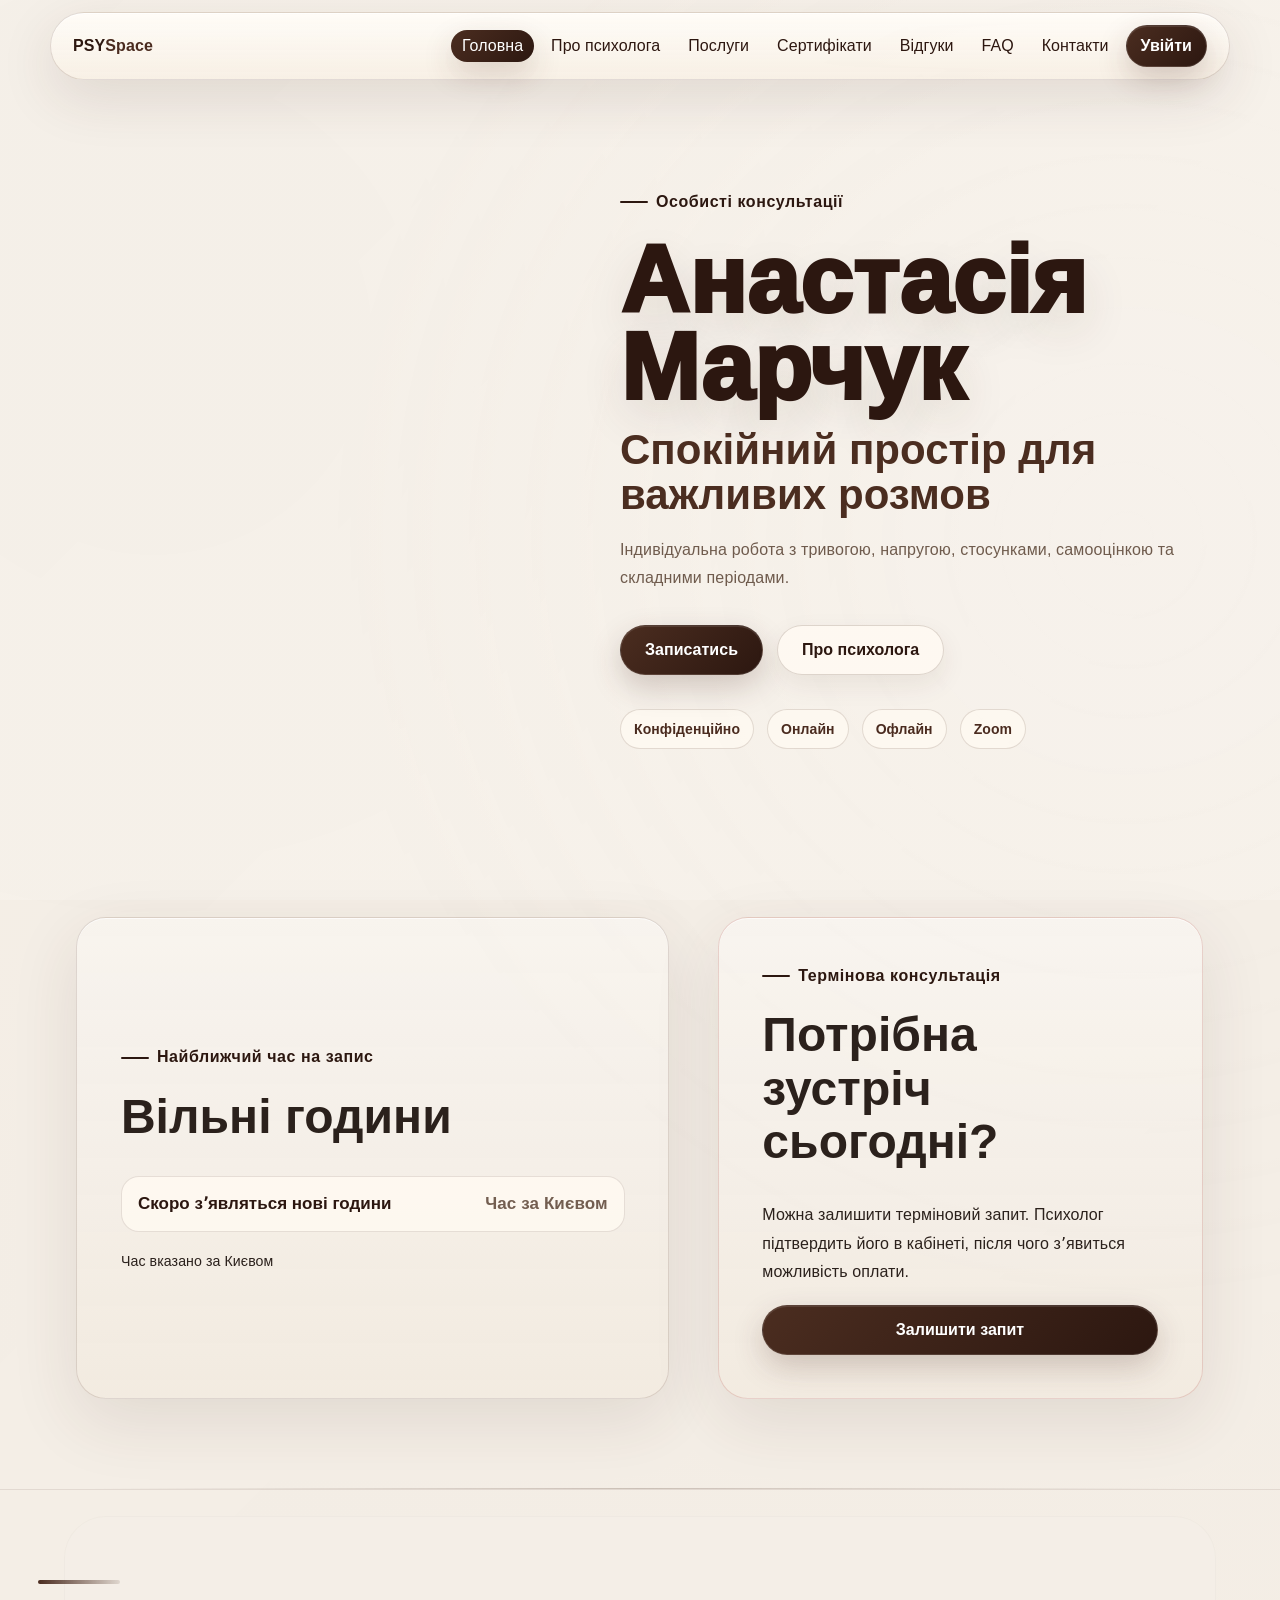
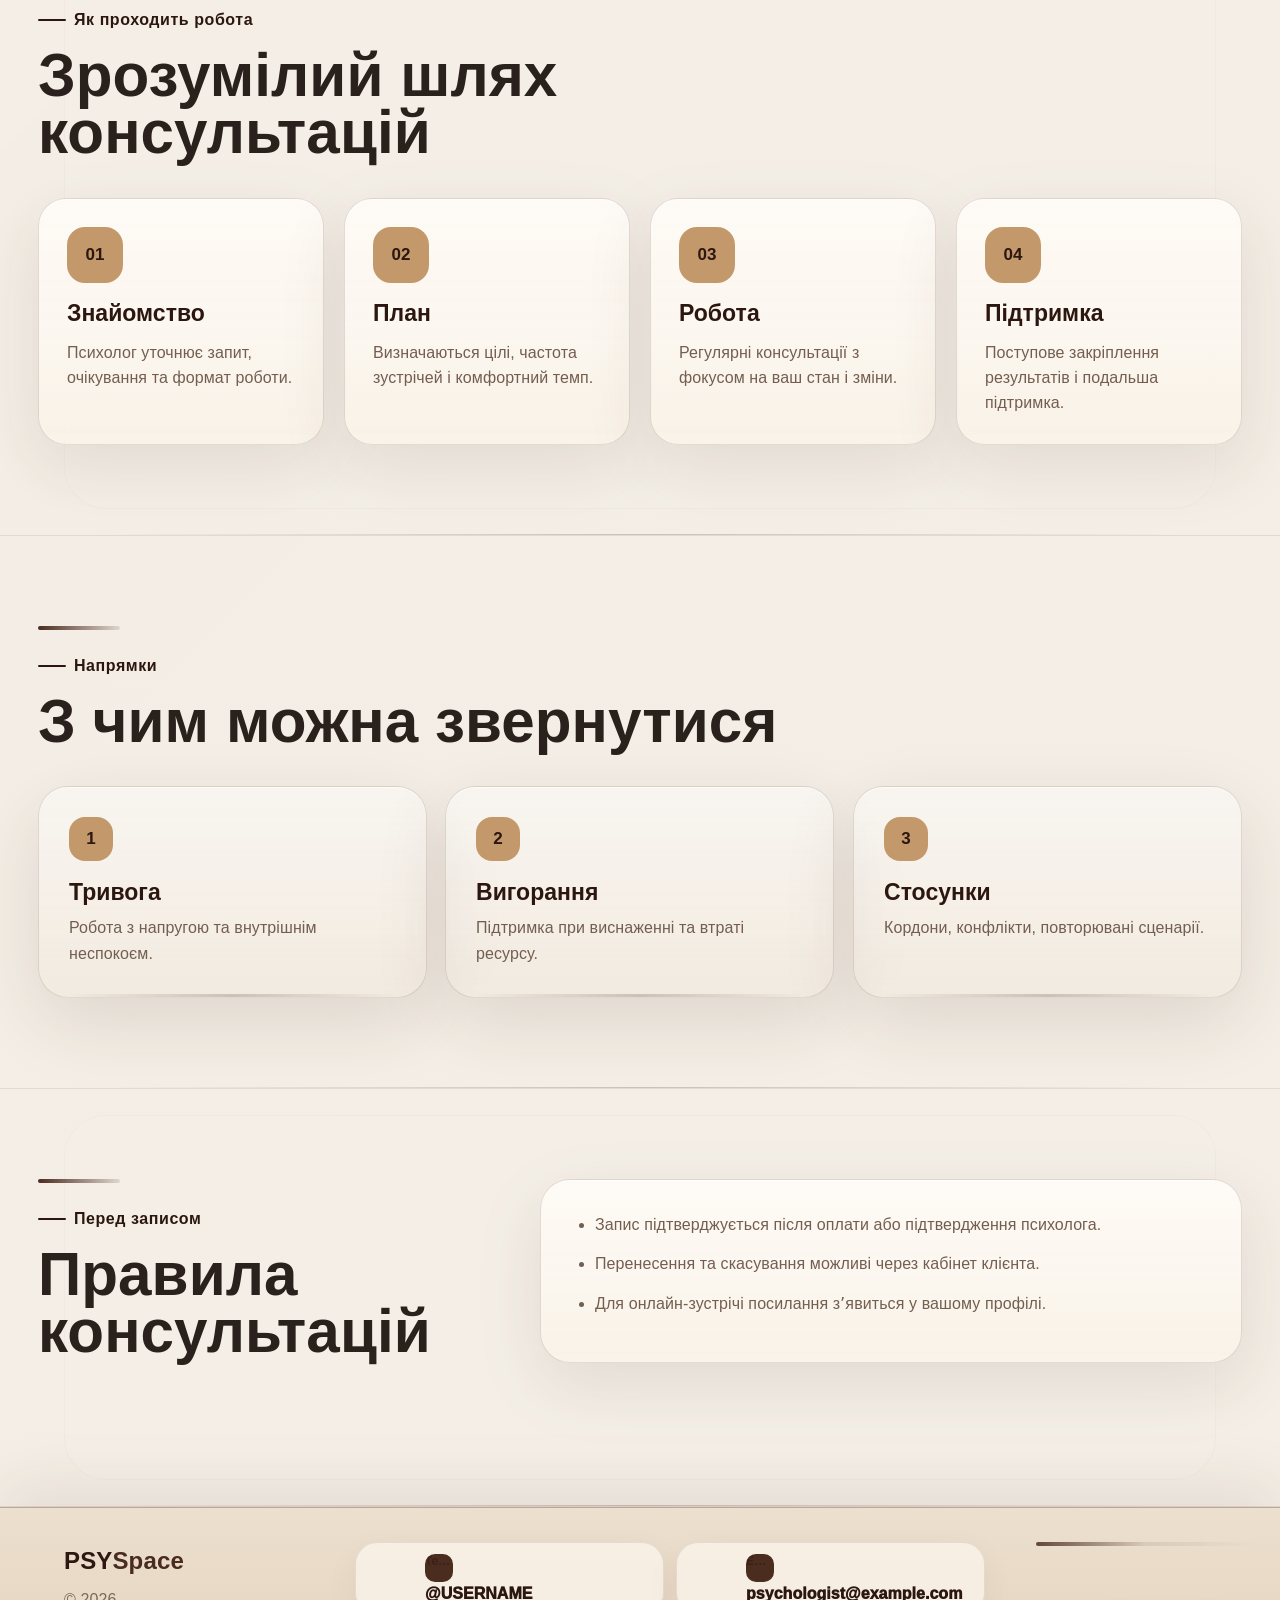
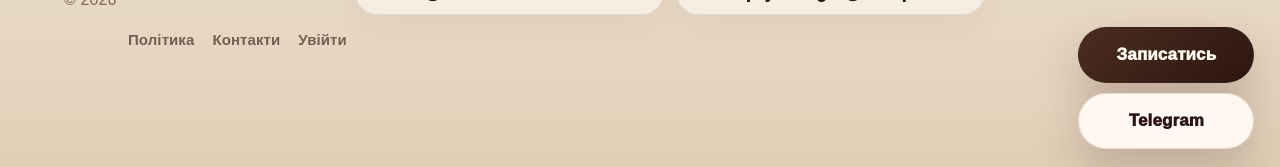
==== index.html @ aa163757 "Add files via upload" ====
<!DOCTYPE html>
<html lang="uk">
<head>
<meta charset="UTF-8">
<meta name="viewport" content="width=device-width, initial-scale=1.0">
<title>PSYSpace</title>
<link rel="stylesheet" href="style.css">
<link rel="stylesheet" href="master-polish.css">
<link rel="stylesheet" href="design-contacts-fix.css">
<link rel="stylesheet" href="wide-address-settings.css">
<link rel="stylesheet" href="final-visual-fix.css">
<link rel="stylesheet" href="ui-stability-fix.css">
<link rel="stylesheet" href="mobile-polish-final.css">
<link rel="stylesheet" href="mobile-clean-fix.css">
<link rel="stylesheet" href="sticky-menu-contact-fix.css">
<link rel="stylesheet" href="admin-footer-cta-fix.css">
<link rel="stylesheet" href="admin-structure-footer-fix.css">
<link rel="stylesheet" href="direct-structure-fix.css">
<link rel="stylesheet" href="client-footer-polish.css">
<link rel="stylesheet" href="ultimate-footer-client-fix.css">
</head>
<body class="public">

<header class="header">
  <a class="logo" href="index.html">PSY<span>Space</span></a>
  <button class="menu-btn" id="menuBtn" type="button"><span></span><span></span><span></span></button>
  <nav class="nav" id="nav">
    <a href="index.html">Головна</a>
    <a href="about.html">Про психолога</a>
    <a href="services.html">Послуги</a>
    <a href="certificates.html">Сертифікати</a>
    <a href="reviews.html">Відгуки</a>
    <a href="faq.html">FAQ</a>
    <a href="contacts.html">Контакти</a>
    <a class="nav-chip" href="auth.html">Увійти</a>
  </nav>
</header>

<main>

<section class="hero section home-hero-new">
  <div class="home-photo-frame reveal" id="homePsychologistPhoto">
    <span>Фото психолога</span>
  </div>
  <div class="hero-content reveal">
    <p class="eyebrow" data-site="homeEyebrow">Психологічна підтримка</p>
    <h1 class="hero-name-title" id="homePsychologistName" data-site="psychologistName">Імʼя Психолога</h1>
    <h2 class="hero-subtitle-main" data-site="homeTitle">Простір для важливих розмов</h2>
    <p class="hero-text" data-site="homeText">Короткий опис психолога, підходу до роботи та формату консультацій. Цей текст можна редагувати в кабінеті психолога.</p>
    <div class="hero-actions">
      <a class="btn primary" href="services.html#booking">Записатись</a>
      <a class="btn secondary" href="about.html">Про психолога</a>
    </div>
    <div class="trust-row" id="homeTags">
      <span>Конфіденційно</span><span>Онлайн</span><span>Офлайн</span><span>Zoom</span>
    </div>
  </div>
<div class="home-availability-panel reveal" id="homeAvailabilityPanel">
    <div class="home-availability-card">
      <p class="eyebrow">Найближчий час на запис</p>
      <h2>Вільні години</h2>
      <div class="home-slots-list" id="homeNearestSlots"></div>
      <small>Час вказано за Києвом</small>
    </div>
    <div class="home-availability-card urgent-mini">
      <p class="eyebrow">Термінова консультація</p>
      <h2>Потрібна зустріч сьогодні?</h2>
      <p>Можна залишити терміновий запит. Психолог підтвердить його в кабінеті, після чого зʼявиться можливість оплати.</p>
      <a class="btn primary" href="services.html#booking">Залишити запит</a>
    </div>
  </div>
</section>
<section class="section textured-band">
  <div class="section-head reveal"><p class="eyebrow">Як проходить робота</p><h2>Зрозумілий шлях консультацій</h2></div>
  <div class="process-grid" id="therapyStagesGrid">
    <article class="process-card reveal"><span>01</span><h3>Знайомство</h3><p>Психолог уточнює запит, очікування та формат роботи.</p></article>
    <article class="process-card reveal"><span>02</span><h3>План</h3><p>Визначаються цілі, частота зустрічей і комфортний темп.</p></article>
    <article class="process-card reveal"><span>03</span><h3>Робота</h3><p>Регулярні консультації з фокусом на ваш стан і зміни.</p></article>
    <article class="process-card reveal"><span>04</span><h3>Підтримка</h3><p>Поступове закріплення результатів і подальша підтримка.</p></article>
  </div>
</section>
<section class="section">
  <div class="section-head reveal"><p class="eyebrow">Напрямки</p><h2>З чим можна звернутися</h2></div>
  <div class="cards" id="directionsGrid">
    <article class="info-card"><h3>Тривога</h3><p>Робота з напругою та внутрішнім неспокоєм.</p></article>
    <article class="info-card"><h3>Вигорання</h3><p>Підтримка при виснаженні та втраті ресурсу.</p></article>
    <article class="info-card"><h3>Стосунки</h3><p>Кордони, конфлікти, повторювані сценарії.</p></article>
  </div>
</section>

<section class="section textured-band" id="consultationRules">
  <div class="rules-layout">
    <div class="section-head reveal"><p class="eyebrow">Перед записом</p><h2>Правила консультацій</h2></div>
    <div class="rules-card reveal">
      <ul id="rulesList">
        <li>Запис підтверджується після оплати або підтвердження психолога.</li>
        <li>Перенесення та скасування можливі через кабінет клієнта.</li>
        <li>Для онлайн-зустрічі посилання зʼявиться у вашому профілі.</li>
      </ul>
    </div>
  </div>
</section>
</main>


<footer class="footer premium-footer">
  <div>
    <span class="footer-logo">PSY<span>Space</span></span>
    <p>© 2026</p>
  </div>
  <div class="footer-contacts" id="footerContacts">
    <a class="footer-contact-link" data-contact-type="telegram" href="https://t.me/USERNAME" target="_blank" rel="noopener"><span class="footer-contact-icon telegram" aria-hidden="true"></span><span class="contact-title-line">Telegram</span><b class="contact-value-line">@USERNAME</b></a>
    <a class="footer-contact-link" data-contact-type="email" href="mailto:psychologist@example.com"><span class="footer-contact-icon email" aria-hidden="true"></span><span class="contact-title-line">Email</span><b class="contact-value-line">psychologist@example.com</b></a>
    <a class="footer-contact-link" data-contact-type="instagram" href="#" target="_blank" rel="noopener"><span class="footer-contact-icon instagram" aria-hidden="true"></span><span class="contact-title-line">Instagram</span><b class="contact-value-line">@USERNAME</b></a>
    <a class="footer-contact-link" data-contact-type="facebook" href="#" target="_blank" rel="noopener"><span class="footer-contact-icon facebook" aria-hidden="true"></span><span class="contact-title-line">Facebook</span><b class="contact-value-line">Facebook</b></a>
    <a class="footer-contact-link" data-contact-type="phone" href="tel:+380677377192"><span class="footer-contact-icon phone" aria-hidden="true"></span><span class="contact-title-line">Телефон</span><b class="contact-value-line">+380 (67) 737 71 92</b></a>
  </div>
  <div class="footer-links"><a href="privacy.html">Політика</a><a href="contacts.html">Контакти</a><a href="auth.html">Увійти</a></div>
</footer>
<div class="fixed-bottom-cta" id="fixedBottomCta"><a class="cta-book" href="services.html#booking">Записатись</a><a class="cta-telegram" id="fixedTelegramBtn" href="https://t.me/USERNAME" target="_blank" rel="noopener">Telegram</a></div>
<div class="modal" id="appModal"><div class="modal-card"><button class="modal-close" id="modalClose" type="button">×</button><div id="modalBody"></div></div></div>
<script src="script.js"></script>
<script src="final-stable-master.js"></script>
<script src="design-contacts-fix.js"></script>
<script src="wide-address-settings.js"></script>
<script src="final-visual-fix.js"></script>
<script src="ui-stability-fix.js"></script>
<script src="mobile-polish-final.js"></script>
<script src="mobile-clean-fix.js"></script>
<script src="sticky-menu-contact-fix.js"></script>
<script src="admin-footer-cta-fix.js"></script>
<script src="admin-structure-footer-fix.js"></script>
<script src="direct-structure-fix.js"></script>
<script src="client-footer-polish.js"></script>
<script src="ultimate-footer-client-fix.js"></script>
</body>
</html>
---- style.css ----
:root{--bg:#efe4d5;--bg2:#d9c5ad;--card:rgba(255,248,238,.84);--card2:rgba(255,250,243,.96);--brown:#6f4e37;--brown2:#3f2b1e;--soft:#ead7c0;--green:#8fa984;--gray:#aaa095;--red:#b86f62;--gold:#d4ad62;--text:#2e241d;--muted:#796858;--line:rgba(89,60,38,.16);--shadow:0 24px 70px rgba(63,43,30,.16);--radius:28px;--r2:18px}
*{box-sizing:border-box;margin:0;padding:0}html{scroll-behavior:smooth}body{font-family:-apple-system,BlinkMacSystemFont,"Segoe UI",sans-serif;color:var(--text);line-height:1.6;background:linear-gradient(rgba(239,228,213,.74),rgba(217,197,173,.76)),url("images/beige-texture.jpeg");background-size:cover;background-attachment:fixed;overflow-x:hidden}body:before{content:"";position:fixed;inset:0;pointer-events:none;opacity:.14;background:radial-gradient(circle at 10% 5%,#fff 0 2px,transparent 3px),radial-gradient(circle at 70% 20%,#6f4e37 0 1px,transparent 2px);background-size:90px 90px}
a{text-decoration:none;color:inherit}button,input,select,textarea{font:inherit}.header{position:sticky;top:0;z-index:100;min-height:76px;padding:14px 6%;display:flex;align-items:center;justify-content:space-between;background:rgba(239,228,213,.82);backdrop-filter:blur(20px);border-bottom:1px solid var(--line)}.logo,.footer-logo{font-size:24px;font-weight:900}.logo span,.footer-logo span{color:var(--brown)}.nav{display:flex;align-items:center;gap:17px;font-size:15px}.nav a{color:var(--muted);transition:.25s}.nav a:hover{color:var(--brown2);transform:translateY(-1px)}.nav-chip{padding:8px 13px;border-radius:999px;background:var(--brown);color:#fff!important;font-weight:850}.nav-chip.muted{background:var(--card2);color:var(--brown)!important;border:1px solid var(--line)}.menu-btn{display:none;width:44px;height:44px;border:1px solid var(--line);border-radius:14px;background:var(--card);flex-direction:column;justify-content:center;align-items:center;gap:5px}.menu-btn span{width:22px;height:2px;background:var(--brown2);border-radius:9px;transition:.25s}.menu-btn.active span:nth-child(1){transform:translateY(7px) rotate(45deg)}.menu-btn.active span:nth-child(2){opacity:0}.menu-btn.active span:nth-child(3){transform:translateY(-7px) rotate(-45deg)}.section{position:relative;padding:90px 6%}.compact-top{padding-top:26px}.hero{min-height:calc(100vh - 76px);display:grid;grid-template-columns:1.15fr .85fr;align-items:center;gap:42px}.page-hero{padding-bottom:28px}.eyebrow{display:inline-flex;align-items:center;gap:8px;color:var(--brown);font-weight:900;margin-bottom:14px}.eyebrow:before{content:"";width:28px;height:2px;background:var(--brown);border-radius:99px}h1{max-width:960px;font-size:clamp(40px,6.4vw,78px);line-height:1.02;letter-spacing:-2px;margin-bottom:24px}h2{font-size:clamp(29px,4vw,48px);line-height:1.12;letter-spacing:-1px;margin-bottom:18px}h3{font-size:23px;line-height:1.18;margin-bottom:14px}.hero-text{max-width:720px;color:var(--muted);font-size:18px;margin-bottom:32px}.hero-actions,.trust-row,.mini-info{display:flex;flex-wrap:wrap;gap:13px}.btn{display:inline-flex;min-height:50px;align-items:center;justify-content:center;padding:14px 24px;border:0;border-radius:999px;cursor:pointer;font-weight:900;transition:.25s}.btn.primary{background:var(--brown);color:white}.btn.secondary{background:var(--card2);border:1px solid var(--line);color:var(--brown)}.btn:hover,.floating-book:hover,.telegram-float:hover{transform:translateY(-3px);box-shadow:var(--shadow)}.btn.full{width:100%}.trust-row span,.mini-info span,.service-tag{padding:8px 13px;border-radius:999px;background:var(--card2);color:var(--brown);font-size:14px;font-weight:850;border:1px solid var(--line)}.hero-panel,.info-card,.service-card,.review-card,.cert-card,.text-block,.booking-box,.booking-summary,.login-card,.client-sidebar,.client-content,.admin-sidebar,.admin-content,.admin-card,.review-form-card,.contact-card,.step{background:var(--card);backdrop-filter:blur(22px);border:1px solid var(--line);border-radius:var(--radius);box-shadow:var(--shadow)}.hero-panel,.info-card,.service-card,.review-card,.text-block,.booking-box,.booking-summary,.login-card,.contact-card,.review-form-card,.step{padding:30px}.hero-panel{position:relative;overflow:hidden;animation:floatCard 6s ease-in-out infinite}.soft-orb{position:absolute;width:190px;height:190px;right:-60px;top:-60px;background:radial-gradient(circle,rgba(155,118,83,.28),transparent 70%);border-radius:50%}.section-head{max-width:780px;margin-bottom:36px}.cards{display:grid;grid-template-columns:repeat(3,1fr);gap:22px}.info-card,.service-card,.review-card,.step,.cert-card,.contact-card{transition:.3s}.info-card:hover,.service-card:hover,.review-card:hover,.cert-card:hover,.contact-card:hover{transform:translateY(-6px);box-shadow:0 30px 80px rgba(63,43,30,.22)}.icon-bubble,.step span{width:44px;height:44px;display:inline-flex;align-items:center;justify-content:center;border-radius:16px;background:var(--soft);color:var(--brown2);font-weight:900;margin-bottom:18px}.soft-section{background:rgba(255,250,243,.25)}.steps{display:grid;grid-template-columns:repeat(3,1fr);gap:22px}.split{display:grid;grid-template-columns:1fr 1fr;gap:28px;align-items:center}.photo-placeholder{min-height:430px;display:flex;align-items:center;justify-content:center;border-radius:var(--radius);font-weight:900;color:var(--brown);background:linear-gradient(135deg,rgba(255,250,243,.86),rgba(155,118,83,.25));border:1px solid var(--line);box-shadow:var(--shadow);overflow:hidden}.photo-placeholder img{width:100%;height:100%;object-fit:cover}.check-list{list-style:none;margin-top:20px}.check-list li{margin-bottom:10px;color:var(--muted)}.check-list li:before{content:"✓";color:var(--brown);font-weight:900;margin-right:9px}.price{font-size:28px;font-weight:900;color:var(--brown);margin:22px 0}.booking-layout,.auth-grid,.client-shell{display:grid;grid-template-columns:1fr 1fr;gap:24px;align-items:start}.booking-steps{display:grid;grid-template-columns:repeat(4,1fr);gap:8px;margin-bottom:10px}.booking-steps span{font-size:12px;text-align:center;padding:7px;border-radius:99px;background:var(--soft);color:var(--muted);font-weight:850}.booking-steps span.active{background:var(--brown);color:white}form{display:grid;gap:14px}input,select,textarea{width:100%;padding:15px 16px;border-radius:var(--r2);border:1px solid rgba(89,60,38,.2);background:rgba(255,250,243,.92);color:var(--text);outline:none;transition:.2s}textarea{min-height:112px;resize:vertical}input:focus,select:focus,textarea:focus{border-color:var(--brown);box-shadow:0 0 0 4px rgba(155,118,83,.18)}.booking-result{display:none;margin-top:16px;padding:16px;border-radius:var(--r2);background:rgba(255,250,243,.9);border:1px solid var(--line);color:var(--brown2)}.cert-grid,.contacts-grid{display:grid;grid-template-columns:repeat(3,1fr);gap:22px}.cert-card{min-height:260px;padding:24px;display:flex;flex-direction:column;align-items:center;justify-content:center;text-align:center}.cert-card img{width:100%;height:200px;object-fit:cover;border-radius:18px;margin-bottom:14px}.faq-list{display:grid;gap:14px;max-width:900px}details{padding:22px;border-radius:22px;background:var(--card);border:1px solid var(--line);box-shadow:var(--shadow)}summary{cursor:pointer;font-weight:900}details p{margin-top:12px;color:var(--muted)}.review-form-card{display:none;margin-bottom:24px;max-width:720px}.review-form-card.active{display:block}.footer{padding:36px 6%;display:flex;justify-content:space-between;gap:22px;border-top:1px solid var(--line);color:var(--muted)}.footer-links{display:flex;gap:16px;flex-wrap:wrap}.floating-book,.telegram-float{position:fixed;right:22px;z-index:90;border-radius:999px;font-weight:900;box-shadow:var(--shadow);transition:.25s}.floating-book{bottom:84px;background:var(--brown);color:white;padding:15px 19px}.telegram-float{bottom:22px;background:var(--card2);border:1px solid var(--line);color:var(--brown);padding:14px 18px}.admin .floating-book,.admin .telegram-float,.admin .footer{display:none}.modal{position:fixed;inset:0;background:rgba(46,36,29,.35);backdrop-filter:blur(8px);display:none;align-items:center;justify-content:center;z-index:1000;padding:20px}.modal.active{display:flex}.modal-card{width:min(760px,100%);max-height:88vh;overflow:auto;background:var(--card2);border-radius:28px;padding:28px;position:relative;box-shadow:var(--shadow)}.modal-close{position:absolute;right:16px;top:12px;border:0;background:transparent;font-size:32px;cursor:pointer;color:var(--brown)}.reveal{opacity:0;transform:translateY(22px) scale(.98);transition:opacity .75s ease,transform .75s ease}.reveal.visible{opacity:1;transform:translateY(0) scale(1)}.client-sidebar,.admin-sidebar{padding:20px;position:sticky;top:100px}.client-tab-btn,.tab-btn{width:100%;text-align:left;border:0;background:transparent;border-radius:14px;padding:12px 14px;cursor:pointer;font-weight:900;color:var(--muted);transition:.2s}.client-tab-btn.active,.client-tab-btn:hover,.tab-btn.active,.tab-btn:hover{background:var(--soft);color:var(--brown2)}.client-tab,.admin-tab{display:none}.client-tab.active,.admin-tab.active{display:block;animation:fadeSlide .35s ease}.admin-shell{padding:34px 6%;display:grid;grid-template-columns:280px 1fr;gap:24px}.admin-sidebar{background:var(--card);border:1px solid var(--line);border-radius:var(--radius);box-shadow:var(--shadow)}.admin-content{padding:28px;background:var(--card);border:1px solid var(--line);border-radius:var(--radius);box-shadow:var(--shadow);min-height:70vh}.editor-grid{display:grid;gap:14px;max-width:820px}.admin-list,.booking-list,.next-slots{display:grid;gap:12px;margin-top:16px}.list-item,.booking-item,.slot-item{padding:14px;border-radius:16px;background:rgba(255,250,243,.88);border:1px solid var(--line)}.item-actions{display:flex;gap:8px;flex-wrap:wrap;margin-top:12px}.small-btn{border:1px solid var(--line);background:var(--card2);color:var(--brown);border-radius:999px;padding:8px 12px;cursor:pointer;font-weight:850}.small-btn.danger{color:var(--red)}.small-btn.green{color:var(--green)}.admin-filters,.calendar-top,.calendar-nav,.calendar-legend{display:flex;align-items:center;gap:12px;flex-wrap:wrap}.calendar-top{justify-content:space-between;margin-bottom:16px}.calendar-legend{margin-bottom:12px}.calendar-legend span{padding:7px 11px;border-radius:99px;font-size:13px;font-weight:900}.legend-free{background:var(--gray);color:white}.legend-booked{background:var(--green);color:white}.legend-request{background:var(--gold);color:var(--brown2)}.legend-off{background:var(--red);color:white}.calendar-grid{display:grid;grid-template-columns:repeat(7,1fr);gap:10px;margin-bottom:20px}.calendar-day-name{text-align:center;font-weight:900;color:var(--brown)}.calendar-day{min-height:126px;border:1px solid var(--line);border-radius:18px;background:rgba(255,250,243,.76);padding:10px;cursor:pointer;transition:.2s}.calendar-day:hover{transform:translateY(-3px);box-shadow:var(--shadow)}.calendar-day.other{opacity:.35}.calendar-day.off{background:rgba(184,111,98,.18)}.calendar-day.selected{outline:3px solid rgba(111,78,55,.25)}.day-number{font-weight:900;color:var(--brown);margin-bottom:8px}.slot-chip{display:block;margin:5px 0;padding:5px 7px;border-radius:99px;font-size:12px;font-weight:800;white-space:nowrap;overflow:hidden;text-overflow:ellipsis}.slot-chip.free{background:var(--gray);color:white}.slot-chip.booked{background:var(--green);color:white}.slot-chip.request{background:var(--gold);color:var(--brown2)}.admin-card{padding:22px;margin-top:16px}.slot-form{grid-template-columns:repeat(5,1fr);align-items:end}.legal-text{max-width:900px}@keyframes floatCard{0%,100%{transform:translateY(0)}50%{transform:translateY(-8px)}}@keyframes fadeSlide{from{opacity:0;transform:translateY(10px)}to{opacity:1;transform:translateY(0)}}@media(max-width:1080px){.hero,.split,.booking-layout,.auth-grid,.client-shell,.admin-shell{grid-template-columns:1fr}.cards,.cert-grid,.contacts-grid,.steps{grid-template-columns:repeat(2,1fr)}.admin-sidebar,.client-sidebar{position:static}.slot-form{grid-template-columns:1fr 1fr}}@media(max-width:820px){.header{padding:12px 5%}.menu-btn{display:flex}.nav{position:fixed;top:76px;left:5%;right:5%;display:none;flex-direction:column;align-items:stretch;gap:8px;padding:18px;border-radius:24px;background:var(--card2);box-shadow:var(--shadow);border:1px solid var(--line)}.nav.active{display:flex}.nav a{padding:10px 12px}.section{padding:66px 5%}.hero{padding-top:50px}.cards,.cert-grid,.contacts-grid,.steps{grid-template-columns:1fr}.calendar-grid{grid-template-columns:repeat(2,1fr)}.calendar-day-name{display:none}.admin-shell{padding:22px 5%}.footer{flex-direction:column}.slot-form{grid-template-columns:1fr}h1{letter-spacing:-1px}}


/* === Design upgrade based on the approved stable version === */
body {
  background:
    linear-gradient(rgba(244,235,222,.78), rgba(226,209,188,.82)),
    url("images/beige-texture.jpeg");
  background-size: 560px auto, cover;
  background-attachment: fixed;
}

body::after {
  content: "";
  position: fixed;
  inset: 0;
  pointer-events: none;
  z-index: -1;
  background:
    radial-gradient(circle at 14% 18%, rgba(111,78,55,.10), transparent 28%),
    radial-gradient(circle at 86% 12%, rgba(255,250,243,.45), transparent 26%),
    radial-gradient(circle at 55% 86%, rgba(111,78,55,.08), transparent 30%);
}

.header {
  top: 14px;
  width: min(1180px, calc(100% - 34px));
  margin: 0 auto;
  border-radius: 999px;
  min-height: 68px;
  padding: 12px 22px;
  background: linear-gradient(135deg, rgba(255,250,243,.9), rgba(234,215,192,.84));
  box-shadow: 0 18px 50px rgba(63,43,30,.14);
  border: 1px solid rgba(111,78,55,.18);
}

.nav a:not(.nav-chip) {
  padding: 8px 10px;
  border-radius: 999px;
}

.nav a:not(.nav-chip):hover {
  background: rgba(111,78,55,.08);
}

.section {
  border-bottom: 1px solid rgba(111,78,55,.08);
}

.page-hero::after,
.hero::after {
  content: "";
  position: absolute;
  left: 6%;
  right: 6%;
  bottom: 0;
  height: 1px;
  background: linear-gradient(90deg, transparent, rgba(111,78,55,.22), transparent);
}

.hero-panel,
.info-card,
.service-card,
.review-card,
.cert-card,
.text-block,
.booking-box,
.booking-summary,
.login-card,
.contact-card,
.review-form-card,
.step,
.client-sidebar,
.client-content,
.admin-sidebar,
.admin-content,
.admin-card {
  background: linear-gradient(135deg, rgba(255,250,243,.88), rgba(239,228,213,.76));
  border: 1px solid rgba(111,78,55,.18);
  box-shadow: 0 22px 70px rgba(63,43,30,.13), inset 0 1px 0 rgba(255,255,255,.52);
}

.info-card,
.service-card,
.review-card,
.cert-card,
.contact-card,
.text-block,
.booking-box,
.booking-summary,
.login-card {
  position: relative;
  overflow: hidden;
}

.info-card::before,
.service-card::before,
.review-card::before,
.cert-card::before,
.contact-card::before,
.text-block::before,
.booking-box::before,
.booking-summary::before,
.login-card::before {
  content: "";
  position: absolute;
  inset: 0;
  pointer-events: none;
  opacity: .18;
  background-image: url("images/beige-texture.jpeg");
  background-size: 460px auto;
  mix-blend-mode: multiply;
}

.info-card > *,
.service-card > *,
.review-card > *,
.cert-card > *,
.contact-card > *,
.text-block > *,
.booking-box > *,
.booking-summary > *,
.login-card > * {
  position: relative;
  z-index: 1;
}

.photo-placeholder.instagram-photo-frame {
  min-height: auto;
  aspect-ratio: 1 / 1;
  width: min(520px, 100%);
  margin-inline: auto;
  border-radius: 38px;
  padding: 18px;
  background:
    linear-gradient(135deg, rgba(255,250,243,.84), rgba(234,215,192,.78)),
    url("images/beige-texture.jpeg");
  background-size: cover;
}

.photo-placeholder.instagram-photo-frame::before {
  content: "";
  position: absolute;
  inset: 18px;
  border-radius: 28px;
  border: 1px solid rgba(111,78,55,.16);
  background:
    radial-gradient(circle at 30% 20%, rgba(255,255,255,.36), transparent 30%),
    linear-gradient(135deg, rgba(255,250,243,.55), rgba(111,78,55,.08));
}

.photo-placeholder.instagram-photo-frame span,
.photo-placeholder.instagram-photo-frame small {
  position: relative;
  z-index: 2;
}

.photo-placeholder.instagram-photo-frame small {
  display: block;
  margin-top: 8px;
  color: var(--muted);
}

.photo-placeholder.instagram-photo-frame img {
  position: relative;
  z-index: 2;
  width: 100%;
  height: 100%;
  border-radius: 28px;
  object-fit: cover;
  box-shadow: 0 18px 55px rgba(63,43,30,.18);
}

.split {
  align-items: center;
  border-radius: 42px;
  padding: 46px 6%;
  margin: 0 4%;
  background: rgba(255,250,243,.22);
  border: 1px solid rgba(111,78,55,.10);
}

.certificate-toolbar {
  display: flex;
  gap: 10px;
  flex-wrap: wrap;
  margin-bottom: 28px;
  padding: 12px;
  border-radius: 24px;
  background: rgba(255,250,243,.48);
  border: 1px solid rgba(111,78,55,.12);
  backdrop-filter: blur(18px);
}

.filter-btn {
  border: 1px solid rgba(111,78,55,.14);
  background: rgba(255,250,243,.84);
  color: var(--brown);
  border-radius: 999px;
  padding: 10px 15px;
  cursor: pointer;
  font-weight: 850;
  transition: .22s ease;
}

.filter-btn:hover,
.filter-btn.active {
  background: var(--brown);
  color: white;
  transform: translateY(-2px);
}

.cert-grid-large {
  grid-template-columns: repeat(auto-fill, minmax(220px, 1fr));
}

.cert-card {
  min-height: 250px;
  justify-content: space-between;
  gap: 12px;
}

.cert-card img {
  width: 100%;
  aspect-ratio: 4 / 3;
  height: auto;
  object-fit: cover;
  border-radius: 18px;
}

.cert-card span {
  display: inline-flex;
  align-self: flex-start;
  padding: 7px 11px;
  border-radius: 999px;
  background: rgba(111,78,55,.10);
  color: var(--brown);
  font-size: 13px;
  font-weight: 850;
}

.cert-card .small-btn {
  width: 100%;
  justify-content: center;
}

.hero-content.reveal.visible {
  animation: softSlideLeft .8s ease both;
}

.hero-panel.reveal.visible {
  animation: softSlideRight .8s ease both, floatCard 6s ease-in-out infinite .8s;
}

.info-card.reveal.visible,
.service-card.reveal.visible,
.review-card.reveal.visible,
.cert-card.reveal.visible,
.contact-card.reveal.visible {
  animation: cardRise .65s ease both;
}

#googleClientBtn::before {
  content: "G";
  display: inline-flex;
  align-items: center;
  justify-content: center;
  width: 24px;
  height: 24px;
  border-radius: 50%;
  background: #fff;
  color: #6f4e37;
  font-weight: 900;
  margin-right: 8px;
}

@keyframes softSlideLeft {
  from { opacity: 0; transform: translateX(-22px) translateY(16px); }
  to { opacity: 1; transform: translateX(0) translateY(0); }
}

@keyframes softSlideRight {
  from { opacity: 0; transform: translateX(22px) translateY(16px); }
  to { opacity: 1; transform: translateX(0) translateY(0); }
}

@keyframes cardRise {
  from { opacity: 0; transform: translateY(24px) scale(.98); }
  to { opacity: 1; transform: translateY(0) scale(1); }
}

@media (max-width: 820px) {
  .header {
    top: 8px;
    width: calc(100% - 18px);
    border-radius: 24px;
  }

  .nav {
    top: 86px;
  }

  .split {
    margin: 0 5%;
    padding: 28px 5%;
  }

  .photo-placeholder.instagram-photo-frame {
    width: 100%;
    border-radius: 30px;
  }

  .cert-grid-large {
    grid-template-columns: repeat(auto-fill, minmax(155px, 1fr));
  }
}


/* === Unified login + client profile === */
.unified-auth {
  grid-template-columns: minmax(320px, 560px) minmax(280px, 1fr);
}

.auth-note-card p {
  color: var(--muted);
}

.profile-form {
  max-width: 720px;
}

.profile-preview {
  width: 132px;
  height: 132px;
  border-radius: 32px;
  display: flex;
  align-items: center;
  justify-content: center;
  background:
    linear-gradient(135deg, rgba(255,250,243,.86), rgba(111,78,55,.10)),
    url("images/beige-texture.jpeg");
  border: 1px solid rgba(111,78,55,.16);
  color: var(--brown);
  font-weight: 900;
  overflow: hidden;
  box-shadow: 0 14px 40px rgba(63,43,30,.13);
}

.profile-preview img {
  width: 100%;
  height: 100%;
  object-fit: cover;
}

.client-profile-mini {
  display: flex;
  align-items: center;
  gap: 16px;
}

.client-avatar-small {
  width: 62px;
  height: 62px;
  border-radius: 18px;
  background: var(--soft);
  overflow: hidden;
  display: flex;
  align-items: center;
  justify-content: center;
  color: var(--brown);
  font-weight: 900;
}

.client-avatar-small img {
  width: 100%;
  height: 100%;
  object-fit: cover;
}

@media(max-width: 900px) {
  .unified-auth {
    grid-template-columns: 1fr;
  }
}


/* === Premium chocolate/beige texture upgrade === */
:root {
  --brown:#5a3827;
  --brown2:#2f1d15;
  --choco:#3a2118;
  --cream:#f4eadb;
  --soft:#e3cdb3;
  --line:rgba(58,33,24,.18);
  --shadow:0 26px 80px rgba(47,29,21,.20);
}

body {
  background:
    linear-gradient(rgba(244,234,219,.74), rgba(224,205,181,.78)),
    url("images/beige-texture.jpeg");
  background-size: 580px auto, cover;
  background-attachment: fixed;
}

body::before {
  opacity: .20;
  background:
    radial-gradient(circle at 12% 12%, rgba(58,33,24,.12), transparent 30%),
    radial-gradient(circle at 82% 18%, rgba(255,250,243,.38), transparent 24%),
    radial-gradient(circle at 50% 92%, rgba(58,33,24,.10), transparent 32%);
}

body::after {
  content:"";
  position:fixed;
  inset:0;
  pointer-events:none;
  z-index:-1;
  opacity:.12;
  background-image:url("images/chocolate-texture.jpeg");
  background-size:480px auto;
  mix-blend-mode:multiply;
}

.header {
  top: 14px;
  width: min(1180px, calc(100% - 34px));
  margin: 0 auto;
  border-radius: 999px;
  min-height: 68px;
  padding: 12px 22px;
  background:
    linear-gradient(135deg, rgba(255,250,243,.90), rgba(227,205,179,.86)),
    url("images/beige-texture.jpeg");
  background-size: 420px auto;
  box-shadow: 0 18px 55px rgba(47,29,21,.18);
  border: 1px solid rgba(58,33,24,.20);
}

.logo {
  letter-spacing: -.4px;
}

.nav a:not(.nav-chip) {
  padding: 8px 11px;
  border-radius: 999px;
}

.nav a:not(.nav-chip):hover {
  background: rgba(90,56,39,.10);
}

.nav-chip {
  background: linear-gradient(135deg, var(--brown), var(--choco));
  box-shadow: 0 10px 28px rgba(58,33,24,.20);
}

.section {
  border-bottom: 1px solid rgba(58,33,24,.08);
}

.page-hero::after,
.hero::after {
  content:"";
  position:absolute;
  left:6%;
  right:6%;
  bottom:0;
  height:1px;
  background:linear-gradient(90deg, transparent, rgba(58,33,24,.28), transparent);
}

.hero-panel,
.info-card,
.service-card,
.review-card,
.cert-card,
.text-block,
.booking-box,
.booking-summary,
.login-card,
.contact-card,
.review-form-card,
.step,
.client-sidebar,
.client-content,
.admin-sidebar,
.admin-content,
.admin-card {
  background:
    linear-gradient(135deg, rgba(255,250,243,.88), rgba(232,214,193,.78)),
    url("images/beige-texture.jpeg");
  background-size: 520px auto;
  border: 1px solid rgba(58,33,24,.18);
  box-shadow:
    0 24px 78px rgba(47,29,21,.17),
    inset 0 1px 0 rgba(255,255,255,.54);
}

.info-card,
.service-card,
.review-card,
.cert-card,
.contact-card,
.text-block,
.booking-box,
.booking-summary,
.login-card {
  position:relative;
  overflow:hidden;
}

.info-card::after,
.service-card::after,
.review-card::after,
.cert-card::after,
.contact-card::after,
.text-block::after,
.booking-box::after,
.booking-summary::after,
.login-card::after {
  content:"";
  position:absolute;
  inset:auto -20% -45% -20%;
  height:55%;
  pointer-events:none;
  background:radial-gradient(ellipse at center, rgba(58,33,24,.10), transparent 65%);
}

.info-card > *,
.service-card > *,
.review-card > *,
.cert-card > *,
.contact-card > *,
.text-block > *,
.booking-box > *,
.booking-summary > *,
.login-card > * {
  position:relative;
  z-index:2;
}

.split {
  align-items:center;
  border-radius:42px;
  padding:46px 6%;
  margin:0 4%;
  background:
    linear-gradient(135deg, rgba(255,250,243,.32), rgba(90,56,39,.07)),
    url("images/beige-texture.jpeg");
  background-size:600px auto;
  border:1px solid rgba(58,33,24,.12);
}

.photo-placeholder.instagram-photo-frame {
  min-height:auto;
  aspect-ratio:1 / 1;
  width:min(520px,100%);
  margin-inline:auto;
  border-radius:38px;
  padding:18px;
  background:
    linear-gradient(135deg, rgba(255,250,243,.78), rgba(90,56,39,.13)),
    url("images/beige-texture.jpeg");
  background-size:cover;
  box-shadow: 0 26px 75px rgba(47,29,21,.18);
}

.photo-placeholder.instagram-photo-frame::before {
  content:"";
  position:absolute;
  inset:18px;
  border-radius:28px;
  border:1px solid rgba(58,33,24,.16);
  background:
    radial-gradient(circle at 30% 20%, rgba(255,255,255,.38), transparent 30%),
    linear-gradient(135deg, rgba(255,250,243,.48), rgba(58,33,24,.08));
}

.photo-placeholder.instagram-photo-frame span {
  position:relative;
  z-index:2;
}

.photo-placeholder.instagram-photo-frame img {
  position:relative;
  z-index:2;
  width:100%;
  height:100%;
  border-radius:28px;
  object-fit:cover;
  box-shadow:0 18px 55px rgba(47,29,21,.22);
}

.certificate-toolbar {
  display:flex;
  gap:10px;
  flex-wrap:wrap;
  margin-bottom:28px;
  padding:12px;
  border-radius:24px;
  background:rgba(255,250,243,.50);
  border:1px solid rgba(58,33,24,.14);
  backdrop-filter:blur(18px);
}

.filter-btn {
  border:1px solid rgba(58,33,24,.16);
  background:rgba(255,250,243,.86);
  color:var(--brown);
  border-radius:999px;
  padding:10px 15px;
  cursor:pointer;
  font-weight:850;
  transition:.22s ease;
}

.filter-btn:hover,
.filter-btn.active {
  background:linear-gradient(135deg,var(--brown),var(--choco));
  color:white;
  transform:translateY(-2px);
}

.cert-grid-large,
.cert-grid {
  grid-template-columns:repeat(auto-fill, minmax(220px, 1fr));
}

.cert-card {
  min-height:250px;
  justify-content:space-between;
  gap:12px;
}

.cert-card img {
  width:100%;
  aspect-ratio:4 / 3;
  height:auto;
  object-fit:cover;
  border-radius:18px;
}

.cert-card span {
  display:inline-flex;
  align-self:flex-start;
  padding:7px 11px;
  border-radius:999px;
  background:rgba(90,56,39,.12);
  color:var(--brown);
  font-size:13px;
  font-weight:850;
}

.cert-card .small-btn {
  width:100%;
  justify-content:center;
}

input[type="file"] {
  padding:12px;
  background:rgba(255,250,243,.72);
  border-style:dashed;
}

.hero-content.reveal.visible {
  animation:softSlideLeft .8s ease both;
}

.hero-panel.reveal.visible {
  animation:softSlideRight .8s ease both, floatCard 6s ease-in-out infinite .8s;
}

.info-card.reveal.visible,
.service-card.reveal.visible,
.review-card.reveal.visible,
.cert-card.reveal.visible,
.contact-card.reveal.visible {
  animation:cardRise .65s ease both;
}

@keyframes softSlideLeft {
  from { opacity:0; transform:translateX(-22px) translateY(16px); }
  to { opacity:1; transform:translateX(0) translateY(0); }
}

@keyframes softSlideRight {
  from { opacity:0; transform:translateX(22px) translateY(16px); }
  to { opacity:1; transform:translateX(0) translateY(0); }
}

@keyframes cardRise {
  from { opacity:0; transform:translateY(24px) scale(.98); }
  to { opacity:1; transform:translateY(0) scale(1); }
}

@media(max-width:820px){
  .header {
    top:8px;
    width:calc(100% - 18px);
    border-radius:24px;
  }
  .nav { top:86px; }
  .split {
    margin:0 5%;
    padding:28px 5%;
  }
  .photo-placeholder.instagram-photo-frame {
    width:100%;
    border-radius:30px;
  }
  .cert-grid-large,
  .cert-grid {
    grid-template-columns:repeat(auto-fill, minmax(155px, 1fr));
  }
}


/* === Client profile repair + full-site account navigation === */
.logout-button {
  border: 0;
  cursor: pointer;
  font: inherit;
}

.client-hero {
  padding-bottom: 34px;
}

.client-profile-card {
  display: grid;
  grid-template-columns: 150px 1fr;
  gap: 26px;
  align-items: center;
  padding: 30px;
  border-radius: 36px;
  background:
    linear-gradient(135deg, rgba(255,250,243,.88), rgba(232,214,193,.78)),
    url("images/beige-texture.jpeg");
  background-size: 560px auto;
  border: 1px solid rgba(58,33,24,.16);
  box-shadow: 0 24px 74px rgba(47,29,21,.16);
}

.client-avatar-large {
  width: 150px;
  height: 150px;
  border-radius: 34px;
  display: flex;
  align-items: center;
  justify-content: center;
  background:
    linear-gradient(135deg, rgba(255,250,243,.70), rgba(90,56,39,.15)),
    url("images/beige-texture.jpeg");
  background-size: cover;
  border: 1px solid rgba(58,33,24,.16);
  color: var(--brown);
  font-weight: 900;
  overflow: hidden;
  box-shadow: inset 0 1px 0 rgba(255,255,255,.5), 0 18px 50px rgba(47,29,21,.14);
}

.client-avatar-large img,
.profile-preview img {
  width: 100%;
  height: 100%;
  object-fit: cover;
}

.client-shell {
  grid-template-columns: 280px minmax(0, 1fr);
}

.client-sidebar {
  align-self: start;
}

.client-content {
  min-height: 520px;
}

.profile-row {
  display: flex;
  gap: 18px;
  align-items: center;
}

.profile-file-box {
  display: grid;
  gap: 8px;
  flex: 1;
}

.profile-file-box label {
  font-weight: 900;
  color: var(--brown);
}

.profile-preview {
  flex: 0 0 auto;
}

.booking-item {
  transition: .24s ease;
}

.booking-item:hover {
  transform: translateY(-3px);
  box-shadow: 0 18px 46px rgba(47,29,21,.13);
}

.client-main-action {
  display: flex;
  flex-wrap: wrap;
  gap: 10px;
  margin-top: 16px;
}

.footer-logo {
  cursor: default;
}

@media(max-width: 820px) {
  .client-profile-card {
    grid-template-columns: 1fr;
  }

  .client-avatar-large {
    width: 116px;
    height: 116px;
    border-radius: 26px;
  }

  .client-shell {
    grid-template-columns: 1fr;
  }

  .profile-row {
    align-items: flex-start;
    flex-direction: column;
  }
}


/* === Smooth animation fix: no shaking, softer movement === */
html {
  scroll-behavior: smooth;
}

* {
  -webkit-tap-highlight-color: transparent;
}

.reveal {
  opacity: 0;
  transform: translate3d(0, 18px, 0);
  transition:
    opacity .9s cubic-bezier(.22, 1, .36, 1),
    transform .9s cubic-bezier(.22, 1, .36, 1);
  will-change: opacity, transform;
}

.reveal.visible {
  opacity: 1;
  transform: translate3d(0, 0, 0);
}

/* Stop conflicting double animations that caused shaking */
.hero-content.reveal.visible,
.hero-panel.reveal.visible,
.info-card.reveal.visible,
.service-card.reveal.visible,
.review-card.reveal.visible,
.cert-card.reveal.visible,
.contact-card.reveal.visible {
  animation: none !important;
}

/* Keep hero alive, but very subtle and stable */
.hero-panel {
  animation: none !important;
  transform: translate3d(0,0,0);
}

.hero-panel::after {
  content: "";
  position: absolute;
  inset: 0;
  pointer-events: none;
  border-radius: inherit;
  background: radial-gradient(circle at 72% 18%, rgba(255,255,255,.28), transparent 28%);
  opacity: .65;
}

/* Smooth hover only, no jump */
.info-card,
.service-card,
.review-card,
.cert-card,
.contact-card,
.btn,
.small-btn,
.floating-book,
.telegram-float,
.calendar-day,
.booking-item,
.tab-btn,
.client-tab-btn,
.filter-btn {
  transition:
    transform .34s cubic-bezier(.22, 1, .36, 1),
    box-shadow .34s cubic-bezier(.22, 1, .36, 1),
    background-color .34s cubic-bezier(.22, 1, .36, 1),
    color .34s cubic-bezier(.22, 1, .36, 1),
    border-color .34s cubic-bezier(.22, 1, .36, 1);
  will-change: transform;
}

.info-card:hover,
.service-card:hover,
.review-card:hover,
.cert-card:hover,
.contact-card:hover,
.calendar-day:hover,
.booking-item:hover {
  transform: translate3d(0, -4px, 0);
}

.btn:hover,
.small-btn:hover,
.floating-book:hover,
.telegram-float:hover,
.filter-btn:hover {
  transform: translate3d(0, -2px, 0);
}

/* Smooth tab opening */
.client-tab.active,
.admin-tab.active {
  animation: smoothTab .42s cubic-bezier(.22, 1, .36, 1) both !important;
}

@keyframes smoothTab {
  from {
    opacity: 0;
    transform: translate3d(0, 10px, 0);
  }
  to {
    opacity: 1;
    transform: translate3d(0, 0, 0);
  }
}

/* Modal smooth open */
.modal.active .modal-card {
  animation: smoothModal .36s cubic-bezier(.22, 1, .36, 1) both;
}

@keyframes smoothModal {
  from {
    opacity: 0;
    transform: translate3d(0, 14px, 0) scale(.985);
  }
  to {
    opacity: 1;
    transform: translate3d(0, 0, 0) scale(1);
  }
}

/* Mobile: even less movement */
@media (max-width: 820px) {
  .reveal {
    transform: translate3d(0, 12px, 0);
    transition-duration: .72s;
  }

  .info-card:hover,
  .service-card:hover,
  .review-card:hover,
  .cert-card:hover,
  .contact-card:hover,
  .calendar-day:hover,
  .booking-item:hover,
  .btn:hover,
  .small-btn:hover {
    transform: none;
  }
}

/* Respect reduced motion */
@media (prefers-reduced-motion: reduce) {
  *,
  *::before,
  *::after {
    animation: none !important;
    transition: none !important;
    scroll-behavior: auto !important;
  }
}


/* =========================================================
   FINAL FIX: clear texture, more brown, no ugly gradients
   ========================================================= */
:root {
  --bg: #d7b892;
  --bg2: #c59f73;
  --brown: #5a3827;
  --brown2: #2b1912;
  --choco: #3a2118;
  --choco2: #24130d;
  --cream: #f0dfc8;
  --cream2: #ddbd95;
  --soft: #c99865;
  --text: #2b1e17;
  --muted: #6a5140;
  --line: rgba(43,25,18,.25);
  --shadow: 0 28px 82px rgba(36,19,13,.24);
}

/* Strong texture, soft overlay, NO harsh gradient */
body {
  color: var(--text);
  background-color: #d1ad82 !important;
  background-image:
    linear-gradient(rgba(216,184,146,.58), rgba(216,184,146,.58)),
    url("images/site-texture.jpeg") !important;
  background-size: auto, 430px auto !important;
  background-repeat: repeat, repeat !important;
  background-attachment: fixed, fixed !important;
}

body::before {
  content: "";
  position: fixed;
  inset: 0;
  pointer-events: none;
  z-index: -2;
  opacity: .42 !important;
  background-image: url("images/site-texture.jpeg") !important;
  background-size: 300px auto !important;
  mix-blend-mode: multiply;
}

body::after {
  content: "";
  position: fixed;
  inset: 0;
  pointer-events: none;
  z-index: -1;
  background: rgba(90,56,39,.04) !important;
}

/* Top menu: clear, separated, more chocolate */
.header {
  top: 14px;
  width: min(1180px, calc(100% - 34px));
  margin: 0 auto;
  border-radius: 999px;
  min-height: 68px;
  padding: 12px 22px;
  background-color: rgba(231,205,171,.90) !important;
  background-image:
    linear-gradient(rgba(255,246,232,.55), rgba(213,177,132,.55)),
    url("images/site-texture.jpeg") !important;
  background-size: auto, 360px auto !important;
  background-blend-mode: normal, multiply;
  box-shadow: 0 20px 62px rgba(36,19,13,.28);
  border: 1px solid rgba(43,25,18,.32);
}

.logo,
.footer-logo {
  color: var(--brown2);
}

.logo span,
.footer-logo span {
  color: var(--brown);
}

.nav a:not(.nav-chip) {
  padding: 8px 11px;
  border-radius: 999px;
  color: var(--brown2);
}

.nav a:not(.nav-chip):hover {
  background: rgba(58,33,24,.14);
}

.nav-chip {
  background: #3a2118 !important;
  color: #fff !important;
  box-shadow: 0 12px 32px rgba(36,19,13,.26);
}

.nav-chip.muted {
  color: var(--choco) !important;
  background: rgba(244,226,201,.82) !important;
  border: 1px solid rgba(43,25,18,.20);
}

/* Hide old auth info if browser cached old HTML */
.auth-note-card,
.unified-auth > .login-card:nth-child(2),
.single-auth > .login-card:nth-child(2) {
  display: none !important;
}

.auth-grid.single-auth,
.unified-auth.single-auth {
  grid-template-columns: minmax(320px, 560px) !important;
  justify-content: center;
}

/* No global ugly section gradients */
.section,
.soft-section {
  background: transparent !important;
  border-bottom: 1px solid rgba(43,25,18,.14);
}

.page-hero::after,
.hero::after {
  content: "";
  position: absolute;
  left: 6%;
  right: 6%;
  bottom: 0;
  height: 1px;
  background: rgba(43,25,18,.24);
}

/* Cards: brown/cream material with visible texture */
.hero-panel,
.info-card,
.service-card,
.review-card,
.cert-card,
.text-block,
.booking-box,
.booking-summary,
.login-card,
.contact-card,
.review-form-card,
.step,
.client-sidebar,
.client-content,
.admin-sidebar,
.admin-content,
.admin-card,
.client-profile-card {
  background-color: rgba(236,210,176,.88) !important;
  background-image:
    linear-gradient(rgba(255,242,222,.45), rgba(210,171,124,.35)),
    url("images/site-texture.jpeg") !important;
  background-size: auto, 380px auto !important;
  background-blend-mode: normal, multiply;
  border: 1px solid rgba(43,25,18,.25) !important;
  box-shadow:
    0 26px 82px rgba(36,19,13,.20),
    inset 0 1px 0 rgba(255,255,255,.38) !important;
}

.info-card,
.service-card,
.review-card,
.cert-card,
.contact-card,
.text-block,
.booking-box,
.booking-summary,
.login-card {
  position: relative;
  overflow: hidden;
}

.info-card::before,
.service-card::before,
.review-card::before,
.cert-card::before,
.contact-card::before,
.text-block::before,
.booking-box::before,
.booking-summary::before,
.login-card::before {
  content: "";
  position: absolute;
  inset: 0;
  pointer-events: none;
  opacity: .34 !important;
  background-image: url("images/site-texture.jpeg") !important;
  background-size: 260px auto !important;
  mix-blend-mode: multiply;
}

.info-card > *,
.service-card > *,
.review-card > *,
.cert-card > *,
.contact-card > *,
.text-block > *,
.booking-box > *,
.booking-summary > *,
.login-card > * {
  position: relative;
  z-index: 2;
}

.btn.primary,
.filter-btn.active,
.filter-btn:hover {
  background: #3a2118 !important;
  color: white !important;
}

.btn.secondary,
.small-btn,
.filter-btn {
  background: rgba(244,226,201,.82) !important;
  border-color: rgba(43,25,18,.22) !important;
  color: var(--brown2) !important;
}

input,
select,
textarea {
  background: rgba(247,230,207,.88) !important;
  border-color: rgba(43,25,18,.24) !important;
}

.photo-placeholder.instagram-photo-frame {
  background-color: rgba(226,194,154,.88) !important;
  background-image:
    linear-gradient(rgba(255,242,222,.40), rgba(196,151,100,.24)),
    url("images/site-texture.jpeg") !important;
  background-size: auto, 360px auto !important;
  background-blend-mode: normal, multiply;
}

.photo-placeholder.instagram-photo-frame::before {
  background: rgba(255,242,222,.22) !important;
}

/* certificate layout */
.certificate-toolbar {
  display: flex;
  gap: 10px;
  flex-wrap: wrap;
  margin-bottom: 28px;
  padding: 12px;
  border-radius: 24px;
  background: rgba(236,210,176,.70);
  border: 1px solid rgba(43,25,18,.18);
  backdrop-filter: blur(14px);
}

.cert-grid-large,
.cert-grid {
  grid-template-columns: repeat(auto-fill, minmax(220px, 1fr));
}

.cert-card {
  min-height: 250px;
  justify-content: space-between;
  gap: 12px;
}

.cert-card img {
  width: 100%;
  aspect-ratio: 4 / 3;
  height: auto;
  object-fit: cover;
  border-radius: 18px;
}

.cert-card span {
  display: inline-flex;
  align-self: flex-start;
  padding: 7px 11px;
  border-radius: 999px;
  background: rgba(58,33,24,.14);
  color: var(--brown2);
  font-size: 13px;
  font-weight: 850;
}

.logout-button {
  border: 0;
  cursor: pointer;
  font: inherit;
}

/* client profile */
.client-hero {
  padding-bottom: 34px;
}

.client-profile-card {
  display: grid;
  grid-template-columns: 150px 1fr;
  gap: 26px;
  align-items: center;
  padding: 30px;
  border-radius: 36px;
}

.client-avatar-large,
.profile-preview {
  width: 150px;
  height: 150px;
  border-radius: 34px;
  display: flex;
  align-items: center;
  justify-content: center;
  background-color: rgba(224,190,148,.90);
  background-image: url("images/site-texture.jpeg");
  background-size: 300px auto;
  border: 1px solid rgba(43,25,18,.22);
  color: var(--brown2);
  font-weight: 900;
  overflow: hidden;
}

.profile-preview {
  width: 132px;
  height: 132px;
}

.client-avatar-large img,
.profile-preview img {
  width: 100%;
  height: 100%;
  object-fit: cover;
}

.client-shell {
  grid-template-columns: 280px minmax(0,1fr);
}

.profile-row {
  display: flex;
  gap: 18px;
  align-items: center;
}

.profile-file-box {
  display: grid;
  gap: 8px;
  flex: 1;
}

.profile-file-box label {
  font-weight: 900;
  color: var(--brown2);
}

/* Smooth only, no shake */
.reveal {
  opacity: 0;
  transform: translate3d(0, 12px, 0);
  transition:
    opacity .85s cubic-bezier(.22, 1, .36, 1),
    transform .85s cubic-bezier(.22, 1, .36, 1);
  will-change: opacity, transform;
}

.reveal.visible {
  opacity: 1;
  transform: translate3d(0,0,0);
}

.hero-content.reveal.visible,
.hero-panel.reveal.visible,
.info-card.reveal.visible,
.service-card.reveal.visible,
.review-card.reveal.visible,
.cert-card.reveal.visible,
.contact-card.reveal.visible {
  animation: none !important;
}

.hero-panel {
  animation: none !important;
}

.info-card,
.service-card,
.review-card,
.cert-card,
.contact-card,
.btn,
.small-btn,
.calendar-day,
.booking-item,
.tab-btn,
.client-tab-btn,
.filter-btn {
  transition:
    transform .32s cubic-bezier(.22, 1, .36, 1),
    box-shadow .32s cubic-bezier(.22, 1, .36, 1),
    background-color .32s cubic-bezier(.22, 1, .36, 1),
    color .32s cubic-bezier(.22, 1, .36, 1);
}

.info-card:hover,
.service-card:hover,
.review-card:hover,
.cert-card:hover,
.contact-card:hover,
.calendar-day:hover,
.booking-item:hover {
  transform: translate3d(0,-3px,0);
}

.btn:hover,
.small-btn:hover,
.filter-btn:hover {
  transform: translate3d(0,-2px,0);
}

.client-tab.active,
.admin-tab.active {
  animation: smoothTab .36s cubic-bezier(.22, 1, .36, 1) both !important;
}

@keyframes smoothTab {
  from { opacity: 0; transform: translate3d(0, 8px, 0); }
  to { opacity: 1; transform: translate3d(0, 0, 0); }
}

@media(max-width:820px) {
  .header {
    top: 8px;
    width: calc(100% - 18px);
    border-radius: 24px;
  }

  .nav {
    top: 86px;
  }

  .client-profile-card,
  .client-shell {
    grid-template-columns: 1fr;
  }

  .client-avatar-large {
    width: 116px;
    height: 116px;
    border-radius: 26px;
  }

  .profile-row {
    flex-direction: column;
    align-items: flex-start;
  }

  .cert-grid-large,
  .cert-grid {
    grid-template-columns: repeat(auto-fill, minmax(155px, 1fr));
  }

  .info-card:hover,
  .service-card:hover,
  .review-card:hover,
  .cert-card:hover,
  .contact-card:hover,
  .btn:hover,
  .small-btn:hover {
    transform: none;
  }
}


/* =========================================================
   RESTORED PREMIUM LIGHT DESIGN
   Main: beige textured. Accents: chocolate.
   ========================================================= */

:root {
  --light-bg: #eee3d2;
  --light-bg-2: #e7d7c1;
  --paper: #f6eee3;
  --paper-2: #ead9c3;
  --choco: #4a2b1f;
  --choco-2: #2d1710;
  --caramel: #c9965f;
  --text: #2d211b;
  --muted: #725c4b;
  --line: rgba(74,43,31,.18);
  --soft-shadow: 0 22px 70px rgba(74,43,31,.13);
}

/* Light beige background with clearly visible paper texture */
body {
  color: var(--text) !important;
  background-color: var(--light-bg) !important;
  background-image:
    linear-gradient(rgba(238,227,210,.78), rgba(238,227,210,.78)),
    url("images/paper-texture.jpeg"),
    url("images/main-beige.jpeg") !important;
  background-size: auto, 310px auto, cover !important;
  background-repeat: repeat, repeat, no-repeat !important;
  background-attachment: fixed, fixed, fixed !important;
}

body::before {
  content: "";
  position: fixed;
  inset: 0;
  pointer-events: none;
  z-index: -2;
  opacity: .42 !important;
  background-image: url("images/paper-texture.jpeg") !important;
  background-size: 220px auto !important;
  mix-blend-mode: multiply;
}

body::after {
  content: "";
  position: fixed;
  inset: 0;
  pointer-events: none;
  z-index: -1;
  background:
    radial-gradient(circle at 12% 10%, rgba(74,43,31,.07), transparent 30%),
    radial-gradient(circle at 88% 18%, rgba(255,250,242,.46), transparent 28%),
    radial-gradient(circle at 50% 96%, rgba(74,43,31,.055), transparent 35%) !important;
}

/* Header light, premium, separated */
.header {
  top: 14px !important;
  width: min(1180px, calc(100% - 34px)) !important;
  margin: 0 auto !important;
  border-radius: 999px !important;
  min-height: 68px !important;
  padding: 12px 22px !important;
  background-color: rgba(246,238,227,.88) !important;
  background-image:
    linear-gradient(rgba(255,250,242,.58), rgba(234,218,195,.56)),
    url("images/paper-texture.jpeg") !important;
  background-size: auto, 240px auto !important;
  background-blend-mode: normal, multiply !important;
  border: 1px solid rgba(74,43,31,.16) !important;
  box-shadow:
    0 18px 55px rgba(74,43,31,.15),
    inset 0 1px 0 rgba(255,255,255,.62) !important;
}

.logo,
.footer-logo {
  color: var(--choco-2) !important;
}

.logo span,
.footer-logo span {
  color: var(--choco) !important;
}

.nav a:not(.nav-chip) {
  color: var(--choco-2) !important;
  padding: 8px 11px !important;
  border-radius: 999px !important;
}

.nav a:not(.nav-chip):hover {
  background: rgba(74,43,31,.09) !important;
}

/* Buttons / important accents are chocolate */
.nav-chip,
.btn.primary,
.filter-btn.active {
  background: linear-gradient(135deg, var(--choco), var(--choco-2)) !important;
  color: #fff !important;
  border: 1px solid rgba(255,255,255,.10) !important;
  box-shadow:
    0 12px 30px rgba(74,43,31,.22),
    inset 0 1px 0 rgba(255,255,255,.10) !important;
}

.nav-chip.muted,
.btn.secondary,
.small-btn,
.filter-btn {
  background: rgba(250,244,236,.86) !important;
  color: var(--choco-2) !important;
  border: 1px solid rgba(74,43,31,.18) !important;
  box-shadow: 0 10px 26px rgba(74,43,31,.08) !important;
}

/* Cards/windows: LIGHT beige, not dark, with visible texture */
.hero-panel,
.info-card,
.service-card,
.review-card,
.cert-card,
.text-block,
.booking-box,
.booking-summary,
.login-card,
.contact-card,
.review-form-card,
.step,
.client-sidebar,
.client-content,
.admin-sidebar,
.admin-content,
.admin-card,
.client-profile-card,
details,
.list-item,
.booking-item,
.slot-item {
  color: var(--text) !important;
  background-color: rgba(246,238,227,.88) !important;
  background-image:
    linear-gradient(rgba(255,250,242,.50), rgba(234,218,195,.45)),
    url("images/paper-texture.jpeg") !important;
  background-size: auto, 260px auto !important;
  background-repeat: repeat, repeat !important;
  background-blend-mode: normal, multiply !important;
  border: 1px solid rgba(74,43,31,.16) !important;
  box-shadow:
    0 22px 68px rgba(74,43,31,.12),
    inset 0 1px 0 rgba(255,255,255,.62) !important;
}

.info-card,
.service-card,
.review-card,
.cert-card,
.contact-card,
.text-block,
.booking-box,
.booking-summary,
.login-card,
.hero-panel {
  position: relative;
  overflow: hidden;
}

.info-card::before,
.service-card::before,
.review-card::before,
.cert-card::before,
.contact-card::before,
.text-block::before,
.booking-box::before,
.booking-summary::before,
.login-card::before,
.hero-panel::before {
  content: "";
  position: absolute;
  inset: 0;
  pointer-events: none;
  opacity: .32 !important;
  background-image: url("images/paper-texture.jpeg") !important;
  background-size: 190px auto !important;
  mix-blend-mode: multiply;
}

/* Subtle chocolate decorative underline/texture lines */
.info-card::after,
.service-card::after,
.review-card::after,
.cert-card::after,
.contact-card::after,
.text-block::after,
.booking-box::after,
.booking-summary::after,
.login-card::after,
.hero-panel::after {
  content: "";
  position: absolute;
  left: 28px;
  right: 28px;
  bottom: 0;
  height: 3px;
  background: linear-gradient(90deg, transparent, rgba(74,43,31,.22), transparent);
  pointer-events: none;
}

.info-card > *,
.service-card > *,
.review-card > *,
.cert-card > *,
.contact-card > *,
.text-block > *,
.booking-box > *,
.booking-summary > *,
.login-card > *,
.hero-panel > * {
  position: relative;
  z-index: 2;
}

/* Text colors back to dark chocolate */
.hero-panel p,
.info-card p,
.service-card p,
.review-card p,
.cert-card p,
.text-block p,
.booking-box p,
.booking-summary p,
.login-card p,
.contact-card p,
.review-form-card p,
.step p,
.client-sidebar p,
.client-content p,
.admin-sidebar p,
.admin-content p,
.admin-card p,
details p,
.list-item p,
.booking-item,
.slot-item {
  color: var(--muted) !important;
}

.hero-panel h1,
.hero-panel h2,
.hero-panel h3,
.info-card h1,
.info-card h2,
.info-card h3,
.service-card h1,
.service-card h2,
.service-card h3,
.review-card h1,
.review-card h2,
.review-card h3,
.cert-card h1,
.cert-card h2,
.cert-card h3,
.text-block h1,
.text-block h2,
.text-block h3,
.booking-box h1,
.booking-box h2,
.booking-box h3,
.booking-summary h1,
.booking-summary h2,
.booking-summary h3,
.login-card h1,
.login-card h2,
.login-card h3,
.contact-card h1,
.contact-card h2,
.contact-card h3,
.client-content h1,
.client-content h2,
.client-content h3,
.admin-content h1,
.admin-content h2,
.admin-content h3,
.admin-card h1,
.admin-card h2,
.admin-card h3,
details summary,
.list-item strong,
.booking-item strong,
.slot-item strong {
  color: var(--choco-2) !important;
}

/* Icon bubbles/cert tags use caramel + chocolate */
.icon-bubble,
.step span {
  background: var(--caramel) !important;
  color: var(--choco-2) !important;
}

.cert-card span,
.service-tag,
.trust-row span,
.mini-info span {
  background: rgba(255,250,242,.74) !important;
  color: var(--choco) !important;
  border: 1px solid rgba(74,43,31,.15) !important;
}

/* Inputs readable and clean */
input,
select,
textarea {
  background: rgba(255,250,244,.92) !important;
  color: var(--choco-2) !important;
  border: 1px solid rgba(74,43,31,.18) !important;
  box-shadow: inset 0 1px 0 rgba(255,255,255,.62) !important;
}

input::placeholder,
textarea::placeholder {
  color: rgba(74,43,31,.55) !important;
}

/* Photo placeholders light but framed with chocolate */
.photo-placeholder.instagram-photo-frame,
.photo-placeholder,
.client-avatar-large,
.profile-preview {
  background-color: rgba(246,238,227,.88) !important;
  background-image:
    linear-gradient(rgba(255,250,242,.45), rgba(234,218,195,.35)),
    url("images/paper-texture.jpeg") !important;
  background-size: auto, 240px auto !important;
  color: var(--choco) !important;
  border: 1px solid rgba(74,43,31,.18) !important;
}

/* Calendar back to light cards */
.calendar-day {
  background:
    linear-gradient(rgba(255,250,242,.50), rgba(234,218,195,.45)),
    url("images/paper-texture.jpeg") !important;
  background-size: auto, 230px auto !important;
  color: var(--choco-2) !important;
  border-color: rgba(74,43,31,.16) !important;
}

.calendar-day-name,
.day-number {
  color: var(--choco-2) !important;
}

/* More texture/separation without empty feeling */
.section {
  border-bottom: 1px solid rgba(74,43,31,.10) !important;
}

.section::after {
  content: "";
  position: absolute;
  left: 7%;
  right: 7%;
  bottom: 0;
  height: 1px;
  background: linear-gradient(90deg, transparent, rgba(74,43,31,.22), transparent) !important;
}

.page-hero::before,
.section-head::before {
  content: "";
  display: block;
  width: 82px;
  height: 4px;
  border-radius: 999px;
  margin-bottom: 18px;
  background: linear-gradient(90deg, var(--choco), rgba(74,43,31,.12));
}

/* Auth: one clean login, no old text */
.auth-note-card,
.unified-auth > .login-card:nth-child(2),
.single-auth > .login-card:nth-child(2) {
  display: none !important;
}

.auth-grid.single-auth,
.unified-auth.single-auth {
  grid-template-columns: minmax(320px, 560px) !important;
  justify-content: center !important;
}

/* Smooth professional animation */
.reveal {
  opacity: 0;
  transform: translate3d(0, 16px, 0) scale(.99);
  transition:
    opacity .92s cubic-bezier(.22, 1, .36, 1),
    transform .92s cubic-bezier(.22, 1, .36, 1);
  will-change: opacity, transform;
}

.reveal.visible {
  opacity: 1;
  transform: translate3d(0, 0, 0) scale(1);
}

.hero-content.reveal.visible,
.hero-panel.reveal.visible,
.info-card.reveal.visible,
.service-card.reveal.visible,
.review-card.reveal.visible,
.cert-card.reveal.visible,
.contact-card.reveal.visible,
.client-profile-card.reveal.visible {
  animation: none !important;
}

.hero-panel,
.client-profile-card {
  animation: none !important;
}

.info-card,
.service-card,
.review-card,
.cert-card,
.contact-card,
.hero-panel,
.client-profile-card,
.admin-card,
.booking-item,
.calendar-day,
.btn,
.small-btn,
.nav a,
.filter-btn {
  transition:
    transform .38s cubic-bezier(.22, 1, .36, 1),
    box-shadow .38s cubic-bezier(.22, 1, .36, 1),
    background-color .38s cubic-bezier(.22, 1, .36, 1),
    color .38s cubic-bezier(.22, 1, .36, 1);
}

.info-card:hover,
.service-card:hover,
.review-card:hover,
.cert-card:hover,
.contact-card:hover,
.hero-panel:hover,
.client-profile-card:hover,
.calendar-day:hover,
.booking-item:hover {
  transform: translate3d(0, -4px, 0);
  box-shadow:
    0 28px 78px rgba(74,43,31,.16),
    inset 0 1px 0 rgba(255,255,255,.70) !important;
}

.btn:hover,
.small-btn:hover,
.filter-btn:hover,
.nav a:hover {
  transform: translate3d(0, -2px, 0);
}

/* Mobile polish */
@media(max-width: 820px) {
  .header {
    top: 10px !important;
    width: calc(100% - 28px) !important;
    min-height: 66px !important;
    padding: 10px 16px !important;
    border-radius: 28px !important;
  }

  .nav {
    top: 88px !important;
    left: 14px !important;
    right: 14px !important;
    background:
      linear-gradient(rgba(246,238,227,.94), rgba(234,218,195,.94)),
      url("images/paper-texture.jpeg") !important;
    background-size: auto, 230px auto !important;
  }

  .nav a:not(.nav-chip) {
    color: var(--choco-2) !important;
  }

  .section {
    padding-left: 22px !important;
    padding-right: 22px !important;
  }

  .info-card,
  .service-card,
  .review-card,
  .cert-card,
  .contact-card,
  .hero-panel,
  .booking-box,
  .booking-summary,
  .login-card,
  .text-block,
  .client-profile-card {
    border-radius: 30px !important;
    padding: 28px !important;
  }
}


/* =========================================================
   FINAL COMPLETE UI: light premium, visible cardboard texture
   ========================================================= */
:root {
  --final-bg: #f4eee6;
  --final-bg-2: #eee3d5;
  --final-card: rgba(255,250,243,.86);
  --final-card-2: rgba(241,230,216,.78);
  --final-choco: #4b2d20;
  --final-choco-2: #2c1710;
  --final-line: rgba(75,45,32,.16);
  --final-text: #2b211c;
  --final-muted: #735e50;
  --final-accent: #c3996b;
  --final-green: #6f9d70;
  --final-yellow: #d7b44d;
  --final-red: #b7655d;
}

html, body { cursor: default; }
p, h1, h2, h3, h4, span, div, section, article, li, strong, b, a, label {
  caret-color: transparent;
}
input, textarea, [contenteditable="true"] { caret-color: auto; }

body {
  background-color: var(--final-bg) !important;
  background-image:
    linear-gradient(rgba(247,242,235,.82), rgba(247,242,235,.82)),
    url("images/paper-texture.jpeg") !important;
  background-size: auto, 260px auto !important;
  background-repeat: repeat, repeat !important;
  background-attachment: fixed, fixed !important;
  color: var(--final-text) !important;
}

body::before {
  content:"";
  position: fixed;
  inset: 0;
  pointer-events:none;
  z-index:-2;
  opacity:.52 !important;
  background-image:url("images/paper-texture.jpeg") !important;
  background-size: 180px auto !important;
  mix-blend-mode:multiply;
}

body::after {
  content:"";
  position:fixed;
  inset:0;
  pointer-events:none;
  z-index:-1;
  background:
    radial-gradient(circle at 10% 12%, rgba(75,45,32,.055), transparent 30%),
    radial-gradient(circle at 90% 18%, rgba(255,255,255,.58), transparent 28%),
    radial-gradient(circle at 50% 98%, rgba(75,45,32,.045), transparent 34%) !important;
}

.header {
  background: rgba(255,250,243,.82) !important;
  background-image:
    linear-gradient(rgba(255,255,255,.48), rgba(239,227,212,.42)),
    url("images/paper-texture.jpeg") !important;
  background-size: auto, 190px auto !important;
  border: 1px solid var(--final-line) !important;
  box-shadow: 0 18px 55px rgba(75,45,32,.12), inset 0 1px 0 rgba(255,255,255,.72) !important;
}

.home-hero-new {
  display:grid !important;
  grid-template-columns: minmax(320px, .92fr) minmax(0, 1.08fr) !important;
  align-items:center !important;
  gap:48px !important;
  min-height: calc(100vh - 40px) !important;
}

.home-photo-frame {
  aspect-ratio: 4 / 5;
  border-radius: 36px;
  display:flex;
  align-items:center;
  justify-content:center;
  background:
    linear-gradient(rgba(255,250,243,.58), rgba(236,222,205,.54)),
    url("images/paper-texture.jpeg") !important;
  background-size:auto, 220px auto !important;
  border:1px solid rgba(75,45,32,.18);
  box-shadow:0 28px 80px rgba(75,45,32,.14), inset 0 1px 0 rgba(255,255,255,.66);
  overflow:hidden;
  color:var(--final-choco);
  font-weight:900;
}

.home-photo-frame img {
  width:100%;
  height:100%;
  object-fit:cover;
  border-radius: 30px;
}

.hero-panel,
.info-card,
.service-card,
.review-card,
.cert-card,
.text-block,
.booking-box,
.booking-summary,
.login-card,
.contact-card,
.review-form-card,
.step,
.client-sidebar,
.client-content,
.admin-sidebar,
.admin-content,
.admin-card,
.client-profile-card,
.process-card,
.rules-card,
details,
.list-item,
.booking-item,
.slot-item {
  background-color: var(--final-card) !important;
  background-image:
    linear-gradient(rgba(255,255,255,.38), rgba(239,227,212,.32)),
    url("images/paper-texture.jpeg") !important;
  background-size:auto, 190px auto !important;
  background-blend-mode:normal, multiply !important;
  color: var(--final-text) !important;
  border:1px solid rgba(75,45,32,.15) !important;
  box-shadow:0 22px 68px rgba(75,45,32,.11), inset 0 1px 0 rgba(255,255,255,.66) !important;
}

.hero-panel h1, .hero-panel h2, .hero-panel h3,
.info-card h1, .info-card h2, .info-card h3,
.service-card h1, .service-card h2, .service-card h3,
.review-card h1, .review-card h2, .review-card h3,
.cert-card h1, .cert-card h2, .cert-card h3,
.text-block h1, .text-block h2, .text-block h3,
.booking-box h1, .booking-box h2, .booking-box h3,
.booking-summary h1, .booking-summary h2, .booking-summary h3,
.login-card h1, .login-card h2, .login-card h3,
.contact-card h1, .contact-card h2, .contact-card h3,
.process-card h3,
.rules-card h3,
.client-content h1, .client-content h2, .client-content h3,
.admin-content h1, .admin-content h2, .admin-content h3,
.admin-card h1, .admin-card h2, .admin-card h3 {
  color: var(--final-choco-2) !important;
}

.hero-panel p, .info-card p, .service-card p, .review-card p,
.cert-card p, .text-block p, .booking-box p, .booking-summary p,
.login-card p, .contact-card p, .process-card p, .rules-card li,
.client-content p, .admin-content p, .booking-item, .slot-item {
  color: var(--final-muted) !important;
}

.btn.primary, .nav-chip, .filter-btn.active {
  background: linear-gradient(135deg, var(--final-choco), var(--final-choco-2)) !important;
  color:#fff !important;
  border:1px solid rgba(255,255,255,.12) !important;
}

.btn.secondary, .small-btn, .filter-btn {
  background: rgba(255,250,243,.86) !important;
  color: var(--final-choco-2) !important;
  border:1px solid rgba(75,45,32,.18) !important;
}

.icon-bubble, .step span, .process-card span {
  background: var(--final-accent) !important;
  color: var(--final-choco-2) !important;
}

.textured-band {
  position:relative;
}
.textured-band::before {
  content:"";
  position:absolute;
  inset: 26px 5%;
  border-radius:42px;
  border:1px solid rgba(75,45,32,.08);
  background: rgba(255,255,255,.18);
  pointer-events:none;
}

.process-grid {
  display:grid;
  grid-template-columns: repeat(4, minmax(0, 1fr));
  gap:20px;
  position:relative;
}
.process-card {
  border-radius:28px;
  padding:28px;
}
.process-card span {
  width:56px;
  height:56px;
  border-radius:18px;
  display:inline-flex;
  align-items:center;
  justify-content:center;
  font-weight:900;
  margin-bottom:18px;
}

.rules-layout {
  display:grid;
  grid-template-columns: .8fr 1.2fr;
  gap:34px;
  align-items:start;
}
.rules-card {
  border-radius:30px;
  padding:32px;
}
.rules-card ul { margin:0; padding-left:22px; }
.rules-card li { margin: 0 0 14px; line-height:1.55; }

.premium-footer {
  display:grid !important;
  grid-template-columns: .8fr 1.4fr .6fr;
  gap:22px;
  align-items:start;
}
.footer-contacts {
  display:grid;
  grid-template-columns: repeat(5, minmax(0,1fr));
  gap:10px;
}
.footer-contacts a {
  display:flex;
  align-items:center;
  gap:8px;
  padding:12px 14px;
  border-radius:18px;
  text-decoration:none;
  color:var(--final-choco-2);
  background:rgba(255,250,243,.70);
  border:1px solid rgba(75,45,32,.13);
}
.footer-contacts span {
  width:28px;
  height:28px;
  border-radius:10px;
  display:inline-flex;
  align-items:center;
  justify-content:center;
  background:var(--final-choco);
  color:#fff;
  font-weight:900;
  flex:0 0 auto;
}

.booking-calendar-ui {
  display:grid;
  gap:14px;
}
.booking-date-strip {
  display:grid;
  grid-template-columns: repeat(auto-fit, minmax(118px,1fr));
  gap:10px;
}
.booking-date-card {
  padding:14px;
  border-radius:18px;
  border:1px solid rgba(75,45,32,.15);
  background:rgba(255,250,243,.82);
  color:var(--final-choco-2);
  cursor:pointer;
  transition:.28s ease;
}
.booking-date-card.active,
.booking-date-card:hover {
  background: var(--final-choco);
  color:#fff;
  transform: translateY(-2px);
}
.booking-date-card.disabled {
  opacity:.45;
  cursor:not-allowed;
}
.booking-time-grid {
  display:grid;
  grid-template-columns: repeat(auto-fit, minmax(100px,1fr));
  gap:10px;
}
.time-pill {
  padding:13px 14px;
  border-radius:999px;
  border:1px solid rgba(75,45,32,.16);
  background:rgba(255,250,243,.86);
  color:var(--final-choco-2);
  font-weight:850;
  cursor:pointer;
  transition:.28s ease;
}
.time-pill:hover, .time-pill.active {
  background:var(--final-choco);
  color:#fff;
  transform:translateY(-2px);
}

.calendar-day.off {
  background: rgba(183, 101, 93, .20) !important;
  border-color: rgba(183, 101, 93, .48) !important;
}
.calendar-day.off .day-number { color:#7b2f2b !important; }
.calendar-day.off::after {
  content:"Вихідний";
  display:flex;
  align-items:center;
  justify-content:center;
  margin-top:12px;
  padding:12px;
  border-radius:16px;
  color:#fff;
  background:linear-gradient(135deg,#b7655d,#7b2f2b);
  font-weight:900;
}

.calendar-day.has-booked {
  background: rgba(111,157,112,.18) !important;
  border-color: rgba(111,157,112,.45) !important;
}
.calendar-day.has-request {
  background: rgba(215,180,77,.22) !important;
  border-color: rgba(215,180,77,.50) !important;
}

.slot-chip.free { background: rgba(75,45,32,.12) !important; color:var(--final-choco-2)!important; }
.slot-chip.booked { background: var(--final-green)!important; color:#fff!important; }
.slot-chip.request { background: var(--final-yellow)!important; color:#2d211b!important; }

.reveal {
  opacity:0;
  transform:translate3d(0,18px,0) scale(.99);
  transition: opacity .9s cubic-bezier(.22,1,.36,1), transform .9s cubic-bezier(.22,1,.36,1);
}
.reveal.visible {
  opacity:1;
  transform:translate3d(0,0,0) scale(1);
}
.hero-panel, .info-card, .service-card, .review-card, .cert-card, .contact-card, .process-card, .rules-card, .btn, .small-btn, .booking-date-card, .time-pill {
  transition: transform .34s cubic-bezier(.22,1,.36,1), box-shadow .34s cubic-bezier(.22,1,.36,1), background-color .34s ease, color .34s ease;
}
.hero-panel:hover, .info-card:hover, .service-card:hover, .review-card:hover, .cert-card:hover, .contact-card:hover, .process-card:hover, .rules-card:hover {
  transform:translate3d(0,-4px,0);
  box-shadow:0 28px 78px rgba(75,45,32,.16), inset 0 1px 0 rgba(255,255,255,.72)!important;
}

@media(max-width:1080px) {
  .home-hero-new, .rules-layout { grid-template-columns:1fr !important; }
  .process-grid { grid-template-columns: repeat(2, minmax(0,1fr)); }
  .premium-footer { grid-template-columns:1fr; }
  .footer-contacts { grid-template-columns: repeat(2, minmax(0,1fr)); }
}
@media(max-width:820px) {
  .home-hero-new { min-height:auto!important; padding-top:96px!important; gap:28px!important; }
  .home-photo-frame { border-radius:30px; max-height:520px; }
  .process-grid { grid-template-columns:1fr; }
  .footer-contacts { grid-template-columns:1fr; }
  .booking-date-strip { grid-template-columns:1fr 1fr; }
  .booking-time-grid { grid-template-columns:1fr 1fr; }
}


/* === Editable v2 fixes === */
.calendar-day.off {
  background:
    linear-gradient(135deg, rgba(183,101,93,.88), rgba(122,47,43,.94)),
    url("images/paper-texture.jpeg") !important;
  background-size: auto, 220px auto !important;
  border-color: rgba(122,47,43,.55) !important;
  color: #fff !important;
}
.calendar-day.off .day-number,
.calendar-day.off * { color: #fff !important; }
.calendar-day.off .slot-chip { display: none !important; }
.calendar-day.off::after {
  content: "Вихідний";
  display: flex;
  align-items: center;
  justify-content: center;
  min-height: 58px;
  margin-top: 14px;
  padding: 14px;
  border-radius: 18px;
  background: rgba(255,255,255,.16);
  border: 1px solid rgba(255,255,255,.22);
  color: #fff;
  font-weight: 950;
}

.about-facts-grid {
  display: grid;
  grid-template-columns: repeat(4, minmax(0,1fr));
  gap: 14px;
  margin: 24px 0 28px;
}
.about-facts-grid article {
  min-height: 130px;
  border-radius: 26px;
  padding: 22px;
  background:
    linear-gradient(rgba(255,250,243,.58), rgba(234,218,195,.46)),
    url("images/paper-texture.jpeg") !important;
  background-size: auto, 190px auto !important;
  border: 1px solid rgba(75,45,32,.17);
  box-shadow: 0 18px 48px rgba(75,45,32,.10), inset 0 1px 0 rgba(255,255,255,.65);
}
.about-facts-grid span {
  display: block;
  margin-bottom: 12px;
  color: var(--final-muted, #735e50);
  font-weight: 850;
  font-size: 14px;
}
.about-facts-grid strong {
  color: var(--final-choco-2, #2c1710);
  font-size: 24px;
  line-height: 1.12;
}
.professional-path-card { margin-top: 28px !important; }

.service-category-filters {
  display: flex;
  gap: 10px;
  flex-wrap: wrap;
  margin-bottom: 26px;
}
.service-category-filter {
  border: 1px solid rgba(75,45,32,.18);
  background: rgba(255,250,243,.86);
  color: var(--final-choco-2, #2c1710);
  border-radius: 999px;
  padding: 11px 16px;
  font-weight: 900;
  cursor: pointer;
  transition: .28s ease;
}
.service-category-filter:hover,
.service-category-filter.active {
  background: linear-gradient(135deg, var(--final-choco, #4b2d20), var(--final-choco-2, #2c1710));
  color: white;
  transform: translateY(-2px);
}
.service-card .service-category-label {
  display: inline-flex;
  width: fit-content;
  margin-bottom: 12px;
  padding: 7px 11px;
  border-radius: 999px;
  background: rgba(75,45,32,.10);
  color: var(--final-choco, #4b2d20);
  font-size: 13px;
  font-weight: 900;
}

body.admin-page .floating-book,
body.admin-page .telegram-float,
body.client-page .floating-book,
body.client-page .telegram-float {
  display: none !important;
}

@media(max-width: 1080px) {
  .about-facts-grid { grid-template-columns: repeat(2, minmax(0,1fr)); }
}
@media(max-width: 820px) {
  .about-facts-grid { grid-template-columns: 1fr; }
  .about-facts-grid article { min-height: auto; }
}


/* === Photo display and main name fix === */
.psychologist-name-main {
  display: inline-flex;
  width: fit-content;
  margin: 0 0 18px;
  padding: 9px 14px;
  border-radius: 999px;
  background: rgba(75,45,32,.10);
  border: 1px solid rgba(75,45,32,.14);
  color: var(--final-choco, #4b2d20);
  font-weight: 950;
  letter-spacing: -.01em;
}

.home-photo-frame,
.photo-placeholder.instagram-photo-frame,
.photo-placeholder,
.client-avatar-large,
.profile-preview {
  overflow: hidden !important;
  padding: 0 !important;
  display: flex !important;
  align-items: center !important;
  justify-content: center !important;
  box-sizing: border-box !important;
}

.home-photo-frame.has-photo,
.photo-placeholder.has-photo,
.client-avatar-large.has-photo,
.profile-preview.has-photo {
  background: transparent !important;
  border: none !important;
  box-shadow: 0 24px 70px rgba(75,45,32,.13) !important;
}

.home-photo-frame img,
.photo-placeholder img,
.client-avatar-large img,
.profile-preview img,
#psychologistPhoto img,
#homePsychologistPhoto img,
#clientHeroPhoto img,
#clientPhotoPreview img {
  width: 100% !important;
  height: 100% !important;
  object-fit: contain !important;
  object-position: center center !important;
  display: block !important;
  border-radius: inherit !important;
  background: rgba(255,250,243,.35);
}

.home-photo-frame {
  min-height: 520px;
  border-radius: 34px !important;
}

#psychologistPhoto {
  min-height: 360px;
}

.client-avatar-large,
.profile-preview {
  aspect-ratio: 1 / 1;
}

@media(max-width: 820px) {
  .home-photo-frame {
    min-height: 380px;
  }
  #psychologistPhoto {
    min-height: 280px;
  }
}


/* === v3: urgent consultations, stronger texture, smoother visible animations === */
body::before {
  opacity: .68 !important;
  background-size: 155px auto !important;
}

body::after {
  background:
    radial-gradient(circle at 12% 10%, rgba(75,45,32,.07), transparent 28%),
    radial-gradient(circle at 88% 16%, rgba(255,255,255,.50), transparent 26%),
    linear-gradient(135deg, rgba(75,45,32,.025), transparent 32%, rgba(75,45,32,.025)) !important;
}

.section::before {
  opacity: .32 !important;
}

.hero-panel,
.info-card,
.service-card,
.review-card,
.cert-card,
.text-block,
.booking-box,
.booking-summary,
.login-card,
.contact-card,
.review-form-card,
.step,
.client-sidebar,
.client-content,
.admin-sidebar,
.admin-content,
.admin-card,
.client-profile-card,
.process-card,
.rules-card,
details,
.list-item,
.booking-item,
.slot-item {
  background-image:
    linear-gradient(rgba(255,255,255,.34), rgba(239,227,212,.29)),
    url("images/paper-texture.jpeg") !important;
  background-size: auto, 155px auto !important;
}

.hero-panel::before,
.info-card::before,
.service-card::before,
.review-card::before,
.cert-card::before,
.text-block::before,
.booking-box::before,
.booking-summary::before,
.login-card::before,
.contact-card::before {
  opacity: .45 !important;
  background-size: 135px auto !important;
}

.reveal {
  opacity: 0;
  transform: translate3d(0, 24px, 0) scale(.985);
  transition:
    opacity 1s cubic-bezier(.18, .88, .24, 1),
    transform 1s cubic-bezier(.18, .88, .24, 1);
}
.reveal.visible {
  opacity: 1;
  transform: translate3d(0, 0, 0) scale(1);
}
@keyframes softPulsePremium {
  0%, 100% { box-shadow: 0 22px 68px rgba(75,45,32,.11), inset 0 1px 0 rgba(255,255,255,.66); }
  50% { box-shadow: 0 30px 86px rgba(75,45,32,.16), inset 0 1px 0 rgba(255,255,255,.72); }
}
.urgent-notice,
.urgent-help-box {
  border-radius: 28px;
  padding: 24px 28px;
  margin-bottom: 26px;
  background:
    linear-gradient(rgba(255,250,243,.62), rgba(234,218,195,.42)),
    url("images/paper-texture.jpeg") !important;
  background-size: auto, 145px auto !important;
  border: 1px solid rgba(75,45,32,.17);
  animation: softPulsePremium 5.5s ease-in-out infinite;
}
.urgent-notice strong,
.urgent-help-box h2 {
  color: var(--final-choco-2, #2c1710);
}
.urgent-notice p,
.urgent-help-box p {
  margin: 8px 0 0;
  color: var(--final-muted, #735e50);
}

.service-card.urgent-service {
  border-color: rgba(183,101,93,.34) !important;
  position: relative;
}
.service-card.urgent-service::after {
  content: "Терміново";
  position: absolute;
  top: 18px;
  right: 18px;
  padding: 8px 12px;
  border-radius: 999px;
  background: linear-gradient(135deg, #b7655d, #7b2f2b);
  color: white;
  font-weight: 950;
  font-size: 13px;
}

.urgent-booking-info {
  margin-top: 14px;
}
.urgent-confirm-box {
  padding: 18px;
  border-radius: 22px;
  background: rgba(183,101,93,.10);
  border: 1px solid rgba(183,101,93,.28);
  color: var(--final-choco-2, #2c1710);
}
.urgent-confirm-box .btn {
  margin-top: 12px;
}

.booking-date-card.normal-disabled,
.time-pill.normal-disabled {
  opacity: .42;
  cursor: not-allowed;
  filter: grayscale(.2);
}

.booking-date-card.urgent-today {
  border-color: rgba(183,101,93,.40);
  background: rgba(183,101,93,.10);
}
.booking-date-card.urgent-today strong::after {
  content: " · терміново";
  color: #7b2f2b;
}

.booking-item.urgent-request,
.calendar-day.has-urgent {
  background:
    linear-gradient(rgba(183,101,93,.16), rgba(255,250,243,.48)),
    url("images/paper-texture.jpeg") !important;
  border-color: rgba(183,101,93,.34) !important;
}

.slot-chip.urgent {
  background: linear-gradient(135deg, #b7655d, #7b2f2b) !important;
  color: #fff !important;
}

.client-pay-box {
  margin-top: 12px;
  padding: 14px;
  border-radius: 18px;
  background: rgba(111,157,112,.12);
  border: 1px solid rgba(111,157,112,.26);
}

.admin-sidebar .tab-btn {
  text-align: left;
}

/* Fix profile photo form button visibility */
.profile-form .btn,
#clientProfileForm .btn {
  pointer-events: auto !important;
  opacity: 1 !important;
}


/* === v4: service types, nearest slots, photo save, responsive polish === */
.hidden-legacy-form { display: none !important; }

.home-availability-panel {
  display: grid;
  grid-template-columns: 1.05fr .95fr;
  gap: 20px;
  margin-top: 28px;
  grid-column: 1 / -1;
}

.home-availability-card {
  border-radius: 30px;
  padding: 28px;
  background:
    linear-gradient(rgba(255,255,255,.34), rgba(239,227,212,.29)),
    url("images/paper-texture.jpeg") !important;
  background-size: auto, 145px auto !important;
  border: 1px solid rgba(75,45,32,.15);
  box-shadow: 0 22px 68px rgba(75,45,32,.11), inset 0 1px 0 rgba(255,255,255,.66);
}

.home-availability-card h2 { margin-bottom: 14px; }

.home-slots-list {
  display: grid;
  gap: 10px;
}

.home-slot-item {
  display: grid;
  grid-template-columns: 1fr auto;
  gap: 12px;
  align-items: center;
  padding: 14px 16px;
  border-radius: 18px;
  background: rgba(255,250,243,.78);
  border: 1px solid rgba(75,45,32,.13);
}

.home-slot-item strong {
  color: var(--final-choco-2, #2c1710);
}

.home-slot-item span {
  color: var(--final-muted, #735e50);
  font-weight: 800;
}

.urgent-mini {
  border-color: rgba(183,101,93,.25);
}

.timezone-note {
  display: block;
  margin-top: 8px;
  color: var(--final-muted, #735e50);
  font-weight: 800;
}

.service-type-group {
  margin-bottom: 34px;
}

.service-type-head {
  margin-bottom: 16px;
  padding: 22px 24px;
  border-radius: 26px;
  background:
    linear-gradient(rgba(255,255,255,.30), rgba(239,227,212,.25)),
    url("images/paper-texture.jpeg") !important;
  background-size: auto, 145px auto !important;
  border: 1px solid rgba(75,45,32,.14);
}

.service-type-head h2 {
  margin: 0 0 6px;
}

.service-type-head p {
  margin: 0;
  color: var(--final-muted, #735e50);
}

.service-type-badge {
  display: inline-flex;
  margin-bottom: 8px;
  padding: 7px 11px;
  border-radius: 999px;
  background: rgba(75,45,32,.10);
  color: var(--final-choco, #4b2d20);
  font-weight: 950;
  font-size: 13px;
}

.check-row {
  display: flex;
  align-items: center;
  gap: 10px;
  color: var(--final-choco-2, #2c1710);
  font-weight: 850;
}

.check-row input {
  min-height: auto !important;
  width: 18px;
  height: 18px;
}

.admin-list .move-actions {
  display: inline-flex;
  gap: 6px;
}

.photo-save-status {
  margin-top: 8px;
  color: #5c8f5f;
  font-weight: 900;
}

/* More visible texture without changing palette */
body::before {
  opacity: .74 !important;
  background-size: 135px auto !important;
}

.section {
  background-image:
    linear-gradient(rgba(255,255,255,.12), rgba(255,255,255,.04)),
    url("images/paper-texture.jpeg");
  background-size: auto, 220px auto;
  background-blend-mode: normal, multiply;
}

/* Stronger but smooth animations */
@keyframes cardEntranceGlow {
  0% { filter: saturate(1); }
  50% { filter: saturate(1.05); }
  100% { filter: saturate(1); }
}
.reveal.visible {
  animation: cardEntranceGlow 1.8s ease both;
}

.home-availability-card,
.service-type-head,
.service-card,
.info-card,
.admin-card,
.booking-box {
  transition:
    transform .42s cubic-bezier(.22,1,.36,1),
    box-shadow .42s cubic-bezier(.22,1,.36,1),
    border-color .42s cubic-bezier(.22,1,.36,1);
}

.home-availability-card:hover,
.service-type-head:hover,
.service-card:hover,
.info-card:hover,
.admin-card:hover,
.booking-box:hover {
  transform: translateY(-4px);
  box-shadow: 0 28px 78px rgba(75,45,32,.16), inset 0 1px 0 rgba(255,255,255,.72) !important;
}

/* Photo containers robust */
.home-photo-frame img,
.photo-placeholder img,
.client-avatar-large img,
.profile-preview img {
  object-fit: contain !important;
  max-width: 100% !important;
  max-height: 100% !important;
}

@media(max-width: 1080px) {
  .home-availability-panel {
    grid-template-columns: 1fr;
  }
}
@media(max-width: 820px) {
  .home-slot-item {
    grid-template-columns: 1fr;
  }
  .home-availability-card {
    padding: 22px;
    border-radius: 26px;
  }
  .service-type-head {
    padding: 20px;
    border-radius: 24px;
  }
}


/* === v5 fixes: calendar, urgent separate flow, photo save, text alignment === */
.service-card,.info-card,.review-card,.cert-card,.contact-card,.about-facts-grid article,.home-availability-card,.booking-box,.booking-summary,.login-card,.admin-card,.client-content{ text-align:left!important; line-height:1.48!important; }
.service-card h3,.info-card h3,.about-facts-grid strong,.home-availability-card h2,.booking-box h2,.admin-card h2{ line-height:1.12!important; margin-bottom:10px!important; word-break:normal!important; overflow-wrap:anywhere; }
.service-card p,.info-card p,.home-availability-card p,.urgent-notice p,.urgent-request-panel p{ max-width:100%; line-height:1.58!important; }
.booking-date-card strong{ display:block; font-size:16px; line-height:1.15; }
.booking-date-card small{ display:block; margin-top:4px; line-height:1.25; }
.time-pill{ min-height:48px; display:inline-flex; align-items:center; justify-content:center; }
.urgent-request-panel{ display:none; margin-top:18px; padding:24px; border-radius:28px; background:linear-gradient(rgba(255,255,255,.34),rgba(239,227,212,.29)),url("images/paper-texture.jpeg")!important; background-size:auto,145px auto!important; border:1px solid rgba(183,101,93,.28); box-shadow:0 22px 68px rgba(75,45,32,.11),inset 0 1px 0 rgba(255,255,255,.66); }
.urgent-request-panel.active{ display:block; animation:urgentPanelIn .42s cubic-bezier(.22,1,.36,1) both; }
@keyframes urgentPanelIn{ from{opacity:0;transform:translateY(12px) scale(.985)} to{opacity:1;transform:translateY(0) scale(1)} }
.calendar-day{ overflow:hidden; }
.calendar-day.selected{ outline:2px solid rgba(75,45,32,.32); outline-offset:2px; }
.calendar-day.off{ background:linear-gradient(135deg,rgba(183,101,93,.90),rgba(122,47,43,.95)),url("images/paper-texture.jpeg")!important; background-size:auto,180px auto!important; }
.calendar-day.off .slot-chip,.calendar-day.off .slot-chip.request{ display:none!important; }
.home-photo-frame,.photo-placeholder,.photo-placeholder.instagram-photo-frame,.client-avatar-large,.profile-preview{ position:relative; overflow:hidden!important; background-clip:padding-box; }
.home-photo-frame.has-photo,.photo-placeholder.has-photo,.client-avatar-large.has-photo,.profile-preview.has-photo{ border:1px solid rgba(75,45,32,.12)!important; background:rgba(255,250,243,.50)!important; padding:0!important; }
.home-photo-frame img,.photo-placeholder img,#psychologistPhoto img,#homePsychologistPhoto img,.client-avatar-large img,.profile-preview img,#clientHeroPhoto img,#clientPhotoPreview img{ width:100%!important; height:100%!important; object-fit:contain!important; object-position:center!important; border-radius:inherit!important; display:block!important; background:rgba(255,250,243,.28); }
.photo-save-status{ display:block; margin-top:8px; padding:8px 10px; border-radius:12px; background:rgba(111,157,112,.14); color:#477047; font-weight:900; }
#selectedDayTitle{ font-variant-numeric:tabular-nums; }
@media(max-width:820px){ .booking-date-strip,.booking-time-grid{ grid-template-columns:1fr 1fr!important; } }
@media(max-width:390px){ .booking-date-strip,.booking-time-grid{ grid-template-columns:1fr!important; } }


/* === Final Google/Auth UI === */
.auth-screen {
  min-height: calc(100vh - 80px);
  display: flex;
  align-items: center;
  justify-content: center;
  padding-top: 120px !important;
}

.auth-shell {
  width: min(1080px, 100%);
  display: grid;
  grid-template-columns: 1fr 470px;
  gap: 28px;
  align-items: stretch;
}

.auth-visual,
.auth-card {
  border-radius: 34px;
  padding: 36px;
  background:
    linear-gradient(rgba(255,255,255,.38), rgba(239,227,212,.29)),
    url("images/paper-texture.jpeg") !important;
  background-size: auto, 155px auto !important;
  border: 1px solid rgba(75,45,32,.15);
  box-shadow: 0 24px 74px rgba(75,45,32,.12), inset 0 1px 0 rgba(255,255,255,.66);
}

.auth-visual {
  display: flex;
  flex-direction: column;
  justify-content: center;
  min-height: 520px;
}

.auth-visual h1 {
  max-width: 520px;
  margin-bottom: 18px;
}

.auth-visual p {
  max-width: 520px;
  color: var(--final-muted, #735e50);
  font-size: 19px;
  line-height: 1.55;
}

.auth-benefits {
  display: flex;
  flex-wrap: wrap;
  gap: 10px;
  margin-top: 26px;
}

.auth-benefits span {
  padding: 10px 14px;
  border-radius: 999px;
  background: rgba(75,45,32,.10);
  color: var(--final-choco, #4b2d20);
  font-weight: 900;
}

.auth-card h2 {
  margin-bottom: 20px;
}

.auth-divider {
  display: flex;
  align-items: center;
  gap: 12px;
  margin: 18px 0;
  color: var(--final-muted, #735e50);
  font-weight: 850;
}

.auth-divider::before,
.auth-divider::after {
  content: "";
  height: 1px;
  flex: 1;
  background: rgba(75,45,32,.16);
}

.google-auth-btn {
  width: 100%;
  min-height: 58px;
  border-radius: 999px;
  border: 1px solid rgba(75,45,32,.16);
  background: rgba(255,255,255,.78);
  color: var(--final-choco-2, #2c1710);
  display: flex;
  align-items: center;
  justify-content: center;
  gap: 12px;
  cursor: pointer;
  font: inherit;
  transition:
    transform .32s cubic-bezier(.22,1,.36,1),
    box-shadow .32s cubic-bezier(.22,1,.36,1),
    background .32s ease;
  box-shadow: 0 14px 34px rgba(75,45,32,.10), inset 0 1px 0 rgba(255,255,255,.72);
}

.google-auth-btn:hover {
  transform: translateY(-2px);
  background: rgba(255,250,243,.96);
  box-shadow: 0 20px 48px rgba(75,45,32,.14), inset 0 1px 0 rgba(255,255,255,.72);
}

.google-mark {
  width: 34px;
  height: 34px;
  border-radius: 50%;
  display: inline-flex;
  align-items: center;
  justify-content: center;
  background: #fff;
  color: #4285f4;
  font-weight: 950;
  border: 1px solid rgba(0,0,0,.08);
}

.auth-note {
  margin-top: 18px;
  font-size: 14px;
  color: var(--final-muted, #735e50);
  line-height: 1.45;
}

@media(max-width: 900px) {
  .auth-screen {
    padding-top: 100px !important;
  }

  .auth-shell {
    grid-template-columns: 1fr;
  }

  .auth-visual {
    min-height: auto;
    padding: 30px;
  }

  .auth-card {
    padding: 28px;
  }
}

/* v6 clean fixes */
.single-auth-screen{min-height:calc(100vh - 80px);display:flex;align-items:center;justify-content:center;padding-top:120px!important}
.single-auth-shell{width:min(560px,100%);display:block!important}
.single-auth-screen .auth-visual,.single-auth-shell .auth-visual,.auth-note-card{display:none!important}
.auth-card h1{font-size:clamp(36px,7vw,58px)!important;margin-bottom:12px}
.auth-subtitle{color:var(--final-muted,#735e50);line-height:1.5;margin-bottom:22px}
.google-auth-btn{width:100%;min-height:58px;border-radius:999px;border:1px solid rgba(75,45,32,.16);background:rgba(255,255,255,.80);color:var(--final-choco-2,#2c1710);display:flex;align-items:center;justify-content:center;gap:12px}
.google-mark{width:34px;height:34px;border-radius:50%;display:inline-flex;align-items:center;justify-content:center;background:#fff;color:#4285f4;font-weight:950;border:1px solid rgba(0,0,0,.08)}
.auth-divider{display:flex;align-items:center;gap:12px;margin:18px 0;color:var(--final-muted,#735e50);font-weight:850}
.auth-divider:before,.auth-divider:after{content:"";height:1px;flex:1;background:rgba(75,45,32,.16)}
.service-card,.info-card,.review-card,.cert-card,.contact-card,.about-facts-grid article,.home-availability-card,.booking-box,.booking-summary,.login-card,.admin-card,.client-content{text-align:left!important;line-height:1.52!important}
.service-card h3,.info-card h3,.about-facts-grid strong,.booking-box h2,.admin-card h2{line-height:1.15!important;margin-bottom:10px!important;word-break:normal!important;overflow-wrap:anywhere!important}
.service-card p,.info-card p,.home-availability-card p,.urgent-notice p,.urgent-request-panel p{line-height:1.62!important}
.urgent-request-panel{display:none;margin-top:18px;padding:24px;border-radius:28px;background:linear-gradient(rgba(255,255,255,.34),rgba(239,227,212,.29)),url("images/paper-texture.jpeg")!important;background-size:auto,145px auto!important;border:1px solid rgba(183,101,93,.28);box-shadow:0 22px 68px rgba(75,45,32,.11),inset 0 1px 0 rgba(255,255,255,.66)}
.urgent-request-panel.active{display:block;animation:urgentPanelIn .42s cubic-bezier(.22,1,.36,1) both}
@keyframes urgentPanelIn{from{opacity:0;transform:translateY(12px) scale(.985)}to{opacity:1;transform:translateY(0) scale(1)}}
.home-photo-frame,.photo-placeholder,.photo-placeholder.instagram-photo-frame,.client-avatar-large,.profile-preview{position:relative;overflow:hidden!important;background-clip:padding-box!important}
.home-photo-frame.has-photo,.photo-placeholder.has-photo,.client-avatar-large.has-photo,.profile-preview.has-photo{padding:0!important;border:1px solid rgba(75,45,32,.12)!important;background:rgba(255,250,243,.50)!important}
.home-photo-frame img,.photo-placeholder img,#psychologistPhoto img,#homePsychologistPhoto img,.client-avatar-large img,.profile-preview img,#clientHeroPhoto img,#clientPhotoPreview img{width:100%!important;height:100%!important;object-fit:contain!important;object-position:center!important;border-radius:inherit!important;display:block!important;background:rgba(255,250,243,.28)}
.photo-save-status{display:block;margin-top:8px;padding:8px 10px;border-radius:12px;background:rgba(111,157,112,.14);color:#477047;font-weight:900}
.calendar-day.selected{outline:2px solid rgba(75,45,32,.32);outline-offset:2px}
#selectedDayTitle{font-variant-numeric:tabular-nums}
@media(max-width:820px){.single-auth-screen{padding-top:100px!important}.single-auth-shell{width:100%}.booking-date-strip,.booking-time-grid{grid-template-columns:1fr 1fr!important}}
@media(max-width:390px){.booking-date-strip,.booking-time-grid{grid-template-columns:1fr!important}}


/* =========================================================
   READY FOR PSYCHOLOGIST REVIEW — final UX polish
   ========================================================= */
html {
  scroll-behavior: smooth;
}

body {
  min-height: 100vh;
  display: flex;
  flex-direction: column;
  animation: pageSoftIn .42s cubic-bezier(.22,1,.36,1) both;
}

main {
  flex: 1 0 auto;
}

@keyframes pageSoftIn {
  from { opacity: .72; transform: translateY(4px); }
  to { opacity: 1; transform: translateY(0); }
}

/* Active top navigation */
.nav a.active-nav,
.nav a[aria-current="page"] {
  background: linear-gradient(135deg, var(--final-choco, #4b2d20), var(--final-choco-2, #2c1710)) !important;
  color: #fff !important;
  box-shadow: 0 10px 28px rgba(75,45,32,.20);
}

.nav a.active-nav::after {
  content: "";
  position: absolute;
}

/* More visible but still premium separators */
.section {
  position: relative;
}

.section::after {
  content: "";
  position: absolute;
  left: 7%;
  right: 7%;
  bottom: 0;
  height: 1px;
  background: linear-gradient(90deg, transparent, rgba(75,45,32,.24), transparent) !important;
}

/* Hero: client immediately sees whose site this is */
.hero-name-title {
  font-size: clamp(48px, 8vw, 92px) !important;
  line-height: .92 !important;
  letter-spacing: -0.055em !important;
  margin: 8px 0 16px !important;
  color: var(--final-choco-2, #2c1710) !important;
  text-shadow: 0 18px 46px rgba(75,45,32,.10);
}

.hero-subtitle-main {
  font-size: clamp(24px, 4vw, 44px) !important;
  line-height: 1.08 !important;
  letter-spacing: -0.035em;
  margin: 0 0 18px !important;
  color: var(--final-choco, #4b2d20) !important;
  max-width: 740px;
}

/* About page layout from requested sketch: photo left, facts top, description below */
.about-profile-layout {
  display: grid !important;
  grid-template-columns: minmax(300px, .72fr) minmax(0, 1.28fr) !important;
  align-items: start !important;
  gap: 34px !important;
}

.about-profile-layout .photo-placeholder,
.about-profile-layout #psychologistPhoto {
  position: sticky;
  top: 110px;
  min-height: 560px;
  border-radius: 34px !important;
}

.about-profile-layout .about-facts-grid {
  margin-top: 0 !important;
}

.about-facts-grid {
  grid-template-columns: repeat(4, minmax(0, 1fr)) !important;
}

.about-custom-section {
  padding-top: 44px !important;
}

.about-custom-grid {
  display: grid;
  grid-template-columns: repeat(3, minmax(0,1fr));
  gap: 20px;
}

.about-custom-card {
  min-height: 190px;
  padding: 28px;
  border-radius: 30px;
  background:
    linear-gradient(rgba(255,255,255,.36), rgba(239,227,212,.30)),
    url("images/paper-texture.jpeg") !important;
  background-size: auto, 145px auto !important;
  border: 1px solid rgba(75,45,32,.15);
  box-shadow: 0 22px 68px rgba(75,45,32,.11), inset 0 1px 0 rgba(255,255,255,.66);
}

.about-custom-card h3 {
  color: var(--final-choco-2, #2c1710);
  line-height: 1.14;
}

.about-custom-card p {
  color: var(--final-muted, #735e50);
  line-height: 1.62;
}

/* Footer: real social-looking icons and a separated info bar */
.premium-footer,
.footer {
  flex-shrink: 0;
  margin-top: auto !important;
  padding: 34px max(6%, calc((100vw - 1180px) / 2)) !important;
  background:
    linear-gradient(rgba(239,227,212,.86), rgba(229,211,188,.88)),
    url("images/paper-texture.jpeg") !important;
  background-size: auto, 155px auto !important;
  border-top: 1px solid rgba(75,45,32,.22) !important;
  box-shadow: 0 -22px 70px rgba(75,45,32,.08), inset 0 1px 0 rgba(255,255,255,.58);
}

.footer::before,
.premium-footer::before {
  content: "";
  display: block;
  height: 4px;
  width: min(180px, 40%);
  border-radius: 999px;
  background: linear-gradient(90deg, var(--final-choco,#4b2d20), transparent);
  margin-bottom: 22px;
}

.footer-contacts {
  display: flex !important;
  flex-wrap: wrap;
  gap: 10px !important;
}

.footer-contacts a {
  display: inline-flex !important;
  align-items: center;
  gap: 10px;
  padding: 12px 15px;
  border-radius: 999px;
  text-decoration: none;
  background: rgba(255,250,243,.76);
  border: 1px solid rgba(75,45,32,.14);
  color: var(--final-choco-2,#2c1710);
  transition: transform .28s cubic-bezier(.22,1,.36,1), box-shadow .28s cubic-bezier(.22,1,.36,1), background .28s ease;
}

.footer-contacts a:hover {
  transform: translateY(-2px);
  box-shadow: 0 14px 30px rgba(75,45,32,.12);
  background: rgba(255,250,243,.96);
}

.social-icon {
  width: 34px;
  height: 34px;
  border-radius: 12px;
  display: inline-flex;
  align-items: center;
  justify-content: center;
  color: #fff;
  flex: 0 0 auto;
  font-weight: 950;
  font-size: 16px;
  line-height: 1;
}

.social-icon.instagram {
  background: radial-gradient(circle at 30% 110%, #feda75 0%, #fa7e1e 28%, #d62976 55%, #962fbf 76%, #4f5bd5 100%);
}

.social-icon.telegram {
  background: #2aabee;
}

.social-icon.facebook {
  background: #1877f2;
}

.social-icon.email,
.social-icon.phone {
  background: linear-gradient(135deg, var(--final-choco,#4b2d20), var(--final-choco-2,#2c1710));
}

/* Client booking calendar redesigned to site style */
.booking-calendar-ui {
  padding: 16px;
  border-radius: 26px;
  background:
    linear-gradient(rgba(255,255,255,.28), rgba(239,227,212,.22)),
    url("images/paper-texture.jpeg") !important;
  background-size: auto, 140px auto !important;
  border: 1px solid rgba(75,45,32,.13);
}

.booking-date-strip {
  display: grid !important;
  grid-template-columns: repeat(auto-fit, minmax(132px, 1fr)) !important;
  gap: 12px !important;
}

.booking-date-card {
  min-height: 82px;
  border-radius: 22px !important;
  background:
    linear-gradient(rgba(255,255,255,.42), rgba(239,227,212,.25)),
    url("images/paper-texture.jpeg") !important;
  background-size: auto, 130px auto !important;
  border: 1px solid rgba(75,45,32,.14) !important;
  color: var(--final-choco-2,#2c1710) !important;
  text-align: left !important;
  padding: 16px !important;
  box-shadow: inset 0 1px 0 rgba(255,255,255,.64);
}

.booking-date-card.active,
.booking-date-card:hover {
  background: linear-gradient(135deg, var(--final-choco,#4b2d20), var(--final-choco-2,#2c1710)) !important;
  color: #fff !important;
  transform: translateY(-3px);
}

.booking-time-grid {
  display: grid !important;
  grid-template-columns: repeat(auto-fit, minmax(104px, 1fr)) !important;
  gap: 10px !important;
  margin-top: 14px;
}

.time-pill {
  min-height: 52px;
  border-radius: 18px !important;
  background: rgba(255,250,243,.82) !important;
  color: var(--final-choco-2,#2c1710) !important;
  border: 1px solid rgba(75,45,32,.14) !important;
}

.time-pill.active,
.time-pill:hover {
  background: linear-gradient(135deg, var(--final-choco,#4b2d20), var(--final-choco-2,#2c1710)) !important;
  color: #fff !important;
}

/* Services admin/type management */
.service-type-head {
  text-align: left !important;
}

.admin-list .list-item {
  text-align: left !important;
}

/* More pleasant animation, less lag */
.reveal {
  transition:
    opacity .78s cubic-bezier(.22,1,.36,1),
    transform .78s cubic-bezier(.22,1,.36,1) !important;
}

.hero-panel,
.info-card,
.service-card,
.review-card,
.cert-card,
.contact-card,
.about-custom-card,
.booking-date-card,
.time-pill,
.footer-contacts a {
  will-change: transform;
}

@media(max-width: 1080px) {
  .about-profile-layout {
    grid-template-columns: 1fr !important;
  }

  .about-profile-layout .photo-placeholder,
  .about-profile-layout #psychologistPhoto {
    position: relative;
    top: auto;
    min-height: 420px;
  }

  .about-facts-grid,
  .about-custom-grid {
    grid-template-columns: repeat(2, minmax(0,1fr)) !important;
  }

  .premium-footer,
  .footer {
    grid-template-columns: 1fr !important;
  }
}

@media(max-width: 820px) {
  .hero-name-title {
    font-size: clamp(42px, 13vw, 62px) !important;
  }

  .hero-subtitle-main {
    font-size: clamp(24px, 7vw, 34px) !important;
  }

  .about-facts-grid,
  .about-custom-grid {
    grid-template-columns: 1fr !important;
  }

  .booking-date-strip,
  .booking-time-grid {
    grid-template-columns: 1fr 1fr !important;
  }

  .footer-contacts a {
    width: 100%;
  }
}

@media(max-width: 430px) {
  .booking-date-strip,
  .booking-time-grid {
    grid-template-columns: 1fr !important;
  }
}


/* =========================================================
   STABLE REVIEW FINAL: hard UX/design layer
   ========================================================= */
html { scroll-behavior: smooth; }
html, body { min-height: 100%; }
body {
  min-height: 100vh !important;
  display: flex !important;
  flex-direction: column !important;
  animation: pageSoftIn .38s cubic-bezier(.22,1,.36,1) both;
}
main { flex: 1 0 auto !important; }
.footer, .premium-footer { flex-shrink: 0 !important; margin-top: auto !important; }

@keyframes pageSoftIn {
  from { opacity: .82; transform: translateY(4px); }
  to { opacity: 1; transform: translateY(0); }
}

/* active navigation */
.nav a.active-nav,
.nav a[aria-current="page"] {
  background: linear-gradient(135deg, #4b2d20, #2c1710) !important;
  color: #fff !important;
  border-radius: 999px !important;
  box-shadow: 0 12px 32px rgba(75,45,32,.18) !important;
}

/* section separators / premium accents */
.section { position: relative; }
.section::after {
  content: "";
  position: absolute;
  left: 7%;
  right: 7%;
  bottom: 0;
  height: 1px;
  background: linear-gradient(90deg, transparent, rgba(75,45,32,.22), transparent);
}

/* homepage name as main object */
.hero-name-title,
#homePsychologistName {
  display: block !important;
  width: fit-content;
  max-width: 100%;
  margin: 8px 0 16px !important;
  padding: 0 !important;
  background: transparent !important;
  border: none !important;
  color: #2c1710 !important;
  font-size: clamp(48px, 8vw, 96px) !important;
  line-height: .92 !important;
  letter-spacing: -.055em !important;
  font-weight: 950 !important;
  text-shadow: 0 18px 46px rgba(75,45,32,.12);
}
.hero-subtitle-main {
  color: #4b2d20 !important;
  font-size: clamp(24px, 4vw, 42px) !important;
  line-height: 1.08 !important;
  letter-spacing: -.035em;
  margin-bottom: 18px !important;
}

/* text alignment fixes */
.service-card, .info-card, .review-card, .cert-card, .contact-card,
.about-facts-grid article, .home-availability-card, .booking-box,
.booking-summary, .login-card, .admin-card, .client-content, .text-block {
  text-align: left !important;
  line-height: 1.55 !important;
}
.service-card h3, .info-card h3, .about-facts-grid strong, .booking-box h2,
.admin-card h2, .text-block h2 {
  line-height: 1.13 !important;
  margin-bottom: 10px !important;
  word-break: normal !important;
  overflow-wrap: anywhere !important;
}
.service-card p, .info-card p, .home-availability-card p, .urgent-notice p,
.urgent-request-panel-final p, .text-block p {
  line-height: 1.64 !important;
}

/* footer as distinct info bar with icon buttons */
.footer, .premium-footer {
  padding: 34px max(6%, calc((100vw - 1180px) / 2)) !important;
  background:
    linear-gradient(rgba(235,222,205,.95), rgba(224,204,180,.95)),
    url("images/paper-texture.jpeg") !important;
  background-size: auto, 145px auto !important;
  border-top: 1px solid rgba(75,45,32,.26) !important;
  box-shadow: 0 -22px 70px rgba(75,45,32,.10), inset 0 1px 0 rgba(255,255,255,.62) !important;
}
.footer::before, .premium-footer::before {
  content: "";
  display: block;
  width: min(220px, 54vw);
  height: 4px;
  margin-bottom: 22px;
  border-radius: 999px;
  background: linear-gradient(90deg, #4b2d20, rgba(75,45,32,.12), transparent);
}
.footer-contacts {
  display: flex !important;
  flex-wrap: wrap !important;
  gap: 12px !important;
  align-items: center !important;
}
.footer-contacts a {
  display: inline-flex !important;
  align-items: center !important;
  gap: 10px !important;
  padding: 12px 16px !important;
  border-radius: 999px !important;
  text-decoration: none !important;
  background: rgba(255,250,243,.82) !important;
  border: 1px solid rgba(75,45,32,.15) !important;
  color: #2c1710 !important;
  transition: transform .28s cubic-bezier(.22,1,.36,1), box-shadow .28s cubic-bezier(.22,1,.36,1), background .28s ease !important;
}
.footer-contacts a:hover {
  transform: translateY(-2px);
  box-shadow: 0 16px 34px rgba(75,45,32,.13);
  background: rgba(255,250,243,.96) !important;
}
.social-icon-svg {
  width: 34px;
  height: 34px;
  border-radius: 12px;
  display: inline-flex;
  align-items: center;
  justify-content: center;
  overflow: hidden;
  flex: 0 0 auto;
}
.social-icon-svg svg { width: 100%; height: 100%; display: block; }

/* about psychologist layout */
.about-final-layout,
.about-profile-layout {
  display: grid !important;
  grid-template-columns: minmax(300px, .72fr) minmax(0, 1.28fr) !important;
  align-items: start !important;
  gap: 34px !important;
}
.about-final-layout .photo-placeholder,
.about-profile-layout .photo-placeholder,
#psychologistPhoto {
  min-height: 560px !important;
  border-radius: 34px !important;
}
.about-final-layout .about-facts-grid,
.about-profile-layout .about-facts-grid {
  grid-template-columns: repeat(4, minmax(0, 1fr)) !important;
  margin-top: 0 !important;
  grid-column: 2;
}
.about-final-layout .professional-path-card,
.about-profile-layout .professional-path-card,
.about-final-layout .text-block,
.about-profile-layout .text-block {
  grid-column: 2;
  margin-top: 0 !important;
}
.about-custom-grid {
  display: grid !important;
  grid-template-columns: repeat(3, minmax(0, 1fr)) !important;
  gap: 20px !important;
}
.about-custom-card {
  min-height: 190px;
  padding: 28px;
  border-radius: 30px;
  background:
    linear-gradient(rgba(255,255,255,.36), rgba(239,227,212,.30)),
    url("images/paper-texture.jpeg") !important;
  background-size: auto, 145px auto !important;
  border: 1px solid rgba(75,45,32,.15);
  box-shadow: 0 22px 68px rgba(75,45,32,.11), inset 0 1px 0 rgba(255,255,255,.66);
}
.about-custom-card h3 { color: #2c1710; line-height: 1.14; }
.about-custom-card p { color: #735e50; line-height: 1.62; }

/* Client booking calendar: no old native look */
#bookingDate,
#bookingTime {
  position: absolute !important;
  opacity: 0 !important;
  pointer-events: none !important;
  width: 1px !important;
  height: 1px !important;
  margin: 0 !important;
}
.custom-booking-label,
.custom-time-label {
  font-weight: 950;
  color: #4b2d20;
  margin: 12px 0 8px;
}
.booking-calendar-ui {
  padding: 16px !important;
  border-radius: 28px !important;
  background:
    linear-gradient(rgba(255,255,255,.34), rgba(239,227,212,.25)),
    url("images/paper-texture.jpeg") !important;
  background-size: auto, 135px auto !important;
  border: 1px solid rgba(75,45,32,.13) !important;
}
.booking-date-strip {
  display: grid !important;
  grid-template-columns: repeat(auto-fit, minmax(136px, 1fr)) !important;
  gap: 12px !important;
}
.booking-date-card {
  min-height: 86px !important;
  border-radius: 22px !important;
  text-align: left !important;
  padding: 16px !important;
  background:
    linear-gradient(rgba(255,255,255,.46), rgba(239,227,212,.27)),
    url("images/paper-texture.jpeg") !important;
  background-size: auto, 130px auto !important;
  border: 1px solid rgba(75,45,32,.14) !important;
  color: #2c1710 !important;
  box-shadow: inset 0 1px 0 rgba(255,255,255,.64);
}
.booking-date-card strong { display: block; font-size: 16px; line-height: 1.15; }
.booking-date-card small { display: block; margin-top: 5px; line-height: 1.25; }
.booking-date-card.active,
.booking-date-card:hover {
  background: linear-gradient(135deg, #4b2d20, #2c1710) !important;
  color: #fff !important;
  transform: translateY(-3px);
}
.booking-time-grid {
  display: grid !important;
  grid-template-columns: repeat(auto-fit, minmax(104px, 1fr)) !important;
  gap: 10px !important;
  margin-top: 14px;
}
.time-pill {
  min-height: 52px !important;
  border-radius: 18px !important;
  display: inline-flex !important;
  align-items: center !important;
  justify-content: center !important;
  background: rgba(255,250,243,.84) !important;
  color: #2c1710 !important;
  border: 1px solid rgba(75,45,32,.14) !important;
}
.time-pill.active,
.time-pill:hover {
  background: linear-gradient(135deg, #4b2d20, #2c1710) !important;
  color: #fff !important;
}

/* Urgent booking */
.urgent-request-panel-final {
  display: none;
  margin-top: 18px;
  padding: 24px;
  border-radius: 28px;
  background:
    linear-gradient(rgba(255,255,255,.34), rgba(239,227,212,.29)),
    url("images/paper-texture.jpeg") !important;
  background-size: auto, 145px auto !important;
  border: 1px solid rgba(183,101,93,.28);
  box-shadow: 0 22px 68px rgba(75,45,32,.11), inset 0 1px 0 rgba(255,255,255,.66);
}
.urgent-request-panel-final.active {
  display: block !important;
  animation: urgentPanelIn .42s cubic-bezier(.22,1,.36,1) both;
}
@keyframes urgentPanelIn {
  from { opacity: 0; transform: translateY(12px) scale(.985); }
  to { opacity: 1; transform: translateY(0) scale(1); }
}
.service-card.urgent-service {
  border-color: rgba(183,101,93,.38) !important;
}
.service-card.urgent-service::after {
  content: "Терміново";
  position: absolute;
  top: 18px;
  right: 18px;
  padding: 8px 12px;
  border-radius: 999px;
  background: linear-gradient(135deg, #b7655d, #7b2f2b);
  color: #fff;
  font-weight: 950;
  font-size: 13px;
}

/* photo robustness */
.home-photo-frame.has-photo,
.photo-placeholder.has-photo,
.client-avatar-large.has-photo,
.profile-preview.has-photo {
  padding: 0 !important;
  border: 1px solid rgba(75,45,32,.12) !important;
  background: rgba(255,250,243,.50) !important;
}
.home-photo-frame img,
.photo-placeholder img,
#psychologistPhoto img,
#homePsychologistPhoto img,
.client-avatar-large img,
.profile-preview img,
#clientHeroPhoto img,
#clientPhotoPreview img {
  width: 100% !important;
  height: 100% !important;
  object-fit: contain !important;
  object-position: center !important;
  border-radius: inherit !important;
  display: block !important;
}
.photo-save-status {
  display: block;
  margin-top: 8px;
  padding: 8px 10px;
  border-radius: 12px;
  background: rgba(111,157,112,.14);
  color: #477047;
  font-weight: 900;
}

/* smoothness without heavy lag */
.reveal {
  transition: opacity .7s cubic-bezier(.22,1,.36,1), transform .7s cubic-bezier(.22,1,.36,1) !important;
}
.hero-panel, .info-card, .service-card, .review-card, .cert-card, .contact-card,
.about-custom-card, .booking-date-card, .time-pill, .footer-contacts a {
  will-change: transform;
}

.single-auth-screen { min-height: calc(100vh - 80px); display: flex; align-items: center; justify-content: center; padding-top: 120px !important; }
.single-auth-shell { width: min(560px,100%); display: block !important; }
.single-auth-screen .auth-visual, .single-auth-shell .auth-visual { display: none !important; }

@media(max-width: 1080px) {
  .about-final-layout,
  .about-profile-layout {
    grid-template-columns: 1fr !important;
  }
  .about-final-layout .about-facts-grid,
  .about-profile-layout .about-facts-grid,
  .about-final-layout .text-block,
  .about-profile-layout .text-block {
    grid-column: auto;
  }
  .about-custom-grid,
  .about-facts-grid {
    grid-template-columns: repeat(2, minmax(0,1fr)) !important;
  }
}
@media(max-width: 820px) {
  .hero-name-title,
  #homePsychologistName {
    font-size: clamp(42px, 13vw, 64px) !important;
  }
  .about-custom-grid,
  .about-facts-grid {
    grid-template-columns: 1fr !important;
  }
  .booking-date-strip,
  .booking-time-grid {
    grid-template-columns: 1fr 1fr !important;
  }
  .footer-contacts a {
    width: 100%;
  }
}
@media(max-width: 430px) {
  .booking-date-strip,
  .booking-time-grid {
    grid-template-columns: 1fr !important;
  }
}


/* Final auth/photo fix */
.single-auth-screen {
  min-height: calc(100vh - 80px) !important;
  display: flex !important;
  align-items: center !important;
  justify-content: center !important;
}
.single-auth-shell {
  width: min(560px, 100%) !important;
  display: block !important;
}
.single-auth-screen .auth-visual,
.single-auth-shell .auth-visual {
  display: none !important;
}
.google-auth-btn {
  width: 100% !important;
  min-height: 58px !important;
  border-radius: 999px !important;
  border: 1px solid rgba(75,45,32,.16) !important;
  background: rgba(255,255,255,.84) !important;
  color: #2c1710 !important;
  display: flex !important;
  align-items: center !important;
  justify-content: center !important;
  gap: 12px !important;
}
.google-mark {
  width: 34px;
  height: 34px;
  border-radius: 50%;
  display: inline-flex;
  align-items: center;
  justify-content: center;
  background: #fff;
  color: #4285f4;
  font-weight: 950;
}
.photo-save-status {
  display: block !important;
  margin-top: 8px !important;
  padding: 8px 10px !important;
  border-radius: 12px !important;
  background: rgba(111,157,112,.14) !important;
  color: #477047 !important;
  font-weight: 900 !important;
}
.home-photo-frame.has-photo,
.photo-placeholder.has-photo,
.client-avatar-large.has-photo,
.profile-preview.has-photo {
  padding: 0 !important;
  border: 1px solid rgba(75,45,32,.12) !important;
  background: rgba(255,250,243,.50) !important;
}
.home-photo-frame img,
.photo-placeholder img,
#psychologistPhoto img,
#homePsychologistPhoto img,
.client-avatar-large img,
.profile-preview img,
#clientHeroPhoto img,
#clientPhotoPreview img {
  width: 100% !important;
  height: 100% !important;
  object-fit: contain !important;
  object-position: center !important;
  border-radius: inherit !important;
  display: block !important;
}


/* =========================================================
   CRITICAL FIX: photo, about layout, active nav, urgent booking
   ========================================================= */

/* active menu must be visible */
.nav a.active-nav,
.nav a[aria-current="page"],
.nav a.current-page {
  background: linear-gradient(135deg, #4b2d20, #2c1710) !important;
  color: #fff !important;
  border-radius: 999px !important;
  box-shadow: 0 12px 30px rgba(75,45,32,.18) !important;
}

/* remove ugly photo frame and make uploaded photos look intentional */
.home-photo-frame,
.photo-placeholder,
#psychologistPhoto,
#homePsychologistPhoto {
  padding: 0 !important;
  border: none !important;
  box-shadow: none !important;
  background: transparent !important;
  overflow: visible !important;
}

.home-photo-frame img,
.photo-placeholder img,
#psychologistPhoto img,
#homePsychologistPhoto img {
  width: 100% !important;
  height: 100% !important;
  object-fit: cover !important;
  object-position: center top !important;
  display: block !important;
  border-radius: 28px !important;
  box-shadow: 0 26px 70px rgba(75,45,32,.16) !important;
  border: 1px solid rgba(75,45,32,.10) !important;
  background: #f5eee5 !important;
}

/* home photo should be portrait and not have extra outside frame */
#homePsychologistPhoto,
.home-photo-frame {
  aspect-ratio: 4 / 5 !important;
  max-height: 650px !important;
}

/* about photo specific */
#psychologistPhoto,
.about-critical-layout .photo-placeholder {
  aspect-ratio: 4 / 5 !important;
  min-height: 520px !important;
  max-height: 680px !important;
}

/* About page requested structure:
   left photo, right top facts, below description, below extra text */
.about-critical-layout {
  display: grid !important;
  grid-template-columns: minmax(300px, 420px) minmax(0, 1fr) !important;
  gap: 34px !important;
  align-items: start !important;
}

.about-critical-layout > .photo-placeholder,
.about-critical-layout > #psychologistPhoto,
.about-critical-layout .photo-placeholder:first-child {
  grid-column: 1 !important;
  grid-row: 1 / span 3 !important;
}

.about-critical-layout .about-facts-grid {
  grid-column: 2 !important;
  grid-row: 1 !important;
  display: grid !important;
  grid-template-columns: repeat(4, minmax(0, 1fr)) !important;
  gap: 14px !important;
  margin: 0 !important;
}

.about-critical-layout .about-facts-grid article {
  min-height: 96px !important;
  padding: 22px !important;
  border-radius: 24px !important;
  background:
    linear-gradient(rgba(255,255,255,.44), rgba(239,227,212,.30)),
    url("images/paper-texture.jpeg") !important;
  background-size: auto, 145px auto !important;
  border: 1px solid rgba(75,45,32,.13) !important;
  box-shadow: inset 0 1px 0 rgba(255,255,255,.65) !important;
}

.about-critical-layout .text-block,
.about-critical-layout .professional-path-card,
.about-critical-layout .about-text-card {
  grid-column: 2 !important;
  grid-row: auto !important;
  margin-top: 0 !important;
  text-align: left !important;
}

.about-custom-grid {
  display: grid !important;
  grid-template-columns: repeat(3, minmax(0,1fr)) !important;
  gap: 20px !important;
}

.about-custom-card {
  padding: 28px !important;
  min-height: 190px !important;
  border-radius: 30px !important;
  background:
    linear-gradient(rgba(255,255,255,.38), rgba(239,227,212,.30)),
    url("images/paper-texture.jpeg") !important;
  background-size: auto, 145px auto !important;
  border: 1px solid rgba(75,45,32,.14) !important;
  box-shadow: 0 22px 68px rgba(75,45,32,.11), inset 0 1px 0 rgba(255,255,255,.66) !important;
}

.about-custom-card h3,
.about-critical-layout h2,
.about-critical-layout h3 {
  color: #2c1710 !important;
  text-align: left !important;
  line-height: 1.12 !important;
}

.about-custom-card p,
.about-critical-layout p,
.about-critical-layout li {
  text-align: left !important;
  line-height: 1.62 !important;
}

/* make all modal/windows/site widgets match palette */
.modal,
.modal-content,
.dialog,
.popup,
.booking-modal,
.confirm-modal,
.login-card,
.admin-card,
.client-content,
.booking-box,
.booking-summary,
.service-card,
.info-card,
.text-block,
.review-card,
.cert-card,
.contact-card {
  background:
    linear-gradient(rgba(255,255,255,.42), rgba(239,227,212,.30)),
    url("images/paper-texture.jpeg") !important;
  background-size: auto, 145px auto !important;
  border: 1px solid rgba(75,45,32,.14) !important;
  box-shadow: 0 24px 72px rgba(75,45,32,.12), inset 0 1px 0 rgba(255,255,255,.66) !important;
  color: #2c1710 !important;
}

/* client calendar — override old/native look */
#bookingDate,
#bookingTime {
  position: absolute !important;
  opacity: 0 !important;
  pointer-events: none !important;
  width: 1px !important;
  height: 1px !important;
}

.booking-date-strip {
  display: grid !important;
  grid-template-columns: repeat(auto-fit, minmax(140px, 1fr)) !important;
  gap: 12px !important;
  margin-top: 12px !important;
}

.booking-date-card {
  min-height: 88px !important;
  border-radius: 24px !important;
  padding: 16px !important;
  text-align: left !important;
  background:
    linear-gradient(rgba(255,255,255,.50), rgba(239,227,212,.30)),
    url("images/paper-texture.jpeg") !important;
  background-size: auto, 135px auto !important;
  border: 1px solid rgba(75,45,32,.14) !important;
  color: #2c1710 !important;
  transition: transform .25s cubic-bezier(.22,1,.36,1), background .25s ease !important;
}

.booking-date-card strong {
  display: block !important;
  font-size: 16px !important;
  line-height: 1.15 !important;
}

.booking-date-card.active,
.booking-date-card:hover {
  background: linear-gradient(135deg, #4b2d20, #2c1710) !important;
  color: #fff !important;
  transform: translateY(-3px) !important;
}

.booking-time-grid {
  display: grid !important;
  grid-template-columns: repeat(auto-fit, minmax(110px, 1fr)) !important;
  gap: 10px !important;
  margin-top: 14px !important;
}

.time-pill {
  min-height: 52px !important;
  border-radius: 18px !important;
  background: rgba(255,250,243,.86) !important;
  color: #2c1710 !important;
  border: 1px solid rgba(75,45,32,.14) !important;
}

.time-pill.active,
.time-pill:hover {
  background: linear-gradient(135deg, #4b2d20, #2c1710) !important;
  color: #fff !important;
}

/* urgent booking as a separate visible path */
.urgent-standalone-section {
  padding-top: 50px !important;
  padding-bottom: 50px !important;
}

.urgent-standalone-card,
.urgent-request-panel-critical {
  display: grid !important;
  grid-template-columns: 1fr auto !important;
  gap: 22px !important;
  align-items: center !important;
  padding: 28px !important;
  border-radius: 30px !important;
  background:
    linear-gradient(rgba(255,255,255,.42), rgba(239,227,212,.30)),
    url("images/paper-texture.jpeg") !important;
  background-size: auto, 145px auto !important;
  border: 1px solid rgba(183,101,93,.28) !important;
  box-shadow: 0 24px 72px rgba(75,45,32,.12), inset 0 1px 0 rgba(255,255,255,.66) !important;
}

.urgent-request-panel-critical {
  display: none !important;
  margin-top: 18px !important;
}

.urgent-request-panel-critical.active {
  display: block !important;
}

.service-card.urgent-service::after {
  content: "Терміново";
  position: absolute;
  top: 18px;
  right: 18px;
  padding: 8px 12px;
  border-radius: 999px;
  background: linear-gradient(135deg, #b7655d, #7b2f2b);
  color: #fff;
  font-weight: 950;
  font-size: 13px;
}

/* footer active/real icons already but enforce */
.footer,
.premium-footer {
  margin-top: auto !important;
  background:
    linear-gradient(rgba(235,222,205,.96), rgba(224,204,180,.96)),
    url("images/paper-texture.jpeg") !important;
  border-top: 1px solid rgba(75,45,32,.26) !important;
  box-shadow: 0 -22px 70px rgba(75,45,32,.10), inset 0 1px 0 rgba(255,255,255,.62) !important;
}

.footer-contacts a {
  border-radius: 999px !important;
}

/* mobile */
@media (max-width: 1080px) {
  .about-critical-layout {
    grid-template-columns: 1fr !important;
  }
  .about-critical-layout > .photo-placeholder,
  .about-critical-layout > #psychologistPhoto,
  .about-critical-layout .photo-placeholder:first-child,
  .about-critical-layout .about-facts-grid,
  .about-critical-layout .text-block,
  .about-critical-layout .professional-path-card {
    grid-column: auto !important;
    grid-row: auto !important;
  }
  .about-critical-layout .about-facts-grid {
    grid-template-columns: repeat(2, minmax(0, 1fr)) !important;
  }
  .about-custom-grid {
    grid-template-columns: repeat(2, minmax(0, 1fr)) !important;
  }
}

@media (max-width: 720px) {
  .about-critical-layout .about-facts-grid,
  .about-custom-grid,
  .booking-date-strip,
  .booking-time-grid {
    grid-template-columns: 1fr !important;
  }
  .urgent-standalone-card,
  .urgent-request-panel-critical {
    grid-template-columns: 1fr !important;
  }
}


/* =========================================================
   FINAL BOOKING FLOW: confirmation / payment placeholder / zoom
   ========================================================= */
.booking-flow-modal {
  position: fixed;
  inset: 0;
  z-index: 9999;
  display: none;
  align-items: center;
  justify-content: center;
  padding: 20px;
  background: rgba(44,23,16,.34);
  backdrop-filter: blur(10px);
}

.booking-flow-modal.active {
  display: flex;
  animation: fadeInBooking .22s ease both;
}

@keyframes fadeInBooking {
  from { opacity: 0; }
  to { opacity: 1; }
}

.booking-flow-card {
  width: min(680px, 100%);
  max-height: 90vh;
  overflow: auto;
  border-radius: 34px;
  padding: 30px;
  background:
    linear-gradient(rgba(255,255,255,.48), rgba(239,227,212,.34)),
    url("images/paper-texture.jpeg") !important;
  background-size: auto, 145px auto !important;
  border: 1px solid rgba(75,45,32,.16);
  box-shadow: 0 34px 100px rgba(44,23,16,.26), inset 0 1px 0 rgba(255,255,255,.74);
  color: #2c1710;
}

.booking-flow-card h2 {
  font-size: clamp(28px, 5vw, 44px);
  line-height: 1.05;
  margin: 0 0 14px;
  letter-spacing: -.035em;
}

.booking-flow-card p {
  line-height: 1.58;
  color: #735e50;
}

.booking-flow-summary {
  display: grid;
  gap: 10px;
  margin: 18px 0;
}

.booking-flow-row {
  display: grid;
  grid-template-columns: 160px 1fr;
  gap: 12px;
  padding: 13px 14px;
  border-radius: 18px;
  background: rgba(255,250,243,.72);
  border: 1px solid rgba(75,45,32,.10);
}

.booking-flow-row span {
  color: #735e50;
  font-weight: 850;
}

.booking-flow-row strong {
  color: #2c1710;
  font-weight: 950;
}

.booking-flow-actions {
  display: flex;
  flex-wrap: wrap;
  gap: 10px;
  margin-top: 18px;
}

.booking-result-final,
#bookingResult {
  margin-top: 18px;
  padding: 22px;
  border-radius: 26px;
  background:
    linear-gradient(rgba(255,255,255,.42), rgba(239,227,212,.30)),
    url("images/paper-texture.jpeg") !important;
  background-size: auto, 145px auto !important;
  border: 1px solid rgba(75,45,32,.14);
  box-shadow: 0 20px 54px rgba(75,45,32,.10), inset 0 1px 0 rgba(255,255,255,.66);
}

.payment-placeholder {
  padding: 18px;
  border-radius: 22px;
  background: rgba(75,45,32,.08);
  border: 1px dashed rgba(75,45,32,.28);
  margin: 18px 0;
}

.zoom-box {
  padding: 18px;
  border-radius: 22px;
  background: rgba(111,157,112,.13);
  border: 1px solid rgba(111,157,112,.26);
  margin: 18px 0;
}

.booking-status-pill {
  display: inline-flex;
  padding: 8px 12px;
  border-radius: 999px;
  background: rgba(75,45,32,.10);
  color: #4b2d20;
  font-weight: 950;
  margin-bottom: 12px;
}

.client-pay-box {
  margin: 14px 0;
  padding: 18px;
  border-radius: 22px;
  background:
    linear-gradient(rgba(255,255,255,.42), rgba(239,227,212,.30)),
    url("images/paper-texture.jpeg") !important;
  background-size: auto, 145px auto !important;
  border: 1px solid rgba(75,45,32,.14);
}

.admin-urgent-panel {
  margin-bottom: 22px;
}

@media(max-width: 620px){
  .booking-flow-row {
    grid-template-columns: 1fr;
  }
  .booking-flow-card {
    padding: 22px;
    border-radius: 28px;
  }
}


/* =========================================================
   FINAL STABLE CLEAN — one reliable override layer
   ========================================================= */
html { scroll-behavior: smooth; }
html, body { min-height: 100%; }
body { min-height: 100vh !important; display: flex !important; flex-direction: column !important; }
main { flex: 1 0 auto !important; }
.footer, .premium-footer { margin-top: auto !important; flex-shrink: 0 !important; }

/* active nav */
.nav a.active-nav, .nav a[aria-current="page"] {
  background: linear-gradient(135deg, #4b2d20, #2c1710) !important;
  color: #fff !important;
  border-radius: 999px !important;
  box-shadow: 0 12px 30px rgba(75,45,32,.18) !important;
}

/* footer distinct */
.footer, .premium-footer {
  background: linear-gradient(rgba(235,222,205,.96), rgba(224,204,180,.96)), url("images/paper-texture.jpeg") !important;
  background-size: auto, 150px auto !important;
  border-top: 1px solid rgba(75,45,32,.24) !important;
  box-shadow: 0 -20px 60px rgba(75,45,32,.09) !important;
}
.footer-contacts { display: flex !important; flex-wrap: wrap !important; gap: 12px !important; }
.footer-contacts a {
  display: inline-flex !important; align-items: center !important; gap: 10px !important;
  padding: 12px 16px !important; border-radius: 999px !important;
  text-decoration: none !important; color: #2c1710 !important;
  background: rgba(255,250,243,.86) !important; border: 1px solid rgba(75,45,32,.14) !important;
}
.social-icon-svg { width: 34px; height: 34px; border-radius: 12px; display: inline-flex; align-items: center; justify-content: center; color: #fff; font-weight: 950; font-size: 12px; flex: 0 0 auto; }
.social-icon-svg.instagram { background: radial-gradient(circle at 30% 110%,#feda75 0%,#fa7e1e 28%,#d62976 55%,#962fbf 76%,#4f5bd5 100%); }
.social-icon-svg.telegram { background: #2AABEE; }
.social-icon-svg.facebook { background: #1877F2; }
.social-icon-svg.email,.social-icon-svg.phone { background: linear-gradient(135deg,#4b2d20,#2c1710); }

/* home stable */
.home-hero-new {
  display: grid !important;
  grid-template-columns: minmax(340px, 520px) minmax(0, 1fr) !important;
  gap: clamp(44px, 7vw, 108px) !important;
  align-items: center !important;
  max-width: 1440px !important;
  margin: 0 auto !important;
  padding-left: clamp(24px, 5vw, 76px) !important;
  padding-right: clamp(24px, 5vw, 76px) !important;
}
.home-availability-panel { grid-column: 1 / -1 !important; }
.home-photo-frame { width: 100% !important; min-height: 560px !important; max-height: 690px !important; aspect-ratio: 4/5 !important; padding: 0 !important; border: 0 !important; background: transparent !important; box-shadow: none !important; }
.home-photo-frame img { width: 100% !important; height: 100% !important; object-fit: cover !important; object-position: center top !important; border-radius: 34px !important; box-shadow: 0 28px 78px rgba(75,45,32,.16) !important; }
.hero-content { text-align: left !important; max-width: 760px !important; }
#homePsychologistName, .hero-name-title { font-size: clamp(52px, 7vw, 96px) !important; line-height: .92 !important; letter-spacing: -.055em !important; color: #2c1710 !important; }

/* about page: full width, two clean columns */
.about-clean-layout {
  max-width: 1440px !important;
  margin: 0 auto !important;
  padding-left: clamp(24px, 5vw, 76px) !important;
  padding-right: clamp(24px, 5vw, 76px) !important;
  display: grid !important;
  grid-template-columns: minmax(340px, 500px) minmax(0, 1fr) !important;
  gap: clamp(34px, 5vw, 74px) !important;
  align-items: start !important;
}
.about-photo-wrap { width: 100% !important; }
#psychologistPhoto {
  width: 100% !important; min-height: 620px !important; max-height: 760px !important; aspect-ratio: 4/5.4 !important;
  padding: 0 !important; border: 0 !important; background: transparent !important; box-shadow: none !important; overflow: visible !important;
}
#psychologistPhoto img {
  width: 100% !important; height: 100% !important; object-fit: cover !important; object-position: center top !important;
  border-radius: 34px !important; box-shadow: 0 28px 78px rgba(75,45,32,.16) !important; border: 1px solid rgba(75,45,32,.10) !important;
}
.about-info-wrap { width: 100% !important; min-width: 0 !important; }
.about-facts-grid {
  display: grid !important; grid-template-columns: repeat(4, minmax(145px,1fr)) !important; gap: 14px !important; margin: 0 0 24px !important;
}
.about-facts-grid article {
  min-width: 0 !important; min-height: 112px !important; padding: 22px !important; border-radius: 26px !important; text-align: left !important;
  background: linear-gradient(rgba(255,255,255,.46),rgba(239,227,212,.30)), url("images/paper-texture.jpeg") !important;
  background-size: auto, 140px auto !important; border: 1px solid rgba(75,45,32,.13) !important;
}
.about-facts-grid strong, .about-facts-grid span { word-break: normal !important; overflow-wrap: normal !important; hyphens: none !important; line-height: 1.2 !important; }
.about-facts-grid strong { font-size: clamp(18px,1.5vw,25px) !important; }
.professional-path-card { width: 100% !important; max-width: 920px !important; padding: clamp(28px,4vw,46px) !important; margin: 0 !important; text-align: left !important; }
.professional-path-card h2 { font-size: clamp(38px,4.8vw,70px) !important; line-height: .96 !important; letter-spacing: -.045em !important; }
.professional-path-card p, .professional-path-card li { line-height: 1.68 !important; font-size: clamp(15px,1.05vw,18px) !important; }
.about-custom-section { max-width: 1440px !important; margin: 0 auto !important; padding-left: clamp(24px,5vw,76px) !important; padding-right: clamp(24px,5vw,76px) !important; }
.about-custom-grid { display: grid !important; grid-template-columns: repeat(3,minmax(260px,1fr)) !important; gap: 20px !important; }
.about-custom-card { padding: 28px !important; min-height: 190px !important; border-radius: 30px !important; background: linear-gradient(rgba(255,255,255,.38), rgba(239,227,212,.30)), url("images/paper-texture.jpeg") !important; background-size: auto, 145px auto !important; border: 1px solid rgba(75,45,32,.14) !important; }

/* services/cards not crooked */
.services-groups { display: grid !important; gap: 32px !important; }
.service-type-group { display: grid !important; gap: 18px !important; }
.service-type-head { max-width: 860px !important; text-align: left !important; }
.service-type-head h2 { font-size: clamp(32px,4vw,58px) !important; line-height: 1 !important; }
.service-type-group .cards { display: grid !important; grid-template-columns: repeat(auto-fit,minmax(280px,1fr)) !important; gap: 20px !important; }
.service-card { position: relative !important; text-align: left !important; min-height: 260px !important; }

/* client booking calendar */
#bookingDate,#bookingTime { position: absolute !important; opacity: 0 !important; pointer-events: none !important; width: 1px !important; height: 1px !important; }
.booking-date-strip { display: grid !important; grid-template-columns: repeat(auto-fit,minmax(140px,1fr)) !important; gap: 12px !important; }
.booking-date-card { min-height: 88px !important; border-radius: 24px !important; padding: 16px !important; text-align: left !important; background: linear-gradient(rgba(255,255,255,.50),rgba(239,227,212,.30)), url("images/paper-texture.jpeg") !important; background-size: auto, 135px auto !important; border: 1px solid rgba(75,45,32,.14) !important; color:#2c1710 !important; }
.booking-date-card.active,.booking-date-card:hover { background: linear-gradient(135deg,#4b2d20,#2c1710) !important; color:#fff !important; }
.booking-time-grid { display:grid !important; grid-template-columns:repeat(auto-fit,minmax(110px,1fr)) !important; gap:10px !important; margin-top:14px !important; }
.time-pill { min-height:52px !important; border-radius:18px !important; background:rgba(255,250,243,.86) !important; color:#2c1710 !important; border:1px solid rgba(75,45,32,.14) !important; }
.time-pill.active,.time-pill:hover { background:linear-gradient(135deg,#4b2d20,#2c1710) !important; color:#fff !important; }

/* admin calendar stable */
#adminCalendar,.calendar-grid { display:grid !important; grid-template-columns:repeat(7,minmax(100px,1fr)) !important; gap:10px !important; width:100% !important; }
.calendar-day { min-height:108px !important; height:108px !important; border-radius:20px !important; padding:10px !important; overflow:hidden !important; }
.calendar-day.off { background:linear-gradient(135deg,rgba(183,101,93,.92),rgba(122,47,43,.95)) !important; color:#fff !important; }
.slot-chip { display:block !important; width:100% !important; margin-top:6px !important; padding:6px 8px !important; border-radius:999px !important; white-space:nowrap !important; overflow:hidden !important; text-overflow:ellipsis !important; font-size:12px !important; font-weight:900 !important; }

/* modals/flow */
.booking-flow-modal { position:fixed; inset:0; z-index:9999; display:none; align-items:center; justify-content:center; padding:20px; background:rgba(44,23,16,.34); backdrop-filter:blur(10px); }
.booking-flow-modal.active { display:flex !important; }
.booking-flow-card { width:min(680px,100%); max-height:90vh; overflow:auto; border-radius:34px; padding:30px; background:linear-gradient(rgba(255,255,255,.48), rgba(239,227,212,.34)), url("images/paper-texture.jpeg") !important; background-size:auto,145px auto !important; border:1px solid rgba(75,45,32,.16); box-shadow:0 34px 100px rgba(44,23,16,.26); color:#2c1710; }
.booking-flow-row { display:grid; grid-template-columns:160px 1fr; gap:12px; padding:13px 14px; border-radius:18px; background:rgba(255,250,243,.72); border:1px solid rgba(75,45,32,.10); margin-bottom:10px; }
.urgent-request-panel-clean { display:none; margin-top:18px; padding:22px; border-radius:24px; background:rgba(255,250,243,.68); border:1px solid rgba(183,101,93,.24); }
.urgent-request-panel-clean.active { display:block !important; }

@media(max-width:1180px){
  .home-hero-new,.about-clean-layout { grid-template-columns:1fr !important; }
  .home-photo-frame,#psychologistPhoto { width:min(520px,100%) !important; min-height:520px !important; }
  .about-facts-grid { grid-template-columns:repeat(2,minmax(200px,1fr)) !important; }
  .about-custom-grid { grid-template-columns:repeat(2,minmax(240px,1fr)) !important; }
}
@media(max-width:720px){
  .home-hero-new,.about-clean-layout,.about-custom-section { padding-left:18px !important; padding-right:18px !important; }
  .about-facts-grid,.about-custom-grid,.booking-date-strip,.booking-time-grid { grid-template-columns:1fr !important; }
  .home-photo-frame,#psychologistPhoto { min-height:430px !important; width:100% !important; }
  #adminCalendar,.calendar-grid { grid-template-columns:repeat(7,minmax(42px,1fr)) !important; gap:5px !important; }
  .calendar-day { min-height:72px !important; height:72px !important; border-radius:12px !important; padding:5px !important; }
  .slot-chip { font-size:10px !important; padding:3px 4px !important; }
}


/* =========================================================
   ALIGNMENT POLISH — final visual straightening
   ========================================================= */
:root{
  --site-max: 1240px;
  --page-pad: clamp(18px, 4.5vw, 56px);
  --card-radius: 28px;
}

/* глобально вирівнюємо сітку */
.section,
.page-hero,
.compact-top,
.booking-section,
.urgent-standalone-section,
.about-custom-section {
  max-width: var(--site-max) !important;
  margin-left: auto !important;
  margin-right: auto !important;
  padding-left: var(--page-pad) !important;
  padding-right: var(--page-pad) !important;
  box-sizing: border-box !important;
}

.page-hero {
  padding-top: clamp(120px, 11vw, 160px) !important;
  padding-bottom: clamp(40px, 6vw, 76px) !important;
}

.page-hero h1 {
  max-width: 1050px !important;
  line-height: .94 !important;
  letter-spacing: -.055em !important;
}

.hero-text,
.page-hero p {
  max-width: 760px !important;
}

/* верхнє меню рівніше */
.header,
.site-header,
.navbar {
  max-width: min(1180px, calc(100vw - 28px)) !important;
  left: 50% !important;
  transform: translateX(-50%) !important;
  right: auto !important;
  border-radius: 999px !important;
}

.nav {
  align-items: center !important;
  gap: 6px !important;
}

.nav a {
  white-space: nowrap !important;
  line-height: 1 !important;
  padding: 12px 14px !important;
}

/* головна: рівна двоколонка без надто великого пустого проміжку */
.home-hero-new,
.hero-grid,
.hero-inner,
.hero-content-grid {
  max-width: var(--site-max) !important;
  margin: 0 auto !important;
  padding-left: var(--page-pad) !important;
  padding-right: var(--page-pad) !important;
  display: grid !important;
  grid-template-columns: minmax(320px, 430px) minmax(0, 1fr) !important;
  gap: clamp(34px, 5vw, 72px) !important;
  align-items: center !important;
}

.hero-content,
.hero-copy,
.hero-text-block {
  max-width: 680px !important;
  justify-self: start !important;
}

#homePsychologistName,
.hero-name-title {
  max-width: 760px !important;
  font-size: clamp(46px, 6.2vw, 82px) !important;
  line-height: .94 !important;
}

.home-photo-frame,
#homePsychologistPhoto {
  width: 100% !important;
  min-height: 500px !important;
  max-height: 620px !important;
  aspect-ratio: 4 / 5.2 !important;
}

.home-photo-frame img,
#homePsychologistPhoto img {
  border-radius: 32px !important;
}

/* нижні картки на головній */
.home-availability-panel,
.home-panels,
.home-bottom-grid {
  max-width: var(--site-max) !important;
  margin-left: auto !important;
  margin-right: auto !important;
  padding-left: var(--page-pad) !important;
  padding-right: var(--page-pad) !important;
  display: grid !important;
  grid-template-columns: 1.1fr .9fr !important;
  gap: 22px !important;
  align-items: stretch !important;
}

.home-availability-card,
.urgent-notice,
.urgent-standalone-card {
  min-height: 210px !important;
  border-radius: 30px !important;
  padding: clamp(24px, 3vw, 36px) !important;
}

/* Про психолога — рівно, широко, але без ламання тексту */
.about-clean-layout {
  max-width: var(--site-max) !important;
  margin: 0 auto !important;
  padding-left: var(--page-pad) !important;
  padding-right: var(--page-pad) !important;
  display: grid !important;
  grid-template-columns: minmax(300px, 390px) minmax(0, 1fr) !important;
  gap: clamp(28px, 4.5vw, 62px) !important;
  align-items: start !important;
}

.about-title-row {
  max-width: var(--site-max) !important;
}

.about-title-row h1 {
  font-size: clamp(52px, 7vw, 96px) !important;
  max-width: 980px !important;
}

#psychologistPhoto,
.about-photo-wrap .photo-placeholder {
  width: 100% !important;
  min-height: 520px !important;
  max-height: 650px !important;
  aspect-ratio: 4 / 5.25 !important;
}

#psychologistPhoto img,
.about-photo-wrap .photo-placeholder img {
  border-radius: 32px !important;
  object-fit: cover !important;
  object-position: center top !important;
}

.about-info-wrap {
  min-width: 0 !important;
  display: grid !important;
  gap: 22px !important;
}

.about-facts-grid {
  display: grid !important;
  grid-template-columns: repeat(4, minmax(0, 1fr)) !important;
  gap: 12px !important;
  margin: 0 !important;
}

.about-facts-grid article {
  min-height: 116px !important;
  padding: 20px 18px !important;
  border-radius: 24px !important;
  overflow: hidden !important;
}

.about-facts-grid span {
  display: block !important;
  font-size: 13px !important;
  line-height: 1.1 !important;
  margin-bottom: 8px !important;
  color: rgba(44,23,16,.64) !important;
}

.about-facts-grid strong {
  display: block !important;
  font-size: clamp(18px, 1.35vw, 24px) !important;
  line-height: 1.15 !important;
  word-break: normal !important;
  overflow-wrap: break-word !important;
  hyphens: none !important;
}

.professional-path-card {
  max-width: 100% !important;
  border-radius: 32px !important;
}

.professional-path-card h2 {
  font-size: clamp(38px, 4vw, 62px) !important;
  line-height: .98 !important;
}

.professional-path-card p,
.professional-path-card li {
  max-width: 760px !important;
  line-height: 1.68 !important;
}

.about-custom-grid {
  display: grid !important;
  grid-template-columns: repeat(3, minmax(0, 1fr)) !important;
  gap: 18px !important;
}

.about-custom-card {
  border-radius: 28px !important;
}

/* Послуги — рівні групи і картки */
.service-category-filters {
  display: flex !important;
  flex-wrap: wrap !important;
  gap: 10px !important;
  margin-bottom: 28px !important;
}

.service-category-filters button,
.filter-btn {
  border-radius: 999px !important;
  padding: 11px 16px !important;
}

.services-groups {
  display: grid !important;
  gap: 42px !important;
}

.service-type-group {
  display: grid !important;
  gap: 18px !important;
}

.service-type-head {
  max-width: 820px !important;
  margin-bottom: 2px !important;
}

.service-type-head h2 {
  font-size: clamp(34px, 4.2vw, 62px) !important;
  line-height: .98 !important;
  margin-bottom: 10px !important;
}

.service-type-group .cards,
.cards {
  display: grid !important;
  grid-template-columns: repeat(auto-fit, minmax(280px, 1fr)) !important;
  gap: 18px !important;
  align-items: stretch !important;
}

.service-card {
  min-height: 280px !important;
  height: 100% !important;
  padding: 28px !important;
  border-radius: 30px !important;
  display: flex !important;
  flex-direction: column !important;
  justify-content: space-between !important;
}

.service-card h3 {
  font-size: clamp(24px, 2.2vw, 34px) !important;
  line-height: 1.05 !important;
}

.service-card p {
  line-height: 1.6 !important;
}

.service-card .btn,
.service-card button {
  margin-top: 18px !important;
}

/* Форма запису */
.booking-layout {
  display: grid !important;
  grid-template-columns: minmax(0, 1.08fr) minmax(300px, .72fr) !important;
  gap: 22px !important;
  align-items: start !important;
}

.booking-box,
.booking-summary {
  border-radius: 32px !important;
  padding: clamp(24px, 3vw, 36px) !important;
}

.booking-box input,
.booking-box select,
.booking-box textarea {
  width: 100% !important;
  min-height: 54px !important;
  border-radius: 18px !important;
  box-sizing: border-box !important;
}

.booking-date-strip {
  grid-template-columns: repeat(auto-fit, minmax(130px, 1fr)) !important;
}

.booking-date-card {
  min-height: 86px !important;
}

.booking-time-grid {
  grid-template-columns: repeat(auto-fit, minmax(96px, 1fr)) !important;
}

/* Календар психолога */
#adminCalendar,
.calendar-grid {
  display: grid !important;
  grid-template-columns: repeat(7, minmax(92px, 1fr)) !important;
  gap: 9px !important;
}

.calendar-day {
  min-height: 104px !important;
  height: 104px !important;
  border-radius: 18px !important;
}

/* кабінети */
.admin-layout,
.client-layout {
  align-items: start !important;
}

.admin-card,
.client-content,
.client-card {
  border-radius: 30px !important;
}

/* мобільна */
@media(max-width: 1120px){
  .home-hero-new,
  .hero-grid,
  .hero-inner,
  .hero-content-grid,
  .about-clean-layout,
  .booking-layout,
  .home-availability-panel,
  .home-panels,
  .home-bottom-grid {
    grid-template-columns: 1fr !important;
  }

  .home-photo-frame,
  #homePsychologistPhoto,
  #psychologistPhoto {
    width: min(520px, 100%) !important;
    min-height: 500px !important;
  }

  .about-facts-grid {
    grid-template-columns: repeat(2, minmax(0, 1fr)) !important;
  }

  .about-custom-grid {
    grid-template-columns: repeat(2, minmax(0, 1fr)) !important;
  }
}

@media(max-width: 720px){
  .section,
  .page-hero,
  .compact-top,
  .booking-section,
  .urgent-standalone-section,
  .about-custom-section,
  .home-hero-new,
  .hero-grid,
  .hero-inner,
  .hero-content-grid,
  .about-clean-layout {
    padding-left: 16px !important;
    padding-right: 16px !important;
  }

  .about-facts-grid,
  .about-custom-grid,
  .booking-date-strip,
  .booking-time-grid,
  .service-type-group .cards,
  .cards {
    grid-template-columns: 1fr !important;
  }

  .home-photo-frame,
  #homePsychologistPhoto,
  #psychologistPhoto {
    width: 100% !important;
    min-height: 420px !important;
  }

  .page-hero h1,
  .about-title-row h1,
  #homePsychologistName {
    font-size: clamp(42px, 13vw, 62px) !important;
  }

  #adminCalendar,
  .calendar-grid {
    grid-template-columns: repeat(7, minmax(38px, 1fr)) !important;
    gap: 5px !important;
  }

  .calendar-day {
    min-height: 70px !important;
    height: 70px !important;
    border-radius: 12px !important;
    padding: 5px !important;
  }

  .slot-chip {
    font-size: 10px !important;
    padding: 3px 4px !important;
  }
}


/* =========================================================
   WIDE UI POLISH — spacing, typography, selects, wide layout
   ========================================================= */
:root {
  --site-max: 1480px !important;
  --page-pad: clamp(20px, 3.6vw, 64px) !important;
}

.section,
.page-hero,
.compact-top,
.booking-section,
.urgent-standalone-section,
.about-custom-section,
.home-hero-new,
.hero-grid,
.hero-inner,
.hero-content-grid,
.about-clean-layout,
.home-availability-panel,
.home-panels,
.home-bottom-grid {
  max-width: var(--site-max) !important;
  width: 100% !important;
  box-sizing: border-box !important;
}

body,
input,
textarea,
select,
button {
  letter-spacing: .005em !important;
  text-rendering: optimizeLegibility !important;
  -webkit-font-smoothing: antialiased !important;
}

p,
li,
.hero-text,
.service-card p,
.professional-path-card p,
.booking-box,
.booking-summary,
.about-custom-card p {
  line-height: 1.72 !important;
  letter-spacing: .01em !important;
}

h1, h2, h3,
.btn,
button,
.nav a,
.price,
strong {
  letter-spacing: -.012em !important;
}

.eyebrow {
  letter-spacing: .035em !important;
}

/* більше повітря між блоками, щоб текст не налягав */
.home-availability-panel,
.home-panels,
.home-bottom-grid,
.urgent-standalone-section {
  margin-top: clamp(52px, 7vw, 96px) !important;
}

.home-availability-card,
.urgent-notice,
.urgent-standalone-card {
  overflow: visible !important;
}

.home-availability-card h2,
.urgent-standalone-card h2,
.urgent-notice h2 {
  margin-bottom: 14px !important;
}

.home-availability-card p,
.urgent-standalone-card p,
.urgent-notice p {
  margin-top: 0 !important;
  max-width: 780px !important;
}

/* головна нижня зона */
.home-availability-panel,
.home-panels,
.home-bottom-grid {
  grid-template-columns: minmax(0, 1fr) minmax(380px, .82fr) !important;
  align-items: stretch !important;
}

.home-availability-card li,
.home-availability-card .available-item {
  min-height: 58px !important;
  display: flex !important;
  align-items: center !important;
  justify-content: space-between !important;
  gap: 18px !important;
  padding: 14px 18px !important;
  border-radius: 18px !important;
  background: rgba(255,250,243,.58) !important;
  border: 1px solid rgba(75,45,32,.10) !important;
}

/* Про психолога */
.about-clean-layout {
  grid-template-columns: minmax(340px, 440px) minmax(0, 1fr) !important;
  gap: clamp(34px, 5vw, 78px) !important;
}

.about-facts-grid {
  grid-template-columns: repeat(4, minmax(0, 1fr)) !important;
  align-items: stretch !important;
}

.about-facts-grid article {
  height: auto !important;
  min-height: 132px !important;
  display: flex !important;
  flex-direction: column !important;
  justify-content: center !important;
}

.about-facts-grid span,
.about-facts-grid strong,
.service-card h3,
.service-card p,
.professional-path-card h2,
.professional-path-card p,
.professional-path-card li,
.about-custom-card h3,
.about-custom-card p {
  word-break: keep-all !important;
  overflow-wrap: normal !important;
  hyphens: none !important;
}

.about-facts-grid strong {
  font-size: clamp(17px, 1.18vw, 22px) !important;
  line-height: 1.2 !important;
}

.about-facts-grid article:nth-child(3) strong,
.about-facts-grid article:nth-child(4) strong {
  font-size: clamp(15px, 1vw, 20px) !important;
}

/* Послуги: прибрати криву червону смугу */
.service-card {
  overflow: hidden !important;
}

.service-card.urgent-service {
  border-color: rgba(183,101,93,.26) !important;
}

.service-card.urgent-service::before {
  content: "";
  position: absolute !important;
  top: 0 !important;
  left: 0 !important;
  right: 0 !important;
  height: 8px !important;
  border-radius: 30px 30px 0 0 !important;
  background: linear-gradient(90deg, #b7655d, rgba(183,101,93,.35)) !important;
  transform: none !important;
  opacity: 1 !important;
}

.service-card.urgent-service::after {
  content: "Терміново" !important;
  position: absolute !important;
  top: 18px !important;
  right: 18px !important;
  left: auto !important;
  bottom: auto !important;
  width: auto !important;
  height: auto !important;
  padding: 8px 12px !important;
  border-radius: 999px !important;
  background: linear-gradient(135deg, #b7655d, #7b2f2b) !important;
  color: #fff !important;
  font-size: 13px !important;
  font-weight: 950 !important;
  transform: none !important;
}

.service-card.urgent-service h3 {
  padding-right: 118px !important;
}

/* кастомні меню замість стандартного синього select */
.booking-box select,
.booking-box input[type="date"] {
  position: absolute !important;
  opacity: 0 !important;
  pointer-events: none !important;
  width: 1px !important;
  height: 1px !important;
  margin: 0 !important;
}

.custom-select-ui {
  position: relative !important;
  width: 100% !important;
  min-height: 62px !important;
  margin: 8px 0 16px !important;
  z-index: 20 !important;
}

.custom-select-button {
  width: 100% !important;
  min-height: 62px !important;
  border-radius: 22px !important;
  padding: 0 20px !important;
  display: flex !important;
  align-items: center !important;
  justify-content: space-between !important;
  gap: 16px !important;
  background:
    linear-gradient(rgba(255,255,255,.56), rgba(239,227,212,.30)),
    url("images/paper-texture.jpeg") !important;
  background-size: auto, 140px auto !important;
  border: 1px solid rgba(75,45,32,.16) !important;
  color: #2c1710 !important;
  font-weight: 900 !important;
  text-align: left !important;
  box-shadow: inset 0 1px 0 rgba(255,255,255,.68) !important;
}

.custom-select-button::after {
  content: "⌄";
  font-size: 22px;
  line-height: 1;
  color: #4b2d20;
}

.custom-select-menu {
  position: absolute !important;
  top: calc(100% + 8px) !important;
  left: 0 !important;
  right: 0 !important;
  display: none !important;
  padding: 10px !important;
  border-radius: 24px !important;
  background:
    linear-gradient(rgba(255,255,255,.96), rgba(239,227,212,.94)),
    url("images/paper-texture.jpeg") !important;
  background-size: auto, 140px auto !important;
  border: 1px solid rgba(75,45,32,.16) !important;
  box-shadow: 0 24px 74px rgba(44,23,16,.18) !important;
  max-height: 280px !important;
  overflow: auto !important;
  z-index: 999 !important;
}

.custom-select-ui.open .custom-select-menu {
  display: grid !important;
  gap: 6px !important;
}

.custom-select-option {
  border: 0 !important;
  width: 100% !important;
  padding: 14px 16px !important;
  border-radius: 16px !important;
  background: transparent !important;
  color: #2c1710 !important;
  font-weight: 850 !important;
  text-align: left !important;
  cursor: pointer !important;
}

.custom-select-option:hover,
.custom-select-option.active {
  background: linear-gradient(135deg, #4b2d20, #2c1710) !important;
  color: #fff !important;
}

.custom-field-label {
  display: block !important;
  margin: 16px 0 8px !important;
  color: #4b2d20 !important;
  font-weight: 950 !important;
}

.booking-calendar-ui {
  margin-top: 10px !important;
  position: relative !important;
  z-index: 5 !important;
}

.booking-date-strip {
  grid-template-columns: repeat(auto-fit, minmax(150px, 1fr)) !important;
}

@media(min-width: 1300px) {
  .section,
  .page-hero,
  .compact-top,
  .booking-section,
  .urgent-standalone-section,
  .about-custom-section,
  .home-hero-new,
  .about-clean-layout {
    max-width: 1480px !important;
  }

  .service-type-group .cards,
  .cards {
    grid-template-columns: repeat(auto-fit, minmax(330px, 1fr)) !important;
  }
}

@media(max-width: 1180px) {
  .home-availability-panel,
  .home-panels,
  .home-bottom-grid {
    grid-template-columns: 1fr !important;
  }

  .about-facts-grid {
    grid-template-columns: repeat(2, minmax(0, 1fr)) !important;
  }

  .about-facts-grid strong {
    font-size: clamp(18px, 2.2vw, 24px) !important;
  }
}

@media(max-width: 720px) {
  p, li, .hero-text {
    line-height: 1.62 !important;
  }

  .about-facts-grid {
    grid-template-columns: 1fr !important;
  }

  .about-facts-grid article {
    min-height: auto !important;
    align-items: flex-start !important;
  }

  .service-card.urgent-service h3 {
    padding-right: 0 !important;
    margin-top: 42px !important;
  }

  .custom-select-menu {
    max-height: 230px !important;
  }
}


/* =========================================================
   FINAL DIRECT CLIENT + FOOTER FIX 2026-06-04
   Directly appended to style.css so it applies even if patch CSS is cached.
   ========================================================= */
html,body{overflow-x:hidden!important}
body *{box-sizing:border-box!important}
/* Footer compact and low */
.footer.premium-footer,.footer{position:relative!important;z-index:2!important;min-height:320px!important;padding:34px clamp(22px,4vw,76px) calc(104px + env(safe-area-inset-bottom))!important;display:grid!important;grid-template-columns:260px minmax(360px,680px)!important;grid-template-areas:"brand contacts" "links contacts"!important;align-items:start!important;gap:18px 52px!important}
.footer>div:first-child{grid-area:brand!important;margin:0!important;align-self:start!important}.footer-logo{display:block!important;font-size:24px!important;line-height:1.1!important}.footer>div:first-child p{margin:8px 0 0!important;color:rgba(44,23,16,.58)!important}
.footer-links{grid-area:links!important;position:static!important;left:auto!important;bottom:auto!important;margin-top:auto!important;display:flex!important;flex-wrap:wrap!important;gap:18px!important;align-self:end!important;justify-content:flex-start!important}.footer-links a{font-size:15px!important;line-height:1.1!important;color:rgba(44,23,16,.58)!important;text-decoration:none!important;font-weight:750!important}
#footerContacts.footer-contacts{grid-area:contacts!important;width:100%!important;max-width:680px!important;margin:0!important;display:grid!important;grid-template-columns:repeat(2,minmax(240px,1fr))!important;gap:12px!important;justify-content:start!important;align-content:start!important;align-self:start!important;justify-self:start!important}
#footerContacts .footer-contact-link{position:relative!important;display:grid!important;grid-template-columns:42px minmax(0,1fr)!important;grid-template-rows:auto auto!important;column-gap:12px!important;row-gap:2px!important;align-items:center!important;min-height:66px!important;padding:10px 14px!important;border-radius:22px!important;overflow:hidden!important;text-decoration:none!important;background:rgba(255,250,243,.62)!important;border:1px solid rgba(75,45,32,.10)!important;box-shadow:0 12px 34px rgba(75,45,32,.05)!important}
#footerContacts .footer-contact-link::before,#footerContacts .footer-contact-link::after,#footerContacts span::before,#footerContacts span::after,#footerContacts b::before,#footerContacts b::after{content:none!important;display:none!important}
#footerContacts .footer-contact-link>*:not(.footer-contact-icon):not(.contact-title-line):not(.contact-value-line){display:none!important}
.footer-contact-icon{grid-column:1!important;grid-row:1/3!important;width:40px!important;height:40px!important;border-radius:14px!important;display:inline-flex!important;align-items:center!important;justify-content:center!important;justify-self:center!important;align-self:center!important;background:#4b2d20!important;background-size:23px 23px!important;background-position:center!important;background-repeat:no-repeat!important;color:transparent!important;font-size:0!important;line-height:0!important;overflow:hidden!important;margin:0!important}
.footer-contact-icon.telegram{background-color:#2AABEE!important;background-image:url("data:image/svg+xml,%3Csvg viewBox='0 0 24 24' xmlns='http://www.w3.org/2000/svg'%3E%3Cpath fill='white' d='M21.7 4.3 18.4 20c-.25 1.1-.9 1.35-1.82.84l-5.04-3.72-2.43 2.34c-.27.27-.5.5-1.02.5l.36-5.14 9.36-8.46c.41-.36-.09-.56-.63-.2L5.6 13.45.62 11.9c-1.08-.34-1.1-1.08.23-1.6L20.3 2.8c.9-.34 1.68.2 1.4 1.5Z'/%3E%3C/svg%3E")!important}
.footer-contact-icon.instagram{background-image:url("data:image/svg+xml,%3Csvg viewBox='0 0 24 24' xmlns='http://www.w3.org/2000/svg'%3E%3Crect width='24' height='24' rx='7' fill='%23d62976'/%3E%3Cpath fill='white' d='M7.8 3.2h8.4A4.6 4.6 0 0 1 20.8 7.8v8.4a4.6 4.6 0 0 1-4.6 4.6H7.8a4.6 4.6 0 0 1-4.6-4.6V7.8a4.6 4.6 0 0 1 4.6-4.6Zm0 2A2.6 2.6 0 0 0 5.2 7.8v8.4a2.6 2.6 0 0 0 2.6 2.6h8.4a2.6 2.6 0 0 0 2.6-2.6V7.8a2.6 2.6 0 0 0-2.6-2.6H7.8ZM12 8a4 4 0 1 1 0 8 4 4 0 0 1 0-8Zm0 2a2 2 0 1 0 0 4 2 2 0 0 0 0-4Zm4.4-2.7a1 1 0 1 1 0 2 1 1 0 0 1 0-2Z'/%3E%3C/svg%3E")!important}
.footer-contact-icon.facebook{background-color:#1877F2!important;background-image:url("data:image/svg+xml,%3Csvg viewBox='0 0 24 24' xmlns='http://www.w3.org/2000/svg'%3E%3Cpath fill='white' d='M14 8.2V6.7c0-.72.48-.9.82-.9H17V2.1L14 2c-3.34 0-4.1 2.5-4.1 4.1v2.1H7v3.9h2.9V22H14v-9.9h3.45l.46-3.9H14Z'/%3E%3C/svg%3E")!important}
.footer-contact-icon.email{background-image:url("data:image/svg+xml,%3Csvg viewBox='0 0 24 24' xmlns='http://www.w3.org/2000/svg'%3E%3Cpath fill='white' d='M4 5h16a2 2 0 0 1 2 2v10a2 2 0 0 1-2 2H4a2 2 0 0 1-2-2V7a2 2 0 0 1 2-2Zm0 3.2 8 5 8-5V7l-8 5-8-5v1.2Z'/%3E%3C/svg%3E")!important}
.footer-contact-icon.phone{background-image:url("data:image/svg+xml,%3Csvg viewBox='0 0 24 24' xmlns='http://www.w3.org/2000/svg'%3E%3Cpath fill='white' d='M6.6 10.8c1.45 2.85 3.75 5.15 6.6 6.6l2.2-2.2c.28-.28.68-.36 1.04-.24 1.14.38 2.36.59 3.56.59.55 0 1 .45 1 1V20c0 .55-.45 1-1 1C10.61 21 3 13.39 3 4c0-.55.45-1 1-1h3.45c.55 0 1 .45 1 1 0 1.2.2 2.42.59 3.56.12.36.04.76-.24 1.04l-2.2 2.2Z'/%3E%3C/svg%3E")!important}
.contact-title-line{grid-column:2!important;grid-row:1!important;display:block!important;font-size:12px!important;line-height:1.05!important;color:rgba(44,23,16,.56)!important;font-weight:850!important;overflow:hidden!important;text-overflow:ellipsis!important;white-space:nowrap!important}.contact-value-line{grid-column:2!important;grid-row:2!important;display:block!important;font-size:16px!important;line-height:1.15!important;color:#2c1710!important;font-weight:950!important;overflow:hidden!important;text-overflow:ellipsis!important;white-space:nowrap!important}
/* Fixed CTA, always visible */
.fixed-bottom-cta{position:fixed!important;right:max(16px,env(safe-area-inset-right))!important;bottom:calc(18px + env(safe-area-inset-bottom))!important;z-index:2147483000!important;display:flex!important;flex-direction:column!important;gap:10px!important;align-items:flex-end!important;pointer-events:none!important;opacity:1!important;visibility:visible!important;transform:none!important}.fixed-bottom-cta a{pointer-events:auto!important;min-width:176px!important;min-height:56px!important;padding:0 24px!important;border-radius:999px!important;display:inline-flex!important;align-items:center!important;justify-content:center!important;text-decoration:none!important;font-weight:950!important;font-size:17px!important;line-height:1!important;box-shadow:0 18px 48px rgba(44,23,16,.22)!important;border:1px solid rgba(75,45,32,.14)!important}.fixed-bottom-cta .cta-book{background:linear-gradient(135deg,#4b2d20,#2c1710)!important;color:#fffaf3!important}.fixed-bottom-cta .cta-telegram{background:rgba(255,250,243,.96)!important;color:#2c1710!important}.floating-book,.telegram-float,.floating-actions,.float-actions,.sticky-actions,.sticky-cta,.quick-actions,.quick-contact,.fixed-cta,.fixed-buttons{display:none!important}
/* Client dashboard fix */
body.client main{padding-top:112px!important}.client-shell{display:grid!important;grid-template-columns:240px minmax(0,1fr)!important;gap:28px!important;align-items:start!important;max-width:min(1420px,calc(100vw - 48px))!important;margin-left:auto!important;margin-right:auto!important;padding-top:0!important}.client-sidebar{position:sticky!important;top:128px!important;align-self:start!important;margin-top:0!important;padding:18px!important;max-height:calc(100vh - 148px)!important;overflow-y:auto!important;border-radius:28px!important}.client-content{min-width:0!important;padding-top:0!important}.client-tab h2{margin-top:0!important;margin-bottom:24px!important}.client-tab.active{animation:none!important}.client-profile-card{max-width:min(1260px,calc(100vw - 48px))!important;margin-left:auto!important;margin-right:auto!important}.client-content .cards{grid-template-columns:repeat(auto-fit,minmax(260px,1fr))!important;gap:18px!important}.login-card.profile-form{max-width:880px!important;margin-left:0!important;margin-right:auto!important;padding:clamp(24px,2.6vw,38px)!important;border-radius:30px!important}
input[type=file]{width:100%!important;color:rgba(44,23,16,.72)!important;font-weight:800!important;background:rgba(255,250,243,.72)!important;border:1px solid rgba(75,45,32,.14)!important;border-radius:18px!important;min-height:54px!important;padding:8px 12px!important}input[type=file]::file-selector-button{margin-right:14px!important;min-height:38px!important;padding:0 18px!important;border:0!important;border-radius:999px!important;background:linear-gradient(135deg,#4b2d20,#2c1710)!important;color:#fffaf3!important;font-weight:900!important;cursor:pointer!important}
@media(max-width:980px){.footer.premium-footer,.footer{grid-template-columns:1fr!important;grid-template-areas:"brand" "contacts" "links"!important;min-height:auto!important}.footer-contacts,#footerContacts.footer-contacts{width:100%!important;max-width:100%!important;grid-template-columns:1fr!important}.client-shell{grid-template-columns:1fr!important;max-width:calc(100vw - 32px)!important;gap:18px!important}.client-sidebar{position:relative!important;top:auto!important;max-height:none!important}}
@media(max-width:760px){.footer.premium-footer,.footer{padding:30px 16px calc(148px + env(safe-area-inset-bottom))!important}.footer-links{position:static!important;margin-top:8px!important}.fixed-bottom-cta{right:14px!important;bottom:calc(16px + env(safe-area-inset-bottom))!important;gap:8px!important}.fixed-bottom-cta a{min-width:148px!important;min-height:52px!important;padding:0 18px!important;font-size:16px!important}body.client main{padding-top:98px!important}.client-profile-card{max-width:calc(100vw - 32px)!important}.login-card.profile-form{max-width:100%!important}}
---- master-polish.css ----
:root{
  --site-max: 1480px;
  --page-pad: clamp(20px, 3.6vw, 64px);
  --brown: #2c1710;
  --brown2: #4b2d20;
  --muted: #735e50;
  --paper: #f8f0e5;
  --radius: 30px;
}

/* page shell */
html{scroll-behavior:smooth;}
html,body{min-height:100%;}
body{
  min-height:100vh !important;
  display:flex !important;
  flex-direction:column !important;
  letter-spacing:.006em !important;
  text-rendering:optimizeLegibility !important;
  -webkit-font-smoothing:antialiased !important;
}
main{flex:1 0 auto !important;}
.footer,.premium-footer{margin-top:auto !important; flex-shrink:0 !important;}

/* common width */
.section,.page-hero,.compact-top,.booking-section,.urgent-standalone-section,.about-custom-section,
.home-hero-new,.hero-grid,.hero-inner,.hero-content-grid,.about-clean-layout,
.home-availability-panel,.home-panels,.home-bottom-grid{
  max-width:var(--site-max) !important;
  width:100% !important;
  margin-left:auto !important;
  margin-right:auto !important;
  padding-left:var(--page-pad) !important;
  padding-right:var(--page-pad) !important;
  box-sizing:border-box !important;
}
.page-hero{
  padding-top:clamp(118px, 11vw, 168px) !important;
  padding-bottom:clamp(44px, 6vw, 82px) !important;
}
.page-hero h1{
  max-width:1100px !important;
  line-height:.94 !important;
  letter-spacing:-.048em !important;
}
.hero-text,.page-hero p{max-width:800px !important;}

/* typography */
p,li,.hero-text,.service-card p,.professional-path-card p,.booking-box,.booking-summary,.about-custom-card p{
  line-height:1.72 !important;
  letter-spacing:.01em !important;
}
h1,h2,h3,.btn,button,.nav a,.price,strong{letter-spacing:-.012em !important;}
.eyebrow{letter-spacing:.035em !important;}

/* no word destruction */
.about-facts-grid span,.about-facts-grid strong,.service-card h3,.service-card p,
.professional-path-card h2,.professional-path-card p,.professional-path-card li,
.about-custom-card h3,.about-custom-card p{
  word-break:keep-all !important;
  overflow-wrap:normal !important;
  hyphens:none !important;
}

/* header/nav */
.header,.site-header,.navbar{
  max-width:min(1180px, calc(100vw - 28px)) !important;
  left:50% !important;
  transform:translateX(-50%) !important;
  right:auto !important;
  border-radius:999px !important;
}
.nav{align-items:center !important; gap:6px !important;}
.nav a{white-space:nowrap !important; line-height:1 !important; padding:12px 14px !important;}
.nav a.active-nav,.nav a[aria-current="page"]{
  background:linear-gradient(135deg,var(--brown2),var(--brown)) !important;
  color:#fff !important;
  border-radius:999px !important;
  box-shadow:0 12px 30px rgba(75,45,32,.18) !important;
}

/* home */
.home-hero-new,.hero-grid,.hero-inner,.hero-content-grid{
  display:grid !important;
  grid-template-columns:minmax(320px,430px) minmax(0,1fr) !important;
  gap:clamp(34px,5vw,72px) !important;
  align-items:center !important;
}
.hero-content,.hero-copy,.hero-text-block{max-width:720px !important; justify-self:start !important; text-align:left !important;}
#homePsychologistName,.hero-name-title{
  max-width:800px !important;
  font-size:clamp(46px,6.2vw,86px) !important;
  line-height:.94 !important;
  letter-spacing:-.05em !important;
  color:var(--brown) !important;
}
.home-photo-frame,#homePsychologistPhoto{
  width:100% !important;
  min-height:500px !important;
  max-height:640px !important;
  aspect-ratio:4/5.2 !important;
  padding:0 !important;
  border:0 !important;
  background:transparent !important;
  box-shadow:none !important;
}
.home-photo-frame img,#homePsychologistPhoto img{
  width:100% !important; height:100% !important; object-fit:cover !important; object-position:center top !important;
  border-radius:32px !important; box-shadow:0 28px 78px rgba(75,45,32,.16) !important;
}
.home-availability-panel,.home-panels,.home-bottom-grid{
  grid-template-columns:minmax(0,1fr) minmax(380px,.82fr) !important;
  gap:24px !important; align-items:stretch !important; margin-top:clamp(52px,7vw,96px) !important;
}
.home-availability-card,.urgent-notice,.urgent-standalone-card{
  min-height:230px !important; border-radius:30px !important; padding:clamp(26px,3vw,38px) !important; overflow:visible !important;
}
.home-availability-card p,.urgent-standalone-card p,.urgent-notice p{max-width:780px !important; margin-top:0 !important;}
.home-availability-card li,.home-availability-card .available-item{
  min-height:58px !important; display:flex !important; align-items:center !important; justify-content:space-between !important;
  gap:18px !important; padding:14px 18px !important; border-radius:18px !important;
  background:rgba(255,250,243,.58) !important; border:1px solid rgba(75,45,32,.10) !important;
}

/* about */
.about-clean-layout{
  display:grid !important;
  grid-template-columns:minmax(340px,440px) minmax(0,1fr) !important;
  gap:clamp(34px,5vw,78px) !important;
  align-items:start !important;
}
.about-title-row h1{font-size:clamp(52px,7vw,96px) !important; max-width:980px !important;}
#psychologistPhoto,.about-photo-wrap .photo-placeholder{
  width:100% !important; min-height:540px !important; max-height:680px !important; aspect-ratio:4/5.25 !important;
  padding:0 !important; border:0 !important; background:transparent !important; box-shadow:none !important; overflow:visible !important;
}
#psychologistPhoto img,.about-photo-wrap .photo-placeholder img{
  width:100% !important; height:100% !important; object-fit:cover !important; object-position:center top !important;
  border-radius:32px !important; box-shadow:0 28px 78px rgba(75,45,32,.16) !important; border:1px solid rgba(75,45,32,.10) !important;
}
.about-info-wrap{min-width:0 !important; display:grid !important; gap:24px !important;}
.about-facts-grid{
  display:grid !important; grid-template-columns:repeat(4,minmax(0,1fr)) !important; gap:12px !important; margin:0 !important; align-items:stretch !important;
}
.about-facts-grid article{
  min-height:132px !important; height:auto !important; padding:20px 18px !important; border-radius:24px !important;
  display:flex !important; flex-direction:column !important; justify-content:center !important; overflow:hidden !important;
  background:linear-gradient(rgba(255,255,255,.46),rgba(239,227,212,.30)), url("images/paper-texture.jpeg") !important;
  background-size:auto,140px auto !important; border:1px solid rgba(75,45,32,.13) !important;
}
.about-facts-grid span{
  display:block !important; font-size:13px !important; line-height:1.1 !important; margin-bottom:8px !important; color:rgba(44,23,16,.64) !important;
}
.about-facts-grid strong{
  display:block !important; font-size:clamp(17px,1.18vw,22px) !important; line-height:1.2 !important;
}
.about-facts-grid article:nth-child(3) strong,.about-facts-grid article:nth-child(4) strong{
  font-size:clamp(15px,1vw,20px) !important;
}
.professional-path-card{
  width:100% !important; max-width:100% !important; border-radius:32px !important; padding:clamp(30px,4vw,48px) !important; text-align:left !important;
}
.professional-path-card h2{font-size:clamp(38px,4vw,62px) !important; line-height:.98 !important;}
.professional-path-card p,.professional-path-card li{max-width:820px !important; line-height:1.68 !important;}
.about-custom-grid{display:grid !important; grid-template-columns:repeat(3,minmax(0,1fr)) !important; gap:18px !important;}
.about-custom-card{padding:28px !important; border-radius:28px !important; min-height:190px !important;}

/* services */
.service-category-filters{display:flex !important; flex-wrap:wrap !important; gap:10px !important; margin-bottom:30px !important;}
.service-category-filters button,.filter-btn{border-radius:999px !important; padding:11px 16px !important;}
.services-groups{display:grid !important; gap:44px !important;}
.service-type-group{display:grid !important; gap:18px !important;}
.service-type-head{max-width:860px !important;}
.service-type-head h2{font-size:clamp(34px,4.2vw,62px) !important; line-height:.98 !important; margin-bottom:10px !important;}
.service-type-group .cards,.cards{
  display:grid !important; grid-template-columns:repeat(auto-fit,minmax(330px,1fr)) !important; gap:20px !important; align-items:stretch !important;
}
.service-card{
  position:relative !important; min-height:285px !important; height:100% !important; padding:28px !important; border-radius:30px !important;
  display:flex !important; flex-direction:column !important; justify-content:space-between !important; text-align:left !important; overflow:hidden !important;
}
.service-card h3{font-size:clamp(24px,2.2vw,34px) !important; line-height:1.05 !important;}
.service-card p{line-height:1.6 !important;}
.service-card.urgent-service{border-color:rgba(183,101,93,.26) !important;}
.service-card.urgent-service::before{
  content:""; position:absolute !important; top:0 !important; left:0 !important; right:0 !important; height:8px !important;
  border-radius:30px 30px 0 0 !important; background:linear-gradient(90deg,#b7655d,rgba(183,101,93,.35)) !important; transform:none !important; opacity:1 !important;
}
.service-card.urgent-service::after{
  content:"Терміново" !important; position:absolute !important; top:18px !important; right:18px !important; left:auto !important; bottom:auto !important;
  width:auto !important; height:auto !important; padding:8px 12px !important; border-radius:999px !important;
  background:linear-gradient(135deg,#b7655d,#7b2f2b) !important; color:#fff !important; font-size:13px !important; font-weight:950 !important; transform:none !important;
}
.service-card.urgent-service h3{padding-right:118px !important;}

/* booking form */
.booking-layout{display:grid !important; grid-template-columns:minmax(0,1.08fr) minmax(300px,.72fr) !important; gap:24px !important; align-items:start !important;}
.booking-box,.booking-summary{border-radius:32px !important; padding:clamp(26px,3vw,38px) !important;}
.booking-box input,.booking-box textarea{
  width:100% !important; min-height:56px !important; border-radius:18px !important; box-sizing:border-box !important;
}
.booking-box select,.booking-box input[type="date"]{
  position:absolute !important; opacity:0 !important; pointer-events:none !important; width:1px !important; height:1px !important; margin:0 !important;
}
.custom-select-ui{position:relative !important; width:100% !important; min-height:62px !important; margin:8px 0 16px !important; z-index:20 !important;}
.custom-select-button{
  width:100% !important; min-height:62px !important; border-radius:22px !important; padding:0 20px !important;
  display:flex !important; align-items:center !important; justify-content:space-between !important; gap:16px !important;
  background:linear-gradient(rgba(255,255,255,.56),rgba(239,227,212,.30)), url("images/paper-texture.jpeg") !important;
  background-size:auto,140px auto !important; border:1px solid rgba(75,45,32,.16) !important; color:var(--brown) !important;
  font-weight:900 !important; text-align:left !important; box-shadow:inset 0 1px 0 rgba(255,255,255,.68) !important;
}
.custom-select-button::after{content:"⌄"; font-size:22px; line-height:1; color:var(--brown2);}
.custom-select-menu{
  position:absolute !important; top:calc(100% + 8px) !important; left:0 !important; right:0 !important; display:none !important;
  padding:10px !important; border-radius:24px !important;
  background:linear-gradient(rgba(255,255,255,.96),rgba(239,227,212,.94)), url("images/paper-texture.jpeg") !important;
  background-size:auto,140px auto !important; border:1px solid rgba(75,45,32,.16) !important;
  box-shadow:0 24px 74px rgba(44,23,16,.18) !important; max-height:280px !important; overflow:auto !important; z-index:999 !important;
}
.custom-select-ui.open .custom-select-menu{display:grid !important; gap:6px !important;}
.custom-select-option{
  border:0 !important; width:100% !important; padding:14px 16px !important; border-radius:16px !important; background:transparent !important;
  color:var(--brown) !important; font-weight:850 !important; text-align:left !important; cursor:pointer !important;
}
.custom-select-option:hover,.custom-select-option.active{background:linear-gradient(135deg,var(--brown2),var(--brown)) !important; color:#fff !important;}
.custom-field-label{display:block !important; margin:16px 0 8px !important; color:var(--brown2) !important; font-weight:950 !important;}
.booking-calendar-ui{margin-top:10px !important; position:relative !important; z-index:5 !important;}
.booking-date-strip{display:grid !important; grid-template-columns:repeat(auto-fit,minmax(150px,1fr)) !important; gap:12px !important;}
.booking-date-card{
  min-height:88px !important; border-radius:24px !important; padding:16px !important; text-align:left !important;
  background:linear-gradient(rgba(255,255,255,.50),rgba(239,227,212,.30)), url("images/paper-texture.jpeg") !important;
  background-size:auto,135px auto !important; border:1px solid rgba(75,45,32,.14) !important; color:var(--brown) !important;
}
.booking-date-card.active,.booking-date-card:hover{background:linear-gradient(135deg,var(--brown2),var(--brown)) !important; color:#fff !important;}
.booking-time-grid{display:grid !important; grid-template-columns:repeat(auto-fit,minmax(110px,1fr)) !important; gap:10px !important; margin-top:14px !important;}
.time-pill{min-height:52px !important; border-radius:18px !important; background:rgba(255,250,243,.86) !important; color:var(--brown) !important; border:1px solid rgba(75,45,32,.14) !important;}
.time-pill.active,.time-pill:hover{background:linear-gradient(135deg,var(--brown2),var(--brown)) !important; color:#fff !important;}
.urgent-request-panel-clean{display:none; margin-top:18px; padding:22px; border-radius:24px; background:rgba(255,250,243,.68); border:1px solid rgba(183,101,93,.24);}
.urgent-request-panel-clean.active{display:block !important;}

/* admin calendar */
#adminCalendar,.calendar-grid{display:grid !important; grid-template-columns:repeat(7,minmax(100px,1fr)) !important; gap:9px !important;}
.calendar-day{min-height:104px !important; height:104px !important; border-radius:18px !important; padding:10px !important; overflow:hidden !important;}
.calendar-day.off{background:linear-gradient(135deg,rgba(183,101,93,.92),rgba(122,47,43,.95)) !important; color:#fff !important;}
.slot-chip{display:block !important; width:100% !important; margin-top:6px !important; padding:6px 8px !important; border-radius:999px !important; white-space:nowrap !important; overflow:hidden !important; text-overflow:ellipsis !important; font-size:12px !important; font-weight:900 !important;}

/* booking modal */
.booking-flow-modal{position:fixed; inset:0; z-index:9999; display:none; align-items:center; justify-content:center; padding:20px; background:rgba(44,23,16,.34); backdrop-filter:blur(10px);}
.booking-flow-modal.active{display:flex !important;}
.booking-flow-card{width:min(680px,100%); max-height:90vh; overflow:auto; border-radius:34px; padding:30px; background:linear-gradient(rgba(255,255,255,.48),rgba(239,227,212,.34)), url("images/paper-texture.jpeg") !important; background-size:auto,145px auto !important; border:1px solid rgba(75,45,32,.16); box-shadow:0 34px 100px rgba(44,23,16,.26); color:var(--brown);}
.booking-flow-row{display:grid; grid-template-columns:160px 1fr; gap:12px; padding:13px 14px; border-radius:18px; background:rgba(255,250,243,.72); border:1px solid rgba(75,45,32,.10); margin-bottom:10px;}

/* auth */
.single-auth-screen{min-height:calc(100vh - 80px) !important; display:flex !important; align-items:center !important; justify-content:center !important;}
.single-auth-shell{width:min(560px,100%) !important; display:block !important;}
.auth-visual{display:none !important;}
.google-auth-btn{width:100% !important; min-height:58px !important; border-radius:999px !important; border:1px solid rgba(75,45,32,.16) !important; background:rgba(255,255,255,.84) !important; color:var(--brown) !important; display:flex !important; align-items:center !important; justify-content:center !important; gap:12px !important;}
.google-mark{width:34px; height:34px; border-radius:50%; display:inline-flex; align-items:center; justify-content:center; background:#fff; color:#4285f4; font-weight:950;}

/* footer */
.footer,.premium-footer{
  background:linear-gradient(rgba(235,222,205,.96),rgba(224,204,180,.96)), url("images/paper-texture.jpeg") !important;
  background-size:auto,150px auto !important; border-top:1px solid rgba(75,45,32,.24) !important; box-shadow:0 -20px 60px rgba(75,45,32,.09) !important;
}
.footer-contacts{display:flex !important; flex-wrap:wrap !important; gap:12px !important;}
.footer-contacts a{display:inline-flex !important; align-items:center !important; gap:10px !important; padding:12px 16px !important; border-radius:999px !important; text-decoration:none !important; color:var(--brown) !important; background:rgba(255,250,243,.86) !important; border:1px solid rgba(75,45,32,.14) !important;}
.social-icon-svg{width:34px; height:34px; border-radius:12px; display:inline-flex; align-items:center; justify-content:center; color:#fff; font-weight:950; font-size:12px; flex:0 0 auto;}
.social-icon-svg.instagram{background:radial-gradient(circle at 30% 110%,#feda75 0%,#fa7e1e 28%,#d62976 55%,#962fbf 76%,#4f5bd5 100%);}
.social-icon-svg.telegram{background:#2AABEE;}
.social-icon-svg.facebook{background:#1877F2;}
.social-icon-svg.email,.social-icon-svg.phone{background:linear-gradient(135deg,var(--brown2),var(--brown));}

/* responsive */
@media(max-width:1180px){
  .home-hero-new,.hero-grid,.hero-inner,.hero-content-grid,.about-clean-layout,.booking-layout,.home-availability-panel,.home-panels,.home-bottom-grid{grid-template-columns:1fr !important;}
  .home-photo-frame,#homePsychologistPhoto,#psychologistPhoto{width:min(520px,100%) !important; min-height:500px !important;}
  .about-facts-grid{grid-template-columns:repeat(2,minmax(0,1fr)) !important;}
  .about-facts-grid strong{font-size:clamp(18px,2.2vw,24px) !important;}
  .about-custom-grid{grid-template-columns:repeat(2,minmax(0,1fr)) !important;}
}
@media(max-width:720px){
  .section,.page-hero,.compact-top,.booking-section,.urgent-standalone-section,.about-custom-section,.home-hero-new,.hero-grid,.hero-inner,.hero-content-grid,.about-clean-layout{padding-left:16px !important; padding-right:16px !important;}
  p,li,.hero-text{line-height:1.62 !important;}
  .about-facts-grid,.about-custom-grid,.booking-date-strip,.booking-time-grid,.service-type-group .cards,.cards{grid-template-columns:1fr !important;}
  .about-facts-grid article{min-height:auto !important; align-items:flex-start !important;}
  .home-photo-frame,#homePsychologistPhoto,#psychologistPhoto{width:100% !important; min-height:420px !important;}
  .page-hero h1,.about-title-row h1,#homePsychologistName{font-size:clamp(42px,13vw,62px) !important;}
  .service-card.urgent-service h3{padding-right:0 !important; margin-top:42px !important;}
  .custom-select-menu{max-height:230px !important;}
  #adminCalendar,.calendar-grid{grid-template-columns:repeat(7,minmax(38px,1fr)) !important; gap:5px !important;}
  .calendar-day{min-height:70px !important; height:70px !important; border-radius:12px !important; padding:5px !important;}
  .slot-chip{font-size:10px !important; padding:3px 4px !important;}
  .booking-flow-row{grid-template-columns:1fr;}
}
---- design-contacts-fix.css ----
/* =========================================================
   DESIGN + CONTACTS FIX
   - text collisions
   - letter spacing
   - real-looking social icons
   - smoother animations
   - offline addresses with Google Maps
   ========================================================= */

:root{
  --site-max: 1540px;
  --page-pad: clamp(20px, 3.2vw, 68px);
  --brown:#2c1710;
  --brown-2:#4b2d20;
  --muted:#6f5b4d;
  --soft:#f7efe4;
  --line:rgba(75,45,32,.14);
}

/* Wider pages */
.section,
.page-hero,
.compact-top,
.booking-section,
.urgent-standalone-section,
.about-custom-section,
.offline-addresses-section,
.home-hero-new,
.hero-grid,
.hero-inner,
.hero-content-grid,
.about-clean-layout,
.home-availability-panel,
.home-panels,
.home-bottom-grid{
  max-width: var(--site-max) !important;
  width: 100% !important;
  padding-left: var(--page-pad) !important;
  padding-right: var(--page-pad) !important;
  box-sizing: border-box !important;
}

/* Better global text rhythm */
body{
  letter-spacing: .012em !important;
  font-kerning: normal !important;
  text-rendering: geometricPrecision !important;
  -webkit-font-smoothing: antialiased !important;
}

p, li, small, span, input, textarea, select, button, a{
  letter-spacing: .012em !important;
}

h1,h2,h3,h4,strong,.btn,.nav a,.price{
  letter-spacing: -.006em !important;
}

p,
li,
.hero-text,
.home-availability-card p,
.urgent-standalone-card p,
.service-card p,
.professional-path-card p,
.about-custom-card p,
.contact-card p,
.booking-summary p{
  line-height: 1.78 !important;
}

/* Stop letters/words from breaking badly */
.about-facts-grid *,
.service-card *,
.professional-path-card *,
.about-custom-card *,
.home-availability-card *,
.urgent-standalone-card *,
.contact-card *,
.footer *,
.booking-box *,
.booking-summary *{
  word-break: normal !important;
  overflow-wrap: normal !important;
  hyphens: none !important;
}

/* Prevent text overlap in cards */
.home-availability-card,
.urgent-standalone-card,
.service-card,
.about-custom-card,
.contact-card,
.booking-box,
.booking-summary,
.professional-path-card{
  overflow: visible !important;
}

.home-availability-card,
.urgent-standalone-card{
  display: flex !important;
  flex-direction: column !important;
  justify-content: center !important;
  gap: 16px !important;
}

.home-availability-panel,
.home-panels,
.home-bottom-grid{
  margin-top: clamp(72px, 8vw, 118px) !important;
  gap: clamp(24px, 3vw, 42px) !important;
  align-items: stretch !important;
}

.home-availability-card .available-item,
.home-availability-card li{
  min-height: 66px !important;
  padding: 16px 20px !important;
  align-items: center !important;
  line-height: 1.35 !important;
}

/* Tags under hero should not overlap */
.hero-actions,
.hero-tags,
.home-tags{
  display: flex !important;
  flex-wrap: wrap !important;
  align-items: center !important;
  gap: 12px !important;
  margin-top: 22px !important;
}

.hero-actions + .hero-tags,
.hero-tags + .hero-actions{
  margin-top: 16px !important;
}

.hero-tags span,
.home-tags span,
.chip,
.tag{
  display: inline-flex !important;
  align-items: center !important;
  justify-content: center !important;
  min-height: 42px !important;
  padding: 10px 16px !important;
  border-radius: 999px !important;
  line-height: 1 !important;
  white-space: nowrap !important;
}

/* About facts: equal cards, no broken words */
.about-facts-grid{
  grid-template-columns: repeat(4, minmax(180px, 1fr)) !important;
  gap: 16px !important;
  align-items: stretch !important;
}

.about-facts-grid article{
  min-height: 136px !important;
  height: auto !important;
  padding: 22px 20px !important;
  display: flex !important;
  flex-direction: column !important;
  justify-content: center !important;
  align-items: flex-start !important;
}

.about-facts-grid span{
  margin-bottom: 10px !important;
  line-height: 1.15 !important;
}

.about-facts-grid strong{
  font-size: clamp(18px, 1.12vw, 22px) !important;
  line-height: 1.24 !important;
  white-space: normal !important;
}

/* For long language/format values: allow whole-word wrap only */
.about-facts-grid article:nth-child(3) strong,
.about-facts-grid article:nth-child(4) strong{
  overflow-wrap: anywhere !important;
  word-break: normal !important;
}

/* Services cards clean urgent accent */
.service-card{
  min-height: 300px !important;
  padding: 32px !important;
  gap: 18px !important;
}

.service-card.urgent-service::before{
  top: 0 !important;
  left: 0 !important;
  right: 0 !important;
  height: 7px !important;
  border-radius: 30px 30px 0 0 !important;
  transform: none !important;
}

.service-card.urgent-service::after{
  top: 20px !important;
  right: 20px !important;
  transform: none !important;
  box-shadow: none !important;
}

.service-card.urgent-service h3{
  padding-right: 124px !important;
}

.service-card h3{
  line-height: 1.12 !important;
  margin-bottom: 8px !important;
}

.service-card p{
  margin-top: 0 !important;
  margin-bottom: 8px !important;
}

/* Custom select/dropdown windows */
.booking-box select,
.booking-box input[type="date"]{
  position: absolute !important;
  opacity: 0 !important;
  pointer-events: none !important;
  width: 1px !important;
  height: 1px !important;
  margin: 0 !important;
}

.custom-select-ui{
  position: relative !important;
  width: 100% !important;
  min-height: 64px !important;
  margin: 10px 0 18px !important;
  z-index: 30 !important;
}

.custom-select-button{
  width: 100% !important;
  min-height: 64px !important;
  border-radius: 22px !important;
  padding: 0 22px !important;
  display: flex !important;
  align-items: center !important;
  justify-content: space-between !important;
  gap: 16px !important;
  background:
    linear-gradient(rgba(255,255,255,.62), rgba(239,227,212,.34)),
    url("images/paper-texture.jpeg") !important;
  background-size: auto, 145px auto !important;
  border: 1px solid rgba(75,45,32,.16) !important;
  color: var(--brown) !important;
  font-weight: 900 !important;
  text-align: left !important;
  box-shadow: inset 0 1px 0 rgba(255,255,255,.70), 0 12px 34px rgba(75,45,32,.06) !important;
}

.custom-select-button span{
  display: block !important;
  min-width: 0 !important;
  white-space: normal !important;
  line-height: 1.25 !important;
}

.custom-select-button::after{
  content: "⌄";
  flex: 0 0 auto;
  font-size: 22px;
  line-height: 1;
  color: var(--brown-2);
}

.custom-select-menu{
  position: absolute !important;
  top: calc(100% + 8px) !important;
  left: 0 !important;
  right: 0 !important;
  display: none !important;
  padding: 10px !important;
  border-radius: 24px !important;
  background:
    linear-gradient(rgba(255,255,255,.98), rgba(239,227,212,.96)),
    url("images/paper-texture.jpeg") !important;
  background-size: auto, 145px auto !important;
  border: 1px solid rgba(75,45,32,.18) !important;
  box-shadow: 0 24px 74px rgba(44,23,16,.20) !important;
  max-height: 290px !important;
  overflow: auto !important;
  z-index: 9999 !important;
}

.custom-select-ui.open .custom-select-menu{
  display: grid !important;
  gap: 7px !important;
}

.custom-select-option{
  border: 0 !important;
  width: 100% !important;
  padding: 14px 16px !important;
  border-radius: 16px !important;
  background: transparent !important;
  color: var(--brown) !important;
  font-weight: 850 !important;
  text-align: left !important;
  cursor: pointer !important;
  line-height: 1.25 !important;
}

.custom-select-option:hover,
.custom-select-option.active{
  background: linear-gradient(135deg, var(--brown-2), var(--brown)) !important;
  color: #fff !important;
}

.custom-field-label{
  display: block !important;
  margin: 16px 0 8px !important;
  color: var(--brown-2) !important;
  font-weight: 950 !important;
}

/* Smooth animations */
.reveal,
.service-card,
.about-custom-card,
.contact-card,
.offline-address-card,
.booking-date-card,
.time-pill,
.btn,
.nav a,
.custom-select-button{
  transition:
    transform .55s cubic-bezier(.22,1,.36,1),
    opacity .55s ease,
    box-shadow .45s ease,
    background .45s ease,
    border-color .45s ease !important;
}

.reveal:not(.visible){
  opacity: 0;
  transform: translateY(18px);
}

.reveal.visible{
  opacity: 1;
  transform: translateY(0);
}

.service-card:hover,
.about-custom-card:hover,
.contact-card:hover,
.offline-address-card:hover,
.booking-date-card:hover,
.time-pill:hover,
.btn:hover{
  transform: translateY(-3px) !important;
}

@media (prefers-reduced-motion: no-preference){
  .page-hero h1,
  .hero-content,
  .home-photo-frame,
  .about-photo-wrap{
    animation: softRise .75s cubic-bezier(.22,1,.36,1) both;
  }

  .home-photo-frame,
  .about-photo-wrap{
    animation-delay: .08s;
  }

  @keyframes softRise{
    from{opacity:0; transform: translateY(20px);}
    to{opacity:1; transform: translateY(0);}
  }
}

/* Footer/social icons */
.footer-contacts a{
  min-height: 58px !important;
  line-height: 1.15 !important;
}

.social-icon-svg{
  width: 36px !important;
  height: 36px !important;
  border-radius: 13px !important;
  display: inline-flex !important;
  align-items: center !important;
  justify-content: center !important;
  flex: 0 0 36px !important;
  overflow: hidden !important;
  font-size: 0 !important;
  background: var(--brown) !important;
}

.social-icon-svg svg{
  width: 22px !important;
  height: 22px !important;
  display: block !important;
}

.social-icon-svg.instagram{
  background: radial-gradient(circle at 30% 110%,#feda75 0%,#fa7e1e 28%,#d62976 55%,#962fbf 76%,#4f5bd5 100%) !important;
}
.social-icon-svg.telegram{background:#2AABEE !important;}
.social-icon-svg.facebook{background:#1877F2 !important;}
.social-icon-svg.email,.social-icon-svg.phone{background:linear-gradient(135deg,var(--brown-2),var(--brown)) !important;}

/* Contact offline addresses */
.offline-addresses-section{
  padding-top: clamp(44px, 6vw, 84px) !important;
  padding-bottom: clamp(54px, 7vw, 96px) !important;
}

.offline-address-grid{
  display: grid !important;
  grid-template-columns: repeat(2, minmax(0, 1fr)) !important;
  gap: 22px !important;
}

.offline-address-card{
  border-radius: 32px !important;
  overflow: hidden !important;
  background:
    linear-gradient(rgba(255,255,255,.44), rgba(239,227,212,.28)),
    url("images/paper-texture.jpeg") !important;
  background-size: auto, 150px auto !important;
  border: 1px solid var(--line) !important;
  box-shadow: 0 24px 74px rgba(75,45,32,.10), inset 0 1px 0 rgba(255,255,255,.64) !important;
}

.map-preview{
  min-height: 210px !important;
  padding: 28px !important;
  display: flex !important;
  align-items: flex-end !important;
  gap: 16px !important;
  background:
    radial-gradient(circle at 20% 20%, rgba(75,45,32,.12), transparent 34%),
    linear-gradient(135deg, rgba(75,45,32,.14), rgba(239,227,212,.46)),
    url("images/paper-texture.jpeg") !important;
  background-size: auto, auto, 130px auto !important;
  border-bottom: 1px solid rgba(75,45,32,.12) !important;
  position: relative !important;
}

.map-preview::before,
.map-preview::after{
  content:"";
  position:absolute;
  border-radius:999px;
  background:rgba(75,45,32,.08);
}
.map-preview::before{width:72%; height:2px; left:14%; top:38%;}
.map-preview::after{width:2px; height:70%; left:42%; top:15%;}

.map-pin-icon{
  width: 54px !important;
  height: 54px !important;
  border-radius: 18px 18px 18px 4px !important;
  transform: rotate(-45deg) !important;
  background: linear-gradient(135deg, var(--brown-2), var(--brown)) !important;
  display: inline-flex !important;
  position: relative !important;
  flex: 0 0 auto !important;
  z-index: 2 !important;
}
.map-pin-icon::after{
  content:"";
  width: 18px;
  height: 18px;
  border-radius: 50%;
  background: #fff7ed;
  position: absolute;
  left: 18px;
  top: 18px;
}

.map-preview div{
  position: relative !important;
  z-index: 2 !important;
}

.map-preview small{
  display:block !important;
  color: var(--muted) !important;
  font-weight: 850 !important;
  margin-bottom: 6px !important;
}

.map-preview strong{
  display:block !important;
  color: var(--brown) !important;
  font-size: clamp(22px, 2.3vw, 34px) !important;
  line-height: 1.08 !important;
}

.address-card-body{
  padding: 28px !important;
}

.address-card-body h3{
  font-size: clamp(30px, 3vw, 46px) !important;
  line-height: 1 !important;
  margin: 0 0 10px !important;
}

.address-card-body p{
  color: var(--muted) !important;
  margin-bottom: 20px !important;
}

.map-link{
  width: auto !important;
}

/* responsive */
@media(max-width: 1180px){
  .about-facts-grid{
    grid-template-columns: repeat(2, minmax(0, 1fr)) !important;
  }
  .offline-address-grid{
    grid-template-columns: 1fr !important;
  }
}

@media(max-width: 720px){
  .about-facts-grid,
  .booking-date-strip,
  .booking-time-grid{
    grid-template-columns: 1fr !important;
  }

  .about-facts-grid article{
    min-height: auto !important;
  }

  .service-card.urgent-service h3{
    padding-right: 0 !important;
    margin-top: 44px !important;
  }

  .custom-select-menu{
    max-height: 240px !important;
  }

  .map-preview{
    min-height: 180px !important;
  }
}
---- wide-address-settings.css ----
/* =========================================================
   WIDE PAGE + ADDRESS SETTINGS PATCH
   ========================================================= */
:root{
  --site-max: 1680px !important;
  --page-pad: clamp(22px, 2.8vw, 76px) !important;
}

/* єдина ширина всіх сторінок */
.section,
.page-hero,
.compact-top,
.booking-section,
.urgent-standalone-section,
.about-custom-section,
.offline-addresses-section,
.home-hero-new,
.hero-grid,
.hero-inner,
.hero-content-grid,
.about-clean-layout,
.home-availability-panel,
.home-panels,
.home-bottom-grid,
.services-page-section,
.contacts-section {
  max-width: var(--site-max) !important;
  width: 100% !important;
  padding-left: var(--page-pad) !important;
  padding-right: var(--page-pad) !important;
  box-sizing: border-box !important;
}

/* трохи більший текст по сайту */
body {
  font-size: 17px !important;
}

p, li, input, textarea, select, button, a {
  font-size: clamp(16px, .95vw, 18px) !important;
  line-height: 1.72 !important;
}

.page-hero h1,
#homePsychologistName,
.about-title-row h1 {
  font-size: clamp(62px, 7.4vw, 118px) !important;
  line-height: .92 !important;
}

.page-hero h2,
.section-head h2,
.professional-path-card h2,
.service-type-head h2,
.offline-addresses-section h2 {
  font-size: clamp(42px, 4.7vw, 78px) !important;
  line-height: .96 !important;
}

/* головна: фото більше і сторінка ширша */
.home-hero-new,
.hero-grid,
.hero-inner,
.hero-content-grid {
  grid-template-columns: minmax(420px, 600px) minmax(0, 1fr) !important;
  gap: clamp(44px, 5.4vw, 100px) !important;
  align-items: center !important;
}

.home-photo-frame,
#homePsychologistPhoto {
  min-height: 640px !important;
  max-height: 780px !important;
  aspect-ratio: 4 / 5.35 !important;
}

.hero-content,
.hero-copy,
.hero-text-block {
  max-width: 860px !important;
}

/* прибрати зайве/незрозуміле маленьке вікно з найближчим часом, якщо воно ламає вигляд */
.home-availability-panel .booking-summary,
.home-availability-panel .availability-mini,
.home-availability-panel .small-floating-card,
.home-availability-panel aside:empty {
  display: none !important;
}

.home-availability-panel,
.home-panels,
.home-bottom-grid {
  grid-template-columns: minmax(0, 1.1fr) minmax(420px, .9fr) !important;
}

/* про психолога — фото більше, текст крупніше */
.about-clean-layout {
  grid-template-columns: minmax(420px, 590px) minmax(0, 1fr) !important;
  gap: clamp(44px, 5vw, 92px) !important;
}

#psychologistPhoto,
.about-photo-wrap .photo-placeholder {
  min-height: 680px !important;
  max-height: 850px !important;
  aspect-ratio: 4 / 5.35 !important;
}

.about-facts-grid {
  grid-template-columns: repeat(4, minmax(190px, 1fr)) !important;
  gap: 18px !important;
}

.about-facts-grid article {
  min-height: 150px !important;
  padding: 24px !important;
}

.about-facts-grid strong {
  font-size: clamp(20px, 1.24vw, 26px) !important;
}

.professional-path-card {
  padding: clamp(36px, 4vw, 58px) !important;
}

.professional-path-card p,
.professional-path-card li {
  font-size: clamp(17px, 1vw, 19px) !important;
  max-width: 980px !important;
}

/* послуги — ширші картки */
.service-type-group .cards,
.cards {
  grid-template-columns: repeat(auto-fit, minmax(380px, 1fr)) !important;
  gap: 24px !important;
}

.service-card {
  min-height: 330px !important;
  padding: 36px !important;
}

.service-card h3 {
  font-size: clamp(28px, 2.3vw, 40px) !important;
}

.service-card p {
  font-size: clamp(16px, 1vw, 18px) !important;
}

/* контакти й адреси */
.offline-address-grid {
  grid-template-columns: repeat(2, minmax(420px, 1fr)) !important;
  gap: 28px !important;
}

.offline-address-card {
  border-radius: 36px !important;
}

.map-preview {
  min-height: 260px !important;
}

.address-card-body {
  padding: 34px !important;
}

.address-card-body h3 {
  font-size: clamp(38px, 3.2vw, 58px) !important;
}

/* налаштування адрес */
.offline-address-settings {
  margin-top: 28px !important;
}

.offline-address-settings p {
  max-width: 980px !important;
  color: rgba(44,23,16,.68) !important;
}

.offline-address-edit-list {
  display: grid !important;
  gap: 18px !important;
  margin: 22px 0 !important;
}

.offline-address-edit-card {
  display: grid !important;
  grid-template-columns: 1fr 1.4fr 1.8fr auto !important;
  gap: 12px !important;
  align-items: end !important;
  padding: 18px !important;
  border-radius: 24px !important;
  background:
    linear-gradient(rgba(255,255,255,.52), rgba(239,227,212,.34)),
    url("images/paper-texture.jpeg") !important;
  background-size: auto, 145px auto !important;
  border: 1px solid rgba(75,45,32,.14) !important;
}

.offline-address-edit-card label {
  display: grid !important;
  gap: 7px !important;
  font-weight: 900 !important;
  color: #2c1710 !important;
}

.offline-address-edit-card input {
  width: 100% !important;
  min-height: 52px !important;
  border-radius: 16px !important;
  padding: 0 14px !important;
}

/* телефон: головне — зручно і без горизонтального скролу */
@media(max-width: 1180px){
  .home-hero-new,
  .hero-grid,
  .hero-inner,
  .hero-content-grid,
  .about-clean-layout,
  .home-availability-panel,
  .home-panels,
  .home-bottom-grid {
    grid-template-columns: 1fr !important;
  }

  .home-photo-frame,
  #homePsychologistPhoto,
  #psychologistPhoto,
  .about-photo-wrap .photo-placeholder {
    width: min(620px, 100%) !important;
    min-height: 620px !important;
  }

  .about-facts-grid {
    grid-template-columns: repeat(2, minmax(0, 1fr)) !important;
  }

  .offline-address-grid {
    grid-template-columns: 1fr !important;
  }

  .offline-address-edit-card {
    grid-template-columns: 1fr 1fr !important;
  }
}

@media(max-width: 720px){
  :root{
    --page-pad: 16px !important;
  }

  body {
    font-size: 16px !important;
    overflow-x: hidden !important;
  }

  p, li, input, textarea, select, button, a {
    font-size: 16px !important;
  }

  .page-hero h1,
  #homePsychologistName,
  .about-title-row h1 {
    font-size: clamp(44px, 13vw, 68px) !important;
  }

  .page-hero h2,
  .section-head h2,
  .professional-path-card h2,
  .service-type-head h2,
  .offline-addresses-section h2 {
    font-size: clamp(34px, 10vw, 52px) !important;
  }

  .home-photo-frame,
  #homePsychologistPhoto,
  #psychologistPhoto,
  .about-photo-wrap .photo-placeholder {
    width: 100% !important;
    min-height: 480px !important;
    max-height: 620px !important;
  }

  .about-facts-grid,
  .service-type-group .cards,
  .cards,
  .offline-address-edit-card {
    grid-template-columns: 1fr !important;
  }

  .service-card {
    min-height: auto !important;
    padding: 28px !important;
  }

  .service-card.urgent-service h3 {
    padding-right: 0 !important;
    margin-top: 46px !important;
  }

  .offline-address-grid {
    grid-template-columns: 1fr !important;
  }

  .map-preview {
    min-height: 210px !important;
    padding: 22px !important;
  }

  .address-card-body {
    padding: 24px !important;
  }

  .offline-address-edit-card {
    align-items: stretch !important;
  }
}
---- final-visual-fix.css ----
/* =========================================================
   FINAL VISUAL FIX: overlap, spacing, readable typography
   ========================================================= */
:root{
  --site-max: 1700px !important;
  --page-pad: clamp(22px, 3vw, 78px) !important;
}

/* Wider consistent pages */
.section,
.page-hero,
.compact-top,
.booking-section,
.urgent-standalone-section,
.about-custom-section,
.offline-addresses-section,
.home-hero-new,
.hero-grid,
.hero-inner,
.hero-content-grid,
.about-clean-layout,
.home-availability-panel,
.home-panels,
.home-bottom-grid,
.services-page-section {
  max-width: var(--site-max) !important;
}

/* Fix “склеєні букви” */
body,
input,
textarea,
select,
button,
a,
p,
li,
span,
small {
  letter-spacing: .018em !important;
  font-kerning: normal !important;
  text-rendering: optimizeLegibility !important;
}

h1,
h2,
h3,
h4,
strong,
.price,
.btn,
.nav a {
  letter-spacing: .003em !important;
  font-kerning: normal !important;
}

#homePsychologistName,
[data-site="psychologistName"],
.about-title-row h1 {
  letter-spacing: .006em !important;
  word-spacing: .04em !important;
}

/* Bigger safe gaps between sections */
.page-hero {
  padding-bottom: clamp(70px, 7vw, 112px) !important;
}

.compact-top,
.services-page-section,
.urgent-standalone-section,
.booking-section,
.about-clean-layout,
.about-custom-section,
.offline-addresses-section {
  padding-top: clamp(58px, 6vw, 96px) !important;
  padding-bottom: clamp(58px, 6vw, 96px) !important;
}

/* Prevent chips/cards from touching text */
.hero-actions,
.hero-tags,
.home-tags,
.service-category-filters {
  margin-top: 28px !important;
  margin-bottom: 34px !important;
  gap: 14px !important;
}

.hero-tags span,
.home-tags span,
.chip,
.tag,
.filter-btn,
.service-category-filters button {
  min-height: 44px !important;
  padding: 11px 18px !important;
  line-height: 1.1 !important;
  white-space: nowrap !important;
}

/* Home bottom cards: no overlap with text */
.home-availability-panel,
.home-panels,
.home-bottom-grid {
  margin-top: clamp(86px, 9vw, 136px) !important;
  gap: clamp(28px, 3.8vw, 52px) !important;
}

.home-availability-card,
.urgent-standalone-card,
.urgent-notice {
  min-height: 260px !important;
  padding: clamp(34px, 3.4vw, 52px) !important;
  display: flex !important;
  flex-direction: column !important;
  justify-content: center !important;
  gap: 18px !important;
}

.home-availability-card h2,
.urgent-standalone-card h2,
.urgent-notice h2 {
  margin: 0 0 14px !important;
}

.home-availability-card p,
.urgent-standalone-card p,
.urgent-notice p {
  margin: 0 !important;
  max-width: 880px !important;
}

/* Services: fix “Терміново” label and urgent card overlap */
.service-category-filters {
  position: relative !important;
  z-index: 5 !important;
}

.service-type-group {
  gap: 28px !important;
}

.service-type-head {
  padding-bottom: 8px !important;
}

.service-type-head .eyebrow,
.service-type-head p:first-child,
.service-card .service-tag {
  margin-bottom: 16px !important;
}

.service-card {
  min-height: 350px !important;
  padding: 42px 38px 36px !important;
  gap: 18px !important;
  overflow: visible !important;
}

.service-card.urgent-service {
  padding-top: 68px !important;
}

.service-card.urgent-service::before {
  height: 7px !important;
  top: 0 !important;
  left: 0 !important;
  right: 0 !important;
  border-radius: 30px 30px 0 0 !important;
  transform: none !important;
}

.service-card.urgent-service::after {
  top: 20px !important;
  right: 20px !important;
  left: auto !important;
  bottom: auto !important;
  transform: none !important;
  z-index: 4 !important;
}

.service-card.urgent-service h3 {
  padding-right: 0 !important;
  margin-top: 0 !important;
}

.service-card h3 {
  margin: 0 0 12px !important;
  line-height: 1.15 !important;
}

.service-card p {
  margin: 0 0 10px !important;
  line-height: 1.72 !important;
}

/* About: fact cards not stuck together */
.about-facts-grid {
  gap: 22px !important;
}

.about-facts-grid article {
  min-height: 158px !important;
  padding: 26px !important;
}

.about-facts-grid span {
  margin-bottom: 12px !important;
}

.about-facts-grid strong {
  line-height: 1.28 !important;
  letter-spacing: .006em !important;
}

/* Contacts: icons next to every contact */
.contact-list,
.contacts-list,
.contacts-grid {
  display: grid !important;
  gap: 16px !important;
}

.contact-card,
.contact-item,
.contact-row {
  display: flex !important;
  align-items: center !important;
  gap: 16px !important;
  min-height: 74px !important;
  padding: 18px 22px !important;
  border-radius: 24px !important;
}

.contact-icon-real {
  width: 42px !important;
  height: 42px !important;
  flex: 0 0 42px !important;
  border-radius: 14px !important;
  display: inline-flex !important;
  align-items: center !important;
  justify-content: center !important;
  color: #fff !important;
  overflow: hidden !important;
}

.contact-icon-real svg {
  width: 24px !important;
  height: 24px !important;
}

.contact-icon-real.instagram {
  background: radial-gradient(circle at 30% 110%,#feda75 0%,#fa7e1e 28%,#d62976 55%,#962fbf 76%,#4f5bd5 100%) !important;
}
.contact-icon-real.telegram { background:#2AABEE !important; }
.contact-icon-real.facebook { background:#1877F2 !important; }
.contact-icon-real.email,
.contact-icon-real.phone,
.contact-icon-real.site { background:linear-gradient(135deg,#4b2d20,#2c1710) !important; }

/* Admin home settings */
.home-identity-settings {
  margin-bottom: 28px !important;
}

.admin-form-grid {
  display: grid !important;
  grid-template-columns: repeat(2, minmax(0, 1fr)) !important;
  gap: 16px !important;
  margin: 22px 0 !important;
}

.admin-form-grid label {
  display: grid !important;
  gap: 8px !important;
  font-weight: 900 !important;
  color: #2c1710 !important;
}

.admin-form-grid label.wide {
  grid-column: 1 / -1 !important;
}

.admin-form-grid input,
.admin-form-grid textarea {
  width: 100% !important;
  min-height: 54px !important;
  border-radius: 18px !important;
  padding: 0 16px !important;
}

.admin-form-grid textarea {
  min-height: 120px !important;
  padding-top: 14px !important;
}

/* Smoother motion */
.reveal,
.service-card,
.about-facts-grid article,
.about-custom-card,
.offline-address-card,
.contact-card,
.contact-item,
.contact-row,
.btn,
.nav a,
.booking-date-card,
.time-pill,
.custom-select-button {
  transition:
    transform .65s cubic-bezier(.22,1,.36,1),
    opacity .65s ease,
    box-shadow .5s ease,
    border-color .5s ease,
    background .5s ease !important;
}

@media (prefers-reduced-motion: no-preference){
  .service-card,
  .about-facts-grid article,
  .offline-address-card,
  .contact-card,
  .contact-item,
  .contact-row {
    animation: gentleAppear .75s cubic-bezier(.22,1,.36,1) both;
  }

  @keyframes gentleAppear{
    from{ opacity:0; transform: translateY(16px); }
    to{ opacity:1; transform: translateY(0); }
  }
}

/* Mobile */
@media(max-width: 1180px){
  .home-availability-panel,
  .home-panels,
  .home-bottom-grid {
    margin-top: 64px !important;
  }

  .service-card {
    min-height: auto !important;
  }
}

@media(max-width: 720px){
  body,
  input,
  textarea,
  select,
  button,
  a,
  p,
  li,
  span,
  small {
    letter-spacing: .01em !important;
  }

  h1,h2,h3,strong {
    letter-spacing: 0 !important;
  }

  .page-hero {
    padding-bottom: 52px !important;
  }

  .compact-top,
  .services-page-section,
  .urgent-standalone-section,
  .booking-section,
  .about-clean-layout,
  .about-custom-section,
  .offline-addresses-section {
    padding-top: 46px !important;
    padding-bottom: 46px !important;
  }

  .service-card.urgent-service {
    padding-top: 70px !important;
  }

  .service-card.urgent-service::after {
    left: 24px !important;
    right: auto !important;
  }

  .admin-form-grid {
    grid-template-columns: 1fr !important;
  }

  .contact-card,
  .contact-item,
  .contact-row {
    align-items: flex-start !important;
  }
}
---- ui-stability-fix.css ----
/* =========================================================
   UI STABILITY FIX
   duplicates, empty spaces, dropdown overlay, text centering,
   and no jump/flicker on page load
   ========================================================= */

/* prevent flicker/jump from stacked reveal animations */
.reveal,
.reveal.visible,
.page-hero h1,
.hero-content,
.home-photo-frame,
.about-photo-wrap,
.service-card,
.about-facts-grid article,
.offline-address-card,
.contact-card,
.contact-item,
.contact-row {
  animation: none !important;
  opacity: 1 !important;
  transform: none !important;
}

/* smoother only on real interactions, not initial load */
.btn,
.nav a,
.service-card,
.about-custom-card,
.offline-address-card,
.contact-card,
.booking-date-card,
.time-pill,
.custom-select-button {
  transition:
    transform .32s ease,
    box-shadow .32s ease,
    border-color .32s ease,
    background .32s ease,
    color .32s ease !important;
}

/* remove duplicate action buttons created by stacked patches */
.duplicate-hidden,
.service-card .btn.duplicate-hidden,
.service-card button.duplicate-hidden,
.hero-actions .duplicate-hidden,
.booking-box .duplicate-hidden {
  display: none !important;
}

/* if two same buttons are next to each other, keep the first */
.service-card .btn + .btn.same-action,
.service-card button + button.same-action,
.hero-actions .btn + .btn.same-action,
.booking-box .btn + .btn.same-action {
  display: none !important;
}

/* reduce over-large vertical gaps */
.page-hero {
  padding-top: clamp(105px, 9vw, 142px) !important;
  padding-bottom: clamp(42px, 4.8vw, 70px) !important;
}

.compact-top,
.services-page-section,
.urgent-standalone-section,
.booking-section,
.about-clean-layout,
.about-custom-section,
.offline-addresses-section {
  padding-top: clamp(38px, 4.4vw, 68px) !important;
  padding-bottom: clamp(42px, 4.8vw, 72px) !important;
}

/* Home bottom blocks closer when content is short */
.home-availability-panel,
.home-panels,
.home-bottom-grid {
  margin-top: clamp(42px, 5.5vw, 78px) !important;
}

/* About page: less empty top space, stable layout before images load */
.about-title-row {
  padding-bottom: clamp(28px, 3.8vw, 54px) !important;
}

.about-clean-layout {
  padding-top: clamp(30px, 3.8vw, 58px) !important;
  align-items: start !important;
  contain: layout paint !important;
}

.about-info-wrap {
  align-self: start !important;
}

/* photo box has fixed aspect ratio, so it doesn't jump */
#psychologistPhoto,
.about-photo-wrap .photo-placeholder,
#homePsychologistPhoto,
.home-photo-frame {
  display: block !important;
  contain: layout paint !important;
}

/* when no long text exists, blocks should sit higher */
.professional-path-card {
  margin-top: 0 !important;
}

.professional-path-card:has(p:empty),
.about-custom-section:has(.about-custom-grid:empty) {
  display: none !important;
}

/* service page: prevent huge empty rows */
.services-groups {
  gap: clamp(28px, 4vw, 48px) !important;
}

.service-type-group {
  gap: 20px !important;
}

.service-type-head {
  margin-bottom: 0 !important;
  padding-bottom: 0 !important;
}

.service-card {
  min-height: 0 !important;
  height: auto !important;
  padding: 34px !important;
  justify-content: flex-start !important;
}

.service-card .price {
  margin-top: auto !important;
  padding-top: 16px !important;
}

.service-card .btn,
.service-card button {
  margin-top: 18px !important;
}

/* urgent card alignment */
.service-card.urgent-service {
  padding-top: 66px !important;
}

.service-card.urgent-service::after {
  top: 18px !important;
  right: 18px !important;
  left: auto !important;
  transform: none !important;
}

/* dropdowns must open above other fields/cards */
.booking-box,
.booking-layout,
.custom-select-ui {
  overflow: visible !important;
}

.booking-box {
  position: relative !important;
  z-index: 20 !important;
}

.booking-summary {
  position: relative !important;
  z-index: 1 !important;
}

.custom-select-ui {
  z-index: 1000 !important;
}

.custom-select-ui.open {
  z-index: 5000 !important;
}

.custom-select-menu {
  z-index: 99999 !important;
  max-height: 320px !important;
  overscroll-behavior: contain !important;
}

/* When dropdown is open, give it a clean surface */
.custom-select-ui.open .custom-select-menu {
  display: grid !important;
}

/* text centered/straightened in small chips and buttons */
.btn,
button,
.filter-btn,
.service-category-filters button,
.hero-tags span,
.home-tags span,
.chip,
.tag,
.time-pill,
.booking-date-card,
.custom-select-button,
.custom-select-option {
  text-align: center !important;
  display: inline-flex !important;
  align-items: center !important;
  justify-content: center !important;
  line-height: 1.18 !important;
}

.custom-select-button,
.custom-select-option {
  text-align: left !important;
  justify-content: space-between !important;
}

.custom-select-option {
  justify-content: flex-start !important;
}

/* fix text not visually centered in service buttons */
.service-card .btn,
.service-card button,
.booking-box .btn,
.urgent-standalone-card .btn {
  min-height: 54px !important;
  padding-top: 0 !important;
  padding-bottom: 0 !important;
}

/* contact rows: no doubled icons/overlap */
.contact-card,
.contact-item,
.contact-row {
  position: relative !important;
  overflow: visible !important;
}

.contact-icon-real + .contact-icon-real,
.contact-card .social-icon-svg + .contact-icon-real,
.contact-item .social-icon-svg + .contact-icon-real,
.contact-row .social-icon-svg + .contact-icon-real {
  display: none !important;
}

.contact-card > *:not(.contact-icon-real),
.contact-item > *:not(.contact-icon-real),
.contact-row > *:not(.contact-icon-real) {
  min-width: 0 !important;
}

/* admin/settings cards less spread out */
.admin-card,
.client-card,
.booking-box,
.booking-summary {
  scroll-margin-top: 110px !important;
}

/* remove empty cards/sections that create blank places */
.section:empty,
.card:empty,
.admin-card:empty,
.client-card:empty,
.about-custom-card:empty,
.service-card:empty,
.booking-summary:empty {
  display: none !important;
}

/* mobile polishing */
@media(max-width: 1180px) {
  .page-hero {
    padding-bottom: 36px !important;
  }

  .about-clean-layout,
  .compact-top,
  .services-page-section,
  .urgent-standalone-section,
  .booking-section {
    padding-top: 34px !important;
  }

  .service-card {
    padding: 30px !important;
  }
}

@media(max-width: 720px) {
  .page-hero {
    padding-top: 96px !important;
    padding-bottom: 30px !important;
  }

  .compact-top,
  .services-page-section,
  .urgent-standalone-section,
  .booking-section,
  .about-clean-layout,
  .about-custom-section,
  .offline-addresses-section {
    padding-top: 32px !important;
    padding-bottom: 36px !important;
  }

  .home-availability-panel,
  .home-panels,
  .home-bottom-grid {
    margin-top: 34px !important;
  }

  .custom-select-menu {
    position: fixed !important;
    left: 16px !important;
    right: 16px !important;
    top: auto !important;
    bottom: 18px !important;
    max-height: 55vh !important;
  }

  .custom-select-ui.open::before {
    content: "";
    position: fixed;
    inset: 0;
    background: rgba(44,23,16,.18);
    backdrop-filter: blur(4px);
    z-index: 9999;
  }

  .custom-select-ui.open .custom-select-menu {
    z-index: 10000 !important;
  }

  .service-card.urgent-service::after {
    left: 24px !important;
    right: auto !important;
  }
}
---- mobile-polish-final.css ----
:root{--mp-max:1560px;--mp-pad:clamp(18px,3vw,64px);--mp-brown:#2c1710;--mp-line:rgba(75,45,32,.14)}
html,body{width:100%!important;max-width:100%!important;overflow-x:hidden!important}
body{letter-spacing:.006em!important;font-kerning:normal!important;text-rendering:optimizeLegibility!important;-webkit-font-smoothing:antialiased!important}
body *,body *::before,body *::after{box-sizing:border-box!important}
.section,.page-hero,.compact-top,.booking-section,.urgent-standalone-section,.about-custom-section,.offline-addresses-section,.home-hero-new,.hero-grid,.hero-inner,.hero-content-grid,.about-clean-layout,.home-availability-panel,.home-panels,.home-bottom-grid,.services-page-section{max-width:var(--mp-max)!important;width:100%!important;margin-left:auto!important;margin-right:auto!important;padding-left:var(--mp-pad)!important;padding-right:var(--mp-pad)!important}
p,li,span,small,a,button,input,textarea,select{letter-spacing:.006em!important;line-height:1.58!important}
h1,h2,h3,h4,strong,b,.price,.btn{letter-spacing:.001em!important;line-height:1.08!important}
.about-facts-grid *,.service-card *,.professional-path-card *,.about-custom-card *,.contact-card *,.contact-item *,.contact-row *,.footer *,.booking-box *,.booking-summary *,.urgent-standalone-card *,.home-availability-card *{word-break:normal!important;overflow-wrap:normal!important;hyphens:none!important}
.page-hero{padding-top:clamp(108px,8vw,142px)!important;padding-bottom:clamp(30px,4vw,58px)!important}
.compact-top,.services-page-section,.urgent-standalone-section,.booking-section,.about-clean-layout,.about-custom-section,.offline-addresses-section{padding-top:clamp(30px,4vw,58px)!important;padding-bottom:clamp(34px,4.5vw,66px)!important}
.section+.section{margin-top:0!important}
.header,.site-header,.navbar{max-width:min(1180px,calc(100vw - 24px))!important;width:calc(100vw - 24px)!important;left:50%!important;right:auto!important;transform:translateX(-50%)!important;z-index:8000!important}
.mobile-menu,.nav.open,.menu-panel,.side-menu,.mobile-nav{z-index:9000!important}
.mobile-menu.open,.nav.open,.menu-panel.open,.side-menu.open,.mobile-nav.open{max-width:calc(100vw - 32px)!important;width:min(360px,calc(100vw - 32px))!important;left:16px!important;right:auto!important;top:92px!important;border-radius:28px!important;overflow:hidden!important;background:linear-gradient(rgba(255,250,243,.92),rgba(239,227,212,.88)),url("images/paper-texture.jpeg")!important;background-size:auto,145px auto!important;border:1px solid rgba(75,45,32,.16)!important;box-shadow:0 28px 90px rgba(44,23,16,.22)!important}
.mobile-menu a,.nav.open a,.menu-panel a,.side-menu a,.mobile-nav a{min-height:48px!important;padding:12px 18px!important;display:flex!important;align-items:center!important;justify-content:flex-start!important;white-space:nowrap!important}
.home-hero-new,.hero-grid,.hero-inner,.hero-content-grid{grid-template-columns:minmax(360px,520px) minmax(0,1fr)!important;gap:clamp(34px,4.8vw,76px)!important}
.home-photo-frame,#homePsychologistPhoto{min-height:clamp(520px,48vw,720px)!important;max-height:760px!important;aspect-ratio:4/5.2!important}
#homePsychologistName,.hero-name-title,[data-site="psychologistName"]{letter-spacing:.003em!important;word-spacing:.035em!important}
.booking-layout{grid-template-columns:minmax(0,1fr) minmax(320px,.58fr)!important;gap:clamp(18px,2.2vw,30px)!important;align-items:start!important}
.booking-box,.booking-summary{border-radius:28px!important;padding:clamp(22px,2.5vw,34px)!important;overflow:visible!important}
.booking-summary{min-height:0!important}.booking-summary:empty{display:none!important}
.booking-box input,.booking-box textarea,.booking-box select{min-height:52px!important;font-size:16px!important}.booking-box textarea{min-height:96px!important}
.booking-date-strip{grid-template-columns:repeat(auto-fit,minmax(128px,1fr))!important;gap:10px!important}.booking-date-card{min-height:78px!important;padding:14px!important}.booking-time-grid{grid-template-columns:repeat(auto-fit,minmax(86px,1fr))!important;gap:10px!important}.time-pill{min-height:48px!important}
.custom-select-ui{z-index:2000!important}.custom-select-ui.open{z-index:9999!important}.custom-select-menu{z-index:10000!important;max-height:300px!important}
.about-title-row{padding-bottom:clamp(24px,3vw,44px)!important}.about-clean-layout{grid-template-columns:minmax(360px,520px) minmax(0,1fr)!important;gap:clamp(28px,4vw,66px)!important;align-items:start!important}
#psychologistPhoto,.about-photo-wrap .photo-placeholder{min-height:clamp(540px,50vw,760px)!important;max-height:800px!important;aspect-ratio:4/5.2!important}
#psychologistPhoto span,.about-photo-wrap .photo-placeholder span{display:flex!important;align-items:center!important;justify-content:center!important;width:100%!important;min-height:220px!important;text-align:center!important}
.about-facts-grid{grid-template-columns:repeat(4,minmax(170px,1fr))!important;gap:16px!important}.about-facts-grid article{min-height:126px!important;padding:20px!important}.professional-path-card{padding:clamp(26px,3vw,44px)!important}
.services-groups{gap:clamp(24px,3.5vw,44px)!important}.service-type-group{gap:18px!important}.service-type-head{padding-bottom:0!important}
.service-type-group .cards,.cards{grid-template-columns:repeat(auto-fit,minmax(320px,1fr))!important;gap:18px!important}.service-card{min-height:0!important;padding:30px!important;gap:14px!important;justify-content:flex-start!important}.service-card.urgent-service{padding-top:64px!important}.service-card h3{margin:0 0 8px!important}.service-card p{margin:0 0 8px!important}.service-card .price{margin-top:auto!important;padding-top:12px!important}.service-card .btn,.service-card button{margin-top:14px!important}
.footer,.premium-footer{padding-left:var(--mp-pad)!important;padding-right:var(--mp-pad)!important}.footer-contacts{display:grid!important;grid-template-columns:repeat(auto-fit,minmax(260px,1fr))!important;gap:14px!important;align-items:stretch!important}
.footer-contacts a,.contact-card,.contact-item,.contact-row{min-height:68px!important;display:flex!important;align-items:center!important;justify-content:flex-start!important;gap:14px!important;padding:14px 18px!important;border-radius:999px!important;overflow:hidden!important}
.footer-contacts a b,.contact-card b,.contact-item b,.contact-row b,.footer-contacts a span:not(.social-icon-svg):not(.contact-icon-real){min-width:0!important;max-width:100%!important;overflow:hidden!important;text-overflow:ellipsis!important;white-space:nowrap!important}
.social-icon-svg,.contact-icon-real{width:40px!important;height:40px!important;flex:0 0 40px!important;border-radius:14px!important}.social-icon-svg svg,.contact-icon-real svg{width:23px!important;height:23px!important}
.footer nav,.footer-links{display:flex!important;flex-wrap:wrap!important;gap:16px!important;align-items:center!important}.floating-actions,.float-actions,.sticky-actions,.sticky-cta{z-index:5000!important}
.reveal,.reveal.visible{opacity:1!important;transform:none!important;animation:none!important}
.btn,.nav a,.service-card,.about-facts-grid article,.about-custom-card,.offline-address-card,.contact-card,.contact-item,.contact-row,.footer-contacts a,.booking-date-card,.time-pill,.custom-select-button{transition:transform .36s cubic-bezier(.22,1,.36,1),box-shadow .36s ease,border-color .36s ease,background .36s ease,color .25s ease!important}
@media(hover:hover){.btn:hover,.service-card:hover,.about-custom-card:hover,.offline-address-card:hover,.footer-contacts a:hover,.contact-card:hover,.contact-item:hover,.contact-row:hover{transform:translateY(-2px)!important}}
@media(max-width:760px){
:root{--mp-pad:16px}body{font-size:16px!important;padding-bottom:env(safe-area-inset-bottom)!important}
.section,.page-hero,.compact-top,.booking-section,.urgent-standalone-section,.about-custom-section,.offline-addresses-section,.home-hero-new,.hero-grid,.hero-inner,.hero-content-grid,.about-clean-layout,.home-availability-panel,.home-panels,.home-bottom-grid,.services-page-section{padding-left:16px!important;padding-right:16px!important}
.page-hero{padding-top:92px!important;padding-bottom:26px!important}.compact-top,.services-page-section,.urgent-standalone-section,.booking-section,.about-clean-layout,.about-custom-section,.offline-addresses-section{padding-top:30px!important;padding-bottom:34px!important}
.home-hero-new,.hero-grid,.hero-inner,.hero-content-grid,.about-clean-layout,.booking-layout,.home-availability-panel,.home-panels,.home-bottom-grid{display:grid!important;grid-template-columns:1fr!important;gap:22px!important}
.page-hero h1,#homePsychologistName,.about-title-row h1{font-size:clamp(42px,12.5vw,62px)!important;line-height:.98!important;letter-spacing:0!important;word-spacing:.02em!important}.page-hero h2,.section-head h2,.service-type-head h2,.professional-path-card h2{font-size:clamp(32px,9vw,46px)!important;line-height:1.02!important}
p,li,span,small,a,button,input,textarea{font-size:16px!important;line-height:1.5!important;letter-spacing:.002em!important}
.home-photo-frame,#homePsychologistPhoto,#psychologistPhoto,.about-photo-wrap .photo-placeholder{width:100%!important;min-height:0!important;height:auto!important;aspect-ratio:4/5.15!important;max-height:none!important}
#psychologistPhoto.placeholder-empty,.about-photo-wrap .photo-placeholder.placeholder-empty{aspect-ratio:auto!important;min-height:360px!important}
.about-facts-grid{grid-template-columns:1fr!important;gap:12px!important}.about-facts-grid article{min-height:92px!important;padding:18px!important}.professional-path-card{padding:24px!important}
.service-category-filters{gap:8px!important;margin-top:18px!important;margin-bottom:22px!important}.service-category-filters button,.filter-btn{min-height:42px!important;padding:10px 14px!important;font-size:14px!important}.service-card{padding:24px!important;border-radius:26px!important}.service-card.urgent-service{padding-top:66px!important}.service-card.urgent-service::after{left:22px!important;right:auto!important;top:18px!important}
.booking-box,.booking-summary{padding:22px!important;border-radius:26px!important}.booking-summary{min-height:96px!important}.booking-date-strip,.booking-time-grid{grid-template-columns:1fr!important}.booking-date-card{min-height:70px!important}
.custom-select-menu{position:fixed!important;left:16px!important;right:16px!important;top:auto!important;bottom:calc(16px + env(safe-area-inset-bottom))!important;max-height:56vh!important;z-index:10000!important}.custom-select-ui.open::before{content:"";position:fixed;inset:0;background:rgba(44,23,16,.18);backdrop-filter:blur(4px);z-index:9999}
.footer,.premium-footer{padding:34px 16px calc(92px + env(safe-area-inset-bottom))!important}.footer-contacts{grid-template-columns:1fr!important}.footer-contacts a,.contact-card,.contact-item,.contact-row{width:100%!important;border-radius:24px!important;justify-content:flex-start!important}.footer nav,.footer-links{justify-content:flex-start!important}
.offline-address-grid{grid-template-columns:1fr!important}.map-preview{min-height:180px!important}.floating-actions,.float-actions,.sticky-actions,.sticky-cta{right:14px!important;bottom:calc(76px + env(safe-area-inset-bottom))!important;transform:scale(.92)!important;transform-origin:right bottom!important}
}
---- mobile-clean-fix.css ----
.photo-placeholder span,#psychologistPhoto>span,#homePsychologistPhoto>span,.about-photo-wrap .photo-placeholder>span{display:none!important}
#psychologistPhoto,#homePsychologistPhoto,.about-photo-wrap .photo-placeholder,.home-photo-frame{color:transparent!important}
.service-card.urgent-service::before{height:6px!important;background:linear-gradient(90deg,rgba(126,72,57,.16),rgba(126,72,57,.46),rgba(126,72,57,.14))!important;border-radius:30px 30px 0 0!important}
.service-card.urgent-service::after{background:linear-gradient(135deg,#6d3f32,#3a1f18)!important;color:#fffaf3!important}
.floating-actions,.float-actions,.sticky-actions,.sticky-cta{display:none!important}
button:not([type]),.floating-actions .btn:empty,.float-actions .btn:empty,.sticky-actions .btn:empty,.sticky-cta .btn:empty,.floating-actions button:empty,.float-actions button:empty,.sticky-actions button:empty,.sticky-cta button:empty{display:none!important}
.footer-contacts a,.contact-card,.contact-item,.contact-row{display:grid!important;grid-template-columns:44px minmax(0,1fr)!important;align-items:center!important;justify-content:start!important;column-gap:14px!important;min-height:66px!important;padding:12px 18px!important;border-radius:24px!important;overflow:hidden!important}
.social-icon-svg,.contact-icon-real{grid-column:1!important;width:42px!important;height:42px!important;min-width:42px!important;flex:0 0 42px!important;border-radius:14px!important;display:inline-flex!important;align-items:center!important;justify-content:center!important;margin:0!important;transform:none!important}
.social-icon-svg svg,.contact-icon-real svg{width:23px!important;height:23px!important;display:block!important}
.footer-contacts a b,.footer-contacts a span:not(.social-icon-svg):not(.contact-icon-real),.contact-card b,.contact-item b,.contact-row b,.contact-card span:not(.contact-icon-real):not(.social-icon-svg),.contact-item span:not(.contact-icon-real):not(.social-icon-svg),.contact-row span:not(.contact-icon-real):not(.social-icon-svg){grid-column:2!important;display:block!important;overflow:hidden!important;text-overflow:ellipsis!important;white-space:nowrap!important;line-height:1.2!important}
.page-hero{padding-top:clamp(96px,7vw,128px)!important;padding-bottom:clamp(24px,3.2vw,46px)!important}
.compact-top,.services-page-section,.urgent-standalone-section,.booking-section,.about-clean-layout,.about-custom-section,.offline-addresses-section{padding-top:clamp(24px,3.4vw,48px)!important;padding-bottom:clamp(30px,3.8vw,56px)!important}
.section+.section{margin-top:0!important}.home-availability-panel,.home-panels,.home-bottom-grid{margin-top:clamp(28px,4vw,56px)!important}
.booking-layout{gap:clamp(16px,2vw,26px)!important}.booking-box,.booking-summary{padding:clamp(20px,2.2vw,30px)!important}.booking-summary h3{margin:0!important}
.booking-summary.empty-booking-summary{min-height:0!important;padding:20px!important}
.nav.open,.mobile-menu.open,.menu-panel.open,.side-menu.open,.mobile-nav.open{max-height:calc(100vh - 130px)!important;overflow-y:auto!important}
@media(max-width:760px){.page-hero{padding-top:84px!important;padding-bottom:22px!important}.compact-top,.services-page-section,.urgent-standalone-section,.booking-section,.about-clean-layout,.about-custom-section,.offline-addresses-section{padding-top:24px!important;padding-bottom:28px!important}.footer,.premium-footer{padding-bottom:calc(34px + env(safe-area-inset-bottom))!important}.footer-contacts{gap:10px!important}.footer-contacts a,.contact-card,.contact-item,.contact-row{grid-template-columns:42px minmax(0,1fr)!important;min-height:62px!important;padding:10px 14px!important}.social-icon-svg,.contact-icon-real{width:40px!important;height:40px!important;min-width:40px!important}.booking-summary{min-height:auto!important}.service-card{padding:22px!important}.service-card.urgent-service{padding-top:60px!important}}
---- sticky-menu-contact-fix.css ----
/* =========================================================
   STICKY MENU + CONTACT ALIGNMENT FIX
   ========================================================= */

/* верхнє меню завжди зверху */
.header,
.site-header,
.navbar,
header {
  position: fixed !important;
  top: max(12px, env(safe-area-inset-top)) !important;
  left: 50% !important;
  right: auto !important;
  transform: translateX(-50%) !important;
  z-index: 9990 !important;
  width: min(1180px, calc(100vw - 24px)) !important;
  max-width: calc(100vw - 24px) !important;
  backdrop-filter: blur(18px) saturate(1.1) !important;
  -webkit-backdrop-filter: blur(18px) saturate(1.1) !important;
}

/* щоб контент не залазив під fixed header */
body {
  padding-top: 0 !important;
}

main {
  padding-top: 0 !important;
}

.page-hero,
.home-hero-new,
.hero-grid,
.hero-inner,
.hero-content-grid {
  padding-top: clamp(126px, 10vw, 168px) !important;
}

/* мобільне меню має відкриватись нижче sticky header */
.mobile-menu.open,
.nav.open,
.menu-panel.open,
.side-menu.open,
.mobile-nav.open {
  position: fixed !important;
  top: calc(max(12px, env(safe-area-inset-top)) + 78px) !important;
  left: 16px !important;
  right: auto !important;
  width: min(360px, calc(100vw - 32px)) !important;
  max-width: calc(100vw - 32px) !important;
  max-height: calc(100vh - 120px - env(safe-area-inset-top)) !important;
  overflow-y: auto !important;
  z-index: 9991 !important;
}

/* контакти: іконка зліва, зверху назва, знизу значення */
.footer-contacts a,
.contact-card,
.contact-item,
.contact-row {
  display: grid !important;
  grid-template-columns: 46px minmax(0, 1fr) !important;
  grid-template-rows: auto auto !important;
  column-gap: 14px !important;
  row-gap: 3px !important;
  align-items: center !important;
  min-height: 74px !important;
  padding: 13px 18px !important;
  border-radius: 24px !important;
  overflow: hidden !important;
}

.social-icon-svg,
.contact-icon-real {
  grid-column: 1 !important;
  grid-row: 1 / 3 !important;
  width: 44px !important;
  height: 44px !important;
  min-width: 44px !important;
  align-self: center !important;
  justify-self: center !important;
  margin: 0 !important;
}

.contact-title-line {
  grid-column: 2 !important;
  grid-row: 1 !important;
  display: block !important;
  color: rgba(44, 23, 16, .58) !important;
  font-size: 13px !important;
  line-height: 1.05 !important;
  font-weight: 850 !important;
  letter-spacing: .01em !important;
  overflow: hidden !important;
  text-overflow: ellipsis !important;
  white-space: nowrap !important;
}

.contact-value-line {
  grid-column: 2 !important;
  grid-row: 2 !important;
  display: block !important;
  color: #2c1710 !important;
  font-size: clamp(16px, 1.1vw, 19px) !important;
  line-height: 1.15 !important;
  font-weight: 950 !important;
  letter-spacing: .002em !important;
  overflow: hidden !important;
  text-overflow: ellipsis !important;
  white-space: nowrap !important;
}

/* прибрати старе дублювання тексту після переформатування */
.footer-contacts a > b:not(.contact-value-line),
.footer-contacts a > span:not(.social-icon-svg):not(.contact-icon-real):not(.contact-title-line):not(.contact-value-line),
.contact-card > b:not(.contact-value-line),
.contact-item > b:not(.contact-value-line),
.contact-row > b:not(.contact-value-line),
.contact-card > span:not(.social-icon-svg):not(.contact-icon-real):not(.contact-title-line):not(.contact-value-line),
.contact-item > span:not(.social-icon-svg):not(.contact-icon-real):not(.contact-title-line):not(.contact-value-line),
.contact-row > span:not(.social-icon-svg):not(.contact-icon-real):not(.contact-title-line):not(.contact-value-line) {
  display: none !important;
}

/* прибираємо кнопки, які накладалися справа внизу */
.floating-actions,
.float-actions,
.sticky-actions,
.sticky-cta,
.quick-actions,
.quick-contact,
.fixed-cta,
.fixed-buttons {
  display: none !important;
  pointer-events: none !important;
}

/* якщо якісь fixed-кнопки лишились за класами button/link */
body > a[href*="telegram"],
body > a[href*="t.me"],
body > .btn[href*="telegram"],
body > .btn[href*="t.me"],
body > button:not(.menu-toggle):not(.burger):not(.hamburger) {
  position: static !important;
}

/* footer не має перекриватись елементами */
.footer,
.premium-footer {
  position: relative !important;
  z-index: 1 !important;
  padding-bottom: calc(40px + env(safe-area-inset-bottom)) !important;
}

/* трохи рівніші відступи внизу сторінок */
.section:last-of-type {
  margin-bottom: 0 !important;
}

/* мобільна версія */
@media(max-width: 760px) {
  .header,
  .site-header,
  .navbar,
  header {
    top: max(10px, env(safe-area-inset-top)) !important;
    width: calc(100vw - 20px) !important;
    max-width: calc(100vw - 20px) !important;
  }

  .page-hero,
  .home-hero-new,
  .hero-grid,
  .hero-inner,
  .hero-content-grid {
    padding-top: calc(96px + env(safe-area-inset-top)) !important;
  }

  .mobile-menu.open,
  .nav.open,
  .menu-panel.open,
  .side-menu.open,
  .mobile-nav.open {
    top: calc(max(10px, env(safe-area-inset-top)) + 76px) !important;
    left: 12px !important;
    width: calc(100vw - 24px) !important;
    max-width: calc(100vw - 24px) !important;
  }

  .footer-contacts a,
  .contact-card,
  .contact-item,
  .contact-row {
    grid-template-columns: 44px minmax(0, 1fr) !important;
    min-height: 72px !important;
    padding: 12px 14px !important;
  }

  .social-icon-svg,
  .contact-icon-real {
    width: 42px !important;
    height: 42px !important;
    min-width: 42px !important;
  }

  .contact-title-line {
    font-size: 12px !important;
  }

  .contact-value-line {
    font-size: 17px !important;
  }
}
---- admin-footer-cta-fix.css ----
/* =========================================================
   ADMIN + FOOTER + FIXED CTA FIX
   ========================================================= */

/* fixed header should not cover admin/settings pages */
body.admin-page,
body:has(.admin-layout),
body:has(.admin-sidebar),
body:has(#adminPanel),
body:has(#offlineAddressSettingsMaster),
body:has(#homeIdentitySettingsMaster) {
  --admin-header-space: 108px;
}

body:has(.admin-layout) main,
body:has(.admin-sidebar) main,
body:has(#adminPanel) main,
body:has(#offlineAddressSettingsMaster) main,
body:has(#homeIdentitySettingsMaster) main {
  padding-top: var(--admin-header-space) !important;
}

/* admin top content must start below the menu */
.admin-layout,
.admin-shell,
.dashboard-layout,
.admin-grid {
  margin-top: 0 !important;
  padding-top: 0 !important;
  align-items: start !important;
}

/* left admin menu back to top, no empty gap */
.admin-sidebar,
.sidebar,
.dashboard-sidebar,
.settings-sidebar {
  position: sticky !important;
  top: calc(var(--admin-header-space, 108px) + 12px) !important;
  align-self: start !important;
  margin-top: 0 !important;
  padding-top: 18px !important;
  max-height: calc(100vh - var(--admin-header-space, 108px) - 24px) !important;
  overflow-y: auto !important;
}

/* admin cards should not slide under fixed header */
.admin-card,
.admin-section,
.settings-panel,
.panel,
#homeIdentitySettingsMaster,
#offlineAddressSettingsMaster {
  scroll-margin-top: calc(var(--admin-header-space, 108px) + 24px) !important;
}

/* if header overlays first setting card */
body:has(#homeIdentitySettingsMaster) #homeIdentitySettingsMaster,
body:has(#offlineAddressSettingsMaster) #offlineAddressSettingsMaster {
  margin-top: 0 !important;
}

/* footer contacts centered and repaired */
.footer,
.premium-footer {
  position: relative !important;
  z-index: 2 !important;
  padding-bottom: calc(118px + env(safe-area-inset-bottom)) !important;
}

.footer-contacts {
  width: min(920px, 100%) !important;
  margin: 28px auto 0 !important;
  display: grid !important;
  grid-template-columns: repeat(auto-fit, minmax(260px, 1fr)) !important;
  gap: 14px !important;
  justify-content: center !important;
  align-items: stretch !important;
}

.footer-contacts a {
  width: 100% !important;
  min-width: 0 !important;
  display: grid !important;
  grid-template-columns: 44px minmax(0, 1fr) !important;
  grid-template-rows: auto auto !important;
  column-gap: 14px !important;
  row-gap: 3px !important;
  align-items: center !important;
  justify-content: start !important;
  padding: 13px 18px !important;
  min-height: 74px !important;
  border-radius: 24px !important;
  overflow: hidden !important;
}

.footer-contacts .social-icon-svg,
.footer-contacts .contact-icon-real {
  grid-column: 1 !important;
  grid-row: 1 / 3 !important;
  width: 44px !important;
  height: 44px !important;
  min-width: 44px !important;
  border-radius: 14px !important;
  align-self: center !important;
  justify-self: center !important;
  display: inline-flex !important;
  align-items: center !important;
  justify-content: center !important;
  margin: 0 !important;
  overflow: hidden !important;
}

.footer-contacts .social-icon-svg svg,
.footer-contacts .contact-icon-real svg {
  width: 24px !important;
  height: 24px !important;
  display: block !important;
}

.footer-contacts .contact-title-line {
  grid-column: 2 !important;
  grid-row: 1 !important;
  display: block !important;
  font-size: 13px !important;
  line-height: 1.05 !important;
  color: rgba(44,23,16,.58) !important;
  font-weight: 850 !important;
  overflow: hidden !important;
  text-overflow: ellipsis !important;
  white-space: nowrap !important;
}

.footer-contacts .contact-value-line {
  grid-column: 2 !important;
  grid-row: 2 !important;
  display: block !important;
  font-size: clamp(16px, 1.1vw, 19px) !important;
  line-height: 1.15 !important;
  color: #2c1710 !important;
  font-weight: 950 !important;
  overflow: hidden !important;
  text-overflow: ellipsis !important;
  white-space: nowrap !important;
}

/* return fixed bottom CTA, but clean and non-overlapping */
.fixed-bottom-cta {
  position: fixed !important;
  right: max(16px, env(safe-area-inset-right)) !important;
  bottom: calc(18px + env(safe-area-inset-bottom)) !important;
  z-index: 8500 !important;
  display: flex !important;
  flex-direction: column !important;
  gap: 10px !important;
  align-items: flex-end !important;
  pointer-events: none !important;
}

.fixed-bottom-cta a {
  pointer-events: auto !important;
  min-width: 178px !important;
  min-height: 58px !important;
  padding: 0 26px !important;
  border-radius: 999px !important;
  display: inline-flex !important;
  align-items: center !important;
  justify-content: center !important;
  text-decoration: none !important;
  font-weight: 950 !important;
  font-size: 18px !important;
  line-height: 1 !important;
  box-shadow: 0 18px 48px rgba(44,23,16,.20) !important;
  border: 1px solid rgba(75,45,32,.14) !important;
}

.fixed-bottom-cta .cta-book {
  background: linear-gradient(135deg, #4b2d20, #2c1710) !important;
  color: #fffaf3 !important;
}

.fixed-bottom-cta .cta-telegram {
  background: rgba(255,250,243,.94) !important;
  color: #2c1710 !important;
}

/* remove old broken floating containers only; keep new fixed-bottom-cta */
.floating-actions,
.float-actions,
.sticky-actions,
.sticky-cta,
.quick-actions,
.quick-contact,
.fixed-cta,
.fixed-buttons {
  display: none !important;
}

/* mobile */
@media(max-width: 900px) {
  body:has(.admin-layout) main,
  body:has(.admin-sidebar) main,
  body:has(#adminPanel) main,
  body:has(#offlineAddressSettingsMaster) main,
  body:has(#homeIdentitySettingsMaster) main {
    padding-top: 98px !important;
  }

  .admin-layout,
  .admin-shell,
  .dashboard-layout,
  .admin-grid {
    grid-template-columns: 1fr !important;
  }

  .admin-sidebar,
  .sidebar,
  .dashboard-sidebar,
  .settings-sidebar {
    position: relative !important;
    top: auto !important;
    max-height: none !important;
    margin-top: 0 !important;
  }
}

@media(max-width: 760px) {
  .footer,
  .premium-footer {
    padding-bottom: calc(150px + env(safe-area-inset-bottom)) !important;
  }

  .footer-contacts {
    width: 100% !important;
    grid-template-columns: 1fr !important;
    margin-top: 22px !important;
  }

  .footer-contacts a {
    grid-template-columns: 42px minmax(0, 1fr) !important;
    min-height: 70px !important;
    padding: 12px 14px !important;
  }

  .footer-contacts .social-icon-svg,
  .footer-contacts .contact-icon-real {
    width: 42px !important;
    height: 42px !important;
    min-width: 42px !important;
  }

  .fixed-bottom-cta {
    right: 14px !important;
    bottom: calc(16px + env(safe-area-inset-bottom)) !important;
    gap: 8px !important;
  }

  .fixed-bottom-cta a {
    min-width: 150px !important;
    min-height: 54px !important;
    padding: 0 20px !important;
    font-size: 17px !important;
  }
}
---- admin-structure-footer-fix.css ----
/* =========================================================
   ADMIN STRUCTURE + FOOTER FIX
   - admin settings moved visually into correct tabs
   - no duplicated top settings blocks
   - footer contacts left-of-CTA, clean icons
   - fixed CTAs always visible and working
   ========================================================= */

:root{
  --admin-header-space: 104px;
  --footer-contact-width: min(720px, calc(100vw - 360px));
}

/* Admin page structure */
body.admin-page main,
body:has(.admin-layout) main,
body:has(.admin-sidebar) main,
body:has(#adminPanel) main {
  padding-top: var(--admin-header-space) !important;
}

body.admin-page .admin-layout,
body.admin-page .admin-shell,
body.admin-page .dashboard-layout,
body.admin-page .admin-grid,
body:has(.admin-layout) .admin-layout,
body:has(.admin-sidebar) .admin-layout {
  display: grid !important;
  grid-template-columns: 240px minmax(0, 1fr) !important;
  gap: 24px !important;
  align-items: start !important;
  margin-top: 0 !important;
  padding-top: 0 !important;
}

/* Left menu no empty top gap */
body.admin-page .admin-sidebar,
body.admin-page .sidebar,
body.admin-page .dashboard-sidebar,
body.admin-page .settings-sidebar,
body:has(.admin-layout) .admin-sidebar,
body:has(.admin-sidebar) .admin-sidebar {
  position: sticky !important;
  top: calc(var(--admin-header-space) + 10px) !important;
  align-self: start !important;
  margin-top: 0 !important;
  padding-top: 14px !important;
  max-height: calc(100vh - var(--admin-header-space) - 20px) !important;
  overflow-y: auto !important;
}

/* Hide the old duplicated global settings cards that were injected at top */
#homeIdentitySettingsMaster.admin-top-duplicate,
#offlineAddressSettingsMaster.admin-top-duplicate,
.admin-card.admin-top-duplicate {
  display: none !important;
}

/* New clean section blocks inside correct admin tabs */
.admin-tab-injected-section {
  margin: 24px 0 !important;
  padding: clamp(24px, 2.4vw, 36px) !important;
  border-radius: 28px !important;
  background:
    linear-gradient(rgba(255,255,255,.62), rgba(239,227,212,.34)),
    url("images/paper-texture.jpeg") !important;
  background-size: auto, 145px auto !important;
  border: 1px solid rgba(75,45,32,.14) !important;
  box-shadow: 0 18px 52px rgba(75,45,32,.07), inset 0 1px 0 rgba(255,255,255,.72) !important;
}

.admin-tab-injected-section h2 {
  margin: 0 0 10px !important;
  color: #2c1710 !important;
}

.admin-tab-injected-section p {
  margin: 0 0 22px !important;
  color: rgba(44,23,16,.68) !important;
  max-width: 920px !important;
}

/* Settings grids */
.admin-clean-form-grid {
  display: grid !important;
  grid-template-columns: repeat(2, minmax(0, 1fr)) !important;
  gap: 16px !important;
  margin: 18px 0 22px !important;
}

.admin-clean-form-grid label {
  display: grid !important;
  gap: 8px !important;
  color: #2c1710 !important;
  font-weight: 900 !important;
}

.admin-clean-form-grid label.wide {
  grid-column: 1 / -1 !important;
}

.admin-clean-form-grid input,
.admin-clean-form-grid textarea {
  width: 100% !important;
  min-height: 54px !important;
  border-radius: 18px !important;
  padding: 0 16px !important;
  border: 1px solid rgba(75,45,32,.14) !important;
  background: rgba(255,250,243,.74) !important;
  color: #2c1710 !important;
}

.admin-clean-form-grid textarea {
  min-height: 120px !important;
  padding: 14px 16px !important;
  resize: vertical !important;
}

/* Address editor inside contacts tab */
.address-editor-list {
  display: grid !important;
  gap: 16px !important;
  margin: 18px 0 20px !important;
}

.address-editor-card {
  display: grid !important;
  grid-template-columns: 1fr 1.35fr 1.55fr auto auto !important;
  gap: 12px !important;
  align-items: end !important;
  padding: 16px !important;
  border-radius: 22px !important;
  background: rgba(255,250,243,.62) !important;
  border: 1px solid rgba(75,45,32,.13) !important;
}

.address-editor-card label {
  display: grid !important;
  gap: 7px !important;
  font-weight: 900 !important;
  color: #2c1710 !important;
}

.address-editor-card input {
  width: 100% !important;
  min-height: 50px !important;
  border-radius: 16px !important;
  padding: 0 14px !important;
  border: 1px solid rgba(75,45,32,.14) !important;
}

.address-editor-card .addr-edit-btn,
.address-editor-card .addr-delete-btn,
.admin-tab-injected-section .btn {
  min-height: 48px !important;
  padding: 0 18px !important;
  border-radius: 999px !important;
  display: inline-flex !important;
  align-items: center !important;
  justify-content: center !important;
  border: 1px solid rgba(75,45,32,.16) !important;
  font-weight: 900 !important;
  cursor: pointer !important;
}

.addr-edit-btn {
  background: rgba(255,250,243,.86) !important;
  color: #2c1710 !important;
}

.addr-delete-btn {
  background: rgba(128,64,49,.10) !important;
  color: #6d3f32 !important;
}

.admin-save-row {
  display: flex !important;
  flex-wrap: wrap !important;
  gap: 12px !important;
}

/* Footer contacts: move a bit left, centered in their own area */
.footer,
.premium-footer {
  padding-bottom: calc(132px + env(safe-area-inset-bottom)) !important;
}

.footer-contacts {
  width: var(--footer-contact-width) !important;
  max-width: 720px !important;
  margin: 28px auto 0 0 !important;
  display: grid !important;
  grid-template-columns: repeat(auto-fit, minmax(250px, 1fr)) !important;
  gap: 12px !important;
  justify-content: start !important;
  align-items: stretch !important;
}

/* Clean every weird extra square/symbol in footer rows */
.footer-contacts a::before,
.footer-contacts a::after,
.footer-contacts .contact-title-line::before,
.footer-contacts .contact-title-line::after,
.footer-contacts .contact-value-line::before,
.footer-contacts .contact-value-line::after {
  content: none !important;
  display: none !important;
}

.footer-contacts a {
  display: grid !important;
  grid-template-columns: 44px minmax(0, 1fr) !important;
  grid-template-rows: auto auto !important;
  column-gap: 14px !important;
  row-gap: 3px !important;
  align-items: center !important;
  justify-content: start !important;
  min-height: 72px !important;
  padding: 12px 16px !important;
  border-radius: 24px !important;
  overflow: hidden !important;
}

.footer-contacts a > *:not(.social-icon-svg):not(.contact-icon-real):not(.contact-title-line):not(.contact-value-line) {
  display: none !important;
}

.footer-contacts .social-icon-svg,
.footer-contacts .contact-icon-real {
  grid-column: 1 !important;
  grid-row: 1 / 3 !important;
  width: 42px !important;
  height: 42px !important;
  min-width: 42px !important;
  border-radius: 14px !important;
  justify-self: center !important;
  align-self: center !important;
  display: inline-flex !important;
  align-items: center !important;
  justify-content: center !important;
  overflow: hidden !important;
  margin: 0 !important;
}

.footer-contacts .social-icon-svg svg,
.footer-contacts .contact-icon-real svg {
  width: 23px !important;
  height: 23px !important;
  display: block !important;
}

.footer-contacts .contact-title-line {
  grid-column: 2 !important;
  grid-row: 1 !important;
  display: block !important;
  color: rgba(44,23,16,.56) !important;
  font-size: 12px !important;
  line-height: 1.05 !important;
  font-weight: 850 !important;
  overflow: hidden !important;
  text-overflow: ellipsis !important;
  white-space: nowrap !important;
}

.footer-contacts .contact-value-line {
  grid-column: 2 !important;
  grid-row: 2 !important;
  display: block !important;
  color: #2c1710 !important;
  font-size: clamp(15px, 1vw, 18px) !important;
  line-height: 1.15 !important;
  font-weight: 950 !important;
  overflow: hidden !important;
  text-overflow: ellipsis !important;
  white-space: nowrap !important;
}

/* Persistent fixed CTA */
.fixed-bottom-cta {
  position: fixed !important;
  right: max(16px, env(safe-area-inset-right)) !important;
  bottom: calc(18px + env(safe-area-inset-bottom)) !important;
  z-index: 8500 !important;
  display: flex !important;
  flex-direction: column !important;
  gap: 10px !important;
  align-items: flex-end !important;
  pointer-events: none !important;
}

.fixed-bottom-cta a {
  pointer-events: auto !important;
  min-width: 176px !important;
  min-height: 56px !important;
  padding: 0 24px !important;
  border-radius: 999px !important;
  display: inline-flex !important;
  align-items: center !important;
  justify-content: center !important;
  text-decoration: none !important;
  font-weight: 950 !important;
  font-size: 17px !important;
  line-height: 1 !important;
  box-shadow: 0 18px 48px rgba(44,23,16,.20) !important;
  border: 1px solid rgba(75,45,32,.14) !important;
}

.fixed-bottom-cta .cta-book {
  background: linear-gradient(135deg, #4b2d20, #2c1710) !important;
  color: #fffaf3 !important;
}

.fixed-bottom-cta .cta-telegram {
  background: rgba(255,250,243,.94) !important;
  color: #2c1710 !important;
}

/* Hide broken old floaters, not new cta */
.floating-actions,
.float-actions,
.sticky-actions,
.sticky-cta,
.quick-actions,
.quick-contact,
.fixed-cta,
.fixed-buttons {
  display: none !important;
}

/* Mobile admin */
@media(max-width: 980px) {
  body.admin-page .admin-layout,
  body.admin-page .admin-shell,
  body.admin-page .dashboard-layout,
  body.admin-page .admin-grid,
  body:has(.admin-layout) .admin-layout,
  body:has(.admin-sidebar) .admin-layout {
    grid-template-columns: 1fr !important;
  }

  body.admin-page .admin-sidebar,
  body.admin-page .sidebar,
  body.admin-page .dashboard-sidebar,
  body.admin-page .settings-sidebar,
  body:has(.admin-layout) .admin-sidebar,
  body:has(.admin-sidebar) .admin-sidebar {
    position: relative !important;
    top: auto !important;
    max-height: none !important;
  }

  .address-editor-card {
    grid-template-columns: 1fr 1fr !important;
  }

  .address-editor-card .addr-map-label {
    grid-column: 1 / -1 !important;
  }
}

@media(max-width: 760px) {
  :root{
    --footer-contact-width: 100%;
  }

  .footer,
  .premium-footer {
    padding-bottom: calc(150px + env(safe-area-inset-bottom)) !important;
  }

  .footer-contacts {
    width: 100% !important;
    max-width: 100% !important;
    margin-left: auto !important;
    margin-right: auto !important;
    grid-template-columns: 1fr !important;
  }

  .fixed-bottom-cta {
    right: 14px !important;
    bottom: calc(16px + env(safe-area-inset-bottom)) !important;
    gap: 8px !important;
  }

  .fixed-bottom-cta a {
    min-width: 148px !important;
    min-height: 52px !important;
    padding: 0 18px !important;
    font-size: 16px !important;
  }

  .admin-clean-form-grid,
  .address-editor-card {
    grid-template-columns: 1fr !important;
  }
}
---- direct-structure-fix.css ----
/* =========================================================
   DIRECT STRUCTURE FIX
   Real admin structure cleanup + footer/CTA repair.
   ========================================================= */

/* Admin layout fixed */
body.admin main,
body.admin-page main {
  padding-top: 112px !important;
}

body.admin .admin-shell,
body.admin-page .admin-shell {
  display: grid !important;
  grid-template-columns: 240px minmax(0, 1fr) !important;
  gap: 24px !important;
  align-items: start !important;
  padding-top: 0 !important;
  margin-top: 0 !important;
}

body.admin .admin-sidebar,
body.admin-page .admin-sidebar {
  position: sticky !important;
  top: 118px !important;
  align-self: start !important;
  margin-top: 0 !important;
  padding-top: 16px !important;
  max-height: calc(100vh - 136px) !important;
  overflow-y: auto !important;
}

body.admin .admin-content,
body.admin-page .admin-content {
  min-width: 0 !important;
}

body.admin .admin-tab,
body.admin-page .admin-tab {
  scroll-margin-top: 128px !important;
}

/* Hide any remaining old duplicate settings if previous scripts inject them */
#homeIdentitySettingsMaster,
#offlineAddressSettingsMaster,
#cleanHomeSettingsSection,
#cleanContactAddressSection {
  display: none !important;
}

/* Direct blocks inside correct tabs */
.admin-direct-block {
  margin: 22px 0 28px !important;
  padding: clamp(22px, 2.4vw, 34px) !important;
  border-radius: 28px !important;
  background:
    linear-gradient(rgba(255,255,255,.68), rgba(239,227,212,.34)),
    url("images/paper-texture.jpeg") !important;
  background-size: auto, 145px auto !important;
  border: 1px solid rgba(75,45,32,.14) !important;
  box-shadow: 0 18px 52px rgba(75,45,32,.07), inset 0 1px 0 rgba(255,255,255,.72) !important;
}

.admin-direct-block h2 {
  margin: 0 0 8px !important;
  color: #2c1710 !important;
  font-size: clamp(28px, 2.5vw, 42px) !important;
  line-height: 1.05 !important;
}

.admin-direct-block p {
  margin: 0 0 20px !important;
  max-width: 940px !important;
  color: rgba(44,23,16,.66) !important;
}

.direct-address-list {
  display: grid !important;
  gap: 14px !important;
  margin: 18px 0 !important;
}

.direct-address-card {
  display: grid !important;
  grid-template-columns: 1fr 1.35fr 1.65fr auto auto !important;
  gap: 12px !important;
  align-items: end !important;
  padding: 16px !important;
  border-radius: 22px !important;
  background: rgba(255,250,243,.68) !important;
  border: 1px solid rgba(75,45,32,.13) !important;
}

.direct-address-card label {
  display: grid !important;
  gap: 7px !important;
  color: #2c1710 !important;
  font-weight: 900 !important;
}

.direct-address-card input {
  width: 100% !important;
  min-height: 50px !important;
  border-radius: 16px !important;
  padding: 0 14px !important;
  border: 1px solid rgba(75,45,32,.14) !important;
  background: rgba(255,250,243,.86) !important;
  color: #2c1710 !important;
}

.direct-address-card button,
.admin-save-row button {
  min-height: 48px !important;
  padding: 0 18px !important;
  border-radius: 999px !important;
  display: inline-flex !important;
  align-items: center !important;
  justify-content: center !important;
  border: 1px solid rgba(75,45,32,.16) !important;
  font-weight: 900 !important;
  cursor: pointer !important;
}

.direct-edit-address {
  background: rgba(255,250,243,.9) !important;
  color: #2c1710 !important;
}

.direct-delete-address {
  background: rgba(128,64,49,.10) !important;
  color: #6d3f32 !important;
}

.admin-save-row {
  display: flex !important;
  flex-wrap: wrap !important;
  gap: 12px !important;
}

/* Footer: remove garbage symbols and place contacts left of CTA */
.footer,
.premium-footer {
  position: relative !important;
  z-index: 2 !important;
  padding-bottom: calc(142px + env(safe-area-inset-bottom)) !important;
}

.footer-contacts {
  width: min(720px, calc(100vw - 370px)) !important;
  max-width: 720px !important;
  margin: 28px auto 0 0 !important;
  display: grid !important;
  grid-template-columns: repeat(auto-fit, minmax(250px, 1fr)) !important;
  gap: 12px !important;
  justify-content: start !important;
}

.footer-contacts a {
  display: grid !important;
  grid-template-columns: 42px minmax(0, 1fr) !important;
  grid-template-rows: auto auto !important;
  column-gap: 13px !important;
  row-gap: 3px !important;
  align-items: center !important;
  min-height: 70px !important;
  padding: 12px 16px !important;
  border-radius: 24px !important;
  overflow: hidden !important;
  text-decoration: none !important;
}

/* remove all extra generated marks/squares */
.footer-contacts a::before,
.footer-contacts a::after,
.footer-contacts span::before,
.footer-contacts span::after,
.footer-contacts b::before,
.footer-contacts b::after {
  content: none !important;
  display: none !important;
}

.footer-contacts a > *:not(.social-icon-svg):not(.contact-icon-real):not(.contact-title-line):not(.contact-value-line) {
  display: none !important;
}

.footer-contacts .social-icon-svg,
.footer-contacts .contact-icon-real {
  grid-column: 1 !important;
  grid-row: 1 / 3 !important;
  width: 42px !important;
  height: 42px !important;
  min-width: 42px !important;
  border-radius: 14px !important;
  display: inline-flex !important;
  align-items: center !important;
  justify-content: center !important;
  justify-self: center !important;
  align-self: center !important;
  overflow: hidden !important;
  margin: 0 !important;
  color: transparent !important;
  font-size: 0 !important;
}

.footer-contacts .social-icon-svg svg,
.footer-contacts .contact-icon-real svg {
  width: 23px !important;
  height: 23px !important;
  display: block !important;
}

.footer-contacts .contact-title-line {
  grid-column: 2 !important;
  grid-row: 1 !important;
  display: block !important;
  font-size: 12px !important;
  line-height: 1.05 !important;
  color: rgba(44,23,16,.56) !important;
  font-weight: 850 !important;
  overflow: hidden !important;
  text-overflow: ellipsis !important;
  white-space: nowrap !important;
}

.footer-contacts .contact-value-line {
  grid-column: 2 !important;
  grid-row: 2 !important;
  display: block !important;
  font-size: clamp(15px, 1vw, 18px) !important;
  line-height: 1.15 !important;
  color: #2c1710 !important;
  font-weight: 950 !important;
  overflow: hidden !important;
  text-overflow: ellipsis !important;
  white-space: nowrap !important;
}

/* Always visible fixed buttons */
.fixed-bottom-cta {
  position: fixed !important;
  right: max(16px, env(safe-area-inset-right)) !important;
  bottom: calc(18px + env(safe-area-inset-bottom)) !important;
  z-index: 8500 !important;
  display: flex !important;
  flex-direction: column !important;
  gap: 10px !important;
  align-items: flex-end !important;
  pointer-events: none !important;
}

.fixed-bottom-cta a {
  pointer-events: auto !important;
  min-width: 176px !important;
  min-height: 56px !important;
  padding: 0 24px !important;
  border-radius: 999px !important;
  display: inline-flex !important;
  align-items: center !important;
  justify-content: center !important;
  text-decoration: none !important;
  font-weight: 950 !important;
  font-size: 17px !important;
  line-height: 1 !important;
  box-shadow: 0 18px 48px rgba(44,23,16,.20) !important;
  border: 1px solid rgba(75,45,32,.14) !important;
}

.fixed-bottom-cta .cta-book {
  background: linear-gradient(135deg, #4b2d20, #2c1710) !important;
  color: #fffaf3 !important;
}

.fixed-bottom-cta .cta-telegram {
  background: rgba(255,250,243,.94) !important;
  color: #2c1710 !important;
}

.floating-actions,
.float-actions,
.sticky-actions,
.sticky-cta,
.quick-actions,
.quick-contact,
.fixed-cta,
.fixed-buttons {
  display: none !important;
}

@media(max-width: 980px) {
  body.admin .admin-shell,
  body.admin-page .admin-shell {
    grid-template-columns: 1fr !important;
  }

  body.admin .admin-sidebar,
  body.admin-page .admin-sidebar {
    position: relative !important;
    top: auto !important;
    max-height: none !important;
  }

  .direct-address-card {
    grid-template-columns: 1fr 1fr !important;
  }

  .direct-address-card .direct-map-label {
    grid-column: 1 / -1 !important;
  }
}

@media(max-width: 760px) {
  .footer,
  .premium-footer {
    padding-bottom: calc(152px + env(safe-area-inset-bottom)) !important;
  }

  .footer-contacts {
    width: 100% !important;
    max-width: 100% !important;
    margin-left: auto !important;
    grid-template-columns: 1fr !important;
  }

  .fixed-bottom-cta {
    right: 14px !important;
    bottom: calc(16px + env(safe-area-inset-bottom)) !important;
    gap: 8px !important;
  }

  .fixed-bottom-cta a {
    min-width: 148px !important;
    min-height: 52px !important;
    padding: 0 18px !important;
    font-size: 16px !important;
  }

  .direct-address-card {
    grid-template-columns: 1fr !important;
  }
}
---- client-footer-polish.css ----
/* =========================================================
   CLIENT + FOOTER POLISH FINAL
   ========================================================= */

/* ---------- FOOTER: centered-left contacts, no trash squares ---------- */
.footer,
.premium-footer {
  position: relative !important;
  z-index: 2 !important;
  min-height: auto !important;
  padding-top: 34px !important;
  padding-bottom: calc(108px + env(safe-area-inset-bottom)) !important;
}

.footer::before,
.premium-footer::before {
  opacity: .85 !important;
}

/* left links must stay at very bottom, not in the middle */
.footer nav,
.footer-links,
.footer-bottom-links {
  position: absolute !important;
  left: clamp(22px, 4vw, 76px) !important;
  bottom: calc(28px + env(safe-area-inset-bottom)) !important;
  display: flex !important;
  flex-wrap: wrap !important;
  gap: 18px !important;
  align-items: center !important;
  justify-content: flex-start !important;
  margin: 0 !important;
  z-index: 3 !important;
}

.footer nav a,
.footer-links a,
.footer-bottom-links a {
  color: rgba(44,23,16,.58) !important;
  font-size: 15px !important;
  font-weight: 700 !important;
  text-decoration: none !important;
  line-height: 1.1 !important;
}

/* contacts block: move left from right side, roughly page center-left */
.footer-contacts {
  width: min(680px, calc(100vw - 430px)) !important;
  max-width: 680px !important;
  margin: 24px auto 0 clamp(22px, 4vw, 76px) !important;
  display: grid !important;
  grid-template-columns: repeat(2, minmax(230px, 1fr)) !important;
  gap: 12px !important;
  justify-content: start !important;
  align-items: stretch !important;
}

.footer-contacts a {
  position: relative !important;
  display: grid !important;
  grid-template-columns: 42px minmax(0, 1fr) !important;
  grid-template-rows: auto auto !important;
  column-gap: 12px !important;
  row-gap: 2px !important;
  align-items: center !important;
  min-height: 66px !important;
  padding: 10px 14px !important;
  border-radius: 22px !important;
  overflow: hidden !important;
  text-decoration: none !important;
  background: rgba(255,250,243,.58) !important;
  border: 1px solid rgba(75,45,32,.10) !important;
  box-shadow: 0 12px 34px rgba(75,45,32,.05) !important;
}

/* kill weird squares/dots generated by previous patches/classes */
.footer-contacts a::before,
.footer-contacts a::after,
.footer-contacts span::before,
.footer-contacts span::after,
.footer-contacts b::before,
.footer-contacts b::after,
.footer-contacts i,
.footer-contacts em,
.footer-contacts .dot,
.footer-contacts .bullet,
.footer-contacts .marker,
.footer-contacts .square,
.footer-contacts .contact-marker {
  content: none !important;
  display: none !important;
}

.footer-contacts a > *:not(.social-icon-svg):not(.contact-icon-real):not(.contact-title-line):not(.contact-value-line) {
  display: none !important;
}

.footer-contacts .social-icon-svg,
.footer-contacts .contact-icon-real {
  grid-column: 1 !important;
  grid-row: 1 / 3 !important;
  width: 40px !important;
  height: 40px !important;
  min-width: 40px !important;
  border-radius: 14px !important;
  justify-self: center !important;
  align-self: center !important;
  display: inline-flex !important;
  align-items: center !important;
  justify-content: center !important;
  overflow: hidden !important;
  margin: 0 !important;
  color: transparent !important;
  font-size: 0 !important;
}

.footer-contacts .social-icon-svg svg,
.footer-contacts .contact-icon-real svg {
  width: 22px !important;
  height: 22px !important;
  display: block !important;
}

.footer-contacts .contact-title-line {
  grid-column: 2 !important;
  grid-row: 1 !important;
  display: block !important;
  font-size: 12px !important;
  line-height: 1.05 !important;
  color: rgba(44,23,16,.54) !important;
  font-weight: 850 !important;
  overflow: hidden !important;
  text-overflow: ellipsis !important;
  white-space: nowrap !important;
}

.footer-contacts .contact-value-line {
  grid-column: 2 !important;
  grid-row: 2 !important;
  display: block !important;
  font-size: 16px !important;
  line-height: 1.15 !important;
  color: #2c1710 !important;
  font-weight: 950 !important;
  overflow: hidden !important;
  text-overflow: ellipsis !important;
  white-space: nowrap !important;
}

/* ---------- Persistent CTA: always visible bottom-right ---------- */
.fixed-bottom-cta {
  position: fixed !important;
  right: max(16px, env(safe-area-inset-right)) !important;
  bottom: calc(18px + env(safe-area-inset-bottom)) !important;
  z-index: 9998 !important;
  display: flex !important;
  flex-direction: column !important;
  gap: 10px !important;
  align-items: flex-end !important;
  pointer-events: none !important;
  opacity: 1 !important;
  visibility: visible !important;
  transform: none !important;
}

.fixed-bottom-cta a {
  pointer-events: auto !important;
  min-width: 176px !important;
  min-height: 56px !important;
  padding: 0 24px !important;
  border-radius: 999px !important;
  display: inline-flex !important;
  align-items: center !important;
  justify-content: center !important;
  text-decoration: none !important;
  font-weight: 950 !important;
  font-size: 17px !important;
  line-height: 1 !important;
  box-shadow: 0 18px 48px rgba(44,23,16,.22) !important;
  border: 1px solid rgba(75,45,32,.14) !important;
  transition: transform .25s ease, box-shadow .25s ease, background .25s ease !important;
}

.fixed-bottom-cta a:hover {
  transform: translateY(-2px) !important;
}

.fixed-bottom-cta .cta-book {
  background: linear-gradient(135deg, #4b2d20, #2c1710) !important;
  color: #fffaf3 !important;
}

.fixed-bottom-cta .cta-telegram {
  background: rgba(255,250,243,.96) !important;
  color: #2c1710 !important;
}

/* old broken floating containers off */
.floating-actions,
.float-actions,
.sticky-actions,
.sticky-cta,
.quick-actions,
.quick-contact,
.fixed-cta,
.fixed-buttons {
  display: none !important;
}

/* ---------- Client dashboard layout ---------- */
body:has(.client-dashboard),
body:has(#clientDashboard),
body:has(.client-sidebar),
body:has(.client-shell) {
  --client-header-space: 116px;
}

body:has(.client-dashboard) main,
body:has(#clientDashboard) main,
body:has(.client-sidebar) main,
body:has(.client-shell) main {
  padding-top: var(--client-header-space) !important;
}

.client-shell,
.client-dashboard,
.client-layout,
.dashboard-shell {
  display: grid !important;
  grid-template-columns: 240px minmax(0, 1fr) !important;
  gap: 28px !important;
  align-items: start !important;
  max-width: min(1420px, calc(100vw - 48px)) !important;
  margin-left: auto !important;
  margin-right: auto !important;
  padding-top: 0 !important;
}

.client-sidebar,
.dashboard-sidebar.client,
.client-menu,
.profile-sidebar {
  position: sticky !important;
  top: calc(var(--client-header-space, 116px) + 12px) !important;
  align-self: start !important;
  margin-top: 0 !important;
  padding: 18px !important;
  max-height: calc(100vh - var(--client-header-space, 116px) - 24px) !important;
  overflow-y: auto !important;
  border-radius: 28px !important;
}

.client-content,
.dashboard-content,
.client-main,
.profile-content {
  min-width: 0 !important;
  padding-top: 0 !important;
}

.client-card,
.dashboard-card,
.profile-card,
.client-panel,
.dashboard-panel {
  border-radius: 30px !important;
  padding: clamp(24px, 2.6vw, 38px) !important;
}

/* client overview cards lower and more centered */
.client-overview,
.overview-grid,
.client-dashboard-grid {
  display: grid !important;
  grid-template-columns: repeat(auto-fit, minmax(260px, 1fr)) !important;
  gap: 18px !important;
  align-items: stretch !important;
}

.client-content h1,
.dashboard-content h1,
.client-main h1,
.profile-content h1 {
  margin-top: 0 !important;
  margin-bottom: 24px !important;
}

/* file upload input styled */
input[type="file"] {
  width: 100% !important;
  color: rgba(44,23,16,.72) !important;
  font-weight: 800 !important;
  background: rgba(255,250,243,.72) !important;
  border: 1px solid rgba(75,45,32,.14) !important;
  border-radius: 18px !important;
  min-height: 54px !important;
  padding: 8px 12px !important;
}

input[type="file"]::file-selector-button {
  margin-right: 14px !important;
  min-height: 38px !important;
  padding: 0 18px !important;
  border: 0 !important;
  border-radius: 999px !important;
  background: linear-gradient(135deg, #4b2d20, #2c1710) !important;
  color: #fffaf3 !important;
  font-weight: 900 !important;
  cursor: pointer !important;
}

/* review form name autofill should look clean */
#reviewName,
input[name="reviewName"],
input[name="name"] {
  text-overflow: ellipsis !important;
}

/* smoother client animations, no jumping */
.client-card,
.dashboard-card,
.profile-card,
.client-panel,
.dashboard-panel,
.client-sidebar,
.client-menu,
.profile-sidebar {
  transition: transform .35s cubic-bezier(.22,1,.36,1), box-shadow .35s ease, border-color .35s ease !important;
  animation: none !important;
}

@media(hover:hover) {
  .client-card:hover,
  .dashboard-card:hover,
  .profile-card:hover,
  .client-panel:hover,
  .dashboard-panel:hover {
    transform: translateY(-2px) !important;
  }
}

/* ---------- Mobile ---------- */
@media(max-width: 980px) {
  .client-shell,
  .client-dashboard,
  .client-layout,
  .dashboard-shell {
    grid-template-columns: 1fr !important;
    max-width: calc(100vw - 32px) !important;
    gap: 18px !important;
  }

  .client-sidebar,
  .dashboard-sidebar.client,
  .client-menu,
  .profile-sidebar {
    position: relative !important;
    top: auto !important;
    max-height: none !important;
  }

  .footer-contacts {
    width: min(680px, calc(100vw - 320px)) !important;
  }
}

@media(max-width: 760px) {
  .footer,
  .premium-footer {
    padding-bottom: calc(148px + env(safe-area-inset-bottom)) !important;
  }

  .footer nav,
  .footer-links,
  .footer-bottom-links {
    position: static !important;
    margin-top: 24px !important;
    padding-left: 0 !important;
    justify-content: flex-start !important;
  }

  .footer-contacts {
    width: 100% !important;
    max-width: 100% !important;
    margin-left: auto !important;
    margin-right: auto !important;
    grid-template-columns: 1fr !important;
  }

  .fixed-bottom-cta {
    right: 14px !important;
    bottom: calc(16px + env(safe-area-inset-bottom)) !important;
    gap: 8px !important;
  }

  .fixed-bottom-cta a {
    min-width: 148px !important;
    min-height: 52px !important;
    padding: 0 18px !important;
    font-size: 16px !important;
  }

  body:has(.client-dashboard) main,
  body:has(#clientDashboard) main,
  body:has(.client-sidebar) main,
  body:has(.client-shell) main {
    padding-top: 98px !important;
  }
}
---- ultimate-footer-client-fix.css ----
/* ULTIMATE FOOTER + CLIENT FIX: loaded last */
:root{--uf-brown:#2c1710;--uf-brown2:#4b2d20;--uf-line:rgba(75,45,32,.14);--uf-card:rgba(255,250,243,.76)}
html,body{overflow-x:hidden!important}
/* Footer structure: logo left, social cards center-left, CTA fixed right */
.footer.premium-footer,.footer{position:relative!important;display:grid!important;grid-template-columns:minmax(190px,240px) minmax(430px,720px) minmax(180px,1fr)!important;column-gap:clamp(24px,4vw,70px)!important;align-items:start!important;min-height:260px!important;padding:34px clamp(28px,5vw,90px) calc(92px + env(safe-area-inset-bottom))!important;z-index:2!important}.footer>div:first-child{grid-column:1!important;align-self:start!important}.footer .footer-logo{display:block!important;margin-bottom:8px!important}.footer-contacts{grid-column:2!important;width:100%!important;max-width:720px!important;margin:0!important;display:grid!important;grid-template-columns:repeat(2,minmax(230px,1fr))!important;gap:12px!important;justify-content:start!important;align-items:stretch!important}.footer-links,.footer nav,.footer-bottom-links{grid-column:1!important;position:absolute!important;left:clamp(28px,5vw,90px)!important;bottom:calc(28px + env(safe-area-inset-bottom))!important;display:flex!important;gap:18px!important;align-items:center!important;justify-content:flex-start!important;margin:0!important;padding:0!important;z-index:3!important}.footer-links a,.footer nav a,.footer-bottom-links a{font-size:15px!important;line-height:1!important;color:rgba(44,23,16,.62)!important;text-decoration:none!important;font-weight:750!important;white-space:nowrap!important}.footer-contact-link,#footerContacts .footer-contact-link{position:relative!important;display:grid!important;grid-template-columns:42px minmax(0,1fr)!important;grid-template-rows:auto auto!important;column-gap:12px!important;row-gap:3px!important;align-items:center!important;min-height:68px!important;padding:11px 15px!important;border-radius:22px!important;overflow:hidden!important;text-decoration:none!important;background:rgba(255,250,243,.64)!important;border:1px solid rgba(75,45,32,.11)!important;box-shadow:0 12px 34px rgba(75,45,32,.055)!important}.footer-contact-link::before,.footer-contact-link::after,#footerContacts *::before,#footerContacts *::after{content:none!important;display:none!important}.footer-contact-link>i,.footer-contact-link>em,.footer-contact-link>.dot,.footer-contact-link>.bullet,.footer-contact-link>.marker,.footer-contact-link>.square,.footer-contact-link>.contact-marker{display:none!important}.footer-contact-link>*:not(.footer-contact-icon):not(.social-icon-svg):not(.contact-icon-real):not(.contact-title-line):not(.contact-value-line){display:none!important}.footer-contact-icon,.social-icon-svg,.contact-icon-real{grid-column:1!important;grid-row:1/3!important;width:42px!important;height:42px!important;min-width:42px!important;border-radius:14px!important;display:inline-flex!important;align-items:center!important;justify-content:center!important;justify-self:center!important;align-self:center!important;margin:0!important;overflow:hidden!important;color:transparent!important;font-size:0!important;line-height:0!important;background-color:#4b2d20!important;background-size:23px 23px!important;background-position:center!important;background-repeat:no-repeat!important}.footer-contact-icon.telegram,.social-icon-svg.telegram,.contact-icon-real.telegram{background-color:#2AABEE!important;background-image:url("data:image/svg+xml,%3Csvg viewBox='0 0 24 24' xmlns='http://www.w3.org/2000/svg'%3E%3Cpath fill='white' d='M21.7 4.3 18.4 20c-.25 1.1-.9 1.35-1.82.84l-5.04-3.72-2.43 2.34c-.27.27-.5.5-1.02.5l.36-5.14 9.36-8.46c.41-.36-.09-.56-.63-.2L5.6 13.45.62 11.9c-1.08-.34-1.1-1.08.23-1.6L20.3 2.8c.9-.34 1.68.2 1.4 1.5Z'/%3E%3C/svg%3E")!important}.footer-contact-icon.instagram,.social-icon-svg.instagram,.contact-icon-real.instagram{background-image:url("data:image/svg+xml,%3Csvg viewBox='0 0 24 24' xmlns='http://www.w3.org/2000/svg'%3E%3Cdefs%3E%3ClinearGradient id='g' x1='0' x2='1' y1='1' y2='0'%3E%3Cstop stop-color='%23feda75'/%3E%3Cstop offset='.35' stop-color='%23fa7e1e'/%3E%3Cstop offset='.65' stop-color='%23d62976'/%3E%3Cstop offset='1' stop-color='%234f5bd5'/%3E%3C/linearGradient%3E%3C/defs%3E%3Crect width='24' height='24' rx='7' fill='url(%23g)'/%3E%3Cpath fill='white' d='M7.8 3.5h8.4a4.3 4.3 0 0 1 4.3 4.3v8.4a4.3 4.3 0 0 1-4.3 4.3H7.8a4.3 4.3 0 0 1-4.3-4.3V7.8a4.3 4.3 0 0 1 4.3-4.3Zm0 2A2.3 2.3 0 0 0 5.5 7.8v8.4a2.3 2.3 0 0 0 2.3 2.3h8.4a2.3 2.3 0 0 0 2.3-2.3V7.8a2.3 2.3 0 0 0-2.3-2.3H7.8ZM12 8.2a3.8 3.8 0 1 1 0 7.6 3.8 3.8 0 0 1 0-7.6Zm0 2a1.8 1.8 0 1 0 0 3.6 1.8 1.8 0 0 0 0-3.6Zm4.35-2.85a.95.95 0 1 1 0 1.9.95.95 0 0 1 0-1.9Z'/%3E%3C/svg%3E")!important}.footer-contact-icon.facebook,.social-icon-svg.facebook,.contact-icon-real.facebook{background-color:#1877F2!important;background-image:url("data:image/svg+xml,%3Csvg viewBox='0 0 24 24' xmlns='http://www.w3.org/2000/svg'%3E%3Cpath fill='white' d='M14 8.2V6.7c0-.72.48-.9.82-.9H17V2.1L14 2c-3.34 0-4.1 2.5-4.1 4.1v2.1H7v3.9h2.9V22H14v-9.9h3.45l.46-3.9H14Z'/%3E%3C/svg%3E")!important}.footer-contact-icon.email,.social-icon-svg.email,.contact-icon-real.email{background-image:url("data:image/svg+xml,%3Csvg viewBox='0 0 24 24' xmlns='http://www.w3.org/2000/svg'%3E%3Cpath fill='white' d='M4 5h16a2 2 0 0 1 2 2v10a2 2 0 0 1-2 2H4a2 2 0 0 1-2-2V7a2 2 0 0 1 2-2Zm0 3.2 8 5 8-5V7l-8 5-8-5v1.2Z'/%3E%3C/svg%3E")!important}.footer-contact-icon.phone,.social-icon-svg.phone,.contact-icon-real.phone{background-image:url("data:image/svg+xml,%3Csvg viewBox='0 0 24 24' xmlns='http://www.w3.org/2000/svg'%3E%3Cpath fill='white' d='M6.6 10.8c1.45 2.85 3.75 5.15 6.6 6.6l2.2-2.2c.28-.28.68-.36 1.04-.24 1.14.38 2.36.59 3.56.59.55 0 1 .45 1 1V20c0 .55-.45 1-1 1C10.61 21 3 13.39 3 4c0-.55.45-1 1-1h3.45c.55 0 1 .45 1 1 0 1.2.2 2.42.59 3.56.12.36.04.76-.24 1.04l-2.2 2.2Z'/%3E%3C/svg%3E")!important}.contact-title-line{grid-column:2!important;grid-row:1!important;display:block!important;font-size:12px!important;line-height:1.05!important;color:rgba(44,23,16,.56)!important;font-weight:850!important;white-space:nowrap!important;overflow:hidden!important;text-overflow:ellipsis!important}.contact-value-line{grid-column:2!important;grid-row:2!important;display:block!important;font-size:16px!important;line-height:1.16!important;color:#2c1710!important;font-weight:950!important;white-space:nowrap!important;overflow:hidden!important;text-overflow:ellipsis!important}
/* Always visible fixed CTA at requested bottom-right spot */
.fixed-bottom-cta,#fixedBottomCta{position:fixed!important;right:clamp(14px,2vw,28px)!important;bottom:calc(18px + env(safe-area-inset-bottom))!important;z-index:2147483640!important;display:flex!important;flex-direction:column!important;gap:10px!important;align-items:flex-end!important;justify-content:flex-end!important;pointer-events:none!important;opacity:1!important;visibility:visible!important;transform:none!important}.fixed-bottom-cta a,#fixedBottomCta a{pointer-events:auto!important;min-width:176px!important;min-height:56px!important;padding:0 24px!important;border-radius:999px!important;display:inline-flex!important;align-items:center!important;justify-content:center!important;text-align:center!important;text-decoration:none!important;font-weight:950!important;font-size:17px!important;line-height:1!important;box-shadow:0 18px 48px rgba(44,23,16,.22)!important;border:1px solid rgba(75,45,32,.14)!important}.fixed-bottom-cta .cta-book,#fixedBottomCta .cta-book{background:linear-gradient(135deg,#4b2d20,#2c1710)!important;color:#fffaf3!important}.fixed-bottom-cta .cta-telegram,#fixedBottomCta .cta-telegram{background:rgba(255,250,243,.96)!important;color:#2c1710!important}.floating-book,.telegram-float,.floating-actions,.float-actions,.sticky-actions,.sticky-cta,.quick-actions,.quick-contact,.fixed-cta,.fixed-buttons{display:none!important}
/* Client dashboard polish */
body.client main,body.client-page main{padding-top:116px!important}.client-hero{padding-top:28px!important;padding-bottom:32px!important}.client-profile-card{max-width:min(1180px,calc(100vw - 56px))!important;margin:0 auto!important;display:grid!important;grid-template-columns:120px minmax(0,1fr)!important;gap:28px!important;align-items:center!important;padding:32px!important}.client-shell{max-width:min(1180px,calc(100vw - 56px))!important;margin:0 auto!important;display:grid!important;grid-template-columns:220px minmax(0,1fr)!important;gap:30px!important;align-items:start!important}.client-sidebar{position:sticky!important;top:116px!important;display:grid!important;gap:12px!important;align-self:start!important;padding:18px!important;border-radius:28px!important}.client-tab-btn{width:100%!important;min-height:54px!important;padding:0 18px!important;display:flex!important;align-items:center!important;justify-content:center!important;text-align:center!important;border-radius:999px!important;line-height:1.15!important;margin:0!important}.client-tab-btn.active{background:rgba(75,45,32,.16)!important;color:#2c1710!important}.client-content{min-width:0!important}.client-tab{display:none!important}.client-tab.active{display:block!important}.client-content h2{margin:0 0 22px!important;text-align:left!important;line-height:1.05!important}.client-content .cards,#clientMainCards{display:grid!important;grid-template-columns:repeat(auto-fit,minmax(260px,1fr))!important;gap:18px!important;align-items:stretch!important}.client-content .cards>*{display:flex!important;flex-direction:column!important;justify-content:center!important;min-height:190px!important;text-align:left!important}.login-card.profile-form{max-width:820px!important;margin:0!important;padding:32px!important}.profile-row{display:grid!important;grid-template-columns:140px minmax(0,1fr)!important;gap:22px!important;align-items:center!important}.profile-file-box{display:grid!important;gap:10px!important;align-items:center!important}.profile-file-box label{font-weight:900!important;color:#2c1710!important}input[type=file]{width:100%!important;color:rgba(44,23,16,.75)!important;font-weight:850!important;background:rgba(255,250,243,.76)!important;border:1px solid rgba(75,45,32,.14)!important;border-radius:18px!important;min-height:54px!important;padding:8px 12px!important}input[type=file]::file-selector-button{margin-right:14px!important;min-height:38px!important;padding:0 18px!important;border:0!important;border-radius:999px!important;background:linear-gradient(135deg,#4b2d20,#2c1710)!important;color:#fffaf3!important;font-weight:900!important;cursor:pointer!important}
@media(max-width:980px){.footer.premium-footer,.footer{grid-template-columns:1fr!important}.footer-contacts{grid-column:1!important;width:min(720px,100%)!important;margin:24px 0 0!important}.client-shell{grid-template-columns:1fr!important}.client-sidebar{position:relative!important;top:auto!important;grid-template-columns:repeat(2,1fr)!important}.client-profile-card{grid-template-columns:1fr!important}.profile-row{grid-template-columns:1fr!important}}@media(max-width:760px){.footer.premium-footer,.footer{padding:30px 16px calc(150px + env(safe-area-inset-bottom))!important}.footer-contacts{grid-template-columns:1fr!important;width:100%!important}.footer-links,.footer nav,.footer-bottom-links{position:static!important;margin-top:24px!important}.fixed-bottom-cta,#fixedBottomCta{right:14px!important;bottom:calc(16px + env(safe-area-inset-bottom))!important;gap:8px!important}.fixed-bottom-cta a,#fixedBottomCta a{min-width:148px!important;min-height:52px!important;padding:0 18px!important;font-size:16px!important}.client-shell,.client-profile-card{max-width:calc(100vw - 32px)!important}.client-sidebar{grid-template-columns:1fr!important}.client-content h2{font-size:clamp(34px,9vw,48px)!important}.client-content .cards>*{min-height:150px!important}.login-card.profile-form{padding:24px!important}}
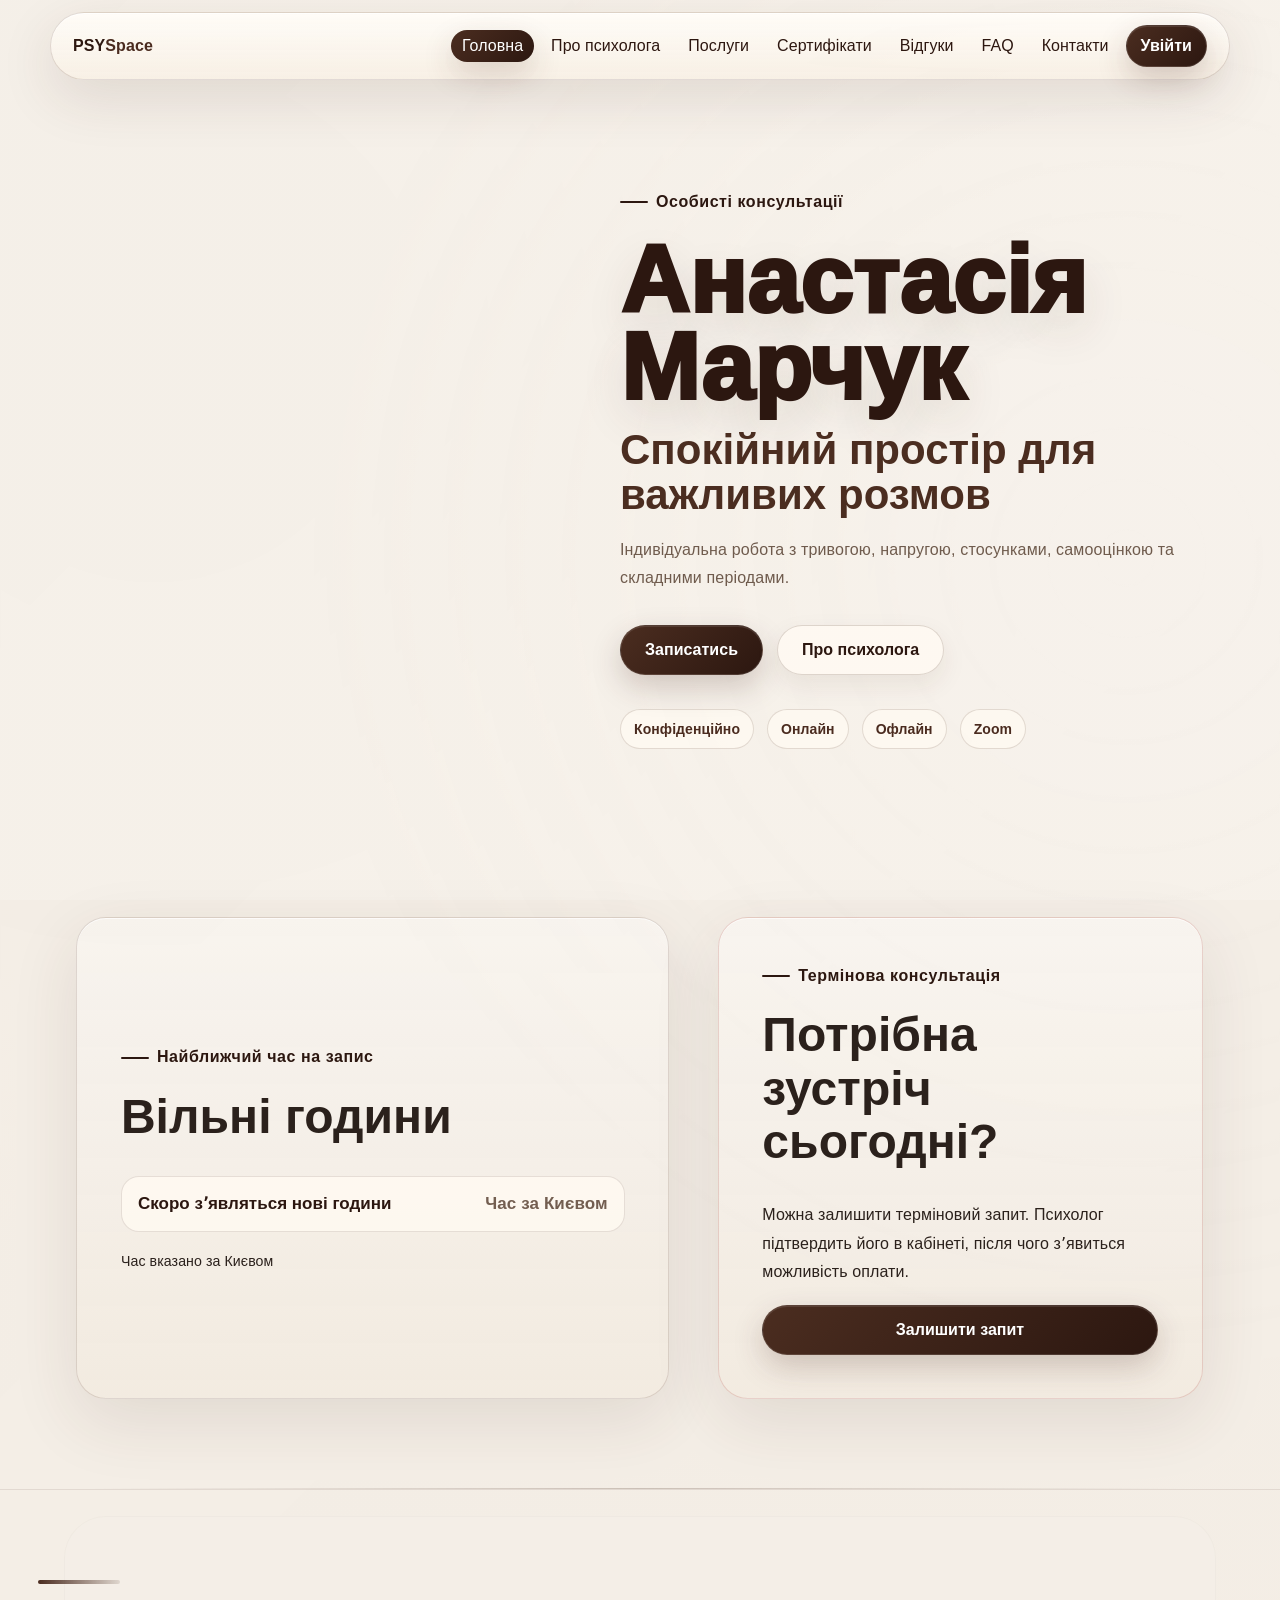
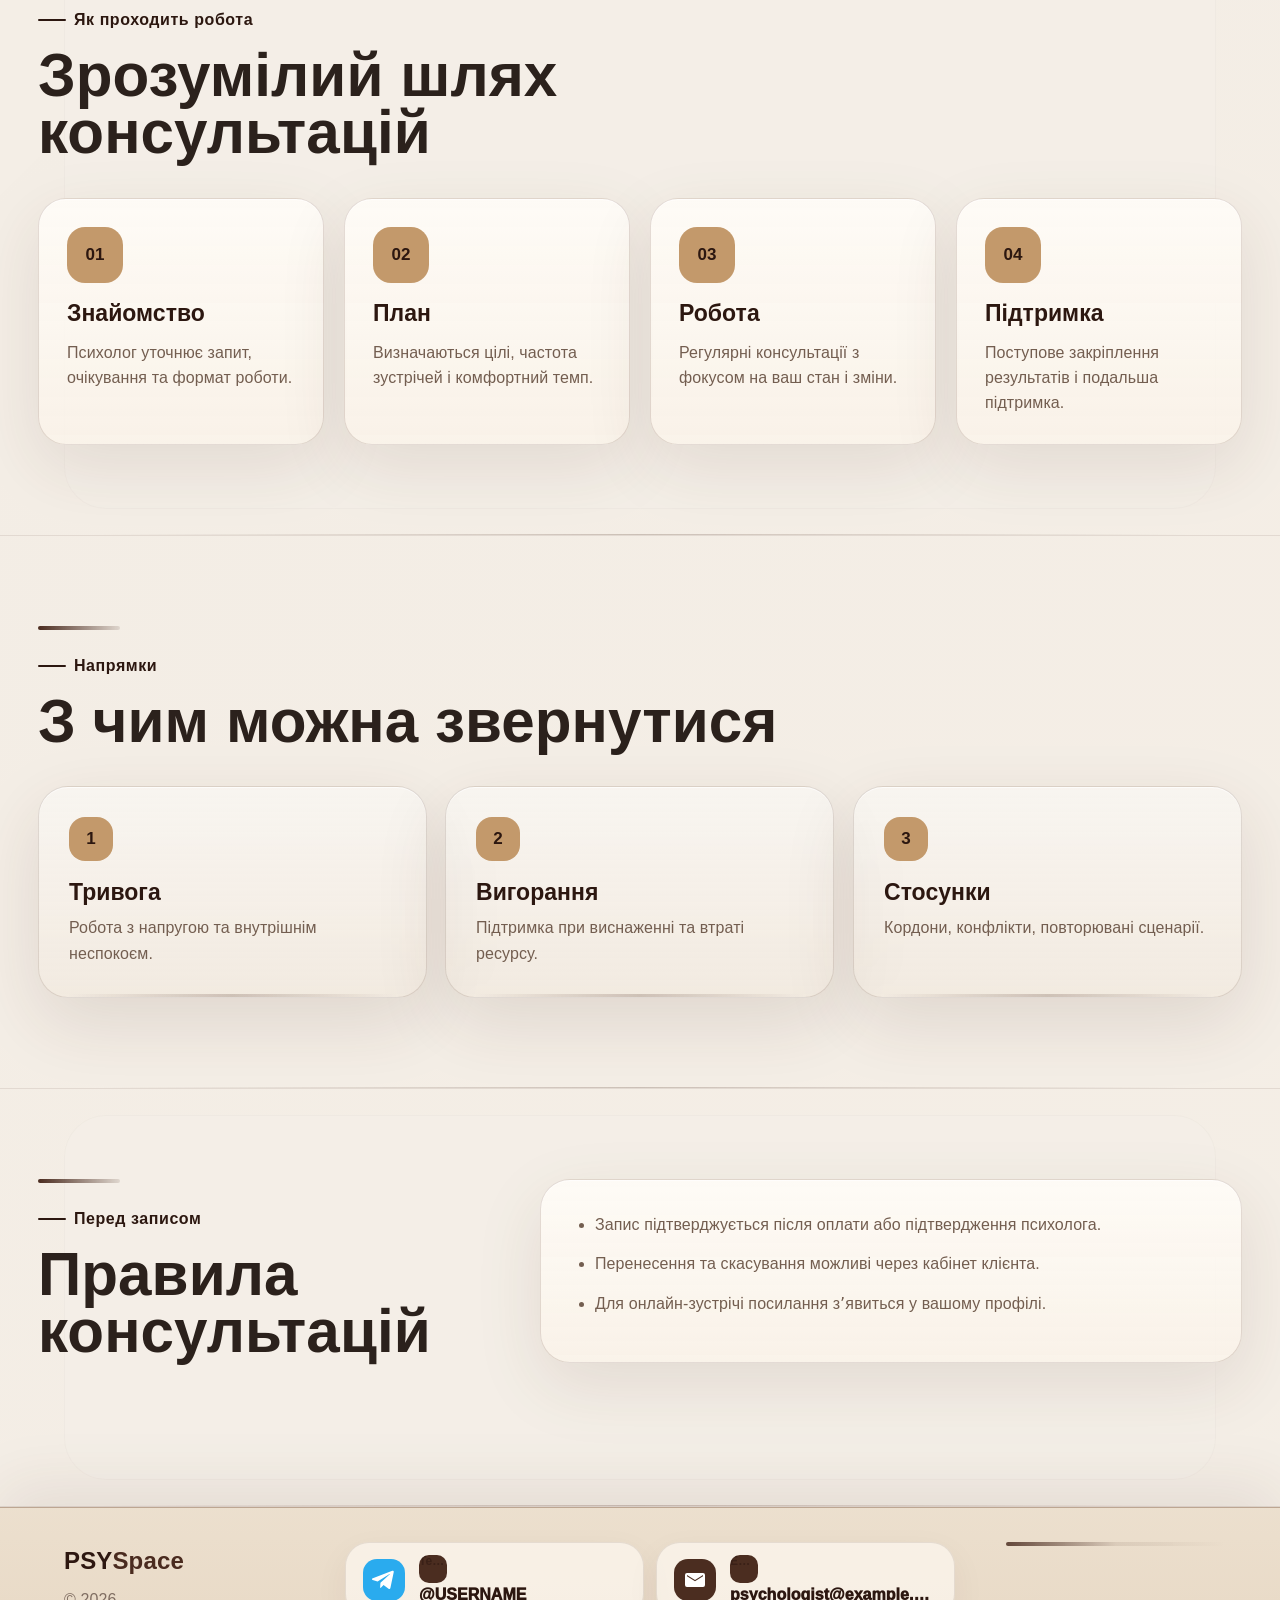
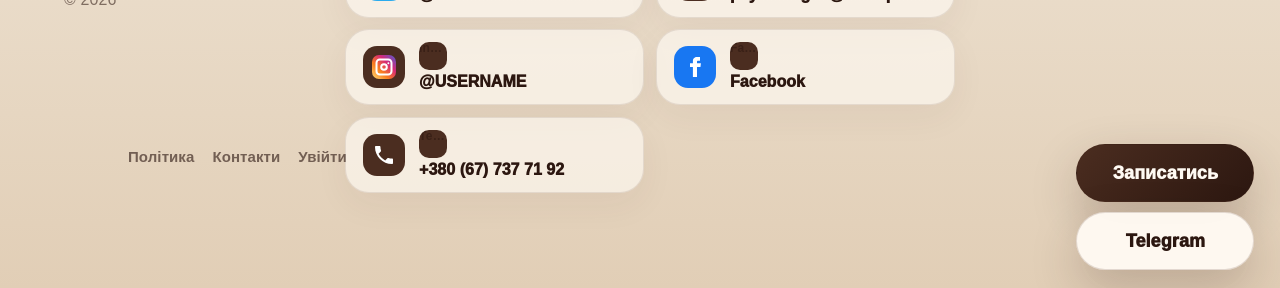
==== commit 00f25cc8: "Add files via upload" ====
--- a/index.html
+++ b/index.html
@@ -18,6 +18,7 @@
 <link rel="stylesheet" href="direct-structure-fix.css">
 <link rel="stylesheet" href="client-footer-polish.css">
 <link rel="stylesheet" href="ultimate-footer-client-fix.css">
+<link rel="stylesheet" href="real-final-fix.css">
 </head>
 <body class="public">
 
@@ -133,5 +134,6 @@
 <script src="direct-structure-fix.js"></script>
 <script src="client-footer-polish.js"></script>
 <script src="ultimate-footer-client-fix.js"></script>
+<script src="real-final-fix.js"></script>
 </body>
 </html>
--- a/real-final-fix.css
+++ b/real-final-fix.css
@@ -0,0 +1,133 @@
+
+/* =========================================================
+   REAL FINAL FIX — loaded last. Overrides all previous patches.
+   Footer contacts, contact page cards, fixed CTA, client cabinet.
+   ========================================================= */
+:root{--rf-brown:#2c1710;--rf-brown2:#4b2d20;--rf-cream:#fffaf3;--rf-line:rgba(75,45,32,.13)}
+html,body{overflow-x:hidden!important}
+/* ------------------- persistent buttons ------------------- */
+#fixedBottomCta.fixed-bottom-cta,
+body > #fixedBottomCta,
+.fixed-bottom-cta#fixedBottomCta{
+  position:fixed!important;
+  right:clamp(18px,2.4vw,34px)!important;
+  bottom:calc(28px + env(safe-area-inset-bottom))!important;
+  z-index:2147483646!important;
+  display:flex!important;
+  flex-direction:column!important;
+  align-items:flex-end!important;
+  justify-content:flex-end!important;
+  gap:10px!important;
+  opacity:1!important;
+  visibility:visible!important;
+  transform:none!important;
+  pointer-events:none!important;
+  width:auto!important;
+  height:auto!important;
+  margin:0!important;
+  padding:0!important;
+}
+#fixedBottomCta a,
+.fixed-bottom-cta#fixedBottomCta a{
+  pointer-events:auto!important;
+  min-width:178px!important;
+  min-height:58px!important;
+  padding:0 26px!important;
+  border-radius:999px!important;
+  border:1px solid rgba(75,45,32,.15)!important;
+  display:inline-flex!important;
+  align-items:center!important;
+  justify-content:center!important;
+  text-align:center!important;
+  text-decoration:none!important;
+  font-size:18px!important;
+  line-height:1!important;
+  font-weight:950!important;
+  box-shadow:0 18px 48px rgba(44,23,16,.22)!important;
+  transition:transform .25s ease, box-shadow .25s ease!important;
+}
+#fixedBottomCta a:hover{transform:translateY(-2px)!important;box-shadow:0 22px 60px rgba(44,23,16,.26)!important}
+#fixedBottomCta .cta-book{background:linear-gradient(135deg,#4b2d20,#2c1710)!important;color:#fffaf3!important}
+#fixedBottomCta .cta-telegram{background:rgba(255,250,243,.96)!important;color:#2c1710!important}
+.floating-book,.telegram-float,.floating-actions,.float-actions,.sticky-actions,.sticky-cta,.quick-actions,.quick-contact,.fixed-cta,.fixed-buttons{display:none!important;pointer-events:none!important}
+/* ------------------- footer layout ------------------- */
+footer.footer.premium-footer,
+footer.footer{
+  position:relative!important;
+  z-index:2!important;
+  display:grid!important;
+  grid-template-columns:minmax(180px,240px) minmax(560px,760px) minmax(210px,1fr)!important;
+  column-gap:clamp(28px,4vw,72px)!important;
+  align-items:start!important;
+  min-height:250px!important;
+  padding:34px clamp(32px,5vw,92px) calc(96px + env(safe-area-inset-bottom))!important;
+}
+footer.footer > div:first-child{grid-column:1!important;align-self:start!important;margin:0!important;justify-self:start!important;text-align:left!important}
+.footer-logo{display:block!important;margin:0 0 8px!important;text-align:left!important}
+footer.footer > div:first-child p{margin:0!important;text-align:left!important;color:rgba(44,23,16,.56)!important}
+.footer-links,footer.footer nav,.footer-bottom-links{
+  position:absolute!important;
+  left:clamp(32px,5vw,92px)!important;
+  bottom:calc(28px + env(safe-area-inset-bottom))!important;
+  display:flex!important; flex-wrap:wrap!important; gap:18px!important;
+  align-items:center!important; justify-content:flex-start!important; margin:0!important; padding:0!important; z-index:3!important;
+}
+.footer-links a,footer.footer nav a,.footer-bottom-links a{font-size:15px!important;line-height:1!important;color:rgba(44,23,16,.62)!important;text-decoration:none!important;font-weight:750!important;white-space:nowrap!important}
+/* Footer contacts must be visually centered, not stuck right */
+#footerContacts.footer-contacts,
+footer.footer .footer-contacts{
+  grid-column:2!important;
+  width:100%!important;
+  max-width:760px!important;
+  margin:0!important;
+  justify-self:start!important;
+  display:grid!important;
+  grid-template-columns:repeat(2,minmax(250px,1fr))!important;
+  gap:12px!important;
+  align-items:stretch!important;
+}
+#footerContacts .footer-contact-link,
+footer.footer .footer-contact-link{
+  position:relative!important;
+  display:grid!important;
+  grid-template-columns:44px minmax(0,1fr)!important;
+  grid-template-rows:auto auto!important;
+  column-gap:13px!important; row-gap:3px!important;
+  align-items:center!important; justify-content:start!important;
+  min-height:70px!important; max-width:100%!important;
+  padding:12px 16px!important;
+  border-radius:24px!important;
+  text-decoration:none!important;
+  overflow:hidden!important;
+  background:rgba(255,250,243,.66)!important;
+  border:1px solid rgba(75,45,32,.11)!important;
+  box-shadow:0 12px 34px rgba(75,45,32,.055)!important;
+}
+#footerContacts .footer-contact-link:before,#footerContacts .footer-contact-link:after,#footerContacts *:before,#footerContacts *:after{content:none!important;display:none!important}
+#footerContacts .footer-contact-link>i,#footerContacts .footer-contact-link>em,#footerContacts .footer-contact-link>.dot,#footerContacts .footer-contact-link>.bullet,#footerContacts .footer-contact-link>.marker,#footerContacts .footer-contact-link>.square,#footerContacts .footer-contact-link>.contact-marker{display:none!important}
+#footerContacts .footer-contact-link>*:not(.footer-contact-icon):not(.rf-icon):not(.social-icon-svg):not(.contact-icon-real):not(.contact-title-line):not(.contact-value-line){display:none!important}
+#footerContacts .footer-contact-icon,#footerContacts .rf-icon,#footerContacts .social-icon-svg,#footerContacts .contact-icon-real,
+.contacts-grid .rf-icon,.contact-card .rf-icon{
+  grid-column:1!important; grid-row:1/3!important;
+  width:42px!important; height:42px!important; min-width:42px!important;
+  border-radius:14px!important;
+  display:inline-flex!important; align-items:center!important; justify-content:center!important; justify-self:center!important; align-self:center!important;
+  overflow:hidden!important; margin:0!important; color:transparent!important; font-size:0!important; line-height:0!important;
+  background-color:#4b2d20!important;
+  background-size:24px 24px!important; background-position:center!important; background-repeat:no-repeat!important;
+}
+#footerContacts .telegram,.contacts-grid .telegram{background-color:#2AABEE!important;background-image:url("data:image/svg+xml,%3Csvg viewBox='0 0 24 24' xmlns='http://www.w3.org/2000/svg'%3E%3Cpath fill='white' d='M21.7 4.3 18.4 20c-.25 1.1-.9 1.35-1.82.84l-5.04-3.72-2.43 2.34c-.27.27-.5.5-1.02.5l.36-5.14 9.36-8.46c.41-.36-.09-.56-.63-.2L5.6 13.45.62 11.9c-1.08-.34-1.1-1.08.23-1.6L20.3 2.8c.9-.34 1.68.2 1.4 1.5Z'/%3E%3C/svg%3E")!important}
+#footerContacts .instagram,.contacts-grid .instagram{background-image:url("data:image/svg+xml,%3Csvg viewBox='0 0 24 24' xmlns='http://www.w3.org/2000/svg'%3E%3Cdefs%3E%3ClinearGradient id='g' x1='0' x2='1' y1='1' y2='0'%3E%3Cstop stop-color='%23feda75'/%3E%3Cstop offset='.35' stop-color='%23fa7e1e'/%3E%3Cstop offset='.65' stop-color='%23d62976'/%3E%3Cstop offset='1' stop-color='%234f5bd5'/%3E%3C/linearGradient%3E%3C/defs%3E%3Crect width='24' height='24' rx='7' fill='url(%23g)'/%3E%3Cpath fill='white' d='M7.8 3.5h8.4a4.3 4.3 0 0 1 4.3 4.3v8.4a4.3 4.3 0 0 1-4.3 4.3H7.8a4.3 4.3 0 0 1-4.3-4.3V7.8a4.3 4.3 0 0 1 4.3-4.3Zm0 2A2.3 2.3 0 0 0 5.5 7.8v8.4a2.3 2.3 0 0 0 2.3 2.3h8.4a2.3 2.3 0 0 0 2.3-2.3V7.8a2.3 2.3 0 0 0-2.3-2.3H7.8ZM12 8.2a3.8 3.8 0 1 1 0 7.6 3.8 3.8 0 0 1 0-7.6Zm0 2a1.8 1.8 0 1 0 0 3.6 1.8 1.8 0 0 0 0-3.6Zm4.35-2.85a.95.95 0 1 1 0 1.9.95.95 0 0 1 0-1.9Z'/%3E%3C/svg%3E")!important}
+#footerContacts .facebook,.contacts-grid .facebook{background-color:#1877F2!important;background-image:url("data:image/svg+xml,%3Csvg viewBox='0 0 24 24' xmlns='http://www.w3.org/2000/svg'%3E%3Cpath fill='white' d='M14 8.2V6.7c0-.72.48-.9.82-.9H17V2.1L14 2c-3.34 0-4.1 2.5-4.1 4.1v2.1H7v3.9h2.9V22H14v-9.9h3.45l.46-3.9H14Z'/%3E%3C/svg%3E")!important}
+#footerContacts .email,.contacts-grid .email{background-color:#4b2d20!important;background-image:url("data:image/svg+xml,%3Csvg viewBox='0 0 24 24' xmlns='http://www.w3.org/2000/svg'%3E%3Cpath fill='white' d='M4 5h16a2 2 0 0 1 2 2v10a2 2 0 0 1-2 2H4a2 2 0 0 1-2-2V7a2 2 0 0 1 2-2Zm0 3.2 8 5 8-5V7l-8 5-8-5v1.2Z'/%3E%3C/svg%3E")!important}
+#footerContacts .phone,.contacts-grid .phone{background-color:#4b2d20!important;background-image:url("data:image/svg+xml,%3Csvg viewBox='0 0 24 24' xmlns='http://www.w3.org/2000/svg'%3E%3Cpath fill='white' d='M6.6 10.8c1.45 2.85 3.75 5.15 6.6 6.6l2.2-2.2c.28-.28.68-.36 1.04-.24 1.14.38 2.36.59 3.56.59.55 0 1 .45 1 1V20c0 .55-.45 1-1 1C10.61 21 3 13.39 3 4c0-.55.45-1 1-1h3.45c.55 0 1 .45 1 1 0 1.2.2 2.42.59 3.56.12.36.04.76-.24 1.04l-2.2 2.2Z'/%3E%3C/svg%3E")!important}
+#footerContacts .contact-title-line,.contacts-grid .contact-title-line{grid-column:2!important;grid-row:1!important;display:block!important;font-size:12px!important;line-height:1.05!important;color:rgba(44,23,16,.56)!important;font-weight:850!important;white-space:nowrap!important;overflow:hidden!important;text-overflow:ellipsis!important}
+#footerContacts .contact-value-line,.contacts-grid .contact-value-line{grid-column:2!important;grid-row:2!important;display:block!important;font-size:16px!important;line-height:1.16!important;color:#2c1710!important;font-weight:950!important;white-space:nowrap!important;overflow:hidden!important;text-overflow:ellipsis!important}
+/* ------------------- contacts page clean cards ------------------- */
+.contacts-grid{display:grid!important;grid-template-columns:repeat(3,minmax(260px,1fr))!important;gap:16px!important;align-items:stretch!important}
+.contacts-grid .contact-card{display:grid!important;grid-template-columns:50px minmax(0,1fr)!important;grid-template-rows:auto auto!important;column-gap:14px!important;row-gap:5px!important;align-items:center!important;min-height:96px!important;padding:20px!important;border-radius:28px!important;background:rgba(255,250,243,.7)!important;border:1px solid rgba(75,45,32,.12)!important;box-shadow:0 14px 38px rgba(75,45,32,.05)!important;text-decoration:none!important;overflow:hidden!important}
+.contacts-grid .contact-card h3,.contacts-grid .contact-card p{display:none!important}
+/* ------------------- client cabinet ------------------- */
+body.client main{padding-top:116px!important}.client-shell{display:grid!important;grid-template-columns:240px minmax(0,1fr)!important;gap:30px!important;align-items:start!important;max-width:min(1420px,calc(100vw - 48px))!important;margin:0 auto!important}.client-sidebar{position:sticky!important;top:126px!important;align-self:start!important;margin:0!important;padding:18px!important;border-radius:28px!important}.client-tab-btn{min-height:54px!important;display:flex!important;align-items:center!important;justify-content:center!important;text-align:center!important}.client-content{min-width:0!important;padding-top:0!important}.client-content h2{margin:0 0 24px!important;text-align:left!important}.client-content .cards{display:grid!important;grid-template-columns:repeat(auto-fit,minmax(260px,1fr))!important;gap:18px!important}.client-content .cards>*{padding:26px!important;min-height:170px!important;border-radius:28px!important}.login-card.profile-form{max-width:860px!important;margin:0!important;padding:30px!important}.profile-row{display:grid!important;grid-template-columns:180px minmax(0,1fr)!important;gap:22px!important;align-items:center!important}input[type=file]{width:100%!important;background:rgba(255,250,243,.76)!important;border:1px solid rgba(75,45,32,.14)!important;border-radius:18px!important;min-height:54px!important;padding:8px 12px!important;color:rgba(44,23,16,.78)!important;font-weight:800!important}input[type=file]::file-selector-button{margin-right:14px!important;min-height:38px!important;padding:0 18px!important;border:0!important;border-radius:999px!important;background:linear-gradient(135deg,#4b2d20,#2c1710)!important;color:#fffaf3!important;font-weight:900!important;cursor:pointer!important}
+@media(max-width:1100px){footer.footer.premium-footer,footer.footer{grid-template-columns:1fr!important}.footer-contacts,#footerContacts.footer-contacts{grid-column:1!important;width:min(760px,100%)!important;margin:24px 0 0!important}.client-shell{grid-template-columns:1fr!important}.client-sidebar{position:relative!important;top:auto!important;display:grid!important;grid-template-columns:repeat(2,minmax(0,1fr))!important}}
+@media(max-width:760px){#fixedBottomCta.fixed-bottom-cta{right:14px!important;bottom:calc(16px + env(safe-area-inset-bottom))!important;gap:8px!important}#fixedBottomCta a{min-width:148px!important;min-height:52px!important;padding:0 18px!important;font-size:16px!important}footer.footer.premium-footer,footer.footer{padding:30px 16px calc(150px + env(safe-area-inset-bottom))!important}.footer-links,footer.footer nav,.footer-bottom-links{position:static!important;margin-top:24px!important}.footer-contacts,#footerContacts.footer-contacts{grid-template-columns:1fr!important;width:100%!important}.contacts-grid{grid-template-columns:1fr!important}.client-shell{max-width:calc(100vw - 32px)!important}.client-sidebar{grid-template-columns:1fr!important}.profile-row{grid-template-columns:1fr!important}.client-content h2{font-size:clamp(34px,9vw,48px)!important}.login-card.profile-form{padding:24px!important}body.client main{padding-top:98px!important}}
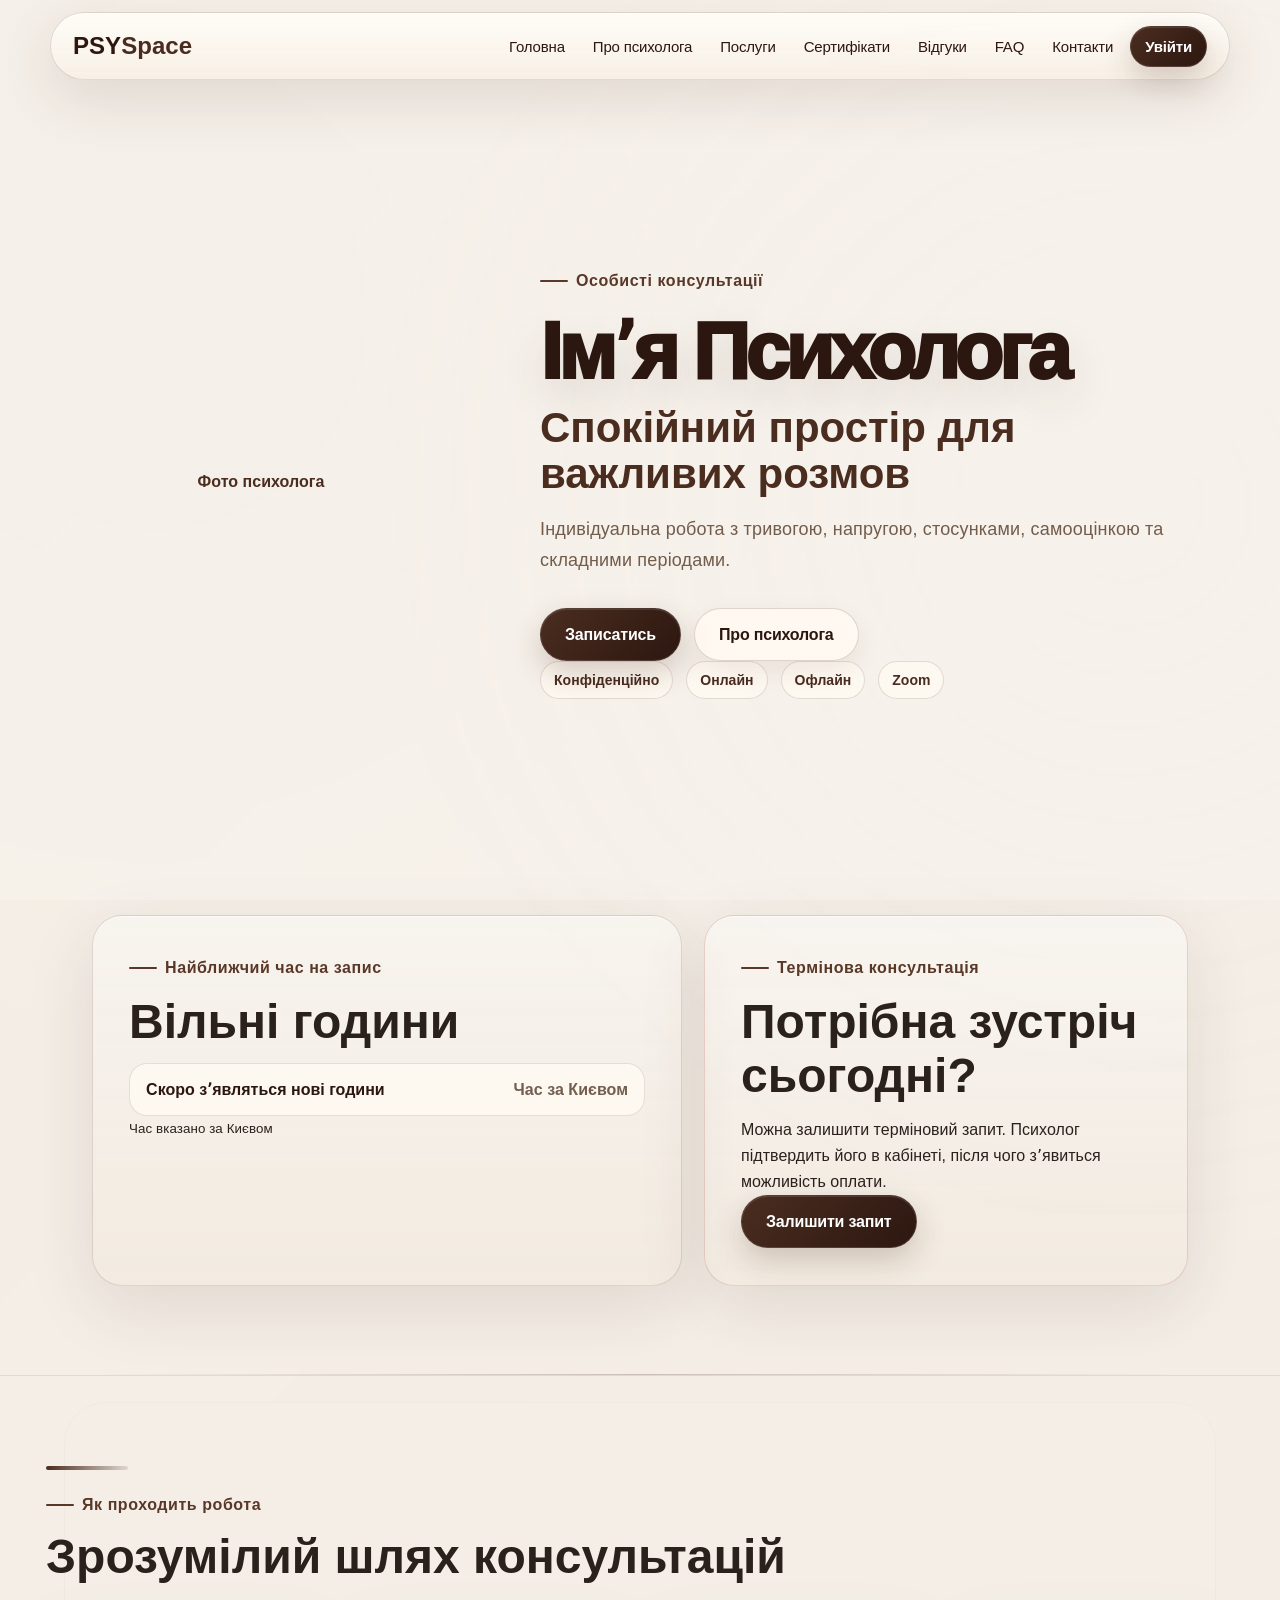
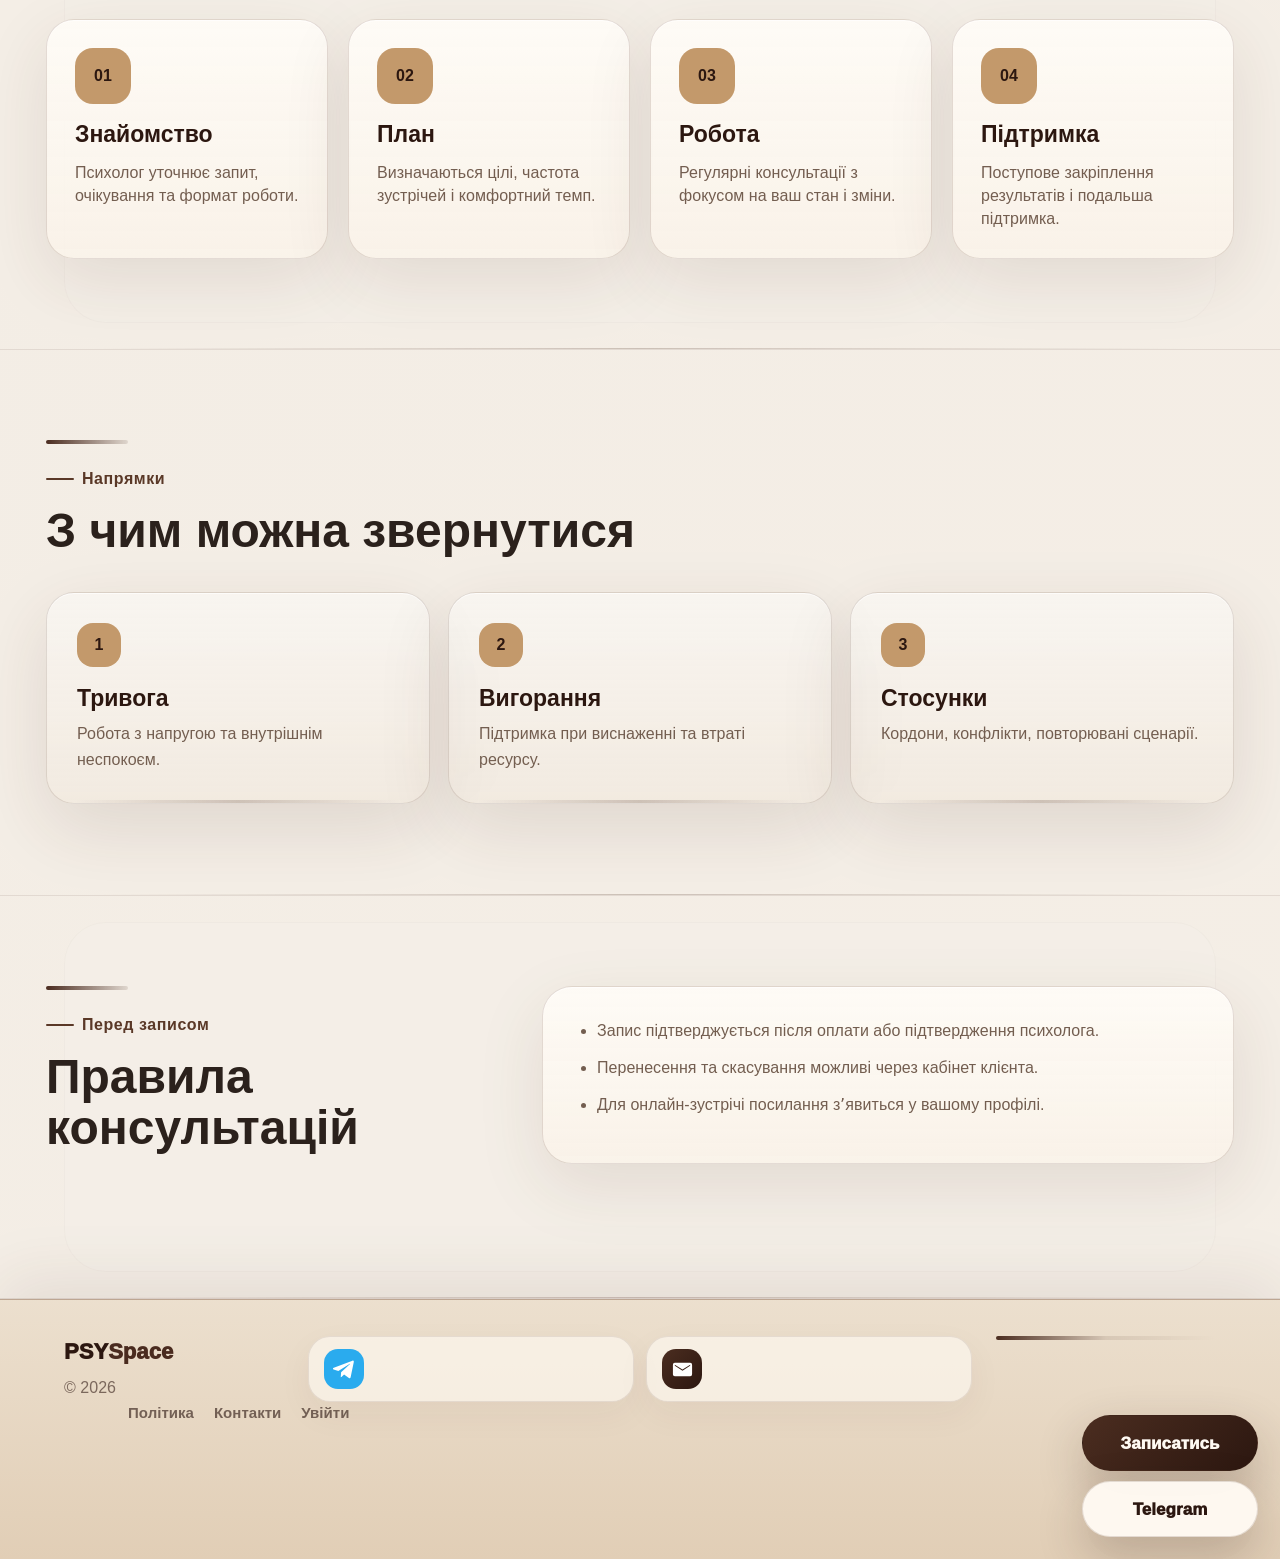
==== commit 0fb474f3: "Add files via upload" ====
--- a/index.html
+++ b/index.html
@@ -5,20 +5,7 @@
 <meta name="viewport" content="width=device-width, initial-scale=1.0">
 <title>PSYSpace</title>
 <link rel="stylesheet" href="style.css">
-<link rel="stylesheet" href="master-polish.css">
-<link rel="stylesheet" href="design-contacts-fix.css">
-<link rel="stylesheet" href="wide-address-settings.css">
-<link rel="stylesheet" href="final-visual-fix.css">
-<link rel="stylesheet" href="ui-stability-fix.css">
-<link rel="stylesheet" href="mobile-polish-final.css">
-<link rel="stylesheet" href="mobile-clean-fix.css">
-<link rel="stylesheet" href="sticky-menu-contact-fix.css">
-<link rel="stylesheet" href="admin-footer-cta-fix.css">
-<link rel="stylesheet" href="admin-structure-footer-fix.css">
-<link rel="stylesheet" href="direct-structure-fix.css">
-<link rel="stylesheet" href="client-footer-polish.css">
-<link rel="stylesheet" href="ultimate-footer-client-fix.css">
-<link rel="stylesheet" href="real-final-fix.css">
+<link rel="stylesheet" href="clean-direct-final.css">
 </head>
 <body class="public">
 
@@ -103,37 +90,28 @@
 </section>
 </main>
 
-
 <footer class="footer premium-footer">
-  <div>
+  <div class="footer-brand">
     <span class="footer-logo">PSY<span>Space</span></span>
     <p>© 2026</p>
   </div>
-  <div class="footer-contacts" id="footerContacts">
-    <a class="footer-contact-link" data-contact-type="telegram" href="https://t.me/USERNAME" target="_blank" rel="noopener"><span class="footer-contact-icon telegram" aria-hidden="true"></span><span class="contact-title-line">Telegram</span><b class="contact-value-line">@USERNAME</b></a>
-    <a class="footer-contact-link" data-contact-type="email" href="mailto:psychologist@example.com"><span class="footer-contact-icon email" aria-hidden="true"></span><span class="contact-title-line">Email</span><b class="contact-value-line">psychologist@example.com</b></a>
-    <a class="footer-contact-link" data-contact-type="instagram" href="#" target="_blank" rel="noopener"><span class="footer-contact-icon instagram" aria-hidden="true"></span><span class="contact-title-line">Instagram</span><b class="contact-value-line">@USERNAME</b></a>
-    <a class="footer-contact-link" data-contact-type="facebook" href="#" target="_blank" rel="noopener"><span class="footer-contact-icon facebook" aria-hidden="true"></span><span class="contact-title-line">Facebook</span><b class="contact-value-line">Facebook</b></a>
-    <a class="footer-contact-link" data-contact-type="phone" href="tel:+380677377192"><span class="footer-contact-icon phone" aria-hidden="true"></span><span class="contact-title-line">Телефон</span><b class="contact-value-line">+380 (67) 737 71 92</b></a>
+
+  <div class="footer-contacts" id="footerContacts"></div>
+
+  <div class="footer-links">
+    <a href="privacy.html">Політика</a>
+    <a href="contacts.html">Контакти</a>
+    <a href="auth.html">Увійти</a>
   </div>
-  <div class="footer-links"><a href="privacy.html">Політика</a><a href="contacts.html">Контакти</a><a href="auth.html">Увійти</a></div>
 </footer>
-<div class="fixed-bottom-cta" id="fixedBottomCta"><a class="cta-book" href="services.html#booking">Записатись</a><a class="cta-telegram" id="fixedTelegramBtn" href="https://t.me/USERNAME" target="_blank" rel="noopener">Telegram</a></div>
+
+<div class="fixed-bottom-cta" id="fixedBottomCta">
+  <a class="cta-book" href="services.html#booking">Записатись</a>
+  <a class="cta-telegram" id="fixedTelegramBtn" href="https://t.me/USERNAME" target="_blank" rel="noopener">Telegram</a>
+</div>
+
 <div class="modal" id="appModal"><div class="modal-card"><button class="modal-close" id="modalClose" type="button">×</button><div id="modalBody"></div></div></div>
 <script src="script.js"></script>
-<script src="final-stable-master.js"></script>
-<script src="design-contacts-fix.js"></script>
-<script src="wide-address-settings.js"></script>
-<script src="final-visual-fix.js"></script>
-<script src="ui-stability-fix.js"></script>
-<script src="mobile-polish-final.js"></script>
-<script src="mobile-clean-fix.js"></script>
-<script src="sticky-menu-contact-fix.js"></script>
-<script src="admin-footer-cta-fix.js"></script>
-<script src="admin-structure-footer-fix.js"></script>
-<script src="direct-structure-fix.js"></script>
-<script src="client-footer-polish.js"></script>
-<script src="ultimate-footer-client-fix.js"></script>
-<script src="real-final-fix.js"></script>
+<script src="clean-direct-final.js"></script>
 </body>
 </html>
--- a/clean-direct-final.css
+++ b/clean-direct-final.css
@@ -0,0 +1,393 @@
+
+/* ==========================================================
+   CLEAN DIRECT FINAL
+   Одне фінальне джерело правок без старих patch-конфліктів.
+   ========================================================== */
+
+:root{
+  --psy-brown:#2c1710;
+  --psy-brown-2:#4b2d20;
+  --psy-soft:#fffaf3;
+  --psy-line:rgba(75,45,32,.13);
+  --psy-shadow:0 18px 52px rgba(44,23,16,.11);
+}
+
+/* Загальна стабілізація */
+html,body{overflow-x:hidden!important}
+*{box-sizing:border-box!important}
+body{font-kerning:normal!important;text-rendering:optimizeLegibility!important;-webkit-font-smoothing:antialiased!important}
+p,span,a,button,input,textarea,select,li{letter-spacing:.002em!important;line-height:1.45!important}
+h1,h2,h3,h4,strong,b{letter-spacing:0!important;line-height:1.08!important}
+
+/* Sticky header, але без накладання */
+.header{
+  position:fixed!important;
+  top:max(12px,env(safe-area-inset-top))!important;
+  left:50%!important;
+  transform:translateX(-50%)!important;
+  z-index:9000!important;
+  width:min(1180px,calc(100vw - 28px))!important;
+  max-width:calc(100vw - 28px)!important;
+  backdrop-filter:blur(18px) saturate(1.1)!important;
+  -webkit-backdrop-filter:blur(18px) saturate(1.1)!important;
+}
+
+main{padding-top:112px!important}
+.page-hero{padding-top:42px!important}
+
+/* ---------- CONTACTS PAGE ---------- */
+.contacts-grid{
+  display:grid!important;
+  grid-template-columns:repeat(3,minmax(240px,1fr))!important;
+  gap:18px!important;
+  align-items:stretch!important;
+  max-width:1180px!important;
+  margin:0 auto!important;
+}
+
+.contact-card{
+  min-width:0!important;
+  min-height:96px!important;
+  display:grid!important;
+  grid-template-columns:56px minmax(0,1fr)!important;
+  grid-template-rows:auto auto!important;
+  align-items:center!important;
+  column-gap:16px!important;
+  row-gap:4px!important;
+  padding:20px!important;
+  border-radius:28px!important;
+  background:rgba(255,250,243,.72)!important;
+  border:1px solid var(--psy-line)!important;
+  box-shadow:0 18px 44px rgba(44,23,16,.06)!important;
+  overflow:hidden!important;
+  text-decoration:none!important;
+}
+
+.contact-card h3,
+.contact-card p{display:none!important}
+
+.psy-contact-icon{
+  grid-column:1!important;
+  grid-row:1/3!important;
+  width:52px!important;
+  height:52px!important;
+  border-radius:17px!important;
+  display:flex!important;
+  align-items:center!important;
+  justify-content:center!important;
+  overflow:hidden!important;
+  color:#fff!important;
+  flex:0 0 52px!important;
+}
+.psy-contact-icon svg{width:28px!important;height:28px!important;display:block!important}
+.psy-contact-icon.telegram{background:#2AABEE!important}
+.psy-contact-icon.instagram{background:radial-gradient(circle at 30% 110%,#feda75 0%,#fa7e1e 28%,#d62976 55%,#962fbf 76%,#4f5bd5 100%)!important}
+.psy-contact-icon.facebook{background:#1877F2!important}
+.psy-contact-icon.email,.psy-contact-icon.phone,.psy-contact-icon.site{background:linear-gradient(135deg,#4b2d20,#2c1710)!important}
+
+.psy-contact-title{
+  grid-column:2!important;
+  grid-row:1!important;
+  font-size:13px!important;
+  font-weight:850!important;
+  color:rgba(44,23,16,.58)!important;
+  white-space:nowrap!important;
+  overflow:hidden!important;
+  text-overflow:ellipsis!important;
+  line-height:1.1!important;
+}
+.psy-contact-value{
+  grid-column:2!important;
+  grid-row:2!important;
+  font-size:18px!important;
+  font-weight:950!important;
+  color:var(--psy-brown)!important;
+  white-space:nowrap!important;
+  overflow:hidden!important;
+  text-overflow:ellipsis!important;
+  line-height:1.15!important;
+}
+
+/* ---------- FOOTER ---------- */
+.footer.premium-footer{
+  position:relative!important;
+  z-index:2!important;
+  min-height:260px!important;
+  padding:36px clamp(24px,5vw,86px) calc(108px + env(safe-area-inset-bottom))!important;
+  display:grid!important;
+  grid-template-columns:220px minmax(420px,740px) 1fr!important;
+  grid-template-areas:
+    "brand contacts ."
+    "links links links"!important;
+  align-items:start!important;
+  gap:24px!important;
+}
+
+.footer-brand{grid-area:brand!important}
+.footer-logo{display:block!important;font-size:22px!important;font-weight:950!important;color:var(--psy-brown)!important}
+.footer-brand p{margin:10px 0 0!important;color:rgba(44,23,16,.62)!important}
+
+.footer-contacts{
+  grid-area:contacts!important;
+  width:100%!important;
+  max-width:740px!important;
+  display:grid!important;
+  grid-template-columns:repeat(2,minmax(230px,1fr))!important;
+  gap:12px!important;
+  margin:0!important;
+  align-items:stretch!important;
+}
+
+.footer-contact-link{
+  min-width:0!important;
+  min-height:66px!important;
+  display:grid!important;
+  grid-template-columns:42px minmax(0,1fr)!important;
+  grid-template-rows:auto auto!important;
+  align-items:center!important;
+  column-gap:12px!important;
+  row-gap:2px!important;
+  padding:10px 14px!important;
+  border-radius:22px!important;
+  background:rgba(255,250,243,.62)!important;
+  border:1px solid rgba(75,45,32,.10)!important;
+  box-shadow:0 12px 34px rgba(44,23,16,.05)!important;
+  overflow:hidden!important;
+  text-decoration:none!important;
+}
+
+/* повністю прибираємо старі квадрати/псевдо-елементи */
+.footer-contact-link::before,
+.footer-contact-link::after,
+.footer-contact-link *::before,
+.footer-contact-link *::after{content:none!important;display:none!important}
+
+.footer-contact-icon{
+  grid-column:1!important;
+  grid-row:1/3!important;
+  width:40px!important;
+  height:40px!important;
+  border-radius:14px!important;
+  display:flex!important;
+  align-items:center!important;
+  justify-content:center!important;
+  overflow:hidden!important;
+  color:#fff!important;
+  font-size:0!important;
+  line-height:0!important;
+}
+.footer-contact-icon svg{width:23px!important;height:23px!important;display:block!important}
+.footer-contact-icon.telegram{background:#2AABEE!important}
+.footer-contact-icon.instagram{background:radial-gradient(circle at 30% 110%,#feda75 0%,#fa7e1e 28%,#d62976 55%,#962fbf 76%,#4f5bd5 100%)!important}
+.footer-contact-icon.facebook{background:#1877F2!important}
+.footer-contact-icon.email,.footer-contact-icon.phone,.footer-contact-icon.site{background:linear-gradient(135deg,#4b2d20,#2c1710)!important}
+
+.footer-contact-title{
+  grid-column:2!important;
+  grid-row:1!important;
+  font-size:12px!important;
+  font-weight:850!important;
+  color:rgba(44,23,16,.56)!important;
+  overflow:hidden!important;
+  text-overflow:ellipsis!important;
+  white-space:nowrap!important;
+  line-height:1.05!important;
+}
+.footer-contact-value{
+  grid-column:2!important;
+  grid-row:2!important;
+  font-size:16px!important;
+  font-weight:950!important;
+  color:var(--psy-brown)!important;
+  overflow:hidden!important;
+  text-overflow:ellipsis!important;
+  white-space:nowrap!important;
+  line-height:1.15!important;
+}
+
+.footer-links{
+  grid-area:links!important;
+  position:absolute!important;
+  left:clamp(24px,5vw,86px)!important;
+  bottom:calc(30px + env(safe-area-inset-bottom))!important;
+  display:flex!important;
+  gap:20px!important;
+  align-items:center!important;
+  justify-content:flex-start!important;
+  margin:0!important;
+}
+.footer-links a{
+  font-size:15px!important;
+  font-weight:750!important;
+  color:rgba(44,23,16,.62)!important;
+  text-decoration:none!important;
+}
+
+/* ---------- ALWAYS VISIBLE CTA ---------- */
+.fixed-bottom-cta{
+  position:fixed!important;
+  right:max(22px,env(safe-area-inset-right))!important;
+  bottom:calc(22px + env(safe-area-inset-bottom))!important;
+  z-index:99999!important;
+  display:flex!important;
+  flex-direction:column!important;
+  gap:10px!important;
+  align-items:flex-end!important;
+  pointer-events:none!important;
+  opacity:1!important;
+  visibility:visible!important;
+  transform:none!important;
+}
+.fixed-bottom-cta a{
+  pointer-events:auto!important;
+  min-width:176px!important;
+  height:56px!important;
+  border-radius:999px!important;
+  display:flex!important;
+  align-items:center!important;
+  justify-content:center!important;
+  padding:0 24px!important;
+  border:1px solid rgba(75,45,32,.14)!important;
+  box-shadow:0 18px 48px rgba(44,23,16,.24)!important;
+  font-size:17px!important;
+  font-weight:950!important;
+  line-height:1!important;
+  text-decoration:none!important;
+  transition:transform .24s ease,box-shadow .24s ease!important;
+}
+.fixed-bottom-cta a:hover{transform:translateY(-2px)!important}
+.fixed-bottom-cta .cta-book{background:linear-gradient(135deg,#4b2d20,#2c1710)!important;color:#fffaf3!important}
+.fixed-bottom-cta .cta-telegram{background:rgba(255,250,243,.96)!important;color:#2c1710!important}
+
+/* старі плаваючі контейнери вимкнені */
+.floating-actions,.float-actions,.sticky-actions,.sticky-cta,.quick-actions,.quick-contact,.fixed-cta,.fixed-buttons{display:none!important}
+
+/* ---------- CLIENT DASHBOARD ---------- */
+body.client main{padding-top:118px!important}
+.client-shell{
+  max-width:min(1360px,calc(100vw - 56px))!important;
+  margin:0 auto!important;
+  display:grid!important;
+  grid-template-columns:240px minmax(0,1fr)!important;
+  gap:30px!important;
+  align-items:start!important;
+}
+.client-sidebar{
+  position:sticky!important;
+  top:126px!important;
+  align-self:start!important;
+  margin-top:0!important;
+  padding:18px!important;
+  border-radius:30px!important;
+  max-height:calc(100vh - 150px)!important;
+  overflow:auto!important;
+}
+.client-content{
+  min-width:0!important;
+  padding-top:0!important;
+}
+.client-tab h2{
+  margin:0 0 22px!important;
+  text-align:left!important;
+}
+#clientMainCards.cards{
+  display:grid!important;
+  grid-template-columns:repeat(3,minmax(0,1fr))!important;
+  gap:18px!important;
+}
+#clientMainCards .info-card{
+  min-height:190px!important;
+  display:flex!important;
+  flex-direction:column!important;
+  justify-content:center!important;
+  align-items:flex-start!important;
+  text-align:left!important;
+  padding:30px!important;
+}
+#clientMainCards .info-card h3,
+#clientMainCards .info-card p{margin-left:0!important;text-align:left!important}
+.client-main-action{
+  margin-top:18px!important;
+  width:100%!important;
+  display:flex!important;
+  align-items:center!important;
+  justify-content:flex-start!important;
+  gap:12px!important;
+}
+.client-main-action .btn,
+.client-main-action .small-btn{
+  min-height:46px!important;
+  display:inline-flex!important;
+  align-items:center!important;
+  justify-content:center!important;
+  padding:0 20px!important;
+  line-height:1!important;
+}
+
+/* file input in site style */
+input[type=file]{
+  width:100%!important;
+  min-height:56px!important;
+  padding:8px 12px!important;
+  border-radius:18px!important;
+  border:1px solid rgba(75,45,32,.14)!important;
+  background:rgba(255,250,243,.74)!important;
+  color:rgba(44,23,16,.70)!important;
+  font-weight:800!important;
+}
+input[type=file]::file-selector-button{
+  min-height:40px!important;
+  margin-right:14px!important;
+  padding:0 18px!important;
+  border:0!important;
+  border-radius:999px!important;
+  background:linear-gradient(135deg,#4b2d20,#2c1710)!important;
+  color:#fffaf3!important;
+  font-weight:900!important;
+  cursor:pointer!important;
+}
+
+/* Reviews/profile forms alignment */
+.login-card.profile-form,
+#clientReviewForm{
+  max-width:820px!important;
+  margin-left:0!important;
+  margin-right:auto!important;
+}
+
+/* Mobile */
+@media(max-width:980px){
+  .contacts-grid{grid-template-columns:1fr!important}
+  .footer.premium-footer{
+    grid-template-columns:1fr!important;
+    grid-template-areas:"brand" "contacts" "links"!important;
+    padding-bottom:calc(150px + env(safe-area-inset-bottom))!important;
+  }
+  .footer-contacts{
+    grid-template-columns:1fr!important;
+    max-width:100%!important;
+  }
+  .footer-links{
+    position:static!important;
+    margin-top:18px!important;
+  }
+  .client-shell{
+    grid-template-columns:1fr!important;
+    max-width:calc(100vw - 32px)!important;
+  }
+  .client-sidebar{position:relative!important;top:auto!important;max-height:none!important}
+  #clientMainCards.cards{grid-template-columns:1fr!important}
+}
+@media(max-width:760px){
+  main{padding-top:94px!important}
+  .fixed-bottom-cta{
+    right:14px!important;
+    bottom:calc(16px + env(safe-area-inset-bottom))!important;
+    gap:8px!important;
+  }
+  .fixed-bottom-cta a{
+    min-width:148px!important;
+    height:52px!important;
+    font-size:16px!important;
+  }
+}
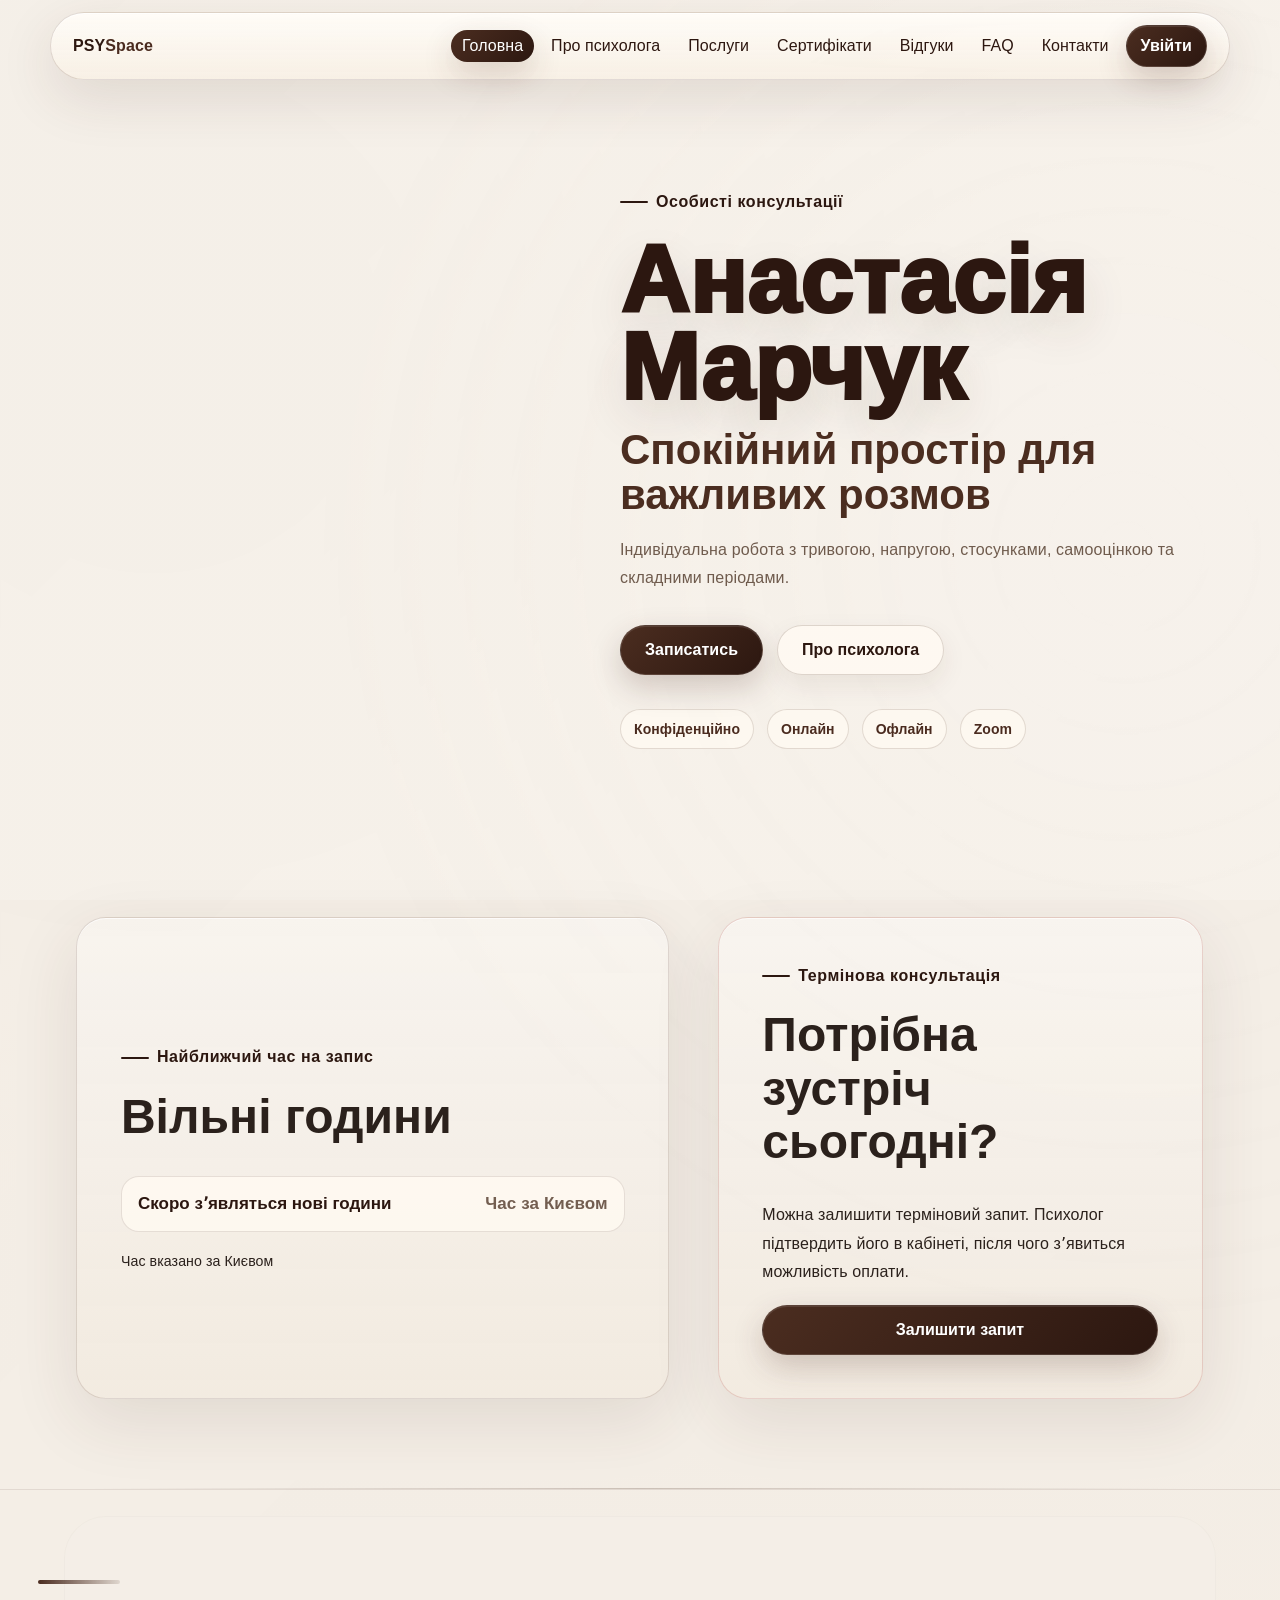
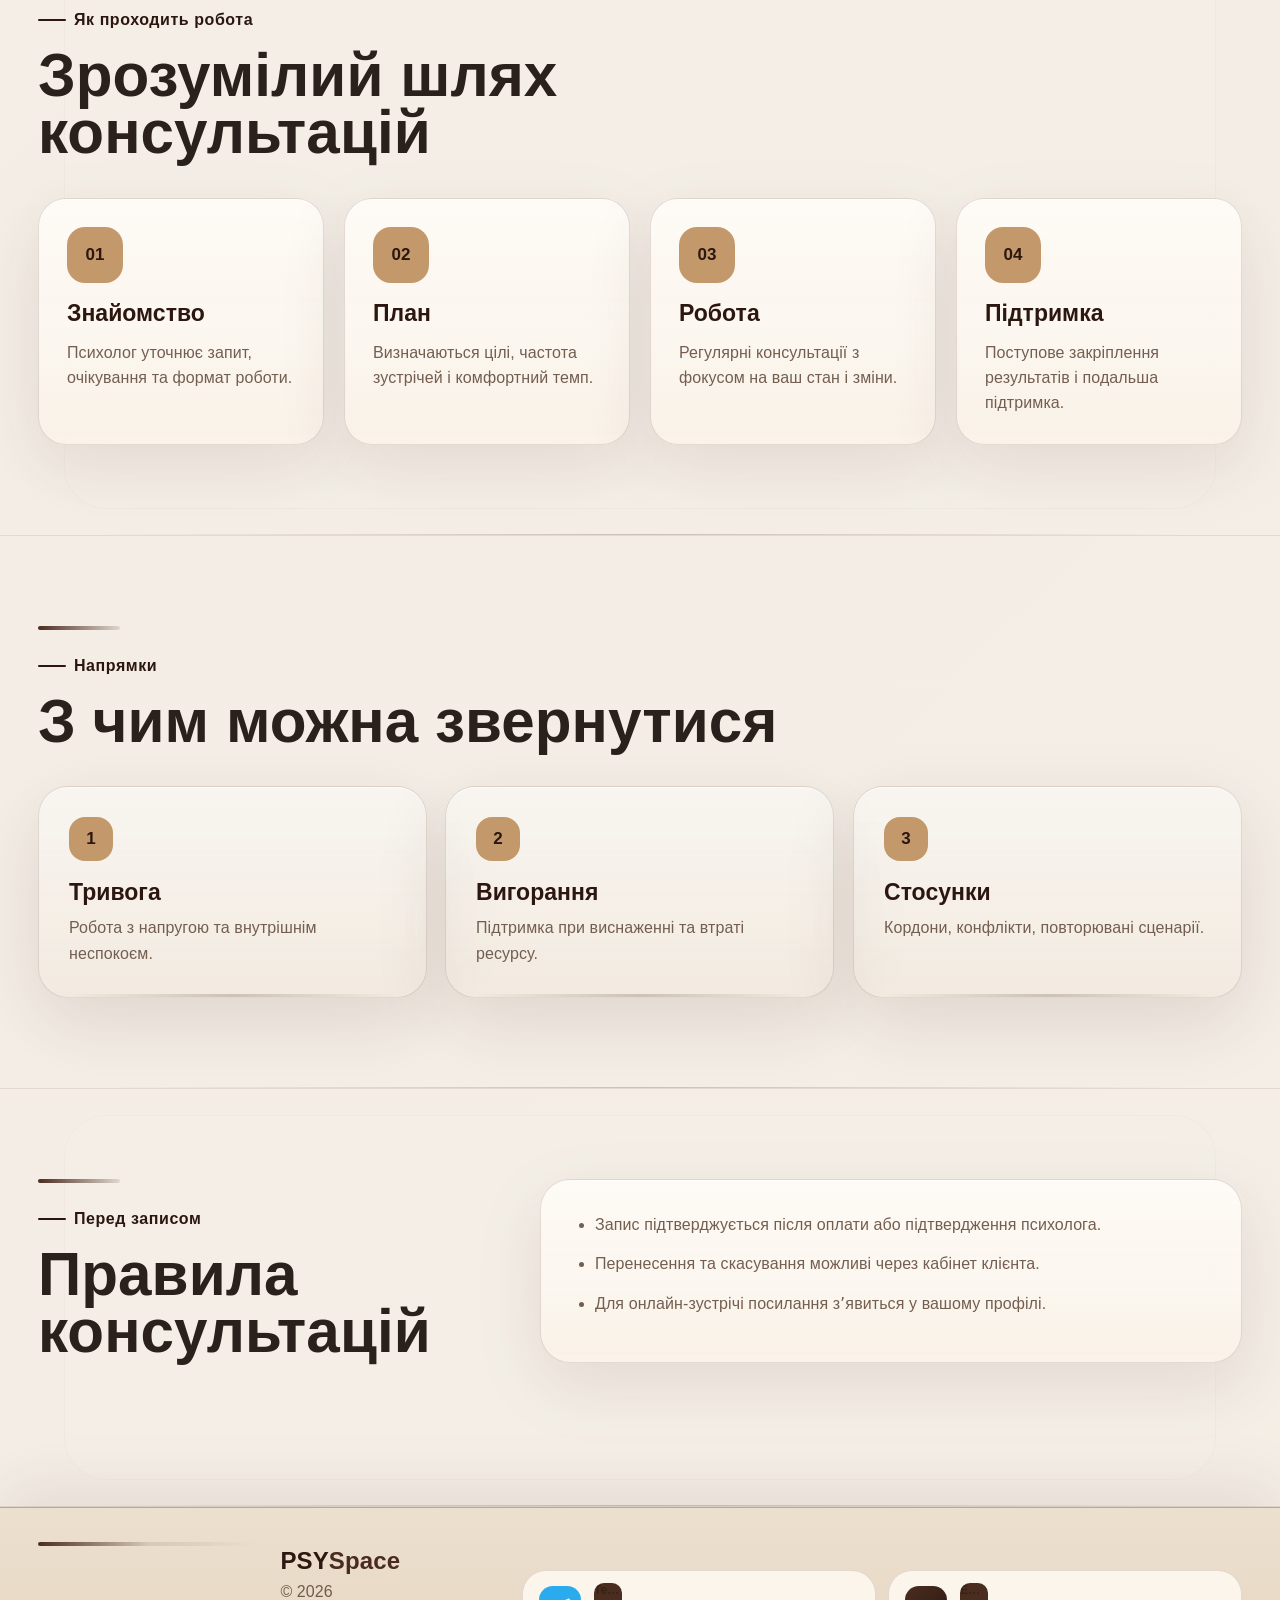
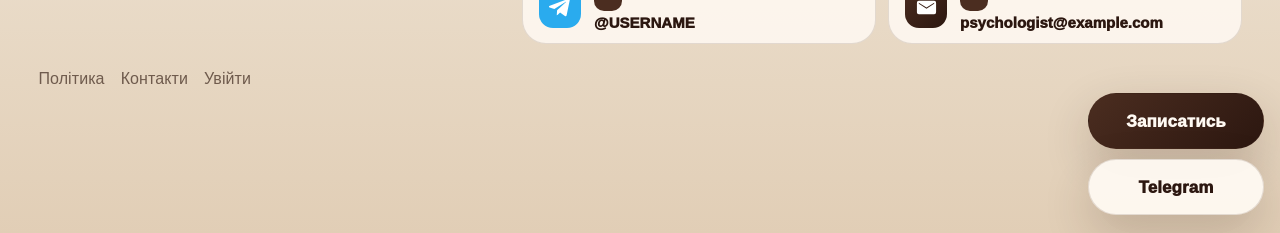
==== commit 1c707a57: "Add files via upload" ====
--- a/index.html
+++ b/index.html
@@ -5,7 +5,17 @@
 <meta name="viewport" content="width=device-width, initial-scale=1.0">
 <title>PSYSpace</title>
 <link rel="stylesheet" href="style.css">
-<link rel="stylesheet" href="clean-direct-final.css">
+<link rel="stylesheet" href="master-polish.css">
+<link rel="stylesheet" href="design-contacts-fix.css">
+<link rel="stylesheet" href="wide-address-settings.css">
+<link rel="stylesheet" href="final-visual-fix.css">
+<link rel="stylesheet" href="ui-stability-fix.css">
+<link rel="stylesheet" href="mobile-polish-final.css">
+<link rel="stylesheet" href="mobile-clean-fix.css">
+<link rel="stylesheet" href="sticky-menu-contact-fix.css">
+<link rel="stylesheet" href="admin-footer-cta-fix.css">
+<link rel="stylesheet" href="admin-structure-footer-fix.css">
+<link rel="stylesheet" href="direct-structure-fix.css">
 </head>
 <body class="public">
 
@@ -90,28 +100,35 @@
 </section>
 </main>
 
+
 <footer class="footer premium-footer">
-  <div class="footer-brand">
+  <div>
     <span class="footer-logo">PSY<span>Space</span></span>
     <p>© 2026</p>
   </div>
-
-  <div class="footer-contacts" id="footerContacts"></div>
-
-  <div class="footer-links">
-    <a href="privacy.html">Політика</a>
-    <a href="contacts.html">Контакти</a>
-    <a href="auth.html">Увійти</a>
+  <div class="footer-contacts" id="footerContacts">
+    <a href="#" target="_blank"><span>◎</span><b>Instagram</b></a>
+    <a href="#" target="_blank"><span>◉</span><b>Telegram</b></a>
+    <a href="#" target="_blank"><span>f</span><b>Facebook</b></a>
+    <a href="tel:+380000000000"><span>☎</span><b>Телефон</b></a>
+    <a href="mailto:psychologist@example.com"><span>@</span><b>Email</b></a>
   </div>
+  <div class="footer-links"><a href="privacy.html">Політика</a><a href="contacts.html">Контакти</a><a href="auth.html">Увійти</a></div>
 </footer>
-
-<div class="fixed-bottom-cta" id="fixedBottomCta">
-  <a class="cta-book" href="services.html#booking">Записатись</a>
-  <a class="cta-telegram" id="fixedTelegramBtn" href="https://t.me/USERNAME" target="_blank" rel="noopener">Telegram</a>
-</div>
-
+<a class="floating-book" href="services.html#booking">Записатись</a>
+<a class="telegram-float" id="telegramFloat" href="https://t.me/USERNAME" target="_blank">Telegram</a>
 <div class="modal" id="appModal"><div class="modal-card"><button class="modal-close" id="modalClose" type="button">×</button><div id="modalBody"></div></div></div>
 <script src="script.js"></script>
-<script src="clean-direct-final.js"></script>
+<script src="final-stable-master.js"></script>
+<script src="design-contacts-fix.js"></script>
+<script src="wide-address-settings.js"></script>
+<script src="final-visual-fix.js"></script>
+<script src="ui-stability-fix.js"></script>
+<script src="mobile-polish-final.js"></script>
+<script src="mobile-clean-fix.js"></script>
+<script src="sticky-menu-contact-fix.js"></script>
+<script src="admin-footer-cta-fix.js"></script>
+<script src="admin-structure-footer-fix.js"></script>
+<script src="direct-structure-fix.js"></script>
 </body>
 </html>
--- a/style.css
+++ b/style.css
@@ -5339,33 +5339,3 @@
     max-height: 230px !important;
   }
 }
-
-
-/* =========================================================
-   FINAL DIRECT CLIENT + FOOTER FIX 2026-06-04
-   Directly appended to style.css so it applies even if patch CSS is cached.
-   ========================================================= */
-html,body{overflow-x:hidden!important}
-body *{box-sizing:border-box!important}
-/* Footer compact and low */
-.footer.premium-footer,.footer{position:relative!important;z-index:2!important;min-height:320px!important;padding:34px clamp(22px,4vw,76px) calc(104px + env(safe-area-inset-bottom))!important;display:grid!important;grid-template-columns:260px minmax(360px,680px)!important;grid-template-areas:"brand contacts" "links contacts"!important;align-items:start!important;gap:18px 52px!important}
-.footer>div:first-child{grid-area:brand!important;margin:0!important;align-self:start!important}.footer-logo{display:block!important;font-size:24px!important;line-height:1.1!important}.footer>div:first-child p{margin:8px 0 0!important;color:rgba(44,23,16,.58)!important}
-.footer-links{grid-area:links!important;position:static!important;left:auto!important;bottom:auto!important;margin-top:auto!important;display:flex!important;flex-wrap:wrap!important;gap:18px!important;align-self:end!important;justify-content:flex-start!important}.footer-links a{font-size:15px!important;line-height:1.1!important;color:rgba(44,23,16,.58)!important;text-decoration:none!important;font-weight:750!important}
-#footerContacts.footer-contacts{grid-area:contacts!important;width:100%!important;max-width:680px!important;margin:0!important;display:grid!important;grid-template-columns:repeat(2,minmax(240px,1fr))!important;gap:12px!important;justify-content:start!important;align-content:start!important;align-self:start!important;justify-self:start!important}
-#footerContacts .footer-contact-link{position:relative!important;display:grid!important;grid-template-columns:42px minmax(0,1fr)!important;grid-template-rows:auto auto!important;column-gap:12px!important;row-gap:2px!important;align-items:center!important;min-height:66px!important;padding:10px 14px!important;border-radius:22px!important;overflow:hidden!important;text-decoration:none!important;background:rgba(255,250,243,.62)!important;border:1px solid rgba(75,45,32,.10)!important;box-shadow:0 12px 34px rgba(75,45,32,.05)!important}
-#footerContacts .footer-contact-link::before,#footerContacts .footer-contact-link::after,#footerContacts span::before,#footerContacts span::after,#footerContacts b::before,#footerContacts b::after{content:none!important;display:none!important}
-#footerContacts .footer-contact-link>*:not(.footer-contact-icon):not(.contact-title-line):not(.contact-value-line){display:none!important}
-.footer-contact-icon{grid-column:1!important;grid-row:1/3!important;width:40px!important;height:40px!important;border-radius:14px!important;display:inline-flex!important;align-items:center!important;justify-content:center!important;justify-self:center!important;align-self:center!important;background:#4b2d20!important;background-size:23px 23px!important;background-position:center!important;background-repeat:no-repeat!important;color:transparent!important;font-size:0!important;line-height:0!important;overflow:hidden!important;margin:0!important}
-.footer-contact-icon.telegram{background-color:#2AABEE!important;background-image:url("data:image/svg+xml,%3Csvg viewBox='0 0 24 24' xmlns='http://www.w3.org/2000/svg'%3E%3Cpath fill='white' d='M21.7 4.3 18.4 20c-.25 1.1-.9 1.35-1.82.84l-5.04-3.72-2.43 2.34c-.27.27-.5.5-1.02.5l.36-5.14 9.36-8.46c.41-.36-.09-.56-.63-.2L5.6 13.45.62 11.9c-1.08-.34-1.1-1.08.23-1.6L20.3 2.8c.9-.34 1.68.2 1.4 1.5Z'/%3E%3C/svg%3E")!important}
-.footer-contact-icon.instagram{background-image:url("data:image/svg+xml,%3Csvg viewBox='0 0 24 24' xmlns='http://www.w3.org/2000/svg'%3E%3Crect width='24' height='24' rx='7' fill='%23d62976'/%3E%3Cpath fill='white' d='M7.8 3.2h8.4A4.6 4.6 0 0 1 20.8 7.8v8.4a4.6 4.6 0 0 1-4.6 4.6H7.8a4.6 4.6 0 0 1-4.6-4.6V7.8a4.6 4.6 0 0 1 4.6-4.6Zm0 2A2.6 2.6 0 0 0 5.2 7.8v8.4a2.6 2.6 0 0 0 2.6 2.6h8.4a2.6 2.6 0 0 0 2.6-2.6V7.8a2.6 2.6 0 0 0-2.6-2.6H7.8ZM12 8a4 4 0 1 1 0 8 4 4 0 0 1 0-8Zm0 2a2 2 0 1 0 0 4 2 2 0 0 0 0-4Zm4.4-2.7a1 1 0 1 1 0 2 1 1 0 0 1 0-2Z'/%3E%3C/svg%3E")!important}
-.footer-contact-icon.facebook{background-color:#1877F2!important;background-image:url("data:image/svg+xml,%3Csvg viewBox='0 0 24 24' xmlns='http://www.w3.org/2000/svg'%3E%3Cpath fill='white' d='M14 8.2V6.7c0-.72.48-.9.82-.9H17V2.1L14 2c-3.34 0-4.1 2.5-4.1 4.1v2.1H7v3.9h2.9V22H14v-9.9h3.45l.46-3.9H14Z'/%3E%3C/svg%3E")!important}
-.footer-contact-icon.email{background-image:url("data:image/svg+xml,%3Csvg viewBox='0 0 24 24' xmlns='http://www.w3.org/2000/svg'%3E%3Cpath fill='white' d='M4 5h16a2 2 0 0 1 2 2v10a2 2 0 0 1-2 2H4a2 2 0 0 1-2-2V7a2 2 0 0 1 2-2Zm0 3.2 8 5 8-5V7l-8 5-8-5v1.2Z'/%3E%3C/svg%3E")!important}
-.footer-contact-icon.phone{background-image:url("data:image/svg+xml,%3Csvg viewBox='0 0 24 24' xmlns='http://www.w3.org/2000/svg'%3E%3Cpath fill='white' d='M6.6 10.8c1.45 2.85 3.75 5.15 6.6 6.6l2.2-2.2c.28-.28.68-.36 1.04-.24 1.14.38 2.36.59 3.56.59.55 0 1 .45 1 1V20c0 .55-.45 1-1 1C10.61 21 3 13.39 3 4c0-.55.45-1 1-1h3.45c.55 0 1 .45 1 1 0 1.2.2 2.42.59 3.56.12.36.04.76-.24 1.04l-2.2 2.2Z'/%3E%3C/svg%3E")!important}
-.contact-title-line{grid-column:2!important;grid-row:1!important;display:block!important;font-size:12px!important;line-height:1.05!important;color:rgba(44,23,16,.56)!important;font-weight:850!important;overflow:hidden!important;text-overflow:ellipsis!important;white-space:nowrap!important}.contact-value-line{grid-column:2!important;grid-row:2!important;display:block!important;font-size:16px!important;line-height:1.15!important;color:#2c1710!important;font-weight:950!important;overflow:hidden!important;text-overflow:ellipsis!important;white-space:nowrap!important}
-/* Fixed CTA, always visible */
-.fixed-bottom-cta{position:fixed!important;right:max(16px,env(safe-area-inset-right))!important;bottom:calc(18px + env(safe-area-inset-bottom))!important;z-index:2147483000!important;display:flex!important;flex-direction:column!important;gap:10px!important;align-items:flex-end!important;pointer-events:none!important;opacity:1!important;visibility:visible!important;transform:none!important}.fixed-bottom-cta a{pointer-events:auto!important;min-width:176px!important;min-height:56px!important;padding:0 24px!important;border-radius:999px!important;display:inline-flex!important;align-items:center!important;justify-content:center!important;text-decoration:none!important;font-weight:950!important;font-size:17px!important;line-height:1!important;box-shadow:0 18px 48px rgba(44,23,16,.22)!important;border:1px solid rgba(75,45,32,.14)!important}.fixed-bottom-cta .cta-book{background:linear-gradient(135deg,#4b2d20,#2c1710)!important;color:#fffaf3!important}.fixed-bottom-cta .cta-telegram{background:rgba(255,250,243,.96)!important;color:#2c1710!important}.floating-book,.telegram-float,.floating-actions,.float-actions,.sticky-actions,.sticky-cta,.quick-actions,.quick-contact,.fixed-cta,.fixed-buttons{display:none!important}
-/* Client dashboard fix */
-body.client main{padding-top:112px!important}.client-shell{display:grid!important;grid-template-columns:240px minmax(0,1fr)!important;gap:28px!important;align-items:start!important;max-width:min(1420px,calc(100vw - 48px))!important;margin-left:auto!important;margin-right:auto!important;padding-top:0!important}.client-sidebar{position:sticky!important;top:128px!important;align-self:start!important;margin-top:0!important;padding:18px!important;max-height:calc(100vh - 148px)!important;overflow-y:auto!important;border-radius:28px!important}.client-content{min-width:0!important;padding-top:0!important}.client-tab h2{margin-top:0!important;margin-bottom:24px!important}.client-tab.active{animation:none!important}.client-profile-card{max-width:min(1260px,calc(100vw - 48px))!important;margin-left:auto!important;margin-right:auto!important}.client-content .cards{grid-template-columns:repeat(auto-fit,minmax(260px,1fr))!important;gap:18px!important}.login-card.profile-form{max-width:880px!important;margin-left:0!important;margin-right:auto!important;padding:clamp(24px,2.6vw,38px)!important;border-radius:30px!important}
-input[type=file]{width:100%!important;color:rgba(44,23,16,.72)!important;font-weight:800!important;background:rgba(255,250,243,.72)!important;border:1px solid rgba(75,45,32,.14)!important;border-radius:18px!important;min-height:54px!important;padding:8px 12px!important}input[type=file]::file-selector-button{margin-right:14px!important;min-height:38px!important;padding:0 18px!important;border:0!important;border-radius:999px!important;background:linear-gradient(135deg,#4b2d20,#2c1710)!important;color:#fffaf3!important;font-weight:900!important;cursor:pointer!important}
-@media(max-width:980px){.footer.premium-footer,.footer{grid-template-columns:1fr!important;grid-template-areas:"brand" "contacts" "links"!important;min-height:auto!important}.footer-contacts,#footerContacts.footer-contacts{width:100%!important;max-width:100%!important;grid-template-columns:1fr!important}.client-shell{grid-template-columns:1fr!important;max-width:calc(100vw - 32px)!important;gap:18px!important}.client-sidebar{position:relative!important;top:auto!important;max-height:none!important}}
-@media(max-width:760px){.footer.premium-footer,.footer{padding:30px 16px calc(148px + env(safe-area-inset-bottom))!important}.footer-links{position:static!important;margin-top:8px!important}.fixed-bottom-cta{right:14px!important;bottom:calc(16px + env(safe-area-inset-bottom))!important;gap:8px!important}.fixed-bottom-cta a{min-width:148px!important;min-height:52px!important;padding:0 18px!important;font-size:16px!important}body.client main{padding-top:98px!important}.client-profile-card{max-width:calc(100vw - 32px)!important}.login-card.profile-form{max-width:100%!important}}
--- a/master-polish.css
+++ b/master-polish.css
@@ -0,0 +1,296 @@
+
+:root{
+  --site-max: 1480px;
+  --page-pad: clamp(20px, 3.6vw, 64px);
+  --brown: #2c1710;
+  --brown2: #4b2d20;
+  --muted: #735e50;
+  --paper: #f8f0e5;
+  --radius: 30px;
+}
+
+/* page shell */
+html{scroll-behavior:smooth;}
+html,body{min-height:100%;}
+body{
+  min-height:100vh !important;
+  display:flex !important;
+  flex-direction:column !important;
+  letter-spacing:.006em !important;
+  text-rendering:optimizeLegibility !important;
+  -webkit-font-smoothing:antialiased !important;
+}
+main{flex:1 0 auto !important;}
+.footer,.premium-footer{margin-top:auto !important; flex-shrink:0 !important;}
+
+/* common width */
+.section,.page-hero,.compact-top,.booking-section,.urgent-standalone-section,.about-custom-section,
+.home-hero-new,.hero-grid,.hero-inner,.hero-content-grid,.about-clean-layout,
+.home-availability-panel,.home-panels,.home-bottom-grid{
+  max-width:var(--site-max) !important;
+  width:100% !important;
+  margin-left:auto !important;
+  margin-right:auto !important;
+  padding-left:var(--page-pad) !important;
+  padding-right:var(--page-pad) !important;
+  box-sizing:border-box !important;
+}
+.page-hero{
+  padding-top:clamp(118px, 11vw, 168px) !important;
+  padding-bottom:clamp(44px, 6vw, 82px) !important;
+}
+.page-hero h1{
+  max-width:1100px !important;
+  line-height:.94 !important;
+  letter-spacing:-.048em !important;
+}
+.hero-text,.page-hero p{max-width:800px !important;}
+
+/* typography */
+p,li,.hero-text,.service-card p,.professional-path-card p,.booking-box,.booking-summary,.about-custom-card p{
+  line-height:1.72 !important;
+  letter-spacing:.01em !important;
+}
+h1,h2,h3,.btn,button,.nav a,.price,strong{letter-spacing:-.012em !important;}
+.eyebrow{letter-spacing:.035em !important;}
+
+/* no word destruction */
+.about-facts-grid span,.about-facts-grid strong,.service-card h3,.service-card p,
+.professional-path-card h2,.professional-path-card p,.professional-path-card li,
+.about-custom-card h3,.about-custom-card p{
+  word-break:keep-all !important;
+  overflow-wrap:normal !important;
+  hyphens:none !important;
+}
+
+/* header/nav */
+.header,.site-header,.navbar{
+  max-width:min(1180px, calc(100vw - 28px)) !important;
+  left:50% !important;
+  transform:translateX(-50%) !important;
+  right:auto !important;
+  border-radius:999px !important;
+}
+.nav{align-items:center !important; gap:6px !important;}
+.nav a{white-space:nowrap !important; line-height:1 !important; padding:12px 14px !important;}
+.nav a.active-nav,.nav a[aria-current="page"]{
+  background:linear-gradient(135deg,var(--brown2),var(--brown)) !important;
+  color:#fff !important;
+  border-radius:999px !important;
+  box-shadow:0 12px 30px rgba(75,45,32,.18) !important;
+}
+
+/* home */
+.home-hero-new,.hero-grid,.hero-inner,.hero-content-grid{
+  display:grid !important;
+  grid-template-columns:minmax(320px,430px) minmax(0,1fr) !important;
+  gap:clamp(34px,5vw,72px) !important;
+  align-items:center !important;
+}
+.hero-content,.hero-copy,.hero-text-block{max-width:720px !important; justify-self:start !important; text-align:left !important;}
+#homePsychologistName,.hero-name-title{
+  max-width:800px !important;
+  font-size:clamp(46px,6.2vw,86px) !important;
+  line-height:.94 !important;
+  letter-spacing:-.05em !important;
+  color:var(--brown) !important;
+}
+.home-photo-frame,#homePsychologistPhoto{
+  width:100% !important;
+  min-height:500px !important;
+  max-height:640px !important;
+  aspect-ratio:4/5.2 !important;
+  padding:0 !important;
+  border:0 !important;
+  background:transparent !important;
+  box-shadow:none !important;
+}
+.home-photo-frame img,#homePsychologistPhoto img{
+  width:100% !important; height:100% !important; object-fit:cover !important; object-position:center top !important;
+  border-radius:32px !important; box-shadow:0 28px 78px rgba(75,45,32,.16) !important;
+}
+.home-availability-panel,.home-panels,.home-bottom-grid{
+  grid-template-columns:minmax(0,1fr) minmax(380px,.82fr) !important;
+  gap:24px !important; align-items:stretch !important; margin-top:clamp(52px,7vw,96px) !important;
+}
+.home-availability-card,.urgent-notice,.urgent-standalone-card{
+  min-height:230px !important; border-radius:30px !important; padding:clamp(26px,3vw,38px) !important; overflow:visible !important;
+}
+.home-availability-card p,.urgent-standalone-card p,.urgent-notice p{max-width:780px !important; margin-top:0 !important;}
+.home-availability-card li,.home-availability-card .available-item{
+  min-height:58px !important; display:flex !important; align-items:center !important; justify-content:space-between !important;
+  gap:18px !important; padding:14px 18px !important; border-radius:18px !important;
+  background:rgba(255,250,243,.58) !important; border:1px solid rgba(75,45,32,.10) !important;
+}
+
+/* about */
+.about-clean-layout{
+  display:grid !important;
+  grid-template-columns:minmax(340px,440px) minmax(0,1fr) !important;
+  gap:clamp(34px,5vw,78px) !important;
+  align-items:start !important;
+}
+.about-title-row h1{font-size:clamp(52px,7vw,96px) !important; max-width:980px !important;}
+#psychologistPhoto,.about-photo-wrap .photo-placeholder{
+  width:100% !important; min-height:540px !important; max-height:680px !important; aspect-ratio:4/5.25 !important;
+  padding:0 !important; border:0 !important; background:transparent !important; box-shadow:none !important; overflow:visible !important;
+}
+#psychologistPhoto img,.about-photo-wrap .photo-placeholder img{
+  width:100% !important; height:100% !important; object-fit:cover !important; object-position:center top !important;
+  border-radius:32px !important; box-shadow:0 28px 78px rgba(75,45,32,.16) !important; border:1px solid rgba(75,45,32,.10) !important;
+}
+.about-info-wrap{min-width:0 !important; display:grid !important; gap:24px !important;}
+.about-facts-grid{
+  display:grid !important; grid-template-columns:repeat(4,minmax(0,1fr)) !important; gap:12px !important; margin:0 !important; align-items:stretch !important;
+}
+.about-facts-grid article{
+  min-height:132px !important; height:auto !important; padding:20px 18px !important; border-radius:24px !important;
+  display:flex !important; flex-direction:column !important; justify-content:center !important; overflow:hidden !important;
+  background:linear-gradient(rgba(255,255,255,.46),rgba(239,227,212,.30)), url("images/paper-texture.jpeg") !important;
+  background-size:auto,140px auto !important; border:1px solid rgba(75,45,32,.13) !important;
+}
+.about-facts-grid span{
+  display:block !important; font-size:13px !important; line-height:1.1 !important; margin-bottom:8px !important; color:rgba(44,23,16,.64) !important;
+}
+.about-facts-grid strong{
+  display:block !important; font-size:clamp(17px,1.18vw,22px) !important; line-height:1.2 !important;
+}
+.about-facts-grid article:nth-child(3) strong,.about-facts-grid article:nth-child(4) strong{
+  font-size:clamp(15px,1vw,20px) !important;
+}
+.professional-path-card{
+  width:100% !important; max-width:100% !important; border-radius:32px !important; padding:clamp(30px,4vw,48px) !important; text-align:left !important;
+}
+.professional-path-card h2{font-size:clamp(38px,4vw,62px) !important; line-height:.98 !important;}
+.professional-path-card p,.professional-path-card li{max-width:820px !important; line-height:1.68 !important;}
+.about-custom-grid{display:grid !important; grid-template-columns:repeat(3,minmax(0,1fr)) !important; gap:18px !important;}
+.about-custom-card{padding:28px !important; border-radius:28px !important; min-height:190px !important;}
+
+/* services */
+.service-category-filters{display:flex !important; flex-wrap:wrap !important; gap:10px !important; margin-bottom:30px !important;}
+.service-category-filters button,.filter-btn{border-radius:999px !important; padding:11px 16px !important;}
+.services-groups{display:grid !important; gap:44px !important;}
+.service-type-group{display:grid !important; gap:18px !important;}
+.service-type-head{max-width:860px !important;}
+.service-type-head h2{font-size:clamp(34px,4.2vw,62px) !important; line-height:.98 !important; margin-bottom:10px !important;}
+.service-type-group .cards,.cards{
+  display:grid !important; grid-template-columns:repeat(auto-fit,minmax(330px,1fr)) !important; gap:20px !important; align-items:stretch !important;
+}
+.service-card{
+  position:relative !important; min-height:285px !important; height:100% !important; padding:28px !important; border-radius:30px !important;
+  display:flex !important; flex-direction:column !important; justify-content:space-between !important; text-align:left !important; overflow:hidden !important;
+}
+.service-card h3{font-size:clamp(24px,2.2vw,34px) !important; line-height:1.05 !important;}
+.service-card p{line-height:1.6 !important;}
+.service-card.urgent-service{border-color:rgba(183,101,93,.26) !important;}
+.service-card.urgent-service::before{
+  content:""; position:absolute !important; top:0 !important; left:0 !important; right:0 !important; height:8px !important;
+  border-radius:30px 30px 0 0 !important; background:linear-gradient(90deg,#b7655d,rgba(183,101,93,.35)) !important; transform:none !important; opacity:1 !important;
+}
+.service-card.urgent-service::after{
+  content:"Терміново" !important; position:absolute !important; top:18px !important; right:18px !important; left:auto !important; bottom:auto !important;
+  width:auto !important; height:auto !important; padding:8px 12px !important; border-radius:999px !important;
+  background:linear-gradient(135deg,#b7655d,#7b2f2b) !important; color:#fff !important; font-size:13px !important; font-weight:950 !important; transform:none !important;
+}
+.service-card.urgent-service h3{padding-right:118px !important;}
+
+/* booking form */
+.booking-layout{display:grid !important; grid-template-columns:minmax(0,1.08fr) minmax(300px,.72fr) !important; gap:24px !important; align-items:start !important;}
+.booking-box,.booking-summary{border-radius:32px !important; padding:clamp(26px,3vw,38px) !important;}
+.booking-box input,.booking-box textarea{
+  width:100% !important; min-height:56px !important; border-radius:18px !important; box-sizing:border-box !important;
+}
+.booking-box select,.booking-box input[type="date"]{
+  position:absolute !important; opacity:0 !important; pointer-events:none !important; width:1px !important; height:1px !important; margin:0 !important;
+}
+.custom-select-ui{position:relative !important; width:100% !important; min-height:62px !important; margin:8px 0 16px !important; z-index:20 !important;}
+.custom-select-button{
+  width:100% !important; min-height:62px !important; border-radius:22px !important; padding:0 20px !important;
+  display:flex !important; align-items:center !important; justify-content:space-between !important; gap:16px !important;
+  background:linear-gradient(rgba(255,255,255,.56),rgba(239,227,212,.30)), url("images/paper-texture.jpeg") !important;
+  background-size:auto,140px auto !important; border:1px solid rgba(75,45,32,.16) !important; color:var(--brown) !important;
+  font-weight:900 !important; text-align:left !important; box-shadow:inset 0 1px 0 rgba(255,255,255,.68) !important;
+}
+.custom-select-button::after{content:"⌄"; font-size:22px; line-height:1; color:var(--brown2);}
+.custom-select-menu{
+  position:absolute !important; top:calc(100% + 8px) !important; left:0 !important; right:0 !important; display:none !important;
+  padding:10px !important; border-radius:24px !important;
+  background:linear-gradient(rgba(255,255,255,.96),rgba(239,227,212,.94)), url("images/paper-texture.jpeg") !important;
+  background-size:auto,140px auto !important; border:1px solid rgba(75,45,32,.16) !important;
+  box-shadow:0 24px 74px rgba(44,23,16,.18) !important; max-height:280px !important; overflow:auto !important; z-index:999 !important;
+}
+.custom-select-ui.open .custom-select-menu{display:grid !important; gap:6px !important;}
+.custom-select-option{
+  border:0 !important; width:100% !important; padding:14px 16px !important; border-radius:16px !important; background:transparent !important;
+  color:var(--brown) !important; font-weight:850 !important; text-align:left !important; cursor:pointer !important;
+}
+.custom-select-option:hover,.custom-select-option.active{background:linear-gradient(135deg,var(--brown2),var(--brown)) !important; color:#fff !important;}
+.custom-field-label{display:block !important; margin:16px 0 8px !important; color:var(--brown2) !important; font-weight:950 !important;}
+.booking-calendar-ui{margin-top:10px !important; position:relative !important; z-index:5 !important;}
+.booking-date-strip{display:grid !important; grid-template-columns:repeat(auto-fit,minmax(150px,1fr)) !important; gap:12px !important;}
+.booking-date-card{
+  min-height:88px !important; border-radius:24px !important; padding:16px !important; text-align:left !important;
+  background:linear-gradient(rgba(255,255,255,.50),rgba(239,227,212,.30)), url("images/paper-texture.jpeg") !important;
+  background-size:auto,135px auto !important; border:1px solid rgba(75,45,32,.14) !important; color:var(--brown) !important;
+}
+.booking-date-card.active,.booking-date-card:hover{background:linear-gradient(135deg,var(--brown2),var(--brown)) !important; color:#fff !important;}
+.booking-time-grid{display:grid !important; grid-template-columns:repeat(auto-fit,minmax(110px,1fr)) !important; gap:10px !important; margin-top:14px !important;}
+.time-pill{min-height:52px !important; border-radius:18px !important; background:rgba(255,250,243,.86) !important; color:var(--brown) !important; border:1px solid rgba(75,45,32,.14) !important;}
+.time-pill.active,.time-pill:hover{background:linear-gradient(135deg,var(--brown2),var(--brown)) !important; color:#fff !important;}
+.urgent-request-panel-clean{display:none; margin-top:18px; padding:22px; border-radius:24px; background:rgba(255,250,243,.68); border:1px solid rgba(183,101,93,.24);}
+.urgent-request-panel-clean.active{display:block !important;}
+
+/* admin calendar */
+#adminCalendar,.calendar-grid{display:grid !important; grid-template-columns:repeat(7,minmax(100px,1fr)) !important; gap:9px !important;}
+.calendar-day{min-height:104px !important; height:104px !important; border-radius:18px !important; padding:10px !important; overflow:hidden !important;}
+.calendar-day.off{background:linear-gradient(135deg,rgba(183,101,93,.92),rgba(122,47,43,.95)) !important; color:#fff !important;}
+.slot-chip{display:block !important; width:100% !important; margin-top:6px !important; padding:6px 8px !important; border-radius:999px !important; white-space:nowrap !important; overflow:hidden !important; text-overflow:ellipsis !important; font-size:12px !important; font-weight:900 !important;}
+
+/* booking modal */
+.booking-flow-modal{position:fixed; inset:0; z-index:9999; display:none; align-items:center; justify-content:center; padding:20px; background:rgba(44,23,16,.34); backdrop-filter:blur(10px);}
+.booking-flow-modal.active{display:flex !important;}
+.booking-flow-card{width:min(680px,100%); max-height:90vh; overflow:auto; border-radius:34px; padding:30px; background:linear-gradient(rgba(255,255,255,.48),rgba(239,227,212,.34)), url("images/paper-texture.jpeg") !important; background-size:auto,145px auto !important; border:1px solid rgba(75,45,32,.16); box-shadow:0 34px 100px rgba(44,23,16,.26); color:var(--brown);}
+.booking-flow-row{display:grid; grid-template-columns:160px 1fr; gap:12px; padding:13px 14px; border-radius:18px; background:rgba(255,250,243,.72); border:1px solid rgba(75,45,32,.10); margin-bottom:10px;}
+
+/* auth */
+.single-auth-screen{min-height:calc(100vh - 80px) !important; display:flex !important; align-items:center !important; justify-content:center !important;}
+.single-auth-shell{width:min(560px,100%) !important; display:block !important;}
+.auth-visual{display:none !important;}
+.google-auth-btn{width:100% !important; min-height:58px !important; border-radius:999px !important; border:1px solid rgba(75,45,32,.16) !important; background:rgba(255,255,255,.84) !important; color:var(--brown) !important; display:flex !important; align-items:center !important; justify-content:center !important; gap:12px !important;}
+.google-mark{width:34px; height:34px; border-radius:50%; display:inline-flex; align-items:center; justify-content:center; background:#fff; color:#4285f4; font-weight:950;}
+
+/* footer */
+.footer,.premium-footer{
+  background:linear-gradient(rgba(235,222,205,.96),rgba(224,204,180,.96)), url("images/paper-texture.jpeg") !important;
+  background-size:auto,150px auto !important; border-top:1px solid rgba(75,45,32,.24) !important; box-shadow:0 -20px 60px rgba(75,45,32,.09) !important;
+}
+.footer-contacts{display:flex !important; flex-wrap:wrap !important; gap:12px !important;}
+.footer-contacts a{display:inline-flex !important; align-items:center !important; gap:10px !important; padding:12px 16px !important; border-radius:999px !important; text-decoration:none !important; color:var(--brown) !important; background:rgba(255,250,243,.86) !important; border:1px solid rgba(75,45,32,.14) !important;}
+.social-icon-svg{width:34px; height:34px; border-radius:12px; display:inline-flex; align-items:center; justify-content:center; color:#fff; font-weight:950; font-size:12px; flex:0 0 auto;}
+.social-icon-svg.instagram{background:radial-gradient(circle at 30% 110%,#feda75 0%,#fa7e1e 28%,#d62976 55%,#962fbf 76%,#4f5bd5 100%);}
+.social-icon-svg.telegram{background:#2AABEE;}
+.social-icon-svg.facebook{background:#1877F2;}
+.social-icon-svg.email,.social-icon-svg.phone{background:linear-gradient(135deg,var(--brown2),var(--brown));}
+
+/* responsive */
+@media(max-width:1180px){
+  .home-hero-new,.hero-grid,.hero-inner,.hero-content-grid,.about-clean-layout,.booking-layout,.home-availability-panel,.home-panels,.home-bottom-grid{grid-template-columns:1fr !important;}
+  .home-photo-frame,#homePsychologistPhoto,#psychologistPhoto{width:min(520px,100%) !important; min-height:500px !important;}
+  .about-facts-grid{grid-template-columns:repeat(2,minmax(0,1fr)) !important;}
+  .about-facts-grid strong{font-size:clamp(18px,2.2vw,24px) !important;}
+  .about-custom-grid{grid-template-columns:repeat(2,minmax(0,1fr)) !important;}
+}
+@media(max-width:720px){
+  .section,.page-hero,.compact-top,.booking-section,.urgent-standalone-section,.about-custom-section,.home-hero-new,.hero-grid,.hero-inner,.hero-content-grid,.about-clean-layout{padding-left:16px !important; padding-right:16px !important;}
+  p,li,.hero-text{line-height:1.62 !important;}
+  .about-facts-grid,.about-custom-grid,.booking-date-strip,.booking-time-grid,.service-type-group .cards,.cards{grid-template-columns:1fr !important;}
+  .about-facts-grid article{min-height:auto !important; align-items:flex-start !important;}
+  .home-photo-frame,#homePsychologistPhoto,#psychologistPhoto{width:100% !important; min-height:420px !important;}
+  .page-hero h1,.about-title-row h1,#homePsychologistName{font-size:clamp(42px,13vw,62px) !important;}
+  .service-card.urgent-service h3{padding-right:0 !important; margin-top:42px !important;}
+  .custom-select-menu{max-height:230px !important;}
+  #adminCalendar,.calendar-grid{grid-template-columns:repeat(7,minmax(38px,1fr)) !important; gap:5px !important;}
+  .calendar-day{min-height:70px !important; height:70px !important; border-radius:12px !important; padding:5px !important;}
+  .slot-chip{font-size:10px !important; padding:3px 4px !important;}
+  .booking-flow-row{grid-template-columns:1fr;}
+}
--- a/design-contacts-fix.css
+++ b/design-contacts-fix.css
@@ -0,0 +1,562 @@
+
+/* =========================================================
+   DESIGN + CONTACTS FIX
+   - text collisions
+   - letter spacing
+   - real-looking social icons
+   - smoother animations
+   - offline addresses with Google Maps
+   ========================================================= */
+
+:root{
+  --site-max: 1540px;
+  --page-pad: clamp(20px, 3.2vw, 68px);
+  --brown:#2c1710;
+  --brown-2:#4b2d20;
+  --muted:#6f5b4d;
+  --soft:#f7efe4;
+  --line:rgba(75,45,32,.14);
+}
+
+/* Wider pages */
+.section,
+.page-hero,
+.compact-top,
+.booking-section,
+.urgent-standalone-section,
+.about-custom-section,
+.offline-addresses-section,
+.home-hero-new,
+.hero-grid,
+.hero-inner,
+.hero-content-grid,
+.about-clean-layout,
+.home-availability-panel,
+.home-panels,
+.home-bottom-grid{
+  max-width: var(--site-max) !important;
+  width: 100% !important;
+  padding-left: var(--page-pad) !important;
+  padding-right: var(--page-pad) !important;
+  box-sizing: border-box !important;
+}
+
+/* Better global text rhythm */
+body{
+  letter-spacing: .012em !important;
+  font-kerning: normal !important;
+  text-rendering: geometricPrecision !important;
+  -webkit-font-smoothing: antialiased !important;
+}
+
+p, li, small, span, input, textarea, select, button, a{
+  letter-spacing: .012em !important;
+}
+
+h1,h2,h3,h4,strong,.btn,.nav a,.price{
+  letter-spacing: -.006em !important;
+}
+
+p,
+li,
+.hero-text,
+.home-availability-card p,
+.urgent-standalone-card p,
+.service-card p,
+.professional-path-card p,
+.about-custom-card p,
+.contact-card p,
+.booking-summary p{
+  line-height: 1.78 !important;
+}
+
+/* Stop letters/words from breaking badly */
+.about-facts-grid *,
+.service-card *,
+.professional-path-card *,
+.about-custom-card *,
+.home-availability-card *,
+.urgent-standalone-card *,
+.contact-card *,
+.footer *,
+.booking-box *,
+.booking-summary *{
+  word-break: normal !important;
+  overflow-wrap: normal !important;
+  hyphens: none !important;
+}
+
+/* Prevent text overlap in cards */
+.home-availability-card,
+.urgent-standalone-card,
+.service-card,
+.about-custom-card,
+.contact-card,
+.booking-box,
+.booking-summary,
+.professional-path-card{
+  overflow: visible !important;
+}
+
+.home-availability-card,
+.urgent-standalone-card{
+  display: flex !important;
+  flex-direction: column !important;
+  justify-content: center !important;
+  gap: 16px !important;
+}
+
+.home-availability-panel,
+.home-panels,
+.home-bottom-grid{
+  margin-top: clamp(72px, 8vw, 118px) !important;
+  gap: clamp(24px, 3vw, 42px) !important;
+  align-items: stretch !important;
+}
+
+.home-availability-card .available-item,
+.home-availability-card li{
+  min-height: 66px !important;
+  padding: 16px 20px !important;
+  align-items: center !important;
+  line-height: 1.35 !important;
+}
+
+/* Tags under hero should not overlap */
+.hero-actions,
+.hero-tags,
+.home-tags{
+  display: flex !important;
+  flex-wrap: wrap !important;
+  align-items: center !important;
+  gap: 12px !important;
+  margin-top: 22px !important;
+}
+
+.hero-actions + .hero-tags,
+.hero-tags + .hero-actions{
+  margin-top: 16px !important;
+}
+
+.hero-tags span,
+.home-tags span,
+.chip,
+.tag{
+  display: inline-flex !important;
+  align-items: center !important;
+  justify-content: center !important;
+  min-height: 42px !important;
+  padding: 10px 16px !important;
+  border-radius: 999px !important;
+  line-height: 1 !important;
+  white-space: nowrap !important;
+}
+
+/* About facts: equal cards, no broken words */
+.about-facts-grid{
+  grid-template-columns: repeat(4, minmax(180px, 1fr)) !important;
+  gap: 16px !important;
+  align-items: stretch !important;
+}
+
+.about-facts-grid article{
+  min-height: 136px !important;
+  height: auto !important;
+  padding: 22px 20px !important;
+  display: flex !important;
+  flex-direction: column !important;
+  justify-content: center !important;
+  align-items: flex-start !important;
+}
+
+.about-facts-grid span{
+  margin-bottom: 10px !important;
+  line-height: 1.15 !important;
+}
+
+.about-facts-grid strong{
+  font-size: clamp(18px, 1.12vw, 22px) !important;
+  line-height: 1.24 !important;
+  white-space: normal !important;
+}
+
+/* For long language/format values: allow whole-word wrap only */
+.about-facts-grid article:nth-child(3) strong,
+.about-facts-grid article:nth-child(4) strong{
+  overflow-wrap: anywhere !important;
+  word-break: normal !important;
+}
+
+/* Services cards clean urgent accent */
+.service-card{
+  min-height: 300px !important;
+  padding: 32px !important;
+  gap: 18px !important;
+}
+
+.service-card.urgent-service::before{
+  top: 0 !important;
+  left: 0 !important;
+  right: 0 !important;
+  height: 7px !important;
+  border-radius: 30px 30px 0 0 !important;
+  transform: none !important;
+}
+
+.service-card.urgent-service::after{
+  top: 20px !important;
+  right: 20px !important;
+  transform: none !important;
+  box-shadow: none !important;
+}
+
+.service-card.urgent-service h3{
+  padding-right: 124px !important;
+}
+
+.service-card h3{
+  line-height: 1.12 !important;
+  margin-bottom: 8px !important;
+}
+
+.service-card p{
+  margin-top: 0 !important;
+  margin-bottom: 8px !important;
+}
+
+/* Custom select/dropdown windows */
+.booking-box select,
+.booking-box input[type="date"]{
+  position: absolute !important;
+  opacity: 0 !important;
+  pointer-events: none !important;
+  width: 1px !important;
+  height: 1px !important;
+  margin: 0 !important;
+}
+
+.custom-select-ui{
+  position: relative !important;
+  width: 100% !important;
+  min-height: 64px !important;
+  margin: 10px 0 18px !important;
+  z-index: 30 !important;
+}
+
+.custom-select-button{
+  width: 100% !important;
+  min-height: 64px !important;
+  border-radius: 22px !important;
+  padding: 0 22px !important;
+  display: flex !important;
+  align-items: center !important;
+  justify-content: space-between !important;
+  gap: 16px !important;
+  background:
+    linear-gradient(rgba(255,255,255,.62), rgba(239,227,212,.34)),
+    url("images/paper-texture.jpeg") !important;
+  background-size: auto, 145px auto !important;
+  border: 1px solid rgba(75,45,32,.16) !important;
+  color: var(--brown) !important;
+  font-weight: 900 !important;
+  text-align: left !important;
+  box-shadow: inset 0 1px 0 rgba(255,255,255,.70), 0 12px 34px rgba(75,45,32,.06) !important;
+}
+
+.custom-select-button span{
+  display: block !important;
+  min-width: 0 !important;
+  white-space: normal !important;
+  line-height: 1.25 !important;
+}
+
+.custom-select-button::after{
+  content: "⌄";
+  flex: 0 0 auto;
+  font-size: 22px;
+  line-height: 1;
+  color: var(--brown-2);
+}
+
+.custom-select-menu{
+  position: absolute !important;
+  top: calc(100% + 8px) !important;
+  left: 0 !important;
+  right: 0 !important;
+  display: none !important;
+  padding: 10px !important;
+  border-radius: 24px !important;
+  background:
+    linear-gradient(rgba(255,255,255,.98), rgba(239,227,212,.96)),
+    url("images/paper-texture.jpeg") !important;
+  background-size: auto, 145px auto !important;
+  border: 1px solid rgba(75,45,32,.18) !important;
+  box-shadow: 0 24px 74px rgba(44,23,16,.20) !important;
+  max-height: 290px !important;
+  overflow: auto !important;
+  z-index: 9999 !important;
+}
+
+.custom-select-ui.open .custom-select-menu{
+  display: grid !important;
+  gap: 7px !important;
+}
+
+.custom-select-option{
+  border: 0 !important;
+  width: 100% !important;
+  padding: 14px 16px !important;
+  border-radius: 16px !important;
+  background: transparent !important;
+  color: var(--brown) !important;
+  font-weight: 850 !important;
+  text-align: left !important;
+  cursor: pointer !important;
+  line-height: 1.25 !important;
+}
+
+.custom-select-option:hover,
+.custom-select-option.active{
+  background: linear-gradient(135deg, var(--brown-2), var(--brown)) !important;
+  color: #fff !important;
+}
+
+.custom-field-label{
+  display: block !important;
+  margin: 16px 0 8px !important;
+  color: var(--brown-2) !important;
+  font-weight: 950 !important;
+}
+
+/* Smooth animations */
+.reveal,
+.service-card,
+.about-custom-card,
+.contact-card,
+.offline-address-card,
+.booking-date-card,
+.time-pill,
+.btn,
+.nav a,
+.custom-select-button{
+  transition:
+    transform .55s cubic-bezier(.22,1,.36,1),
+    opacity .55s ease,
+    box-shadow .45s ease,
+    background .45s ease,
+    border-color .45s ease !important;
+}
+
+.reveal:not(.visible){
+  opacity: 0;
+  transform: translateY(18px);
+}
+
+.reveal.visible{
+  opacity: 1;
+  transform: translateY(0);
+}
+
+.service-card:hover,
+.about-custom-card:hover,
+.contact-card:hover,
+.offline-address-card:hover,
+.booking-date-card:hover,
+.time-pill:hover,
+.btn:hover{
+  transform: translateY(-3px) !important;
+}
+
+@media (prefers-reduced-motion: no-preference){
+  .page-hero h1,
+  .hero-content,
+  .home-photo-frame,
+  .about-photo-wrap{
+    animation: softRise .75s cubic-bezier(.22,1,.36,1) both;
+  }
+
+  .home-photo-frame,
+  .about-photo-wrap{
+    animation-delay: .08s;
+  }
+
+  @keyframes softRise{
+    from{opacity:0; transform: translateY(20px);}
+    to{opacity:1; transform: translateY(0);}
+  }
+}
+
+/* Footer/social icons */
+.footer-contacts a{
+  min-height: 58px !important;
+  line-height: 1.15 !important;
+}
+
+.social-icon-svg{
+  width: 36px !important;
+  height: 36px !important;
+  border-radius: 13px !important;
+  display: inline-flex !important;
+  align-items: center !important;
+  justify-content: center !important;
+  flex: 0 0 36px !important;
+  overflow: hidden !important;
+  font-size: 0 !important;
+  background: var(--brown) !important;
+}
+
+.social-icon-svg svg{
+  width: 22px !important;
+  height: 22px !important;
+  display: block !important;
+}
+
+.social-icon-svg.instagram{
+  background: radial-gradient(circle at 30% 110%,#feda75 0%,#fa7e1e 28%,#d62976 55%,#962fbf 76%,#4f5bd5 100%) !important;
+}
+.social-icon-svg.telegram{background:#2AABEE !important;}
+.social-icon-svg.facebook{background:#1877F2 !important;}
+.social-icon-svg.email,.social-icon-svg.phone{background:linear-gradient(135deg,var(--brown-2),var(--brown)) !important;}
+
+/* Contact offline addresses */
+.offline-addresses-section{
+  padding-top: clamp(44px, 6vw, 84px) !important;
+  padding-bottom: clamp(54px, 7vw, 96px) !important;
+}
+
+.offline-address-grid{
+  display: grid !important;
+  grid-template-columns: repeat(2, minmax(0, 1fr)) !important;
+  gap: 22px !important;
+}
+
+.offline-address-card{
+  border-radius: 32px !important;
+  overflow: hidden !important;
+  background:
+    linear-gradient(rgba(255,255,255,.44), rgba(239,227,212,.28)),
+    url("images/paper-texture.jpeg") !important;
+  background-size: auto, 150px auto !important;
+  border: 1px solid var(--line) !important;
+  box-shadow: 0 24px 74px rgba(75,45,32,.10), inset 0 1px 0 rgba(255,255,255,.64) !important;
+}
+
+.map-preview{
+  min-height: 210px !important;
+  padding: 28px !important;
+  display: flex !important;
+  align-items: flex-end !important;
+  gap: 16px !important;
+  background:
+    radial-gradient(circle at 20% 20%, rgba(75,45,32,.12), transparent 34%),
+    linear-gradient(135deg, rgba(75,45,32,.14), rgba(239,227,212,.46)),
+    url("images/paper-texture.jpeg") !important;
+  background-size: auto, auto, 130px auto !important;
+  border-bottom: 1px solid rgba(75,45,32,.12) !important;
+  position: relative !important;
+}
+
+.map-preview::before,
+.map-preview::after{
+  content:"";
+  position:absolute;
+  border-radius:999px;
+  background:rgba(75,45,32,.08);
+}
+.map-preview::before{width:72%; height:2px; left:14%; top:38%;}
+.map-preview::after{width:2px; height:70%; left:42%; top:15%;}
+
+.map-pin-icon{
+  width: 54px !important;
+  height: 54px !important;
+  border-radius: 18px 18px 18px 4px !important;
+  transform: rotate(-45deg) !important;
+  background: linear-gradient(135deg, var(--brown-2), var(--brown)) !important;
+  display: inline-flex !important;
+  position: relative !important;
+  flex: 0 0 auto !important;
+  z-index: 2 !important;
+}
+.map-pin-icon::after{
+  content:"";
+  width: 18px;
+  height: 18px;
+  border-radius: 50%;
+  background: #fff7ed;
+  position: absolute;
+  left: 18px;
+  top: 18px;
+}
+
+.map-preview div{
+  position: relative !important;
+  z-index: 2 !important;
+}
+
+.map-preview small{
+  display:block !important;
+  color: var(--muted) !important;
+  font-weight: 850 !important;
+  margin-bottom: 6px !important;
+}
+
+.map-preview strong{
+  display:block !important;
+  color: var(--brown) !important;
+  font-size: clamp(22px, 2.3vw, 34px) !important;
+  line-height: 1.08 !important;
+}
+
+.address-card-body{
+  padding: 28px !important;
+}
+
+.address-card-body h3{
+  font-size: clamp(30px, 3vw, 46px) !important;
+  line-height: 1 !important;
+  margin: 0 0 10px !important;
+}
+
+.address-card-body p{
+  color: var(--muted) !important;
+  margin-bottom: 20px !important;
+}
+
+.map-link{
+  width: auto !important;
+}
+
+/* responsive */
+@media(max-width: 1180px){
+  .about-facts-grid{
+    grid-template-columns: repeat(2, minmax(0, 1fr)) !important;
+  }
+  .offline-address-grid{
+    grid-template-columns: 1fr !important;
+  }
+}
+
+@media(max-width: 720px){
+  .about-facts-grid,
+  .booking-date-strip,
+  .booking-time-grid{
+    grid-template-columns: 1fr !important;
+  }
+
+  .about-facts-grid article{
+    min-height: auto !important;
+  }
+
+  .service-card.urgent-service h3{
+    padding-right: 0 !important;
+    margin-top: 44px !important;
+  }
+
+  .custom-select-menu{
+    max-height: 240px !important;
+  }
+
+  .map-preview{
+    min-height: 180px !important;
+  }
+}
--- a/wide-address-settings.css
+++ b/wide-address-settings.css
@@ -0,0 +1,325 @@
+
+/* =========================================================
+   WIDE PAGE + ADDRESS SETTINGS PATCH
+   ========================================================= */
+:root{
+  --site-max: 1680px !important;
+  --page-pad: clamp(22px, 2.8vw, 76px) !important;
+}
+
+/* єдина ширина всіх сторінок */
+.section,
+.page-hero,
+.compact-top,
+.booking-section,
+.urgent-standalone-section,
+.about-custom-section,
+.offline-addresses-section,
+.home-hero-new,
+.hero-grid,
+.hero-inner,
+.hero-content-grid,
+.about-clean-layout,
+.home-availability-panel,
+.home-panels,
+.home-bottom-grid,
+.services-page-section,
+.contacts-section {
+  max-width: var(--site-max) !important;
+  width: 100% !important;
+  padding-left: var(--page-pad) !important;
+  padding-right: var(--page-pad) !important;
+  box-sizing: border-box !important;
+}
+
+/* трохи більший текст по сайту */
+body {
+  font-size: 17px !important;
+}
+
+p, li, input, textarea, select, button, a {
+  font-size: clamp(16px, .95vw, 18px) !important;
+  line-height: 1.72 !important;
+}
+
+.page-hero h1,
+#homePsychologistName,
+.about-title-row h1 {
+  font-size: clamp(62px, 7.4vw, 118px) !important;
+  line-height: .92 !important;
+}
+
+.page-hero h2,
+.section-head h2,
+.professional-path-card h2,
+.service-type-head h2,
+.offline-addresses-section h2 {
+  font-size: clamp(42px, 4.7vw, 78px) !important;
+  line-height: .96 !important;
+}
+
+/* головна: фото більше і сторінка ширша */
+.home-hero-new,
+.hero-grid,
+.hero-inner,
+.hero-content-grid {
+  grid-template-columns: minmax(420px, 600px) minmax(0, 1fr) !important;
+  gap: clamp(44px, 5.4vw, 100px) !important;
+  align-items: center !important;
+}
+
+.home-photo-frame,
+#homePsychologistPhoto {
+  min-height: 640px !important;
+  max-height: 780px !important;
+  aspect-ratio: 4 / 5.35 !important;
+}
+
+.hero-content,
+.hero-copy,
+.hero-text-block {
+  max-width: 860px !important;
+}
+
+/* прибрати зайве/незрозуміле маленьке вікно з найближчим часом, якщо воно ламає вигляд */
+.home-availability-panel .booking-summary,
+.home-availability-panel .availability-mini,
+.home-availability-panel .small-floating-card,
+.home-availability-panel aside:empty {
+  display: none !important;
+}
+
+.home-availability-panel,
+.home-panels,
+.home-bottom-grid {
+  grid-template-columns: minmax(0, 1.1fr) minmax(420px, .9fr) !important;
+}
+
+/* про психолога — фото більше, текст крупніше */
+.about-clean-layout {
+  grid-template-columns: minmax(420px, 590px) minmax(0, 1fr) !important;
+  gap: clamp(44px, 5vw, 92px) !important;
+}
+
+#psychologistPhoto,
+.about-photo-wrap .photo-placeholder {
+  min-height: 680px !important;
+  max-height: 850px !important;
+  aspect-ratio: 4 / 5.35 !important;
+}
+
+.about-facts-grid {
+  grid-template-columns: repeat(4, minmax(190px, 1fr)) !important;
+  gap: 18px !important;
+}
+
+.about-facts-grid article {
+  min-height: 150px !important;
+  padding: 24px !important;
+}
+
+.about-facts-grid strong {
+  font-size: clamp(20px, 1.24vw, 26px) !important;
+}
+
+.professional-path-card {
+  padding: clamp(36px, 4vw, 58px) !important;
+}
+
+.professional-path-card p,
+.professional-path-card li {
+  font-size: clamp(17px, 1vw, 19px) !important;
+  max-width: 980px !important;
+}
+
+/* послуги — ширші картки */
+.service-type-group .cards,
+.cards {
+  grid-template-columns: repeat(auto-fit, minmax(380px, 1fr)) !important;
+  gap: 24px !important;
+}
+
+.service-card {
+  min-height: 330px !important;
+  padding: 36px !important;
+}
+
+.service-card h3 {
+  font-size: clamp(28px, 2.3vw, 40px) !important;
+}
+
+.service-card p {
+  font-size: clamp(16px, 1vw, 18px) !important;
+}
+
+/* контакти й адреси */
+.offline-address-grid {
+  grid-template-columns: repeat(2, minmax(420px, 1fr)) !important;
+  gap: 28px !important;
+}
+
+.offline-address-card {
+  border-radius: 36px !important;
+}
+
+.map-preview {
+  min-height: 260px !important;
+}
+
+.address-card-body {
+  padding: 34px !important;
+}
+
+.address-card-body h3 {
+  font-size: clamp(38px, 3.2vw, 58px) !important;
+}
+
+/* налаштування адрес */
+.offline-address-settings {
+  margin-top: 28px !important;
+}
+
+.offline-address-settings p {
+  max-width: 980px !important;
+  color: rgba(44,23,16,.68) !important;
+}
+
+.offline-address-edit-list {
+  display: grid !important;
+  gap: 18px !important;
+  margin: 22px 0 !important;
+}
+
+.offline-address-edit-card {
+  display: grid !important;
+  grid-template-columns: 1fr 1.4fr 1.8fr auto !important;
+  gap: 12px !important;
+  align-items: end !important;
+  padding: 18px !important;
+  border-radius: 24px !important;
+  background:
+    linear-gradient(rgba(255,255,255,.52), rgba(239,227,212,.34)),
+    url("images/paper-texture.jpeg") !important;
+  background-size: auto, 145px auto !important;
+  border: 1px solid rgba(75,45,32,.14) !important;
+}
+
+.offline-address-edit-card label {
+  display: grid !important;
+  gap: 7px !important;
+  font-weight: 900 !important;
+  color: #2c1710 !important;
+}
+
+.offline-address-edit-card input {
+  width: 100% !important;
+  min-height: 52px !important;
+  border-radius: 16px !important;
+  padding: 0 14px !important;
+}
+
+/* телефон: головне — зручно і без горизонтального скролу */
+@media(max-width: 1180px){
+  .home-hero-new,
+  .hero-grid,
+  .hero-inner,
+  .hero-content-grid,
+  .about-clean-layout,
+  .home-availability-panel,
+  .home-panels,
+  .home-bottom-grid {
+    grid-template-columns: 1fr !important;
+  }
+
+  .home-photo-frame,
+  #homePsychologistPhoto,
+  #psychologistPhoto,
+  .about-photo-wrap .photo-placeholder {
+    width: min(620px, 100%) !important;
+    min-height: 620px !important;
+  }
+
+  .about-facts-grid {
+    grid-template-columns: repeat(2, minmax(0, 1fr)) !important;
+  }
+
+  .offline-address-grid {
+    grid-template-columns: 1fr !important;
+  }
+
+  .offline-address-edit-card {
+    grid-template-columns: 1fr 1fr !important;
+  }
+}
+
+@media(max-width: 720px){
+  :root{
+    --page-pad: 16px !important;
+  }
+
+  body {
+    font-size: 16px !important;
+    overflow-x: hidden !important;
+  }
+
+  p, li, input, textarea, select, button, a {
+    font-size: 16px !important;
+  }
+
+  .page-hero h1,
+  #homePsychologistName,
+  .about-title-row h1 {
+    font-size: clamp(44px, 13vw, 68px) !important;
+  }
+
+  .page-hero h2,
+  .section-head h2,
+  .professional-path-card h2,
+  .service-type-head h2,
+  .offline-addresses-section h2 {
+    font-size: clamp(34px, 10vw, 52px) !important;
+  }
+
+  .home-photo-frame,
+  #homePsychologistPhoto,
+  #psychologistPhoto,
+  .about-photo-wrap .photo-placeholder {
+    width: 100% !important;
+    min-height: 480px !important;
+    max-height: 620px !important;
+  }
+
+  .about-facts-grid,
+  .service-type-group .cards,
+  .cards,
+  .offline-address-edit-card {
+    grid-template-columns: 1fr !important;
+  }
+
+  .service-card {
+    min-height: auto !important;
+    padding: 28px !important;
+  }
+
+  .service-card.urgent-service h3 {
+    padding-right: 0 !important;
+    margin-top: 46px !important;
+  }
+
+  .offline-address-grid {
+    grid-template-columns: 1fr !important;
+  }
+
+  .map-preview {
+    min-height: 210px !important;
+    padding: 22px !important;
+  }
+
+  .address-card-body {
+    padding: 24px !important;
+  }
+
+  .offline-address-edit-card {
+    align-items: stretch !important;
+  }
+}
--- a/final-visual-fix.css
+++ b/final-visual-fix.css
@@ -0,0 +1,401 @@
+
+/* =========================================================
+   FINAL VISUAL FIX: overlap, spacing, readable typography
+   ========================================================= */
+:root{
+  --site-max: 1700px !important;
+  --page-pad: clamp(22px, 3vw, 78px) !important;
+}
+
+/* Wider consistent pages */
+.section,
+.page-hero,
+.compact-top,
+.booking-section,
+.urgent-standalone-section,
+.about-custom-section,
+.offline-addresses-section,
+.home-hero-new,
+.hero-grid,
+.hero-inner,
+.hero-content-grid,
+.about-clean-layout,
+.home-availability-panel,
+.home-panels,
+.home-bottom-grid,
+.services-page-section {
+  max-width: var(--site-max) !important;
+}
+
+/* Fix “склеєні букви” */
+body,
+input,
+textarea,
+select,
+button,
+a,
+p,
+li,
+span,
+small {
+  letter-spacing: .018em !important;
+  font-kerning: normal !important;
+  text-rendering: optimizeLegibility !important;
+}
+
+h1,
+h2,
+h3,
+h4,
+strong,
+.price,
+.btn,
+.nav a {
+  letter-spacing: .003em !important;
+  font-kerning: normal !important;
+}
+
+#homePsychologistName,
+[data-site="psychologistName"],
+.about-title-row h1 {
+  letter-spacing: .006em !important;
+  word-spacing: .04em !important;
+}
+
+/* Bigger safe gaps between sections */
+.page-hero {
+  padding-bottom: clamp(70px, 7vw, 112px) !important;
+}
+
+.compact-top,
+.services-page-section,
+.urgent-standalone-section,
+.booking-section,
+.about-clean-layout,
+.about-custom-section,
+.offline-addresses-section {
+  padding-top: clamp(58px, 6vw, 96px) !important;
+  padding-bottom: clamp(58px, 6vw, 96px) !important;
+}
+
+/* Prevent chips/cards from touching text */
+.hero-actions,
+.hero-tags,
+.home-tags,
+.service-category-filters {
+  margin-top: 28px !important;
+  margin-bottom: 34px !important;
+  gap: 14px !important;
+}
+
+.hero-tags span,
+.home-tags span,
+.chip,
+.tag,
+.filter-btn,
+.service-category-filters button {
+  min-height: 44px !important;
+  padding: 11px 18px !important;
+  line-height: 1.1 !important;
+  white-space: nowrap !important;
+}
+
+/* Home bottom cards: no overlap with text */
+.home-availability-panel,
+.home-panels,
+.home-bottom-grid {
+  margin-top: clamp(86px, 9vw, 136px) !important;
+  gap: clamp(28px, 3.8vw, 52px) !important;
+}
+
+.home-availability-card,
+.urgent-standalone-card,
+.urgent-notice {
+  min-height: 260px !important;
+  padding: clamp(34px, 3.4vw, 52px) !important;
+  display: flex !important;
+  flex-direction: column !important;
+  justify-content: center !important;
+  gap: 18px !important;
+}
+
+.home-availability-card h2,
+.urgent-standalone-card h2,
+.urgent-notice h2 {
+  margin: 0 0 14px !important;
+}
+
+.home-availability-card p,
+.urgent-standalone-card p,
+.urgent-notice p {
+  margin: 0 !important;
+  max-width: 880px !important;
+}
+
+/* Services: fix “Терміново” label and urgent card overlap */
+.service-category-filters {
+  position: relative !important;
+  z-index: 5 !important;
+}
+
+.service-type-group {
+  gap: 28px !important;
+}
+
+.service-type-head {
+  padding-bottom: 8px !important;
+}
+
+.service-type-head .eyebrow,
+.service-type-head p:first-child,
+.service-card .service-tag {
+  margin-bottom: 16px !important;
+}
+
+.service-card {
+  min-height: 350px !important;
+  padding: 42px 38px 36px !important;
+  gap: 18px !important;
+  overflow: visible !important;
+}
+
+.service-card.urgent-service {
+  padding-top: 68px !important;
+}
+
+.service-card.urgent-service::before {
+  height: 7px !important;
+  top: 0 !important;
+  left: 0 !important;
+  right: 0 !important;
+  border-radius: 30px 30px 0 0 !important;
+  transform: none !important;
+}
+
+.service-card.urgent-service::after {
+  top: 20px !important;
+  right: 20px !important;
+  left: auto !important;
+  bottom: auto !important;
+  transform: none !important;
+  z-index: 4 !important;
+}
+
+.service-card.urgent-service h3 {
+  padding-right: 0 !important;
+  margin-top: 0 !important;
+}
+
+.service-card h3 {
+  margin: 0 0 12px !important;
+  line-height: 1.15 !important;
+}
+
+.service-card p {
+  margin: 0 0 10px !important;
+  line-height: 1.72 !important;
+}
+
+/* About: fact cards not stuck together */
+.about-facts-grid {
+  gap: 22px !important;
+}
+
+.about-facts-grid article {
+  min-height: 158px !important;
+  padding: 26px !important;
+}
+
+.about-facts-grid span {
+  margin-bottom: 12px !important;
+}
+
+.about-facts-grid strong {
+  line-height: 1.28 !important;
+  letter-spacing: .006em !important;
+}
+
+/* Contacts: icons next to every contact */
+.contact-list,
+.contacts-list,
+.contacts-grid {
+  display: grid !important;
+  gap: 16px !important;
+}
+
+.contact-card,
+.contact-item,
+.contact-row {
+  display: flex !important;
+  align-items: center !important;
+  gap: 16px !important;
+  min-height: 74px !important;
+  padding: 18px 22px !important;
+  border-radius: 24px !important;
+}
+
+.contact-icon-real {
+  width: 42px !important;
+  height: 42px !important;
+  flex: 0 0 42px !important;
+  border-radius: 14px !important;
+  display: inline-flex !important;
+  align-items: center !important;
+  justify-content: center !important;
+  color: #fff !important;
+  overflow: hidden !important;
+}
+
+.contact-icon-real svg {
+  width: 24px !important;
+  height: 24px !important;
+}
+
+.contact-icon-real.instagram {
+  background: radial-gradient(circle at 30% 110%,#feda75 0%,#fa7e1e 28%,#d62976 55%,#962fbf 76%,#4f5bd5 100%) !important;
+}
+.contact-icon-real.telegram { background:#2AABEE !important; }
+.contact-icon-real.facebook { background:#1877F2 !important; }
+.contact-icon-real.email,
+.contact-icon-real.phone,
+.contact-icon-real.site { background:linear-gradient(135deg,#4b2d20,#2c1710) !important; }
+
+/* Admin home settings */
+.home-identity-settings {
+  margin-bottom: 28px !important;
+}
+
+.admin-form-grid {
+  display: grid !important;
+  grid-template-columns: repeat(2, minmax(0, 1fr)) !important;
+  gap: 16px !important;
+  margin: 22px 0 !important;
+}
+
+.admin-form-grid label {
+  display: grid !important;
+  gap: 8px !important;
+  font-weight: 900 !important;
+  color: #2c1710 !important;
+}
+
+.admin-form-grid label.wide {
+  grid-column: 1 / -1 !important;
+}
+
+.admin-form-grid input,
+.admin-form-grid textarea {
+  width: 100% !important;
+  min-height: 54px !important;
+  border-radius: 18px !important;
+  padding: 0 16px !important;
+}
+
+.admin-form-grid textarea {
+  min-height: 120px !important;
+  padding-top: 14px !important;
+}
+
+/* Smoother motion */
+.reveal,
+.service-card,
+.about-facts-grid article,
+.about-custom-card,
+.offline-address-card,
+.contact-card,
+.contact-item,
+.contact-row,
+.btn,
+.nav a,
+.booking-date-card,
+.time-pill,
+.custom-select-button {
+  transition:
+    transform .65s cubic-bezier(.22,1,.36,1),
+    opacity .65s ease,
+    box-shadow .5s ease,
+    border-color .5s ease,
+    background .5s ease !important;
+}
+
+@media (prefers-reduced-motion: no-preference){
+  .service-card,
+  .about-facts-grid article,
+  .offline-address-card,
+  .contact-card,
+  .contact-item,
+  .contact-row {
+    animation: gentleAppear .75s cubic-bezier(.22,1,.36,1) both;
+  }
+
+  @keyframes gentleAppear{
+    from{ opacity:0; transform: translateY(16px); }
+    to{ opacity:1; transform: translateY(0); }
+  }
+}
+
+/* Mobile */
+@media(max-width: 1180px){
+  .home-availability-panel,
+  .home-panels,
+  .home-bottom-grid {
+    margin-top: 64px !important;
+  }
+
+  .service-card {
+    min-height: auto !important;
+  }
+}
+
+@media(max-width: 720px){
+  body,
+  input,
+  textarea,
+  select,
+  button,
+  a,
+  p,
+  li,
+  span,
+  small {
+    letter-spacing: .01em !important;
+  }
+
+  h1,h2,h3,strong {
+    letter-spacing: 0 !important;
+  }
+
+  .page-hero {
+    padding-bottom: 52px !important;
+  }
+
+  .compact-top,
+  .services-page-section,
+  .urgent-standalone-section,
+  .booking-section,
+  .about-clean-layout,
+  .about-custom-section,
+  .offline-addresses-section {
+    padding-top: 46px !important;
+    padding-bottom: 46px !important;
+  }
+
+  .service-card.urgent-service {
+    padding-top: 70px !important;
+  }
+
+  .service-card.urgent-service::after {
+    left: 24px !important;
+    right: auto !important;
+  }
+
+  .admin-form-grid {
+    grid-template-columns: 1fr !important;
+  }
+
+  .contact-card,
+  .contact-item,
+  .contact-row {
+    align-items: flex-start !important;
+  }
+}
--- a/ui-stability-fix.css
+++ b/ui-stability-fix.css
@@ -0,0 +1,346 @@
+
+/* =========================================================
+   UI STABILITY FIX
+   duplicates, empty spaces, dropdown overlay, text centering,
+   and no jump/flicker on page load
+   ========================================================= */
+
+/* prevent flicker/jump from stacked reveal animations */
+.reveal,
+.reveal.visible,
+.page-hero h1,
+.hero-content,
+.home-photo-frame,
+.about-photo-wrap,
+.service-card,
+.about-facts-grid article,
+.offline-address-card,
+.contact-card,
+.contact-item,
+.contact-row {
+  animation: none !important;
+  opacity: 1 !important;
+  transform: none !important;
+}
+
+/* smoother only on real interactions, not initial load */
+.btn,
+.nav a,
+.service-card,
+.about-custom-card,
+.offline-address-card,
+.contact-card,
+.booking-date-card,
+.time-pill,
+.custom-select-button {
+  transition:
+    transform .32s ease,
+    box-shadow .32s ease,
+    border-color .32s ease,
+    background .32s ease,
+    color .32s ease !important;
+}
+
+/* remove duplicate action buttons created by stacked patches */
+.duplicate-hidden,
+.service-card .btn.duplicate-hidden,
+.service-card button.duplicate-hidden,
+.hero-actions .duplicate-hidden,
+.booking-box .duplicate-hidden {
+  display: none !important;
+}
+
+/* if two same buttons are next to each other, keep the first */
+.service-card .btn + .btn.same-action,
+.service-card button + button.same-action,
+.hero-actions .btn + .btn.same-action,
+.booking-box .btn + .btn.same-action {
+  display: none !important;
+}
+
+/* reduce over-large vertical gaps */
+.page-hero {
+  padding-top: clamp(105px, 9vw, 142px) !important;
+  padding-bottom: clamp(42px, 4.8vw, 70px) !important;
+}
+
+.compact-top,
+.services-page-section,
+.urgent-standalone-section,
+.booking-section,
+.about-clean-layout,
+.about-custom-section,
+.offline-addresses-section {
+  padding-top: clamp(38px, 4.4vw, 68px) !important;
+  padding-bottom: clamp(42px, 4.8vw, 72px) !important;
+}
+
+/* Home bottom blocks closer when content is short */
+.home-availability-panel,
+.home-panels,
+.home-bottom-grid {
+  margin-top: clamp(42px, 5.5vw, 78px) !important;
+}
+
+/* About page: less empty top space, stable layout before images load */
+.about-title-row {
+  padding-bottom: clamp(28px, 3.8vw, 54px) !important;
+}
+
+.about-clean-layout {
+  padding-top: clamp(30px, 3.8vw, 58px) !important;
+  align-items: start !important;
+  contain: layout paint !important;
+}
+
+.about-info-wrap {
+  align-self: start !important;
+}
+
+/* photo box has fixed aspect ratio, so it doesn't jump */
+#psychologistPhoto,
+.about-photo-wrap .photo-placeholder,
+#homePsychologistPhoto,
+.home-photo-frame {
+  display: block !important;
+  contain: layout paint !important;
+}
+
+/* when no long text exists, blocks should sit higher */
+.professional-path-card {
+  margin-top: 0 !important;
+}
+
+.professional-path-card:has(p:empty),
+.about-custom-section:has(.about-custom-grid:empty) {
+  display: none !important;
+}
+
+/* service page: prevent huge empty rows */
+.services-groups {
+  gap: clamp(28px, 4vw, 48px) !important;
+}
+
+.service-type-group {
+  gap: 20px !important;
+}
+
+.service-type-head {
+  margin-bottom: 0 !important;
+  padding-bottom: 0 !important;
+}
+
+.service-card {
+  min-height: 0 !important;
+  height: auto !important;
+  padding: 34px !important;
+  justify-content: flex-start !important;
+}
+
+.service-card .price {
+  margin-top: auto !important;
+  padding-top: 16px !important;
+}
+
+.service-card .btn,
+.service-card button {
+  margin-top: 18px !important;
+}
+
+/* urgent card alignment */
+.service-card.urgent-service {
+  padding-top: 66px !important;
+}
+
+.service-card.urgent-service::after {
+  top: 18px !important;
+  right: 18px !important;
+  left: auto !important;
+  transform: none !important;
+}
+
+/* dropdowns must open above other fields/cards */
+.booking-box,
+.booking-layout,
+.custom-select-ui {
+  overflow: visible !important;
+}
+
+.booking-box {
+  position: relative !important;
+  z-index: 20 !important;
+}
+
+.booking-summary {
+  position: relative !important;
+  z-index: 1 !important;
+}
+
+.custom-select-ui {
+  z-index: 1000 !important;
+}
+
+.custom-select-ui.open {
+  z-index: 5000 !important;
+}
+
+.custom-select-menu {
+  z-index: 99999 !important;
+  max-height: 320px !important;
+  overscroll-behavior: contain !important;
+}
+
+/* When dropdown is open, give it a clean surface */
+.custom-select-ui.open .custom-select-menu {
+  display: grid !important;
+}
+
+/* text centered/straightened in small chips and buttons */
+.btn,
+button,
+.filter-btn,
+.service-category-filters button,
+.hero-tags span,
+.home-tags span,
+.chip,
+.tag,
+.time-pill,
+.booking-date-card,
+.custom-select-button,
+.custom-select-option {
+  text-align: center !important;
+  display: inline-flex !important;
+  align-items: center !important;
+  justify-content: center !important;
+  line-height: 1.18 !important;
+}
+
+.custom-select-button,
+.custom-select-option {
+  text-align: left !important;
+  justify-content: space-between !important;
+}
+
+.custom-select-option {
+  justify-content: flex-start !important;
+}
+
+/* fix text not visually centered in service buttons */
+.service-card .btn,
+.service-card button,
+.booking-box .btn,
+.urgent-standalone-card .btn {
+  min-height: 54px !important;
+  padding-top: 0 !important;
+  padding-bottom: 0 !important;
+}
+
+/* contact rows: no doubled icons/overlap */
+.contact-card,
+.contact-item,
+.contact-row {
+  position: relative !important;
+  overflow: visible !important;
+}
+
+.contact-icon-real + .contact-icon-real,
+.contact-card .social-icon-svg + .contact-icon-real,
+.contact-item .social-icon-svg + .contact-icon-real,
+.contact-row .social-icon-svg + .contact-icon-real {
+  display: none !important;
+}
+
+.contact-card > *:not(.contact-icon-real),
+.contact-item > *:not(.contact-icon-real),
+.contact-row > *:not(.contact-icon-real) {
+  min-width: 0 !important;
+}
+
+/* admin/settings cards less spread out */
+.admin-card,
+.client-card,
+.booking-box,
+.booking-summary {
+  scroll-margin-top: 110px !important;
+}
+
+/* remove empty cards/sections that create blank places */
+.section:empty,
+.card:empty,
+.admin-card:empty,
+.client-card:empty,
+.about-custom-card:empty,
+.service-card:empty,
+.booking-summary:empty {
+  display: none !important;
+}
+
+/* mobile polishing */
+@media(max-width: 1180px) {
+  .page-hero {
+    padding-bottom: 36px !important;
+  }
+
+  .about-clean-layout,
+  .compact-top,
+  .services-page-section,
+  .urgent-standalone-section,
+  .booking-section {
+    padding-top: 34px !important;
+  }
+
+  .service-card {
+    padding: 30px !important;
+  }
+}
+
+@media(max-width: 720px) {
+  .page-hero {
+    padding-top: 96px !important;
+    padding-bottom: 30px !important;
+  }
+
+  .compact-top,
+  .services-page-section,
+  .urgent-standalone-section,
+  .booking-section,
+  .about-clean-layout,
+  .about-custom-section,
+  .offline-addresses-section {
+    padding-top: 32px !important;
+    padding-bottom: 36px !important;
+  }
+
+  .home-availability-panel,
+  .home-panels,
+  .home-bottom-grid {
+    margin-top: 34px !important;
+  }
+
+  .custom-select-menu {
+    position: fixed !important;
+    left: 16px !important;
+    right: 16px !important;
+    top: auto !important;
+    bottom: 18px !important;
+    max-height: 55vh !important;
+  }
+
+  .custom-select-ui.open::before {
+    content: "";
+    position: fixed;
+    inset: 0;
+    background: rgba(44,23,16,.18);
+    backdrop-filter: blur(4px);
+    z-index: 9999;
+  }
+
+  .custom-select-ui.open .custom-select-menu {
+    z-index: 10000 !important;
+  }
+
+  .service-card.urgent-service::after {
+    left: 24px !important;
+    right: auto !important;
+  }
+}
--- a/mobile-polish-final.css
+++ b/mobile-polish-final.css
@@ -0,0 +1,55 @@
+
+:root{--mp-max:1560px;--mp-pad:clamp(18px,3vw,64px);--mp-brown:#2c1710;--mp-line:rgba(75,45,32,.14)}
+html,body{width:100%!important;max-width:100%!important;overflow-x:hidden!important}
+body{letter-spacing:.006em!important;font-kerning:normal!important;text-rendering:optimizeLegibility!important;-webkit-font-smoothing:antialiased!important}
+body *,body *::before,body *::after{box-sizing:border-box!important}
+.section,.page-hero,.compact-top,.booking-section,.urgent-standalone-section,.about-custom-section,.offline-addresses-section,.home-hero-new,.hero-grid,.hero-inner,.hero-content-grid,.about-clean-layout,.home-availability-panel,.home-panels,.home-bottom-grid,.services-page-section{max-width:var(--mp-max)!important;width:100%!important;margin-left:auto!important;margin-right:auto!important;padding-left:var(--mp-pad)!important;padding-right:var(--mp-pad)!important}
+p,li,span,small,a,button,input,textarea,select{letter-spacing:.006em!important;line-height:1.58!important}
+h1,h2,h3,h4,strong,b,.price,.btn{letter-spacing:.001em!important;line-height:1.08!important}
+.about-facts-grid *,.service-card *,.professional-path-card *,.about-custom-card *,.contact-card *,.contact-item *,.contact-row *,.footer *,.booking-box *,.booking-summary *,.urgent-standalone-card *,.home-availability-card *{word-break:normal!important;overflow-wrap:normal!important;hyphens:none!important}
+.page-hero{padding-top:clamp(108px,8vw,142px)!important;padding-bottom:clamp(30px,4vw,58px)!important}
+.compact-top,.services-page-section,.urgent-standalone-section,.booking-section,.about-clean-layout,.about-custom-section,.offline-addresses-section{padding-top:clamp(30px,4vw,58px)!important;padding-bottom:clamp(34px,4.5vw,66px)!important}
+.section+.section{margin-top:0!important}
+.header,.site-header,.navbar{max-width:min(1180px,calc(100vw - 24px))!important;width:calc(100vw - 24px)!important;left:50%!important;right:auto!important;transform:translateX(-50%)!important;z-index:8000!important}
+.mobile-menu,.nav.open,.menu-panel,.side-menu,.mobile-nav{z-index:9000!important}
+.mobile-menu.open,.nav.open,.menu-panel.open,.side-menu.open,.mobile-nav.open{max-width:calc(100vw - 32px)!important;width:min(360px,calc(100vw - 32px))!important;left:16px!important;right:auto!important;top:92px!important;border-radius:28px!important;overflow:hidden!important;background:linear-gradient(rgba(255,250,243,.92),rgba(239,227,212,.88)),url("images/paper-texture.jpeg")!important;background-size:auto,145px auto!important;border:1px solid rgba(75,45,32,.16)!important;box-shadow:0 28px 90px rgba(44,23,16,.22)!important}
+.mobile-menu a,.nav.open a,.menu-panel a,.side-menu a,.mobile-nav a{min-height:48px!important;padding:12px 18px!important;display:flex!important;align-items:center!important;justify-content:flex-start!important;white-space:nowrap!important}
+.home-hero-new,.hero-grid,.hero-inner,.hero-content-grid{grid-template-columns:minmax(360px,520px) minmax(0,1fr)!important;gap:clamp(34px,4.8vw,76px)!important}
+.home-photo-frame,#homePsychologistPhoto{min-height:clamp(520px,48vw,720px)!important;max-height:760px!important;aspect-ratio:4/5.2!important}
+#homePsychologistName,.hero-name-title,[data-site="psychologistName"]{letter-spacing:.003em!important;word-spacing:.035em!important}
+.booking-layout{grid-template-columns:minmax(0,1fr) minmax(320px,.58fr)!important;gap:clamp(18px,2.2vw,30px)!important;align-items:start!important}
+.booking-box,.booking-summary{border-radius:28px!important;padding:clamp(22px,2.5vw,34px)!important;overflow:visible!important}
+.booking-summary{min-height:0!important}.booking-summary:empty{display:none!important}
+.booking-box input,.booking-box textarea,.booking-box select{min-height:52px!important;font-size:16px!important}.booking-box textarea{min-height:96px!important}
+.booking-date-strip{grid-template-columns:repeat(auto-fit,minmax(128px,1fr))!important;gap:10px!important}.booking-date-card{min-height:78px!important;padding:14px!important}.booking-time-grid{grid-template-columns:repeat(auto-fit,minmax(86px,1fr))!important;gap:10px!important}.time-pill{min-height:48px!important}
+.custom-select-ui{z-index:2000!important}.custom-select-ui.open{z-index:9999!important}.custom-select-menu{z-index:10000!important;max-height:300px!important}
+.about-title-row{padding-bottom:clamp(24px,3vw,44px)!important}.about-clean-layout{grid-template-columns:minmax(360px,520px) minmax(0,1fr)!important;gap:clamp(28px,4vw,66px)!important;align-items:start!important}
+#psychologistPhoto,.about-photo-wrap .photo-placeholder{min-height:clamp(540px,50vw,760px)!important;max-height:800px!important;aspect-ratio:4/5.2!important}
+#psychologistPhoto span,.about-photo-wrap .photo-placeholder span{display:flex!important;align-items:center!important;justify-content:center!important;width:100%!important;min-height:220px!important;text-align:center!important}
+.about-facts-grid{grid-template-columns:repeat(4,minmax(170px,1fr))!important;gap:16px!important}.about-facts-grid article{min-height:126px!important;padding:20px!important}.professional-path-card{padding:clamp(26px,3vw,44px)!important}
+.services-groups{gap:clamp(24px,3.5vw,44px)!important}.service-type-group{gap:18px!important}.service-type-head{padding-bottom:0!important}
+.service-type-group .cards,.cards{grid-template-columns:repeat(auto-fit,minmax(320px,1fr))!important;gap:18px!important}.service-card{min-height:0!important;padding:30px!important;gap:14px!important;justify-content:flex-start!important}.service-card.urgent-service{padding-top:64px!important}.service-card h3{margin:0 0 8px!important}.service-card p{margin:0 0 8px!important}.service-card .price{margin-top:auto!important;padding-top:12px!important}.service-card .btn,.service-card button{margin-top:14px!important}
+.footer,.premium-footer{padding-left:var(--mp-pad)!important;padding-right:var(--mp-pad)!important}.footer-contacts{display:grid!important;grid-template-columns:repeat(auto-fit,minmax(260px,1fr))!important;gap:14px!important;align-items:stretch!important}
+.footer-contacts a,.contact-card,.contact-item,.contact-row{min-height:68px!important;display:flex!important;align-items:center!important;justify-content:flex-start!important;gap:14px!important;padding:14px 18px!important;border-radius:999px!important;overflow:hidden!important}
+.footer-contacts a b,.contact-card b,.contact-item b,.contact-row b,.footer-contacts a span:not(.social-icon-svg):not(.contact-icon-real){min-width:0!important;max-width:100%!important;overflow:hidden!important;text-overflow:ellipsis!important;white-space:nowrap!important}
+.social-icon-svg,.contact-icon-real{width:40px!important;height:40px!important;flex:0 0 40px!important;border-radius:14px!important}.social-icon-svg svg,.contact-icon-real svg{width:23px!important;height:23px!important}
+.footer nav,.footer-links{display:flex!important;flex-wrap:wrap!important;gap:16px!important;align-items:center!important}.floating-actions,.float-actions,.sticky-actions,.sticky-cta{z-index:5000!important}
+.reveal,.reveal.visible{opacity:1!important;transform:none!important;animation:none!important}
+.btn,.nav a,.service-card,.about-facts-grid article,.about-custom-card,.offline-address-card,.contact-card,.contact-item,.contact-row,.footer-contacts a,.booking-date-card,.time-pill,.custom-select-button{transition:transform .36s cubic-bezier(.22,1,.36,1),box-shadow .36s ease,border-color .36s ease,background .36s ease,color .25s ease!important}
+@media(hover:hover){.btn:hover,.service-card:hover,.about-custom-card:hover,.offline-address-card:hover,.footer-contacts a:hover,.contact-card:hover,.contact-item:hover,.contact-row:hover{transform:translateY(-2px)!important}}
+@media(max-width:760px){
+:root{--mp-pad:16px}body{font-size:16px!important;padding-bottom:env(safe-area-inset-bottom)!important}
+.section,.page-hero,.compact-top,.booking-section,.urgent-standalone-section,.about-custom-section,.offline-addresses-section,.home-hero-new,.hero-grid,.hero-inner,.hero-content-grid,.about-clean-layout,.home-availability-panel,.home-panels,.home-bottom-grid,.services-page-section{padding-left:16px!important;padding-right:16px!important}
+.page-hero{padding-top:92px!important;padding-bottom:26px!important}.compact-top,.services-page-section,.urgent-standalone-section,.booking-section,.about-clean-layout,.about-custom-section,.offline-addresses-section{padding-top:30px!important;padding-bottom:34px!important}
+.home-hero-new,.hero-grid,.hero-inner,.hero-content-grid,.about-clean-layout,.booking-layout,.home-availability-panel,.home-panels,.home-bottom-grid{display:grid!important;grid-template-columns:1fr!important;gap:22px!important}
+.page-hero h1,#homePsychologistName,.about-title-row h1{font-size:clamp(42px,12.5vw,62px)!important;line-height:.98!important;letter-spacing:0!important;word-spacing:.02em!important}.page-hero h2,.section-head h2,.service-type-head h2,.professional-path-card h2{font-size:clamp(32px,9vw,46px)!important;line-height:1.02!important}
+p,li,span,small,a,button,input,textarea{font-size:16px!important;line-height:1.5!important;letter-spacing:.002em!important}
+.home-photo-frame,#homePsychologistPhoto,#psychologistPhoto,.about-photo-wrap .photo-placeholder{width:100%!important;min-height:0!important;height:auto!important;aspect-ratio:4/5.15!important;max-height:none!important}
+#psychologistPhoto.placeholder-empty,.about-photo-wrap .photo-placeholder.placeholder-empty{aspect-ratio:auto!important;min-height:360px!important}
+.about-facts-grid{grid-template-columns:1fr!important;gap:12px!important}.about-facts-grid article{min-height:92px!important;padding:18px!important}.professional-path-card{padding:24px!important}
+.service-category-filters{gap:8px!important;margin-top:18px!important;margin-bottom:22px!important}.service-category-filters button,.filter-btn{min-height:42px!important;padding:10px 14px!important;font-size:14px!important}.service-card{padding:24px!important;border-radius:26px!important}.service-card.urgent-service{padding-top:66px!important}.service-card.urgent-service::after{left:22px!important;right:auto!important;top:18px!important}
+.booking-box,.booking-summary{padding:22px!important;border-radius:26px!important}.booking-summary{min-height:96px!important}.booking-date-strip,.booking-time-grid{grid-template-columns:1fr!important}.booking-date-card{min-height:70px!important}
+.custom-select-menu{position:fixed!important;left:16px!important;right:16px!important;top:auto!important;bottom:calc(16px + env(safe-area-inset-bottom))!important;max-height:56vh!important;z-index:10000!important}.custom-select-ui.open::before{content:"";position:fixed;inset:0;background:rgba(44,23,16,.18);backdrop-filter:blur(4px);z-index:9999}
+.footer,.premium-footer{padding:34px 16px calc(92px + env(safe-area-inset-bottom))!important}.footer-contacts{grid-template-columns:1fr!important}.footer-contacts a,.contact-card,.contact-item,.contact-row{width:100%!important;border-radius:24px!important;justify-content:flex-start!important}.footer nav,.footer-links{justify-content:flex-start!important}
+.offline-address-grid{grid-template-columns:1fr!important}.map-preview{min-height:180px!important}.floating-actions,.float-actions,.sticky-actions,.sticky-cta{right:14px!important;bottom:calc(76px + env(safe-area-inset-bottom))!important;transform:scale(.92)!important;transform-origin:right bottom!important}
+}
--- a/mobile-clean-fix.css
+++ b/mobile-clean-fix.css
@@ -0,0 +1,18 @@
+
+.photo-placeholder span,#psychologistPhoto>span,#homePsychologistPhoto>span,.about-photo-wrap .photo-placeholder>span{display:none!important}
+#psychologistPhoto,#homePsychologistPhoto,.about-photo-wrap .photo-placeholder,.home-photo-frame{color:transparent!important}
+.service-card.urgent-service::before{height:6px!important;background:linear-gradient(90deg,rgba(126,72,57,.16),rgba(126,72,57,.46),rgba(126,72,57,.14))!important;border-radius:30px 30px 0 0!important}
+.service-card.urgent-service::after{background:linear-gradient(135deg,#6d3f32,#3a1f18)!important;color:#fffaf3!important}
+.floating-actions,.float-actions,.sticky-actions,.sticky-cta{display:none!important}
+button:not([type]),.floating-actions .btn:empty,.float-actions .btn:empty,.sticky-actions .btn:empty,.sticky-cta .btn:empty,.floating-actions button:empty,.float-actions button:empty,.sticky-actions button:empty,.sticky-cta button:empty{display:none!important}
+.footer-contacts a,.contact-card,.contact-item,.contact-row{display:grid!important;grid-template-columns:44px minmax(0,1fr)!important;align-items:center!important;justify-content:start!important;column-gap:14px!important;min-height:66px!important;padding:12px 18px!important;border-radius:24px!important;overflow:hidden!important}
+.social-icon-svg,.contact-icon-real{grid-column:1!important;width:42px!important;height:42px!important;min-width:42px!important;flex:0 0 42px!important;border-radius:14px!important;display:inline-flex!important;align-items:center!important;justify-content:center!important;margin:0!important;transform:none!important}
+.social-icon-svg svg,.contact-icon-real svg{width:23px!important;height:23px!important;display:block!important}
+.footer-contacts a b,.footer-contacts a span:not(.social-icon-svg):not(.contact-icon-real),.contact-card b,.contact-item b,.contact-row b,.contact-card span:not(.contact-icon-real):not(.social-icon-svg),.contact-item span:not(.contact-icon-real):not(.social-icon-svg),.contact-row span:not(.contact-icon-real):not(.social-icon-svg){grid-column:2!important;display:block!important;overflow:hidden!important;text-overflow:ellipsis!important;white-space:nowrap!important;line-height:1.2!important}
+.page-hero{padding-top:clamp(96px,7vw,128px)!important;padding-bottom:clamp(24px,3.2vw,46px)!important}
+.compact-top,.services-page-section,.urgent-standalone-section,.booking-section,.about-clean-layout,.about-custom-section,.offline-addresses-section{padding-top:clamp(24px,3.4vw,48px)!important;padding-bottom:clamp(30px,3.8vw,56px)!important}
+.section+.section{margin-top:0!important}.home-availability-panel,.home-panels,.home-bottom-grid{margin-top:clamp(28px,4vw,56px)!important}
+.booking-layout{gap:clamp(16px,2vw,26px)!important}.booking-box,.booking-summary{padding:clamp(20px,2.2vw,30px)!important}.booking-summary h3{margin:0!important}
+.booking-summary.empty-booking-summary{min-height:0!important;padding:20px!important}
+.nav.open,.mobile-menu.open,.menu-panel.open,.side-menu.open,.mobile-nav.open{max-height:calc(100vh - 130px)!important;overflow-y:auto!important}
+@media(max-width:760px){.page-hero{padding-top:84px!important;padding-bottom:22px!important}.compact-top,.services-page-section,.urgent-standalone-section,.booking-section,.about-clean-layout,.about-custom-section,.offline-addresses-section{padding-top:24px!important;padding-bottom:28px!important}.footer,.premium-footer{padding-bottom:calc(34px + env(safe-area-inset-bottom))!important}.footer-contacts{gap:10px!important}.footer-contacts a,.contact-card,.contact-item,.contact-row{grid-template-columns:42px minmax(0,1fr)!important;min-height:62px!important;padding:10px 14px!important}.social-icon-svg,.contact-icon-real{width:40px!important;height:40px!important;min-width:40px!important}.booking-summary{min-height:auto!important}.service-card{padding:22px!important}.service-card.urgent-service{padding-top:60px!important}}
--- a/sticky-menu-contact-fix.css
+++ b/sticky-menu-contact-fix.css
@@ -0,0 +1,214 @@
+
+/* =========================================================
+   STICKY MENU + CONTACT ALIGNMENT FIX
+   ========================================================= */
+
+/* верхнє меню завжди зверху */
+.header,
+.site-header,
+.navbar,
+header {
+  position: fixed !important;
+  top: max(12px, env(safe-area-inset-top)) !important;
+  left: 50% !important;
+  right: auto !important;
+  transform: translateX(-50%) !important;
+  z-index: 9990 !important;
+  width: min(1180px, calc(100vw - 24px)) !important;
+  max-width: calc(100vw - 24px) !important;
+  backdrop-filter: blur(18px) saturate(1.1) !important;
+  -webkit-backdrop-filter: blur(18px) saturate(1.1) !important;
+}
+
+/* щоб контент не залазив під fixed header */
+body {
+  padding-top: 0 !important;
+}
+
+main {
+  padding-top: 0 !important;
+}
+
+.page-hero,
+.home-hero-new,
+.hero-grid,
+.hero-inner,
+.hero-content-grid {
+  padding-top: clamp(126px, 10vw, 168px) !important;
+}
+
+/* мобільне меню має відкриватись нижче sticky header */
+.mobile-menu.open,
+.nav.open,
+.menu-panel.open,
+.side-menu.open,
+.mobile-nav.open {
+  position: fixed !important;
+  top: calc(max(12px, env(safe-area-inset-top)) + 78px) !important;
+  left: 16px !important;
+  right: auto !important;
+  width: min(360px, calc(100vw - 32px)) !important;
+  max-width: calc(100vw - 32px) !important;
+  max-height: calc(100vh - 120px - env(safe-area-inset-top)) !important;
+  overflow-y: auto !important;
+  z-index: 9991 !important;
+}
+
+/* контакти: іконка зліва, зверху назва, знизу значення */
+.footer-contacts a,
+.contact-card,
+.contact-item,
+.contact-row {
+  display: grid !important;
+  grid-template-columns: 46px minmax(0, 1fr) !important;
+  grid-template-rows: auto auto !important;
+  column-gap: 14px !important;
+  row-gap: 3px !important;
+  align-items: center !important;
+  min-height: 74px !important;
+  padding: 13px 18px !important;
+  border-radius: 24px !important;
+  overflow: hidden !important;
+}
+
+.social-icon-svg,
+.contact-icon-real {
+  grid-column: 1 !important;
+  grid-row: 1 / 3 !important;
+  width: 44px !important;
+  height: 44px !important;
+  min-width: 44px !important;
+  align-self: center !important;
+  justify-self: center !important;
+  margin: 0 !important;
+}
+
+.contact-title-line {
+  grid-column: 2 !important;
+  grid-row: 1 !important;
+  display: block !important;
+  color: rgba(44, 23, 16, .58) !important;
+  font-size: 13px !important;
+  line-height: 1.05 !important;
+  font-weight: 850 !important;
+  letter-spacing: .01em !important;
+  overflow: hidden !important;
+  text-overflow: ellipsis !important;
+  white-space: nowrap !important;
+}
+
+.contact-value-line {
+  grid-column: 2 !important;
+  grid-row: 2 !important;
+  display: block !important;
+  color: #2c1710 !important;
+  font-size: clamp(16px, 1.1vw, 19px) !important;
+  line-height: 1.15 !important;
+  font-weight: 950 !important;
+  letter-spacing: .002em !important;
+  overflow: hidden !important;
+  text-overflow: ellipsis !important;
+  white-space: nowrap !important;
+}
+
+/* прибрати старе дублювання тексту після переформатування */
+.footer-contacts a > b:not(.contact-value-line),
+.footer-contacts a > span:not(.social-icon-svg):not(.contact-icon-real):not(.contact-title-line):not(.contact-value-line),
+.contact-card > b:not(.contact-value-line),
+.contact-item > b:not(.contact-value-line),
+.contact-row > b:not(.contact-value-line),
+.contact-card > span:not(.social-icon-svg):not(.contact-icon-real):not(.contact-title-line):not(.contact-value-line),
+.contact-item > span:not(.social-icon-svg):not(.contact-icon-real):not(.contact-title-line):not(.contact-value-line),
+.contact-row > span:not(.social-icon-svg):not(.contact-icon-real):not(.contact-title-line):not(.contact-value-line) {
+  display: none !important;
+}
+
+/* прибираємо кнопки, які накладалися справа внизу */
+.floating-actions,
+.float-actions,
+.sticky-actions,
+.sticky-cta,
+.quick-actions,
+.quick-contact,
+.fixed-cta,
+.fixed-buttons {
+  display: none !important;
+  pointer-events: none !important;
+}
+
+/* якщо якісь fixed-кнопки лишились за класами button/link */
+body > a[href*="telegram"],
+body > a[href*="t.me"],
+body > .btn[href*="telegram"],
+body > .btn[href*="t.me"],
+body > button:not(.menu-toggle):not(.burger):not(.hamburger) {
+  position: static !important;
+}
+
+/* footer не має перекриватись елементами */
+.footer,
+.premium-footer {
+  position: relative !important;
+  z-index: 1 !important;
+  padding-bottom: calc(40px + env(safe-area-inset-bottom)) !important;
+}
+
+/* трохи рівніші відступи внизу сторінок */
+.section:last-of-type {
+  margin-bottom: 0 !important;
+}
+
+/* мобільна версія */
+@media(max-width: 760px) {
+  .header,
+  .site-header,
+  .navbar,
+  header {
+    top: max(10px, env(safe-area-inset-top)) !important;
+    width: calc(100vw - 20px) !important;
+    max-width: calc(100vw - 20px) !important;
+  }
+
+  .page-hero,
+  .home-hero-new,
+  .hero-grid,
+  .hero-inner,
+  .hero-content-grid {
+    padding-top: calc(96px + env(safe-area-inset-top)) !important;
+  }
+
+  .mobile-menu.open,
+  .nav.open,
+  .menu-panel.open,
+  .side-menu.open,
+  .mobile-nav.open {
+    top: calc(max(10px, env(safe-area-inset-top)) + 76px) !important;
+    left: 12px !important;
+    width: calc(100vw - 24px) !important;
+    max-width: calc(100vw - 24px) !important;
+  }
+
+  .footer-contacts a,
+  .contact-card,
+  .contact-item,
+  .contact-row {
+    grid-template-columns: 44px minmax(0, 1fr) !important;
+    min-height: 72px !important;
+    padding: 12px 14px !important;
+  }
+
+  .social-icon-svg,
+  .contact-icon-real {
+    width: 42px !important;
+    height: 42px !important;
+    min-width: 42px !important;
+  }
+
+  .contact-title-line {
+    font-size: 12px !important;
+  }
+
+  .contact-value-line {
+    font-size: 17px !important;
+  }
+}
--- a/admin-footer-cta-fix.css
+++ b/admin-footer-cta-fix.css
@@ -0,0 +1,265 @@
+
+/* =========================================================
+   ADMIN + FOOTER + FIXED CTA FIX
+   ========================================================= */
+
+/* fixed header should not cover admin/settings pages */
+body.admin-page,
+body:has(.admin-layout),
+body:has(.admin-sidebar),
+body:has(#adminPanel),
+body:has(#offlineAddressSettingsMaster),
+body:has(#homeIdentitySettingsMaster) {
+  --admin-header-space: 108px;
+}
+
+body:has(.admin-layout) main,
+body:has(.admin-sidebar) main,
+body:has(#adminPanel) main,
+body:has(#offlineAddressSettingsMaster) main,
+body:has(#homeIdentitySettingsMaster) main {
+  padding-top: var(--admin-header-space) !important;
+}
+
+/* admin top content must start below the menu */
+.admin-layout,
+.admin-shell,
+.dashboard-layout,
+.admin-grid {
+  margin-top: 0 !important;
+  padding-top: 0 !important;
+  align-items: start !important;
+}
+
+/* left admin menu back to top, no empty gap */
+.admin-sidebar,
+.sidebar,
+.dashboard-sidebar,
+.settings-sidebar {
+  position: sticky !important;
+  top: calc(var(--admin-header-space, 108px) + 12px) !important;
+  align-self: start !important;
+  margin-top: 0 !important;
+  padding-top: 18px !important;
+  max-height: calc(100vh - var(--admin-header-space, 108px) - 24px) !important;
+  overflow-y: auto !important;
+}
+
+/* admin cards should not slide under fixed header */
+.admin-card,
+.admin-section,
+.settings-panel,
+.panel,
+#homeIdentitySettingsMaster,
+#offlineAddressSettingsMaster {
+  scroll-margin-top: calc(var(--admin-header-space, 108px) + 24px) !important;
+}
+
+/* if header overlays first setting card */
+body:has(#homeIdentitySettingsMaster) #homeIdentitySettingsMaster,
+body:has(#offlineAddressSettingsMaster) #offlineAddressSettingsMaster {
+  margin-top: 0 !important;
+}
+
+/* footer contacts centered and repaired */
+.footer,
+.premium-footer {
+  position: relative !important;
+  z-index: 2 !important;
+  padding-bottom: calc(118px + env(safe-area-inset-bottom)) !important;
+}
+
+.footer-contacts {
+  width: min(920px, 100%) !important;
+  margin: 28px auto 0 !important;
+  display: grid !important;
+  grid-template-columns: repeat(auto-fit, minmax(260px, 1fr)) !important;
+  gap: 14px !important;
+  justify-content: center !important;
+  align-items: stretch !important;
+}
+
+.footer-contacts a {
+  width: 100% !important;
+  min-width: 0 !important;
+  display: grid !important;
+  grid-template-columns: 44px minmax(0, 1fr) !important;
+  grid-template-rows: auto auto !important;
+  column-gap: 14px !important;
+  row-gap: 3px !important;
+  align-items: center !important;
+  justify-content: start !important;
+  padding: 13px 18px !important;
+  min-height: 74px !important;
+  border-radius: 24px !important;
+  overflow: hidden !important;
+}
+
+.footer-contacts .social-icon-svg,
+.footer-contacts .contact-icon-real {
+  grid-column: 1 !important;
+  grid-row: 1 / 3 !important;
+  width: 44px !important;
+  height: 44px !important;
+  min-width: 44px !important;
+  border-radius: 14px !important;
+  align-self: center !important;
+  justify-self: center !important;
+  display: inline-flex !important;
+  align-items: center !important;
+  justify-content: center !important;
+  margin: 0 !important;
+  overflow: hidden !important;
+}
+
+.footer-contacts .social-icon-svg svg,
+.footer-contacts .contact-icon-real svg {
+  width: 24px !important;
+  height: 24px !important;
+  display: block !important;
+}
+
+.footer-contacts .contact-title-line {
+  grid-column: 2 !important;
+  grid-row: 1 !important;
+  display: block !important;
+  font-size: 13px !important;
+  line-height: 1.05 !important;
+  color: rgba(44,23,16,.58) !important;
+  font-weight: 850 !important;
+  overflow: hidden !important;
+  text-overflow: ellipsis !important;
+  white-space: nowrap !important;
+}
+
+.footer-contacts .contact-value-line {
+  grid-column: 2 !important;
+  grid-row: 2 !important;
+  display: block !important;
+  font-size: clamp(16px, 1.1vw, 19px) !important;
+  line-height: 1.15 !important;
+  color: #2c1710 !important;
+  font-weight: 950 !important;
+  overflow: hidden !important;
+  text-overflow: ellipsis !important;
+  white-space: nowrap !important;
+}
+
+/* return fixed bottom CTA, but clean and non-overlapping */
+.fixed-bottom-cta {
+  position: fixed !important;
+  right: max(16px, env(safe-area-inset-right)) !important;
+  bottom: calc(18px + env(safe-area-inset-bottom)) !important;
+  z-index: 8500 !important;
+  display: flex !important;
+  flex-direction: column !important;
+  gap: 10px !important;
+  align-items: flex-end !important;
+  pointer-events: none !important;
+}
+
+.fixed-bottom-cta a {
+  pointer-events: auto !important;
+  min-width: 178px !important;
+  min-height: 58px !important;
+  padding: 0 26px !important;
+  border-radius: 999px !important;
+  display: inline-flex !important;
+  align-items: center !important;
+  justify-content: center !important;
+  text-decoration: none !important;
+  font-weight: 950 !important;
+  font-size: 18px !important;
+  line-height: 1 !important;
+  box-shadow: 0 18px 48px rgba(44,23,16,.20) !important;
+  border: 1px solid rgba(75,45,32,.14) !important;
+}
+
+.fixed-bottom-cta .cta-book {
+  background: linear-gradient(135deg, #4b2d20, #2c1710) !important;
+  color: #fffaf3 !important;
+}
+
+.fixed-bottom-cta .cta-telegram {
+  background: rgba(255,250,243,.94) !important;
+  color: #2c1710 !important;
+}
+
+/* remove old broken floating containers only; keep new fixed-bottom-cta */
+.floating-actions,
+.float-actions,
+.sticky-actions,
+.sticky-cta,
+.quick-actions,
+.quick-contact,
+.fixed-cta,
+.fixed-buttons {
+  display: none !important;
+}
+
+/* mobile */
+@media(max-width: 900px) {
+  body:has(.admin-layout) main,
+  body:has(.admin-sidebar) main,
+  body:has(#adminPanel) main,
+  body:has(#offlineAddressSettingsMaster) main,
+  body:has(#homeIdentitySettingsMaster) main {
+    padding-top: 98px !important;
+  }
+
+  .admin-layout,
+  .admin-shell,
+  .dashboard-layout,
+  .admin-grid {
+    grid-template-columns: 1fr !important;
+  }
+
+  .admin-sidebar,
+  .sidebar,
+  .dashboard-sidebar,
+  .settings-sidebar {
+    position: relative !important;
+    top: auto !important;
+    max-height: none !important;
+    margin-top: 0 !important;
+  }
+}
+
+@media(max-width: 760px) {
+  .footer,
+  .premium-footer {
+    padding-bottom: calc(150px + env(safe-area-inset-bottom)) !important;
+  }
+
+  .footer-contacts {
+    width: 100% !important;
+    grid-template-columns: 1fr !important;
+    margin-top: 22px !important;
+  }
+
+  .footer-contacts a {
+    grid-template-columns: 42px minmax(0, 1fr) !important;
+    min-height: 70px !important;
+    padding: 12px 14px !important;
+  }
+
+  .footer-contacts .social-icon-svg,
+  .footer-contacts .contact-icon-real {
+    width: 42px !important;
+    height: 42px !important;
+    min-width: 42px !important;
+  }
+
+  .fixed-bottom-cta {
+    right: 14px !important;
+    bottom: calc(16px + env(safe-area-inset-bottom)) !important;
+    gap: 8px !important;
+  }
+
+  .fixed-bottom-cta a {
+    min-width: 150px !important;
+    min-height: 54px !important;
+    padding: 0 20px !important;
+    font-size: 17px !important;
+  }
+}
--- a/admin-structure-footer-fix.css
+++ b/admin-structure-footer-fix.css
@@ -0,0 +1,397 @@
+
+/* =========================================================
+   ADMIN STRUCTURE + FOOTER FIX
+   - admin settings moved visually into correct tabs
+   - no duplicated top settings blocks
+   - footer contacts left-of-CTA, clean icons
+   - fixed CTAs always visible and working
+   ========================================================= */
+
+:root{
+  --admin-header-space: 104px;
+  --footer-contact-width: min(720px, calc(100vw - 360px));
+}
+
+/* Admin page structure */
+body.admin-page main,
+body:has(.admin-layout) main,
+body:has(.admin-sidebar) main,
+body:has(#adminPanel) main {
+  padding-top: var(--admin-header-space) !important;
+}
+
+body.admin-page .admin-layout,
+body.admin-page .admin-shell,
+body.admin-page .dashboard-layout,
+body.admin-page .admin-grid,
+body:has(.admin-layout) .admin-layout,
+body:has(.admin-sidebar) .admin-layout {
+  display: grid !important;
+  grid-template-columns: 240px minmax(0, 1fr) !important;
+  gap: 24px !important;
+  align-items: start !important;
+  margin-top: 0 !important;
+  padding-top: 0 !important;
+}
+
+/* Left menu no empty top gap */
+body.admin-page .admin-sidebar,
+body.admin-page .sidebar,
+body.admin-page .dashboard-sidebar,
+body.admin-page .settings-sidebar,
+body:has(.admin-layout) .admin-sidebar,
+body:has(.admin-sidebar) .admin-sidebar {
+  position: sticky !important;
+  top: calc(var(--admin-header-space) + 10px) !important;
+  align-self: start !important;
+  margin-top: 0 !important;
+  padding-top: 14px !important;
+  max-height: calc(100vh - var(--admin-header-space) - 20px) !important;
+  overflow-y: auto !important;
+}
+
+/* Hide the old duplicated global settings cards that were injected at top */
+#homeIdentitySettingsMaster.admin-top-duplicate,
+#offlineAddressSettingsMaster.admin-top-duplicate,
+.admin-card.admin-top-duplicate {
+  display: none !important;
+}
+
+/* New clean section blocks inside correct admin tabs */
+.admin-tab-injected-section {
+  margin: 24px 0 !important;
+  padding: clamp(24px, 2.4vw, 36px) !important;
+  border-radius: 28px !important;
+  background:
+    linear-gradient(rgba(255,255,255,.62), rgba(239,227,212,.34)),
+    url("images/paper-texture.jpeg") !important;
+  background-size: auto, 145px auto !important;
+  border: 1px solid rgba(75,45,32,.14) !important;
+  box-shadow: 0 18px 52px rgba(75,45,32,.07), inset 0 1px 0 rgba(255,255,255,.72) !important;
+}
+
+.admin-tab-injected-section h2 {
+  margin: 0 0 10px !important;
+  color: #2c1710 !important;
+}
+
+.admin-tab-injected-section p {
+  margin: 0 0 22px !important;
+  color: rgba(44,23,16,.68) !important;
+  max-width: 920px !important;
+}
+
+/* Settings grids */
+.admin-clean-form-grid {
+  display: grid !important;
+  grid-template-columns: repeat(2, minmax(0, 1fr)) !important;
+  gap: 16px !important;
+  margin: 18px 0 22px !important;
+}
+
+.admin-clean-form-grid label {
+  display: grid !important;
+  gap: 8px !important;
+  color: #2c1710 !important;
+  font-weight: 900 !important;
+}
+
+.admin-clean-form-grid label.wide {
+  grid-column: 1 / -1 !important;
+}
+
+.admin-clean-form-grid input,
+.admin-clean-form-grid textarea {
+  width: 100% !important;
+  min-height: 54px !important;
+  border-radius: 18px !important;
+  padding: 0 16px !important;
+  border: 1px solid rgba(75,45,32,.14) !important;
+  background: rgba(255,250,243,.74) !important;
+  color: #2c1710 !important;
+}
+
+.admin-clean-form-grid textarea {
+  min-height: 120px !important;
+  padding: 14px 16px !important;
+  resize: vertical !important;
+}
+
+/* Address editor inside contacts tab */
+.address-editor-list {
+  display: grid !important;
+  gap: 16px !important;
+  margin: 18px 0 20px !important;
+}
+
+.address-editor-card {
+  display: grid !important;
+  grid-template-columns: 1fr 1.35fr 1.55fr auto auto !important;
+  gap: 12px !important;
+  align-items: end !important;
+  padding: 16px !important;
+  border-radius: 22px !important;
+  background: rgba(255,250,243,.62) !important;
+  border: 1px solid rgba(75,45,32,.13) !important;
+}
+
+.address-editor-card label {
+  display: grid !important;
+  gap: 7px !important;
+  font-weight: 900 !important;
+  color: #2c1710 !important;
+}
+
+.address-editor-card input {
+  width: 100% !important;
+  min-height: 50px !important;
+  border-radius: 16px !important;
+  padding: 0 14px !important;
+  border: 1px solid rgba(75,45,32,.14) !important;
+}
+
+.address-editor-card .addr-edit-btn,
+.address-editor-card .addr-delete-btn,
+.admin-tab-injected-section .btn {
+  min-height: 48px !important;
+  padding: 0 18px !important;
+  border-radius: 999px !important;
+  display: inline-flex !important;
+  align-items: center !important;
+  justify-content: center !important;
+  border: 1px solid rgba(75,45,32,.16) !important;
+  font-weight: 900 !important;
+  cursor: pointer !important;
+}
+
+.addr-edit-btn {
+  background: rgba(255,250,243,.86) !important;
+  color: #2c1710 !important;
+}
+
+.addr-delete-btn {
+  background: rgba(128,64,49,.10) !important;
+  color: #6d3f32 !important;
+}
+
+.admin-save-row {
+  display: flex !important;
+  flex-wrap: wrap !important;
+  gap: 12px !important;
+}
+
+/* Footer contacts: move a bit left, centered in their own area */
+.footer,
+.premium-footer {
+  padding-bottom: calc(132px + env(safe-area-inset-bottom)) !important;
+}
+
+.footer-contacts {
+  width: var(--footer-contact-width) !important;
+  max-width: 720px !important;
+  margin: 28px auto 0 0 !important;
+  display: grid !important;
+  grid-template-columns: repeat(auto-fit, minmax(250px, 1fr)) !important;
+  gap: 12px !important;
+  justify-content: start !important;
+  align-items: stretch !important;
+}
+
+/* Clean every weird extra square/symbol in footer rows */
+.footer-contacts a::before,
+.footer-contacts a::after,
+.footer-contacts .contact-title-line::before,
+.footer-contacts .contact-title-line::after,
+.footer-contacts .contact-value-line::before,
+.footer-contacts .contact-value-line::after {
+  content: none !important;
+  display: none !important;
+}
+
+.footer-contacts a {
+  display: grid !important;
+  grid-template-columns: 44px minmax(0, 1fr) !important;
+  grid-template-rows: auto auto !important;
+  column-gap: 14px !important;
+  row-gap: 3px !important;
+  align-items: center !important;
+  justify-content: start !important;
+  min-height: 72px !important;
+  padding: 12px 16px !important;
+  border-radius: 24px !important;
+  overflow: hidden !important;
+}
+
+.footer-contacts a > *:not(.social-icon-svg):not(.contact-icon-real):not(.contact-title-line):not(.contact-value-line) {
+  display: none !important;
+}
+
+.footer-contacts .social-icon-svg,
+.footer-contacts .contact-icon-real {
+  grid-column: 1 !important;
+  grid-row: 1 / 3 !important;
+  width: 42px !important;
+  height: 42px !important;
+  min-width: 42px !important;
+  border-radius: 14px !important;
+  justify-self: center !important;
+  align-self: center !important;
+  display: inline-flex !important;
+  align-items: center !important;
+  justify-content: center !important;
+  overflow: hidden !important;
+  margin: 0 !important;
+}
+
+.footer-contacts .social-icon-svg svg,
+.footer-contacts .contact-icon-real svg {
+  width: 23px !important;
+  height: 23px !important;
+  display: block !important;
+}
+
+.footer-contacts .contact-title-line {
+  grid-column: 2 !important;
+  grid-row: 1 !important;
+  display: block !important;
+  color: rgba(44,23,16,.56) !important;
+  font-size: 12px !important;
+  line-height: 1.05 !important;
+  font-weight: 850 !important;
+  overflow: hidden !important;
+  text-overflow: ellipsis !important;
+  white-space: nowrap !important;
+}
+
+.footer-contacts .contact-value-line {
+  grid-column: 2 !important;
+  grid-row: 2 !important;
+  display: block !important;
+  color: #2c1710 !important;
+  font-size: clamp(15px, 1vw, 18px) !important;
+  line-height: 1.15 !important;
+  font-weight: 950 !important;
+  overflow: hidden !important;
+  text-overflow: ellipsis !important;
+  white-space: nowrap !important;
+}
+
+/* Persistent fixed CTA */
+.fixed-bottom-cta {
+  position: fixed !important;
+  right: max(16px, env(safe-area-inset-right)) !important;
+  bottom: calc(18px + env(safe-area-inset-bottom)) !important;
+  z-index: 8500 !important;
+  display: flex !important;
+  flex-direction: column !important;
+  gap: 10px !important;
+  align-items: flex-end !important;
+  pointer-events: none !important;
+}
+
+.fixed-bottom-cta a {
+  pointer-events: auto !important;
+  min-width: 176px !important;
+  min-height: 56px !important;
+  padding: 0 24px !important;
+  border-radius: 999px !important;
+  display: inline-flex !important;
+  align-items: center !important;
+  justify-content: center !important;
+  text-decoration: none !important;
+  font-weight: 950 !important;
+  font-size: 17px !important;
+  line-height: 1 !important;
+  box-shadow: 0 18px 48px rgba(44,23,16,.20) !important;
+  border: 1px solid rgba(75,45,32,.14) !important;
+}
+
+.fixed-bottom-cta .cta-book {
+  background: linear-gradient(135deg, #4b2d20, #2c1710) !important;
+  color: #fffaf3 !important;
+}
+
+.fixed-bottom-cta .cta-telegram {
+  background: rgba(255,250,243,.94) !important;
+  color: #2c1710 !important;
+}
+
+/* Hide broken old floaters, not new cta */
+.floating-actions,
+.float-actions,
+.sticky-actions,
+.sticky-cta,
+.quick-actions,
+.quick-contact,
+.fixed-cta,
+.fixed-buttons {
+  display: none !important;
+}
+
+/* Mobile admin */
+@media(max-width: 980px) {
+  body.admin-page .admin-layout,
+  body.admin-page .admin-shell,
+  body.admin-page .dashboard-layout,
+  body.admin-page .admin-grid,
+  body:has(.admin-layout) .admin-layout,
+  body:has(.admin-sidebar) .admin-layout {
+    grid-template-columns: 1fr !important;
+  }
+
+  body.admin-page .admin-sidebar,
+  body.admin-page .sidebar,
+  body.admin-page .dashboard-sidebar,
+  body.admin-page .settings-sidebar,
+  body:has(.admin-layout) .admin-sidebar,
+  body:has(.admin-sidebar) .admin-sidebar {
+    position: relative !important;
+    top: auto !important;
+    max-height: none !important;
+  }
+
+  .address-editor-card {
+    grid-template-columns: 1fr 1fr !important;
+  }
+
+  .address-editor-card .addr-map-label {
+    grid-column: 1 / -1 !important;
+  }
+}
+
+@media(max-width: 760px) {
+  :root{
+    --footer-contact-width: 100%;
+  }
+
+  .footer,
+  .premium-footer {
+    padding-bottom: calc(150px + env(safe-area-inset-bottom)) !important;
+  }
+
+  .footer-contacts {
+    width: 100% !important;
+    max-width: 100% !important;
+    margin-left: auto !important;
+    margin-right: auto !important;
+    grid-template-columns: 1fr !important;
+  }
+
+  .fixed-bottom-cta {
+    right: 14px !important;
+    bottom: calc(16px + env(safe-area-inset-bottom)) !important;
+    gap: 8px !important;
+  }
+
+  .fixed-bottom-cta a {
+    min-width: 148px !important;
+    min-height: 52px !important;
+    padding: 0 18px !important;
+    font-size: 16px !important;
+  }
+
+  .admin-clean-form-grid,
+  .address-editor-card {
+    grid-template-columns: 1fr !important;
+  }
+}
--- a/direct-structure-fix.css
+++ b/direct-structure-fix.css
@@ -0,0 +1,342 @@
+
+/* =========================================================
+   DIRECT STRUCTURE FIX
+   Real admin structure cleanup + footer/CTA repair.
+   ========================================================= */
+
+/* Admin layout fixed */
+body.admin main,
+body.admin-page main {
+  padding-top: 112px !important;
+}
+
+body.admin .admin-shell,
+body.admin-page .admin-shell {
+  display: grid !important;
+  grid-template-columns: 240px minmax(0, 1fr) !important;
+  gap: 24px !important;
+  align-items: start !important;
+  padding-top: 0 !important;
+  margin-top: 0 !important;
+}
+
+body.admin .admin-sidebar,
+body.admin-page .admin-sidebar {
+  position: sticky !important;
+  top: 118px !important;
+  align-self: start !important;
+  margin-top: 0 !important;
+  padding-top: 16px !important;
+  max-height: calc(100vh - 136px) !important;
+  overflow-y: auto !important;
+}
+
+body.admin .admin-content,
+body.admin-page .admin-content {
+  min-width: 0 !important;
+}
+
+body.admin .admin-tab,
+body.admin-page .admin-tab {
+  scroll-margin-top: 128px !important;
+}
+
+/* Hide any remaining old duplicate settings if previous scripts inject them */
+#homeIdentitySettingsMaster,
+#offlineAddressSettingsMaster,
+#cleanHomeSettingsSection,
+#cleanContactAddressSection {
+  display: none !important;
+}
+
+/* Direct blocks inside correct tabs */
+.admin-direct-block {
+  margin: 22px 0 28px !important;
+  padding: clamp(22px, 2.4vw, 34px) !important;
+  border-radius: 28px !important;
+  background:
+    linear-gradient(rgba(255,255,255,.68), rgba(239,227,212,.34)),
+    url("images/paper-texture.jpeg") !important;
+  background-size: auto, 145px auto !important;
+  border: 1px solid rgba(75,45,32,.14) !important;
+  box-shadow: 0 18px 52px rgba(75,45,32,.07), inset 0 1px 0 rgba(255,255,255,.72) !important;
+}
+
+.admin-direct-block h2 {
+  margin: 0 0 8px !important;
+  color: #2c1710 !important;
+  font-size: clamp(28px, 2.5vw, 42px) !important;
+  line-height: 1.05 !important;
+}
+
+.admin-direct-block p {
+  margin: 0 0 20px !important;
+  max-width: 940px !important;
+  color: rgba(44,23,16,.66) !important;
+}
+
+.direct-address-list {
+  display: grid !important;
+  gap: 14px !important;
+  margin: 18px 0 !important;
+}
+
+.direct-address-card {
+  display: grid !important;
+  grid-template-columns: 1fr 1.35fr 1.65fr auto auto !important;
+  gap: 12px !important;
+  align-items: end !important;
+  padding: 16px !important;
+  border-radius: 22px !important;
+  background: rgba(255,250,243,.68) !important;
+  border: 1px solid rgba(75,45,32,.13) !important;
+}
+
+.direct-address-card label {
+  display: grid !important;
+  gap: 7px !important;
+  color: #2c1710 !important;
+  font-weight: 900 !important;
+}
+
+.direct-address-card input {
+  width: 100% !important;
+  min-height: 50px !important;
+  border-radius: 16px !important;
+  padding: 0 14px !important;
+  border: 1px solid rgba(75,45,32,.14) !important;
+  background: rgba(255,250,243,.86) !important;
+  color: #2c1710 !important;
+}
+
+.direct-address-card button,
+.admin-save-row button {
+  min-height: 48px !important;
+  padding: 0 18px !important;
+  border-radius: 999px !important;
+  display: inline-flex !important;
+  align-items: center !important;
+  justify-content: center !important;
+  border: 1px solid rgba(75,45,32,.16) !important;
+  font-weight: 900 !important;
+  cursor: pointer !important;
+}
+
+.direct-edit-address {
+  background: rgba(255,250,243,.9) !important;
+  color: #2c1710 !important;
+}
+
+.direct-delete-address {
+  background: rgba(128,64,49,.10) !important;
+  color: #6d3f32 !important;
+}
+
+.admin-save-row {
+  display: flex !important;
+  flex-wrap: wrap !important;
+  gap: 12px !important;
+}
+
+/* Footer: remove garbage symbols and place contacts left of CTA */
+.footer,
+.premium-footer {
+  position: relative !important;
+  z-index: 2 !important;
+  padding-bottom: calc(142px + env(safe-area-inset-bottom)) !important;
+}
+
+.footer-contacts {
+  width: min(720px, calc(100vw - 370px)) !important;
+  max-width: 720px !important;
+  margin: 28px auto 0 0 !important;
+  display: grid !important;
+  grid-template-columns: repeat(auto-fit, minmax(250px, 1fr)) !important;
+  gap: 12px !important;
+  justify-content: start !important;
+}
+
+.footer-contacts a {
+  display: grid !important;
+  grid-template-columns: 42px minmax(0, 1fr) !important;
+  grid-template-rows: auto auto !important;
+  column-gap: 13px !important;
+  row-gap: 3px !important;
+  align-items: center !important;
+  min-height: 70px !important;
+  padding: 12px 16px !important;
+  border-radius: 24px !important;
+  overflow: hidden !important;
+  text-decoration: none !important;
+}
+
+/* remove all extra generated marks/squares */
+.footer-contacts a::before,
+.footer-contacts a::after,
+.footer-contacts span::before,
+.footer-contacts span::after,
+.footer-contacts b::before,
+.footer-contacts b::after {
+  content: none !important;
+  display: none !important;
+}
+
+.footer-contacts a > *:not(.social-icon-svg):not(.contact-icon-real):not(.contact-title-line):not(.contact-value-line) {
+  display: none !important;
+}
+
+.footer-contacts .social-icon-svg,
+.footer-contacts .contact-icon-real {
+  grid-column: 1 !important;
+  grid-row: 1 / 3 !important;
+  width: 42px !important;
+  height: 42px !important;
+  min-width: 42px !important;
+  border-radius: 14px !important;
+  display: inline-flex !important;
+  align-items: center !important;
+  justify-content: center !important;
+  justify-self: center !important;
+  align-self: center !important;
+  overflow: hidden !important;
+  margin: 0 !important;
+  color: transparent !important;
+  font-size: 0 !important;
+}
+
+.footer-contacts .social-icon-svg svg,
+.footer-contacts .contact-icon-real svg {
+  width: 23px !important;
+  height: 23px !important;
+  display: block !important;
+}
+
+.footer-contacts .contact-title-line {
+  grid-column: 2 !important;
+  grid-row: 1 !important;
+  display: block !important;
+  font-size: 12px !important;
+  line-height: 1.05 !important;
+  color: rgba(44,23,16,.56) !important;
+  font-weight: 850 !important;
+  overflow: hidden !important;
+  text-overflow: ellipsis !important;
+  white-space: nowrap !important;
+}
+
+.footer-contacts .contact-value-line {
+  grid-column: 2 !important;
+  grid-row: 2 !important;
+  display: block !important;
+  font-size: clamp(15px, 1vw, 18px) !important;
+  line-height: 1.15 !important;
+  color: #2c1710 !important;
+  font-weight: 950 !important;
+  overflow: hidden !important;
+  text-overflow: ellipsis !important;
+  white-space: nowrap !important;
+}
+
+/* Always visible fixed buttons */
+.fixed-bottom-cta {
+  position: fixed !important;
+  right: max(16px, env(safe-area-inset-right)) !important;
+  bottom: calc(18px + env(safe-area-inset-bottom)) !important;
+  z-index: 8500 !important;
+  display: flex !important;
+  flex-direction: column !important;
+  gap: 10px !important;
+  align-items: flex-end !important;
+  pointer-events: none !important;
+}
+
+.fixed-bottom-cta a {
+  pointer-events: auto !important;
+  min-width: 176px !important;
+  min-height: 56px !important;
+  padding: 0 24px !important;
+  border-radius: 999px !important;
+  display: inline-flex !important;
+  align-items: center !important;
+  justify-content: center !important;
+  text-decoration: none !important;
+  font-weight: 950 !important;
+  font-size: 17px !important;
+  line-height: 1 !important;
+  box-shadow: 0 18px 48px rgba(44,23,16,.20) !important;
+  border: 1px solid rgba(75,45,32,.14) !important;
+}
+
+.fixed-bottom-cta .cta-book {
+  background: linear-gradient(135deg, #4b2d20, #2c1710) !important;
+  color: #fffaf3 !important;
+}
+
+.fixed-bottom-cta .cta-telegram {
+  background: rgba(255,250,243,.94) !important;
+  color: #2c1710 !important;
+}
+
+.floating-actions,
+.float-actions,
+.sticky-actions,
+.sticky-cta,
+.quick-actions,
+.quick-contact,
+.fixed-cta,
+.fixed-buttons {
+  display: none !important;
+}
+
+@media(max-width: 980px) {
+  body.admin .admin-shell,
+  body.admin-page .admin-shell {
+    grid-template-columns: 1fr !important;
+  }
+
+  body.admin .admin-sidebar,
+  body.admin-page .admin-sidebar {
+    position: relative !important;
+    top: auto !important;
+    max-height: none !important;
+  }
+
+  .direct-address-card {
+    grid-template-columns: 1fr 1fr !important;
+  }
+
+  .direct-address-card .direct-map-label {
+    grid-column: 1 / -1 !important;
+  }
+}
+
+@media(max-width: 760px) {
+  .footer,
+  .premium-footer {
+    padding-bottom: calc(152px + env(safe-area-inset-bottom)) !important;
+  }
+
+  .footer-contacts {
+    width: 100% !important;
+    max-width: 100% !important;
+    margin-left: auto !important;
+    grid-template-columns: 1fr !important;
+  }
+
+  .fixed-bottom-cta {
+    right: 14px !important;
+    bottom: calc(16px + env(safe-area-inset-bottom)) !important;
+    gap: 8px !important;
+  }
+
+  .fixed-bottom-cta a {
+    min-width: 148px !important;
+    min-height: 52px !important;
+    padding: 0 18px !important;
+    font-size: 16px !important;
+  }
+
+  .direct-address-card {
+    grid-template-columns: 1fr !important;
+  }
+}
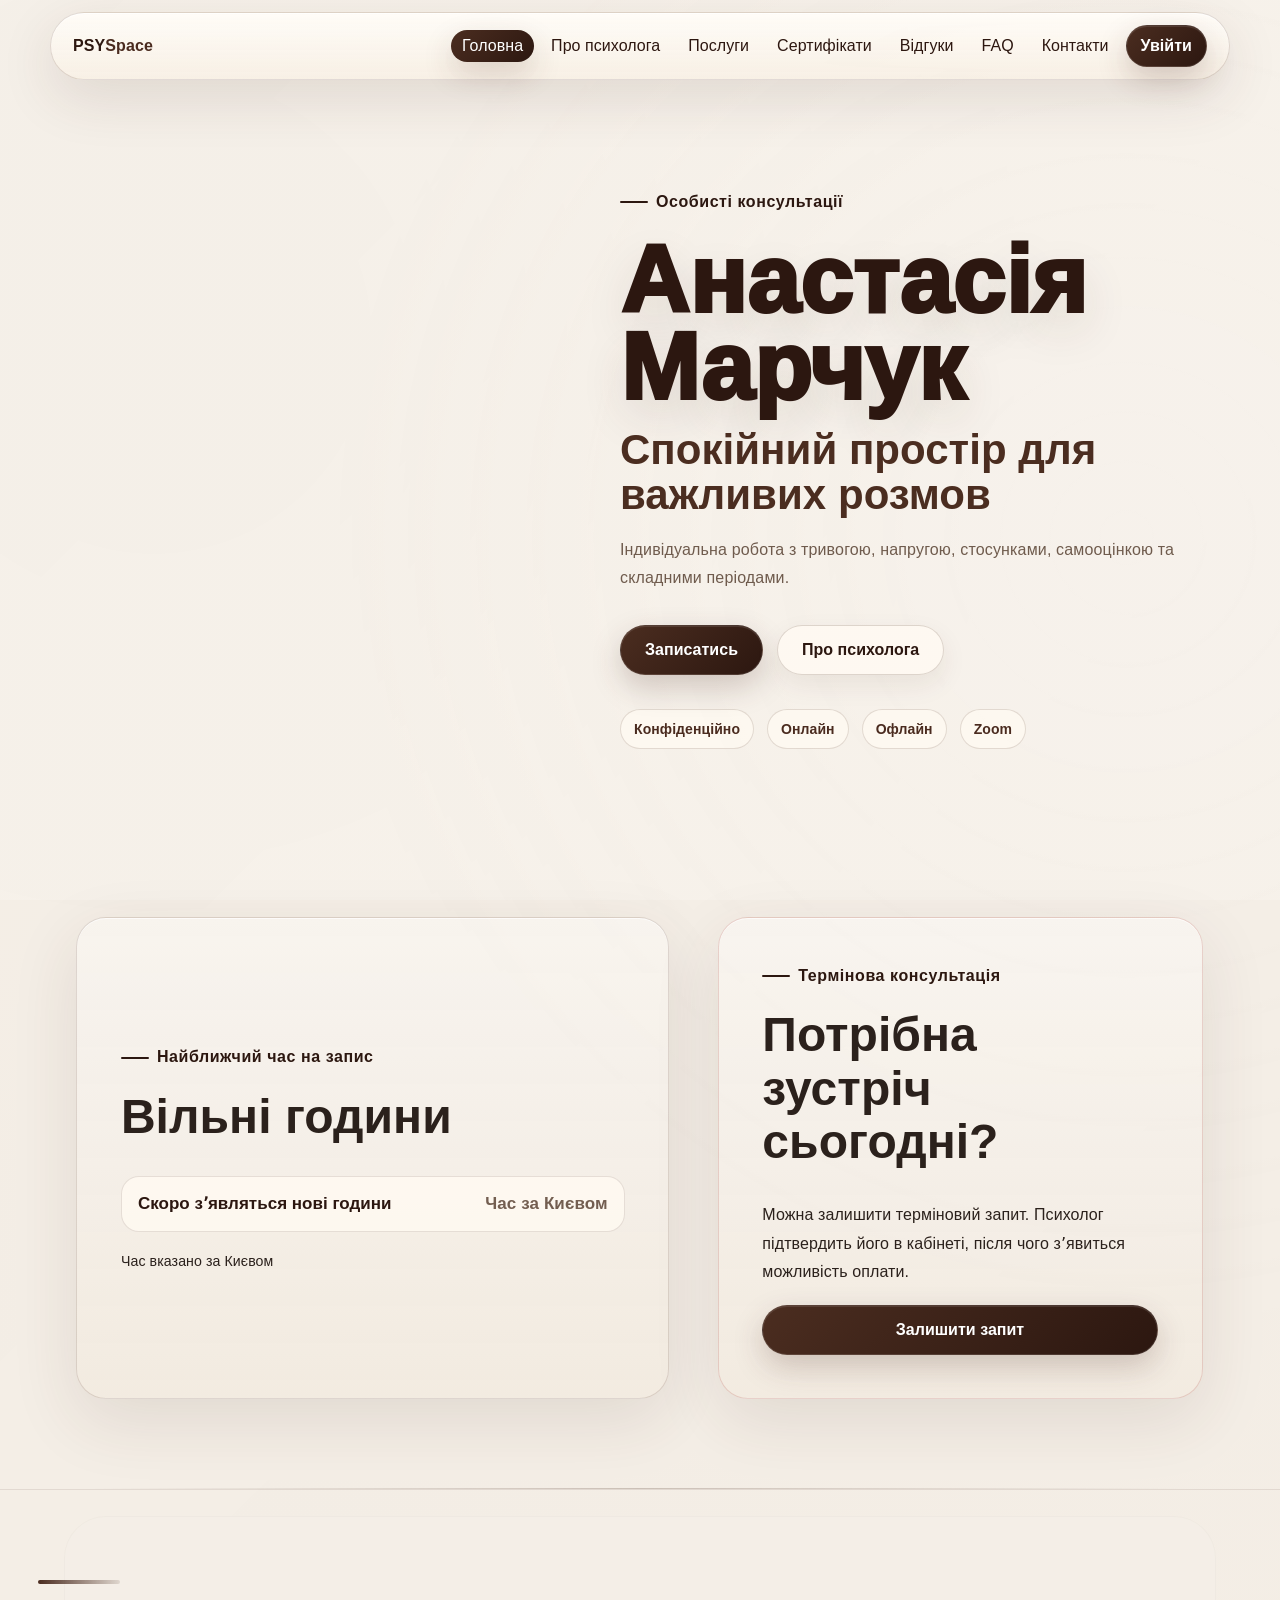
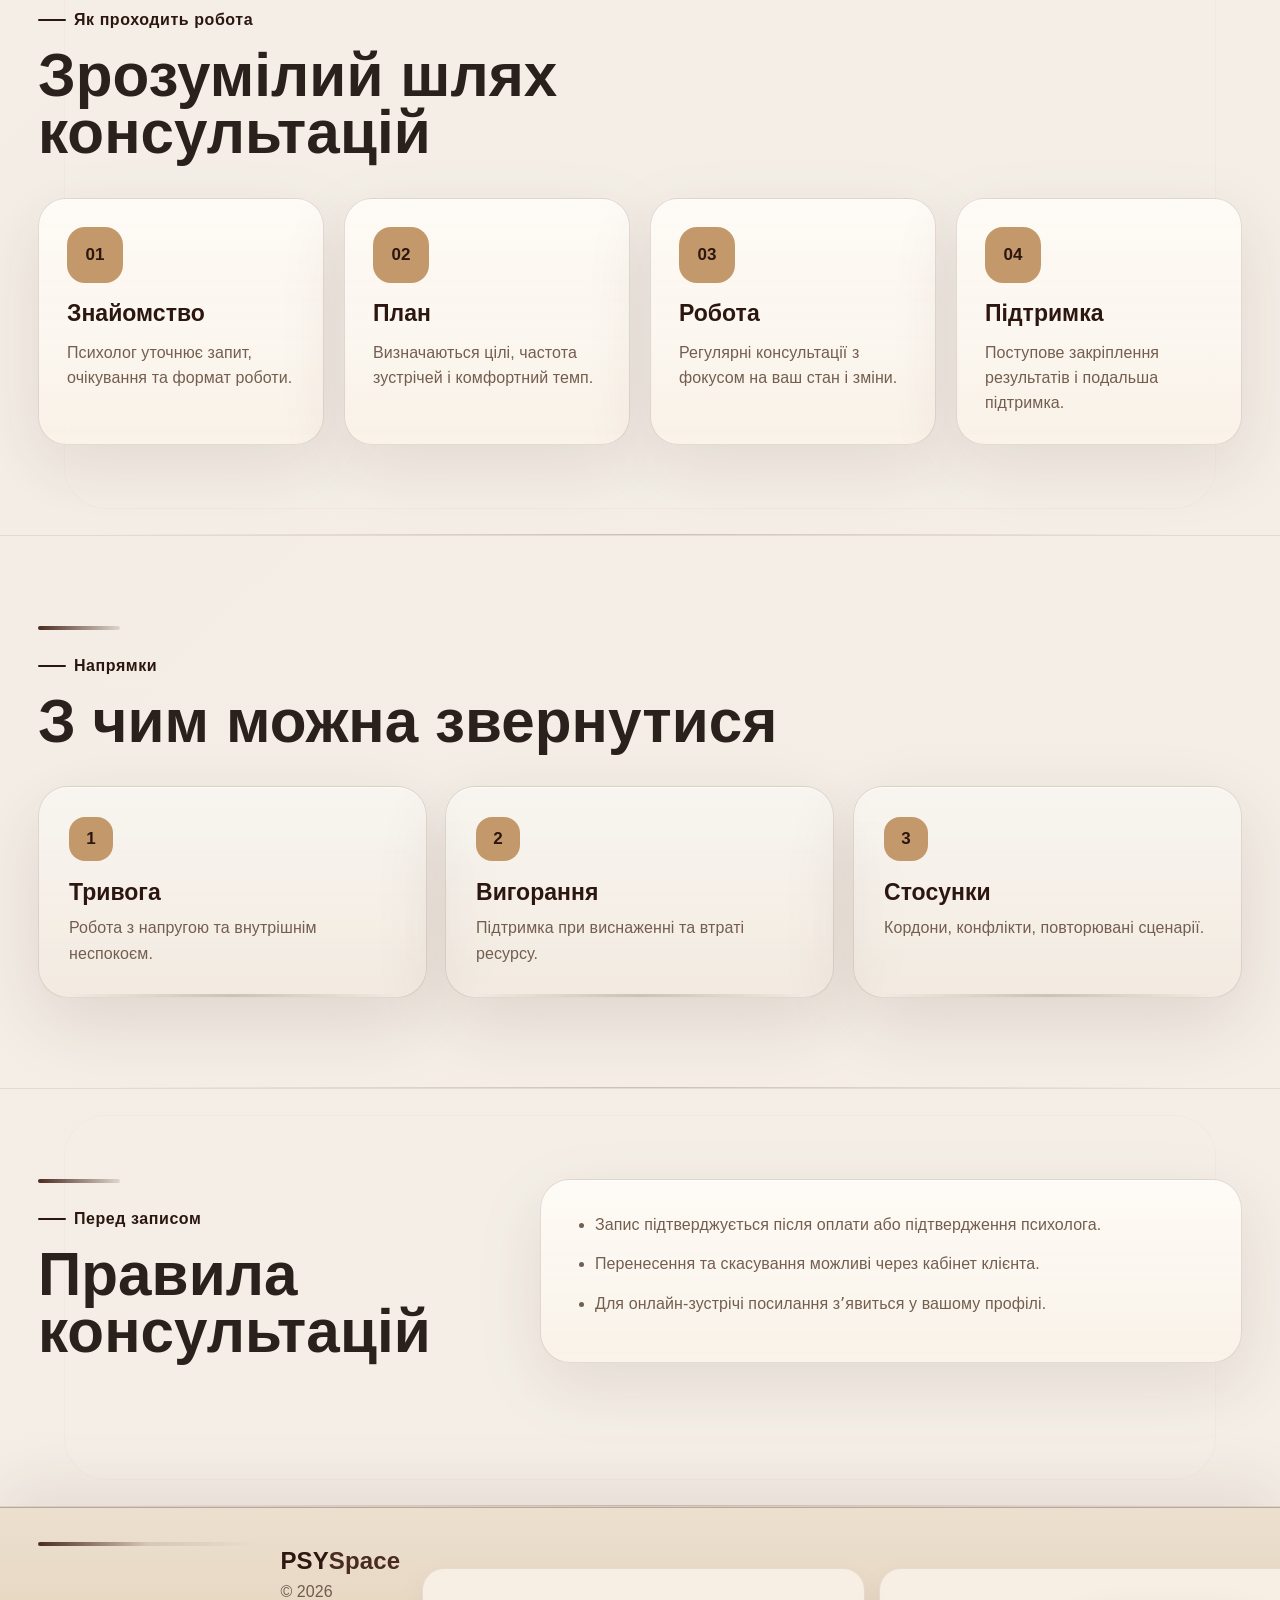
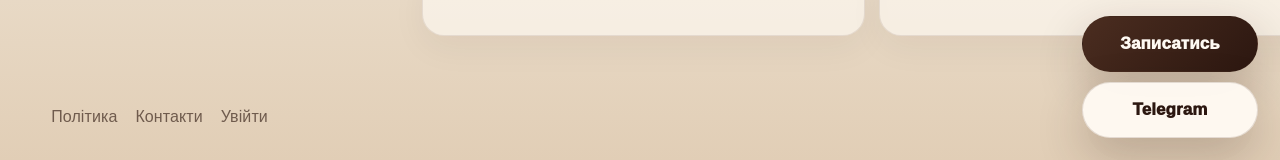
==== commit 4deb0e26: "Add files via upload" ====
--- a/index.html
+++ b/index.html
@@ -15,7 +15,7 @@
 <link rel="stylesheet" href="sticky-menu-contact-fix.css">
 <link rel="stylesheet" href="admin-footer-cta-fix.css">
 <link rel="stylesheet" href="admin-structure-footer-fix.css">
-<link rel="stylesheet" href="direct-structure-fix.css">
+<link rel="stylesheet" href="footer-client-session-fix.css">
 </head>
 <body class="public">
 
@@ -129,6 +129,6 @@
 <script src="sticky-menu-contact-fix.js"></script>
 <script src="admin-footer-cta-fix.js"></script>
 <script src="admin-structure-footer-fix.js"></script>
-<script src="direct-structure-fix.js"></script>
+<script src="footer-client-session-fix.js"></script>
 </body>
 </html>
--- a/footer-client-session-fix.css
+++ b/footer-client-session-fix.css
@@ -0,0 +1,436 @@
+
+/* =========================================================
+   FOOTER + CLIENT SESSION FIX
+   Точкова правка без переробки всього сайту.
+   ========================================================= */
+
+:root {
+  --fcs-brown: #2c1710;
+  --fcs-brown-2: #4b2d20;
+  --fcs-cream: #fffaf3;
+  --fcs-line: rgba(75, 45, 32, .13);
+}
+
+/* ---------- FOOTER CONTACTS: center + remove brown squares ---------- */
+.footer,
+.premium-footer {
+  position: relative !important;
+  z-index: 2 !important;
+  padding-bottom: calc(124px + env(safe-area-inset-bottom)) !important;
+}
+
+/* footer contacts centered in lower part */
+.footer-contacts,
+#footerContacts {
+  width: min(900px, calc(100vw - 360px)) !important;
+  max-width: 900px !important;
+  margin: 26px auto 0 !important;
+  display: grid !important;
+  grid-template-columns: repeat(2, minmax(260px, 1fr)) !important;
+  gap: 12px 14px !important;
+  justify-content: center !important;
+  align-items: stretch !important;
+}
+
+/* exact contact row */
+.footer-contacts a,
+#footerContacts a,
+.footer-contact-clean {
+  min-width: 0 !important;
+  min-height: 68px !important;
+  display: grid !important;
+  grid-template-columns: 44px minmax(0, 1fr) !important;
+  grid-template-rows: auto auto !important;
+  column-gap: 13px !important;
+  row-gap: 2px !important;
+  align-items: center !important;
+  padding: 11px 15px !important;
+  border-radius: 22px !important;
+  background: rgba(255, 250, 243, .66) !important;
+  border: 1px solid rgba(75, 45, 32, .10) !important;
+  box-shadow: 0 12px 34px rgba(44, 23, 16, .05) !important;
+  overflow: hidden !important;
+  text-decoration: none !important;
+}
+
+/* remove ALL strange squares/dots beside icons */
+.footer-contacts a::before,
+.footer-contacts a::after,
+.footer-contacts a *::before,
+.footer-contacts a *::after,
+#footerContacts a::before,
+#footerContacts a::after,
+#footerContacts a *::before,
+#footerContacts a *::after,
+.footer-contact-clean::before,
+.footer-contact-clean::after,
+.footer-contact-clean *::before,
+.footer-contact-clean *::after,
+.footer-contacts .dot,
+.footer-contacts .square,
+.footer-contacts .marker,
+.footer-contacts .contact-marker,
+.footer-contacts i,
+.footer-contacts em,
+#footerContacts .dot,
+#footerContacts .square,
+#footerContacts .marker,
+#footerContacts .contact-marker,
+#footerContacts i,
+#footerContacts em {
+  content: none !important;
+  display: none !important;
+}
+
+/* hide old stray children after JS normalizes */
+.footer-contacts a > *:not(.footer-social-icon):not(.footer-contact-label):not(.footer-contact-value),
+#footerContacts a > *:not(.footer-social-icon):not(.footer-contact-label):not(.footer-contact-value) {
+  display: none !important;
+}
+
+.footer-social-icon {
+  grid-column: 1 !important;
+  grid-row: 1 / 3 !important;
+  width: 42px !important;
+  height: 42px !important;
+  min-width: 42px !important;
+  border-radius: 14px !important;
+  display: inline-flex !important;
+  align-items: center !important;
+  justify-content: center !important;
+  justify-self: center !important;
+  align-self: center !important;
+  overflow: hidden !important;
+  color: #fff !important;
+  font-size: 0 !important;
+  line-height: 0 !important;
+}
+
+.footer-social-icon svg {
+  width: 23px !important;
+  height: 23px !important;
+  display: block !important;
+}
+
+.footer-social-icon.telegram { background: #2AABEE !important; }
+.footer-social-icon.facebook { background: #1877F2 !important; }
+.footer-social-icon.instagram {
+  background: radial-gradient(circle at 30% 110%, #feda75 0%, #fa7e1e 28%, #d62976 55%, #962fbf 76%, #4f5bd5 100%) !important;
+}
+.footer-social-icon.email,
+.footer-social-icon.phone,
+.footer-social-icon.site {
+  background: linear-gradient(135deg, #4b2d20, #2c1710) !important;
+}
+
+.footer-contact-label {
+  grid-column: 2 !important;
+  grid-row: 1 !important;
+  display: block !important;
+  font-size: 12px !important;
+  line-height: 1.08 !important;
+  font-weight: 850 !important;
+  color: rgba(44, 23, 16, .56) !important;
+  white-space: nowrap !important;
+  overflow: hidden !important;
+  text-overflow: ellipsis !important;
+}
+
+.footer-contact-value {
+  grid-column: 2 !important;
+  grid-row: 2 !important;
+  display: block !important;
+  font-size: 16px !important;
+  line-height: 1.15 !important;
+  font-weight: 950 !important;
+  color: var(--fcs-brown) !important;
+  white-space: nowrap !important;
+  overflow: hidden !important;
+  text-overflow: ellipsis !important;
+}
+
+/* footer bottom links stay bottom-left */
+.footer nav,
+.footer-links,
+.footer-bottom-links {
+  position: absolute !important;
+  left: clamp(22px, 4vw, 76px) !important;
+  bottom: calc(30px + env(safe-area-inset-bottom)) !important;
+  display: flex !important;
+  flex-wrap: wrap !important;
+  gap: 18px !important;
+  align-items: center !important;
+  justify-content: flex-start !important;
+  margin: 0 !important;
+  z-index: 3 !important;
+}
+
+/* ---------- ALWAYS VISIBLE BOOK/TELEGRAM BUTTONS ---------- */
+.fixed-bottom-cta,
+#fixedBottomCta,
+.fcs-fixed-cta {
+  position: fixed !important;
+  right: max(22px, env(safe-area-inset-right)) !important;
+  bottom: calc(22px + env(safe-area-inset-bottom)) !important;
+  z-index: 99999 !important;
+  display: flex !important;
+  flex-direction: column !important;
+  gap: 10px !important;
+  align-items: flex-end !important;
+  justify-content: flex-end !important;
+  pointer-events: none !important;
+  opacity: 1 !important;
+  visibility: visible !important;
+  transform: none !important;
+}
+
+.fixed-bottom-cta a,
+#fixedBottomCta a,
+.fcs-fixed-cta a {
+  pointer-events: auto !important;
+  min-width: 176px !important;
+  height: 56px !important;
+  padding: 0 24px !important;
+  border-radius: 999px !important;
+  display: inline-flex !important;
+  align-items: center !important;
+  justify-content: center !important;
+  text-decoration: none !important;
+  font-size: 17px !important;
+  font-weight: 950 !important;
+  line-height: 1 !important;
+  border: 1px solid rgba(75, 45, 32, .14) !important;
+  box-shadow: 0 18px 48px rgba(44, 23, 16, .24) !important;
+  transition: transform .24s ease, box-shadow .24s ease !important;
+}
+
+.fixed-bottom-cta a:hover,
+#fixedBottomCta a:hover,
+.fcs-fixed-cta a:hover {
+  transform: translateY(-2px) !important;
+}
+
+.fixed-bottom-cta .cta-book,
+#fixedBottomCta .cta-book,
+.fcs-fixed-cta .cta-book {
+  background: linear-gradient(135deg, #4b2d20, #2c1710) !important;
+  color: #fffaf3 !important;
+}
+
+.fixed-bottom-cta .cta-telegram,
+#fixedBottomCta .cta-telegram,
+.fcs-fixed-cta .cta-telegram {
+  background: rgba(255, 250, 243, .96) !important;
+  color: #2c1710 !important;
+}
+
+/* disable broken old floating containers, not our fcs-fixed-cta */
+.floating-actions,
+.float-actions,
+.sticky-actions,
+.sticky-cta,
+.quick-actions,
+.quick-contact,
+.fixed-cta,
+.fixed-buttons {
+  display: none !important;
+}
+
+/* ---------- CLIENT DASHBOARD ALIGNMENT ---------- */
+body.client main,
+body:has(.client-shell) main,
+body:has(.client-sidebar) main,
+body:has(#clientOverview) main {
+  padding-top: 116px !important;
+}
+
+/* client full area */
+.client-shell {
+  max-width: min(1360px, calc(100vw - 56px)) !important;
+  margin-left: auto !important;
+  margin-right: auto !important;
+  display: grid !important;
+  grid-template-columns: 240px minmax(0, 1fr) !important;
+  gap: 30px !important;
+  align-items: start !important;
+}
+
+/* left menu */
+.client-sidebar {
+  position: sticky !important;
+  top: 126px !important;
+  align-self: start !important;
+  margin-top: 0 !important;
+  padding: 18px !important;
+  border-radius: 30px !important;
+  max-height: calc(100vh - 150px) !important;
+  overflow-y: auto !important;
+}
+
+/* content alignment */
+.client-content {
+  min-width: 0 !important;
+  padding-top: 0 !important;
+}
+
+/* all client tabs start with clean left indent */
+.client-tab {
+  padding-left: 0 !important;
+  margin-left: 0 !important;
+}
+
+.client-tab h2,
+.client-content h2,
+.client-main h2,
+.profile-content h2,
+.dashboard-content h2 {
+  margin: 0 0 22px !important;
+  padding-left: 0 !important;
+  text-align: left !important;
+  transform: none !important;
+}
+
+/* overview title no overflow to left */
+#clientOverview h2,
+#clientAppointments h2,
+#clientSettings h2,
+#clientReview h2 {
+  margin-left: 0 !important;
+  padding-left: 0 !important;
+}
+
+/* cards in overview */
+#clientMainCards.cards,
+.client-overview,
+.overview-grid,
+.client-dashboard-grid {
+  display: grid !important;
+  grid-template-columns: repeat(3, minmax(0, 1fr)) !important;
+  gap: 18px !important;
+  align-items: stretch !important;
+}
+
+#clientMainCards .info-card,
+.client-overview .info-card,
+.overview-grid .info-card,
+.client-dashboard-grid .info-card {
+  min-height: 190px !important;
+  display: flex !important;
+  flex-direction: column !important;
+  align-items: flex-start !important;
+  justify-content: center !important;
+  text-align: left !important;
+  padding: 30px !important;
+}
+
+#clientMainCards .info-card h3,
+#clientMainCards .info-card p,
+.client-overview .info-card h3,
+.client-overview .info-card p {
+  text-align: left !important;
+  margin-left: 0 !important;
+}
+
+/* buttons inside cards equal baseline */
+.client-main-action,
+.info-card .client-main-action,
+.info-card .actions {
+  margin-top: 18px !important;
+  display: flex !important;
+  align-items: center !important;
+  justify-content: flex-start !important;
+  gap: 12px !important;
+}
+
+.client-main-action .btn,
+.client-main-action .small-btn,
+.info-card .btn,
+.info-card .small-btn {
+  min-height: 46px !important;
+  display: inline-flex !important;
+  align-items: center !important;
+  justify-content: center !important;
+  padding: 0 20px !important;
+  line-height: 1 !important;
+}
+
+/* file input style */
+input[type="file"] {
+  width: 100% !important;
+  min-height: 56px !important;
+  padding: 8px 12px !important;
+  border-radius: 18px !important;
+  border: 1px solid rgba(75,45,32,.14) !important;
+  background: rgba(255,250,243,.74) !important;
+  color: rgba(44,23,16,.72) !important;
+  font-weight: 800 !important;
+}
+
+input[type="file"]::file-selector-button {
+  min-height: 40px !important;
+  margin-right: 14px !important;
+  padding: 0 18px !important;
+  border: 0 !important;
+  border-radius: 999px !important;
+  background: linear-gradient(135deg, #4b2d20, #2c1710) !important;
+  color: #fffaf3 !important;
+  font-weight: 900 !important;
+  cursor: pointer !important;
+}
+
+/* Mobile */
+@media (max-width: 980px) {
+  .footer-contacts,
+  #footerContacts {
+    width: min(760px, calc(100vw - 32px)) !important;
+    grid-template-columns: 1fr !important;
+  }
+
+  .client-shell {
+    grid-template-columns: 1fr !important;
+    max-width: calc(100vw - 32px) !important;
+  }
+
+  .client-sidebar {
+    position: relative !important;
+    top: auto !important;
+    max-height: none !important;
+  }
+
+  #clientMainCards.cards,
+  .client-overview,
+  .overview-grid,
+  .client-dashboard-grid {
+    grid-template-columns: 1fr !important;
+  }
+}
+
+@media (max-width: 760px) {
+  .fixed-bottom-cta,
+  #fixedBottomCta,
+  .fcs-fixed-cta {
+    right: 14px !important;
+    bottom: calc(16px + env(safe-area-inset-bottom)) !important;
+    gap: 8px !important;
+  }
+
+  .fixed-bottom-cta a,
+  #fixedBottomCta a,
+  .fcs-fixed-cta a {
+    min-width: 148px !important;
+    height: 52px !important;
+    font-size: 16px !important;
+  }
+
+  .footer,
+  .premium-footer {
+    padding-bottom: calc(152px + env(safe-area-inset-bottom)) !important;
+  }
+
+  .footer nav,
+  .footer-links,
+  .footer-bottom-links {
+    position: static !important;
+    margin-top: 22px !important;
+  }
+}
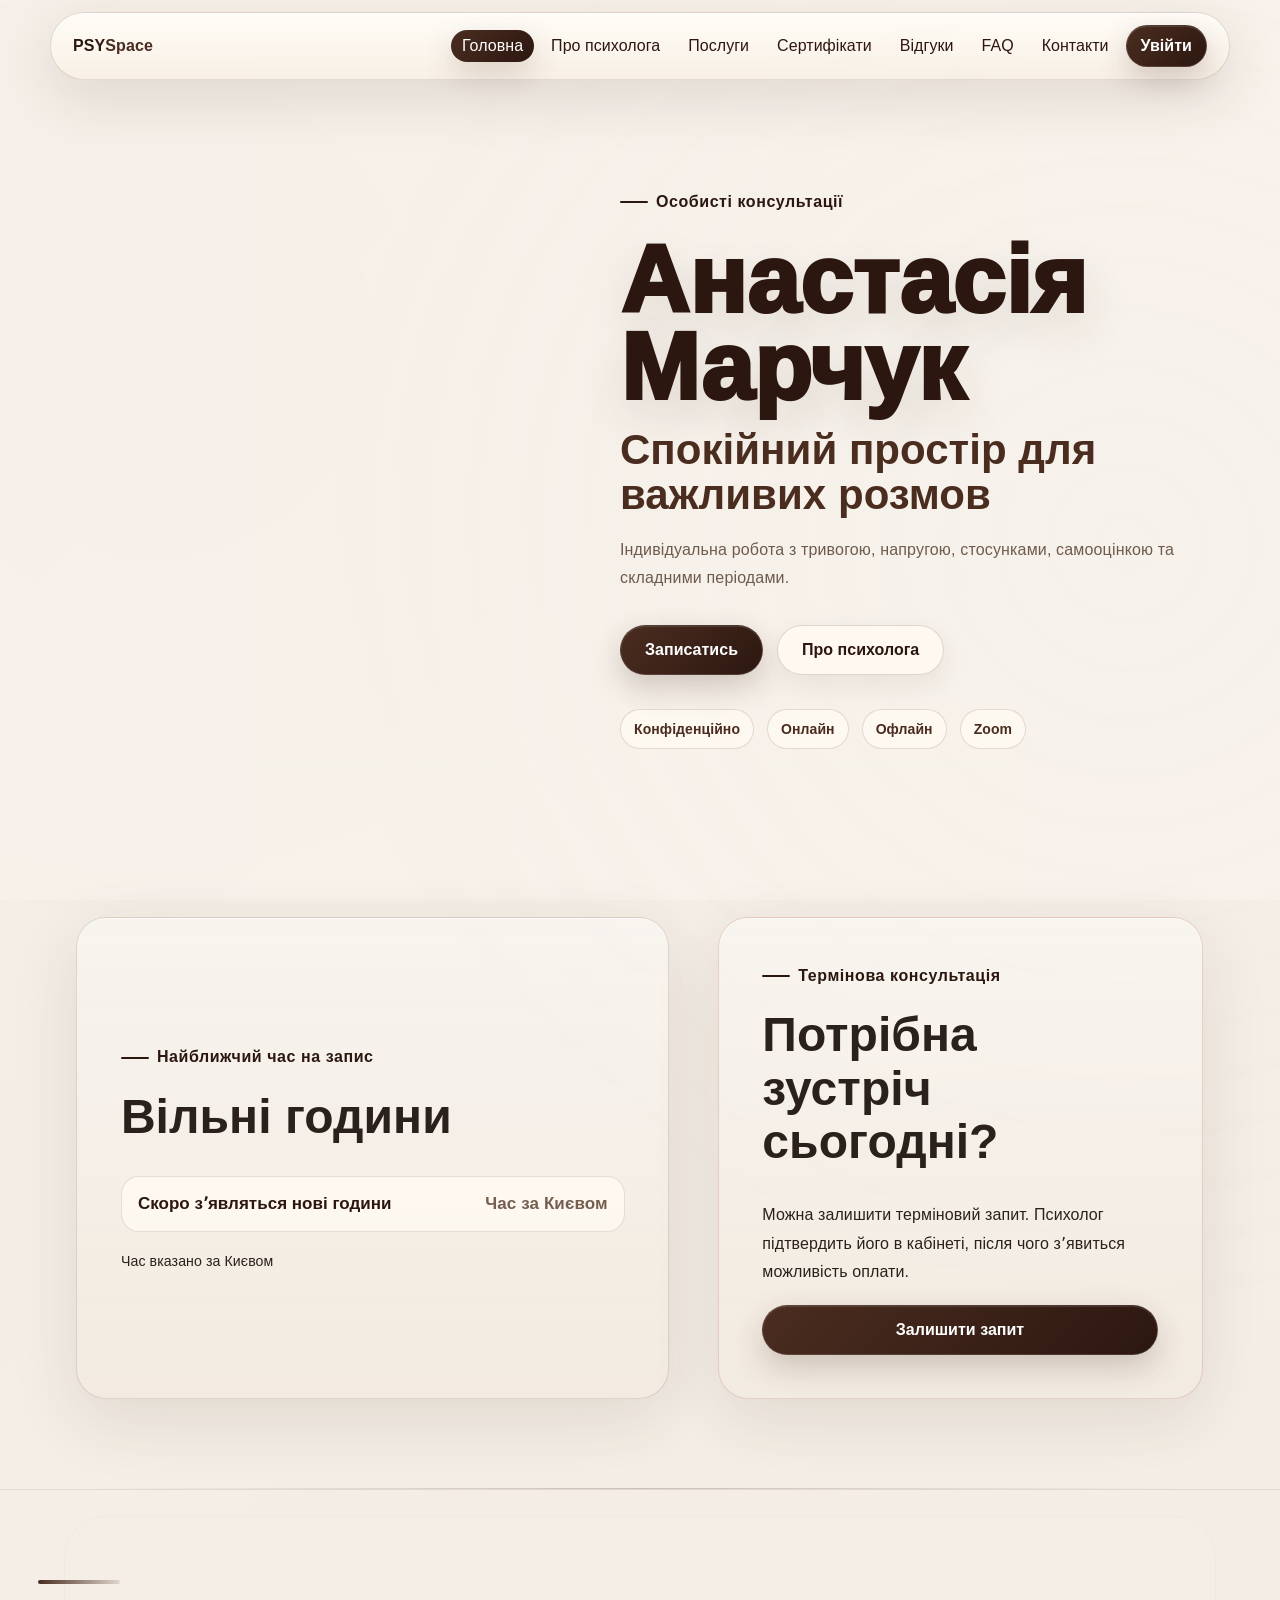
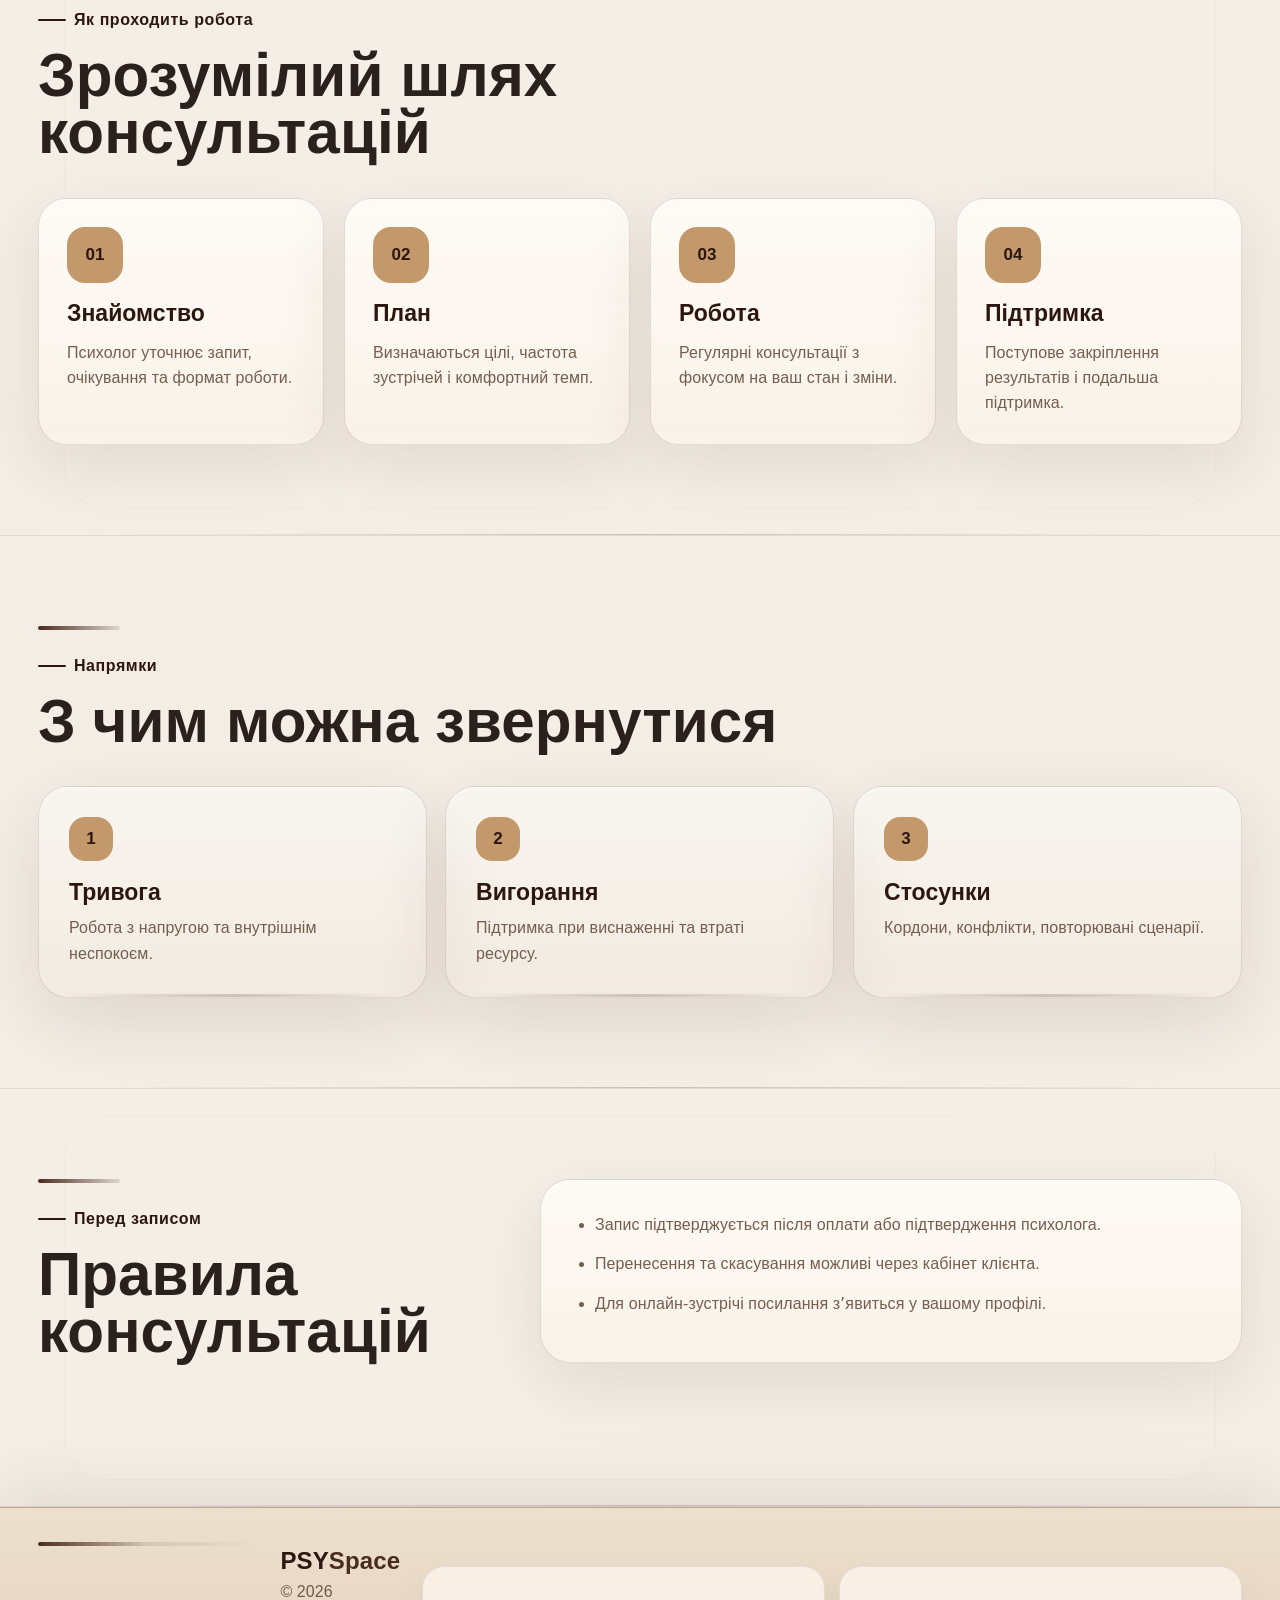
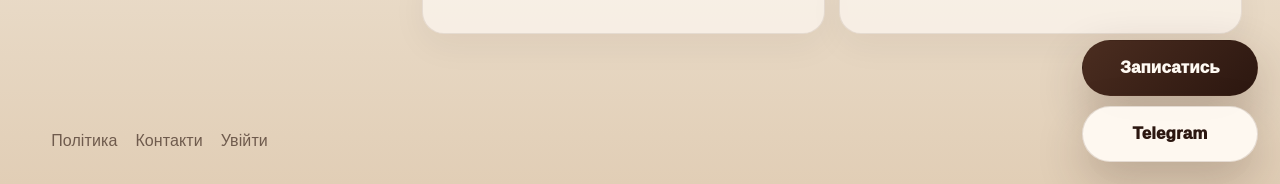
==== commit fb71564d: "Add files via upload" ====
--- a/index.html
+++ b/index.html
@@ -15,7 +15,7 @@
 <link rel="stylesheet" href="sticky-menu-contact-fix.css">
 <link rel="stylesheet" href="admin-footer-cta-fix.css">
 <link rel="stylesheet" href="admin-structure-footer-fix.css">
-<link rel="stylesheet" href="footer-client-session-fix.css">
+<link rel="stylesheet" href="fixed-footer-session-v2.css">
 </head>
 <body class="public">
 
@@ -129,6 +129,6 @@
 <script src="sticky-menu-contact-fix.js"></script>
 <script src="admin-footer-cta-fix.js"></script>
 <script src="admin-structure-footer-fix.js"></script>
-<script src="footer-client-session-fix.js"></script>
+<script src="fixed-footer-session-v2.js"></script>
 </body>
 </html>
--- a/fixed-footer-session-v2.css
+++ b/fixed-footer-session-v2.css
@@ -0,0 +1,364 @@
+
+/* =========================================================
+   FIXED FOOTER + CLIENT SESSION V2
+   Точкова правка: footer, fixed CTA, клієнтська сесія.
+   ========================================================= */
+
+:root{
+  --psy-brown:#2c1710;
+  --psy-brown2:#4b2d20;
+  --psy-cream:#fffaf3;
+}
+
+/* === FOOTER CONTACTS === */
+.footer,
+.premium-footer{
+  position:relative !important;
+  overflow:visible !important;
+  padding-bottom:calc(150px + env(safe-area-inset-bottom)) !important;
+}
+
+/* блок контактів рівно по центру футера */
+.footer-contacts,
+#footerContacts{
+  width:min(820px, calc(100vw - 420px)) !important;
+  max-width:820px !important;
+  margin:24px auto 0 !important;
+  display:grid !important;
+  grid-template-columns:repeat(2, minmax(250px, 1fr)) !important;
+  gap:12px 14px !important;
+  justify-content:center !important;
+  align-items:stretch !important;
+}
+
+/* рядок контакту */
+.footer-contacts a,
+#footerContacts a{
+  position:relative !important;
+  min-width:0 !important;
+  min-height:68px !important;
+  display:grid !important;
+  grid-template-columns:44px minmax(0, 1fr) !important;
+  grid-template-rows:auto auto !important;
+  column-gap:13px !important;
+  row-gap:2px !important;
+  align-items:center !important;
+  padding:11px 15px !important;
+  border-radius:22px !important;
+  background:rgba(255,250,243,.68) !important;
+  border:1px solid rgba(75,45,32,.10) !important;
+  box-shadow:0 12px 34px rgba(44,23,16,.05) !important;
+  overflow:hidden !important;
+  text-decoration:none !important;
+}
+
+/* прибрати коричневі квадрати / маркери */
+.footer-contacts a::before,
+.footer-contacts a::after,
+.footer-contacts a *::before,
+.footer-contacts a *::after,
+#footerContacts a::before,
+#footerContacts a::after,
+#footerContacts a *::before,
+#footerContacts a *::after,
+.footer-contacts .dot,
+.footer-contacts .square,
+.footer-contacts .marker,
+.footer-contacts .contact-marker,
+.footer-contacts i,
+.footer-contacts em,
+#footerContacts .dot,
+#footerContacts .square,
+#footerContacts .marker,
+#footerContacts .contact-marker,
+#footerContacts i,
+#footerContacts em{
+  content:none !important;
+  display:none !important;
+}
+
+/* все зайве всередині контактів ховаємо після JS-нормалізації */
+.footer-contacts a > *:not(.f2-icon):not(.f2-label):not(.f2-value),
+#footerContacts a > *:not(.f2-icon):not(.f2-label):not(.f2-value){
+  display:none !important;
+}
+
+.f2-icon{
+  grid-column:1 !important;
+  grid-row:1/3 !important;
+  width:42px !important;
+  height:42px !important;
+  min-width:42px !important;
+  border-radius:14px !important;
+  display:inline-flex !important;
+  align-items:center !important;
+  justify-content:center !important;
+  justify-self:center !important;
+  align-self:center !important;
+  color:#fff !important;
+  font-size:0 !important;
+  line-height:0 !important;
+  overflow:hidden !important;
+}
+
+.f2-icon svg{
+  width:23px !important;
+  height:23px !important;
+  display:block !important;
+}
+
+.f2-icon.telegram{background:#2AABEE !important;}
+.f2-icon.facebook{background:#1877F2 !important;}
+.f2-icon.instagram{
+  background:radial-gradient(circle at 30% 110%,#feda75 0%,#fa7e1e 28%,#d62976 55%,#962fbf 76%,#4f5bd5 100%) !important;
+}
+.f2-icon.email,
+.f2-icon.phone,
+.f2-icon.site{
+  background:linear-gradient(135deg,#4b2d20,#2c1710) !important;
+}
+
+.f2-label{
+  grid-column:2 !important;
+  grid-row:1 !important;
+  display:block !important;
+  font-size:12px !important;
+  line-height:1.08 !important;
+  font-weight:850 !important;
+  color:rgba(44,23,16,.56) !important;
+  white-space:nowrap !important;
+  overflow:hidden !important;
+  text-overflow:ellipsis !important;
+}
+
+.f2-value{
+  grid-column:2 !important;
+  grid-row:2 !important;
+  display:block !important;
+  font-size:16px !important;
+  line-height:1.15 !important;
+  font-weight:950 !important;
+  color:var(--psy-brown) !important;
+  white-space:nowrap !important;
+  overflow:hidden !important;
+  text-overflow:ellipsis !important;
+}
+
+/* нижні footer-посилання внизу */
+.footer nav,
+.footer-links,
+.footer-bottom-links{
+  position:absolute !important;
+  left:clamp(22px,4vw,76px) !important;
+  bottom:calc(30px + env(safe-area-inset-bottom)) !important;
+  display:flex !important;
+  flex-wrap:wrap !important;
+  gap:18px !important;
+  align-items:center !important;
+  margin:0 !important;
+  z-index:3 !important;
+}
+
+/* === FIXED BUTTONS === */
+/* ці кнопки ЗАВЖДИ на екрані, а не внизу сторінки */
+.f2-fixed-cta{
+  position:fixed !important;
+  right:max(22px, env(safe-area-inset-right)) !important;
+  bottom:calc(22px + env(safe-area-inset-bottom)) !important;
+  z-index:2147483000 !important;
+  display:flex !important;
+  flex-direction:column !important;
+  gap:10px !important;
+  align-items:flex-end !important;
+  pointer-events:none !important;
+  opacity:1 !important;
+  visibility:visible !important;
+  transform:none !important;
+}
+
+.f2-fixed-cta a{
+  pointer-events:auto !important;
+  min-width:176px !important;
+  height:56px !important;
+  padding:0 24px !important;
+  border-radius:999px !important;
+  display:inline-flex !important;
+  align-items:center !important;
+  justify-content:center !important;
+  text-decoration:none !important;
+  font-size:17px !important;
+  font-weight:950 !important;
+  line-height:1 !important;
+  border:1px solid rgba(75,45,32,.14) !important;
+  box-shadow:0 18px 48px rgba(44,23,16,.24) !important;
+  transition:transform .24s ease, box-shadow .24s ease !important;
+}
+
+.f2-fixed-cta a:hover{
+  transform:translateY(-2px) !important;
+}
+
+.f2-fixed-cta .f2-book{
+  background:linear-gradient(135deg,#4b2d20,#2c1710) !important;
+  color:#fffaf3 !important;
+}
+
+.f2-fixed-cta .f2-telegram{
+  background:rgba(255,250,243,.96) !important;
+  color:#2c1710 !important;
+}
+
+/* старі зламані floating-блоки прибираємо */
+.floating-actions,
+.float-actions,
+.sticky-actions,
+.sticky-cta,
+.quick-actions,
+.quick-contact,
+.fixed-cta,
+.fixed-buttons,
+.fixed-bottom-cta:not(.f2-fixed-cta),
+#fixedBottomCta:not(.f2-fixed-cta){
+  display:none !important;
+}
+
+/* === CLIENT DASHBOARD ALIGNMENT === */
+body.client main,
+body:has(.client-shell) main,
+body:has(.client-sidebar) main,
+body:has(#clientOverview) main{
+  padding-top:116px !important;
+}
+
+.client-shell{
+  max-width:min(1360px, calc(100vw - 56px)) !important;
+  margin-left:auto !important;
+  margin-right:auto !important;
+  display:grid !important;
+  grid-template-columns:240px minmax(0,1fr) !important;
+  gap:30px !important;
+  align-items:start !important;
+}
+
+.client-sidebar{
+  position:sticky !important;
+  top:126px !important;
+  align-self:start !important;
+  margin-top:0 !important;
+  padding:18px !important;
+  border-radius:30px !important;
+  max-height:calc(100vh - 150px) !important;
+  overflow-y:auto !important;
+}
+
+.client-content{
+  min-width:0 !important;
+  padding-top:0 !important;
+}
+
+.client-tab,
+.client-tab.active{
+  padding-left:0 !important;
+  margin-left:0 !important;
+}
+
+.client-tab h2,
+.client-content h2,
+.client-main h2,
+.profile-content h2,
+.dashboard-content h2,
+#clientOverview h2,
+#clientAppointments h2,
+#clientSettings h2,
+#clientReview h2{
+  margin:0 0 22px !important;
+  padding-left:0 !important;
+  text-align:left !important;
+  transform:none !important;
+}
+
+#clientMainCards.cards,
+.client-overview,
+.overview-grid,
+.client-dashboard-grid{
+  display:grid !important;
+  grid-template-columns:repeat(3,minmax(0,1fr)) !important;
+  gap:18px !important;
+  align-items:stretch !important;
+}
+
+#clientMainCards .info-card,
+.client-overview .info-card,
+.overview-grid .info-card,
+.client-dashboard-grid .info-card{
+  min-height:190px !important;
+  display:flex !important;
+  flex-direction:column !important;
+  align-items:flex-start !important;
+  justify-content:center !important;
+  text-align:left !important;
+  padding:30px !important;
+}
+
+.client-main-action,
+.info-card .client-main-action,
+.info-card .actions{
+  margin-top:18px !important;
+  display:flex !important;
+  align-items:center !important;
+  justify-content:flex-start !important;
+  gap:12px !important;
+}
+
+/* mobile */
+@media(max-width:980px){
+  .footer-contacts,
+  #footerContacts{
+    width:min(760px, calc(100vw - 32px)) !important;
+    grid-template-columns:1fr !important;
+  }
+
+  .client-shell{
+    grid-template-columns:1fr !important;
+    max-width:calc(100vw - 32px) !important;
+  }
+
+  .client-sidebar{
+    position:relative !important;
+    top:auto !important;
+    max-height:none !important;
+  }
+
+  #clientMainCards.cards,
+  .client-overview,
+  .overview-grid,
+  .client-dashboard-grid{
+    grid-template-columns:1fr !important;
+  }
+}
+
+@media(max-width:760px){
+  .f2-fixed-cta{
+    right:14px !important;
+    bottom:calc(16px + env(safe-area-inset-bottom)) !important;
+    gap:8px !important;
+  }
+
+  .f2-fixed-cta a{
+    min-width:148px !important;
+    height:52px !important;
+    font-size:16px !important;
+  }
+
+  .footer,
+  .premium-footer{
+    padding-bottom:calc(152px + env(safe-area-inset-bottom)) !important;
+  }
+
+  .footer nav,
+  .footer-links,
+  .footer-bottom-links{
+    position:static !important;
+    margin-top:22px !important;
+  }
+}
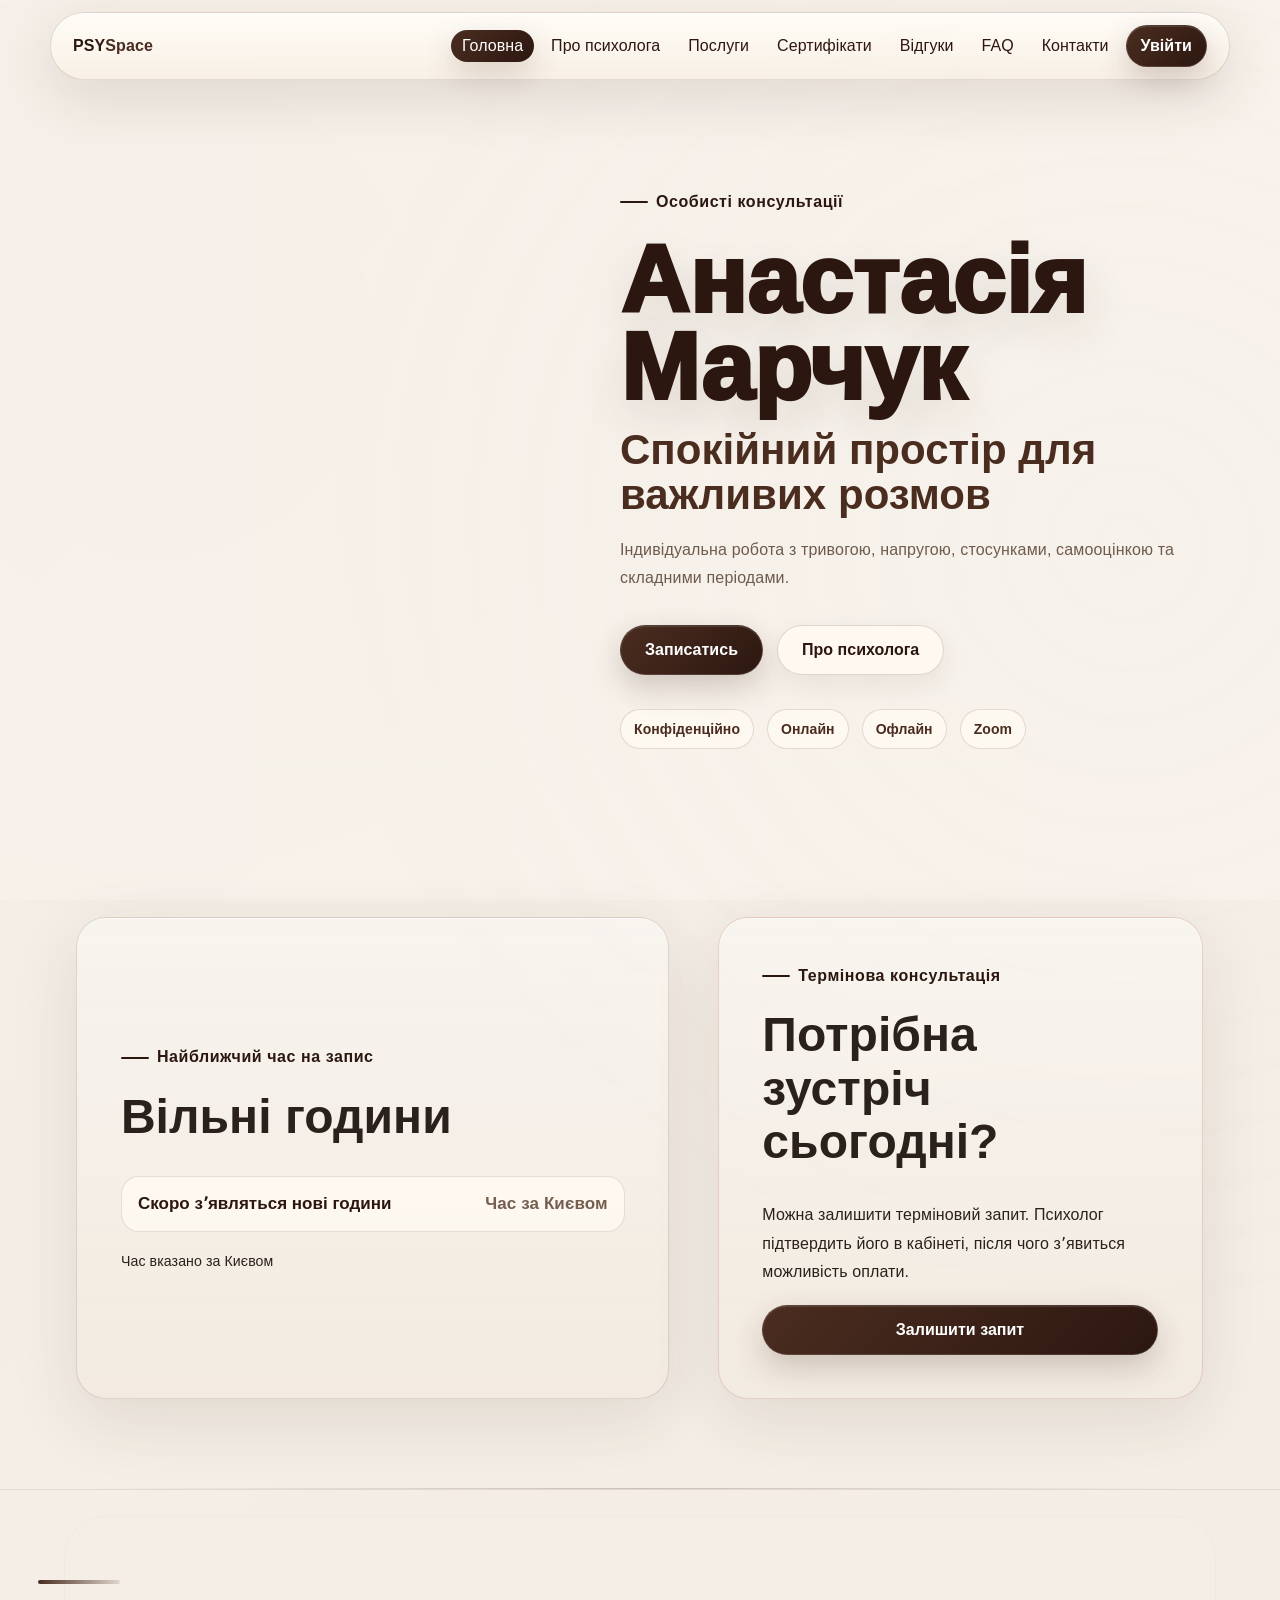
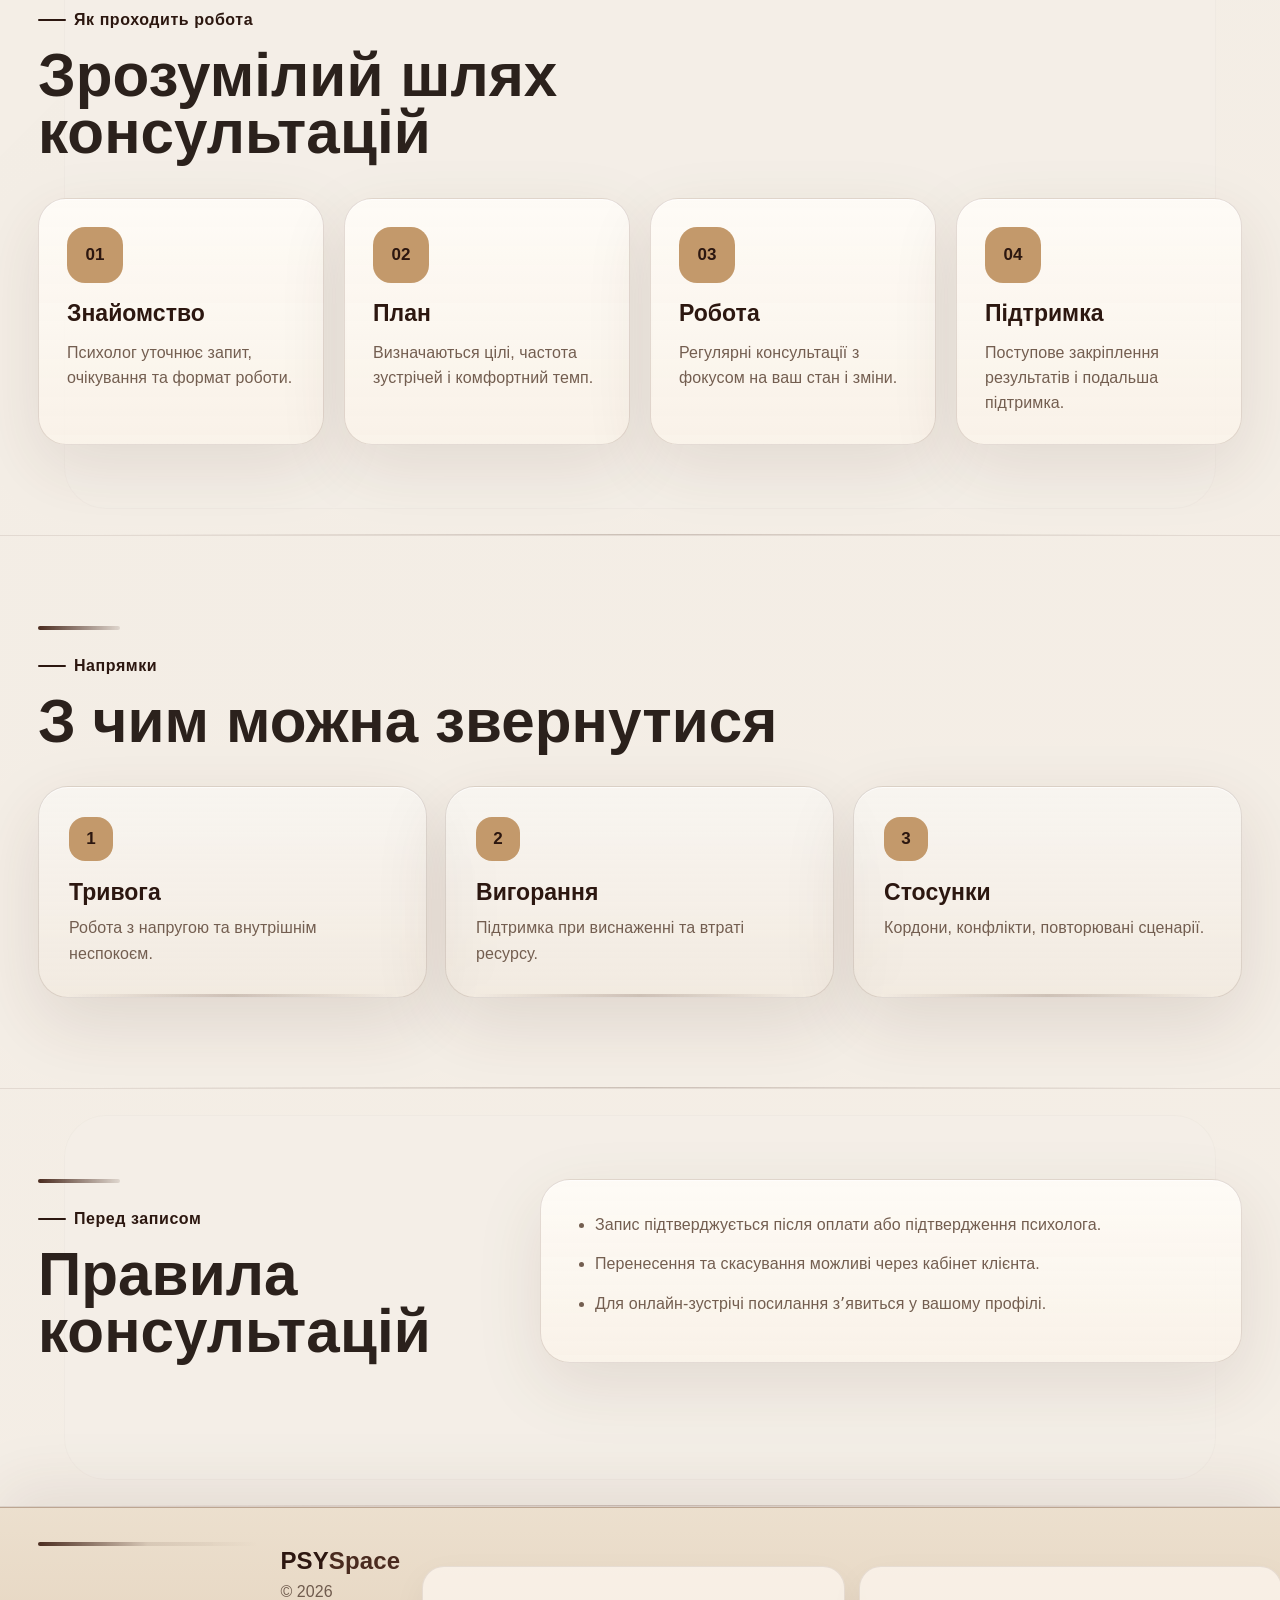
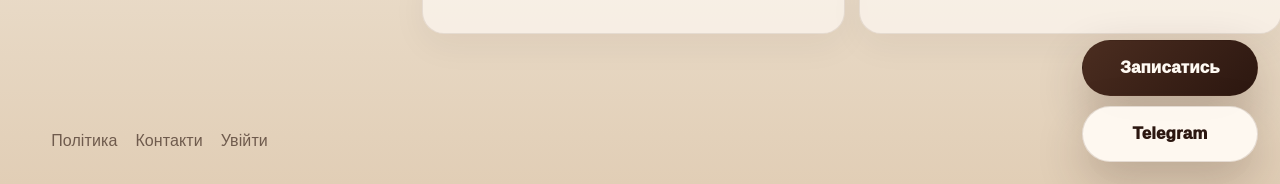
==== commit faf2f600: "Add files via upload" ====
--- a/index.html
+++ b/index.html
@@ -15,7 +15,7 @@
 <link rel="stylesheet" href="sticky-menu-contact-fix.css">
 <link rel="stylesheet" href="admin-footer-cta-fix.css">
 <link rel="stylesheet" href="admin-structure-footer-fix.css">
-<link rel="stylesheet" href="fixed-footer-session-v2.css">
+<link rel="stylesheet" href="footer-session-guarded.css">
 </head>
 <body class="public">
 
@@ -129,6 +129,6 @@
 <script src="sticky-menu-contact-fix.js"></script>
 <script src="admin-footer-cta-fix.js"></script>
 <script src="admin-structure-footer-fix.js"></script>
-<script src="fixed-footer-session-v2.js"></script>
+<script src="footer-session-guarded.js"></script>
 </body>
 </html>
--- a/footer-session-guarded.css
+++ b/footer-session-guarded.css
@@ -0,0 +1,346 @@
+
+/* =========================================================
+   FOOTER SESSION GUARDED
+   Last loaded visual guard for footer, CTA, client dashboard.
+   ========================================================= */
+
+:root{
+  --g-brown:#2c1710;
+  --g-brown2:#4b2d20;
+  --g-cream:#fffaf3;
+}
+
+/* FOOTER CENTER */
+.footer,
+.premium-footer{
+  position:relative !important;
+  overflow:visible !important;
+  padding-bottom:calc(150px + env(safe-area-inset-bottom)) !important;
+}
+
+.footer-contacts,
+#footerContacts{
+  width:min(860px, calc(100vw - 380px)) !important;
+  max-width:860px !important;
+  margin:24px auto 0 !important;
+  display:grid !important;
+  grid-template-columns:repeat(2, minmax(260px, 1fr)) !important;
+  gap:12px 14px !important;
+  justify-content:center !important;
+  align-items:stretch !important;
+}
+
+.footer-contacts a,
+#footerContacts a,
+.guard-footer-contact{
+  position:relative !important;
+  min-width:0 !important;
+  min-height:68px !important;
+  display:grid !important;
+  grid-template-columns:44px minmax(0,1fr) !important;
+  grid-template-rows:auto auto !important;
+  column-gap:13px !important;
+  row-gap:2px !important;
+  align-items:center !important;
+  padding:11px 15px !important;
+  border-radius:22px !important;
+  background:rgba(255,250,243,.68) !important;
+  border:1px solid rgba(75,45,32,.10) !important;
+  box-shadow:0 12px 34px rgba(44,23,16,.05) !important;
+  overflow:hidden !important;
+  text-decoration:none !important;
+}
+
+/* kill brown squares / old pseudo markers */
+.footer-contacts a::before,
+.footer-contacts a::after,
+.footer-contacts a *::before,
+.footer-contacts a *::after,
+#footerContacts a::before,
+#footerContacts a::after,
+#footerContacts a *::before,
+#footerContacts a *::after,
+.guard-footer-contact::before,
+.guard-footer-contact::after,
+.guard-footer-contact *::before,
+.guard-footer-contact *::after,
+.footer-contacts .dot,
+.footer-contacts .square,
+.footer-contacts .marker,
+.footer-contacts .contact-marker,
+.footer-contacts i,
+.footer-contacts em,
+#footerContacts .dot,
+#footerContacts .square,
+#footerContacts .marker,
+#footerContacts .contact-marker,
+#footerContacts i,
+#footerContacts em{
+  content:none !important;
+  display:none !important;
+}
+
+.footer-contacts a > *:not(.guard-icon):not(.guard-label):not(.guard-value),
+#footerContacts a > *:not(.guard-icon):not(.guard-label):not(.guard-value){
+  display:none !important;
+}
+
+.guard-icon{
+  grid-column:1 !important;
+  grid-row:1/3 !important;
+  width:42px !important;
+  height:42px !important;
+  min-width:42px !important;
+  border-radius:14px !important;
+  display:inline-flex !important;
+  align-items:center !important;
+  justify-content:center !important;
+  justify-self:center !important;
+  align-self:center !important;
+  color:#fff !important;
+  font-size:0 !important;
+  line-height:0 !important;
+  overflow:hidden !important;
+}
+
+.guard-icon svg{
+  width:23px !important;
+  height:23px !important;
+  display:block !important;
+}
+
+.guard-icon.telegram{background:#2AABEE !important;}
+.guard-icon.facebook{background:#1877F2 !important;}
+.guard-icon.instagram{background:radial-gradient(circle at 30% 110%,#feda75 0%,#fa7e1e 28%,#d62976 55%,#962fbf 76%,#4f5bd5 100%) !important;}
+.guard-icon.email,.guard-icon.phone,.guard-icon.site{background:linear-gradient(135deg,#4b2d20,#2c1710) !important;}
+
+.guard-label{
+  grid-column:2 !important;
+  grid-row:1 !important;
+  display:block !important;
+  font-size:12px !important;
+  line-height:1.08 !important;
+  font-weight:850 !important;
+  color:rgba(44,23,16,.56) !important;
+  white-space:nowrap !important;
+  overflow:hidden !important;
+  text-overflow:ellipsis !important;
+}
+
+.guard-value{
+  grid-column:2 !important;
+  grid-row:2 !important;
+  display:block !important;
+  font-size:16px !important;
+  line-height:1.15 !important;
+  font-weight:950 !important;
+  color:var(--g-brown) !important;
+  white-space:nowrap !important;
+  overflow:hidden !important;
+  text-overflow:ellipsis !important;
+}
+
+/* bottom links */
+.footer nav,
+.footer-links,
+.footer-bottom-links{
+  position:absolute !important;
+  left:clamp(22px,4vw,76px) !important;
+  bottom:calc(30px + env(safe-area-inset-bottom)) !important;
+  display:flex !important;
+  flex-wrap:wrap !important;
+  gap:18px !important;
+  align-items:center !important;
+  margin:0 !important;
+  z-index:3 !important;
+}
+
+/* REAL FIXED CTA - always in viewport */
+#guardFixedCta.guard-fixed-cta{
+  position:fixed !important;
+  right:max(22px, env(safe-area-inset-right)) !important;
+  bottom:calc(22px + env(safe-area-inset-bottom)) !important;
+  z-index:2147483647 !important;
+  display:flex !important;
+  flex-direction:column !important;
+  gap:10px !important;
+  align-items:flex-end !important;
+  justify-content:flex-end !important;
+  pointer-events:none !important;
+  opacity:1 !important;
+  visibility:visible !important;
+  transform:none !important;
+}
+
+#guardFixedCta.guard-fixed-cta a{
+  pointer-events:auto !important;
+  min-width:176px !important;
+  height:56px !important;
+  padding:0 24px !important;
+  border-radius:999px !important;
+  display:inline-flex !important;
+  align-items:center !important;
+  justify-content:center !important;
+  text-decoration:none !important;
+  font-size:17px !important;
+  font-weight:950 !important;
+  line-height:1 !important;
+  border:1px solid rgba(75,45,32,.14) !important;
+  box-shadow:0 18px 48px rgba(44,23,16,.24) !important;
+}
+
+#guardFixedCta .guard-book{
+  background:linear-gradient(135deg,#4b2d20,#2c1710) !important;
+  color:#fffaf3 !important;
+}
+
+#guardFixedCta .guard-telegram{
+  background:rgba(255,250,243,.96) !important;
+  color:#2c1710 !important;
+}
+
+/* remove only old broken floating variants */
+.floating-actions,
+.float-actions,
+.sticky-actions,
+.sticky-cta,
+.quick-actions,
+.quick-contact,
+.fixed-cta,
+.fixed-buttons,
+.fixed-bottom-cta:not(#guardFixedCta),
+#fixedBottomCta:not(#guardFixedCta),
+.f2-fixed-cta:not(#guardFixedCta){
+  display:none !important;
+}
+
+/* CLIENT DASHBOARD ALIGN */
+body.client main,
+body:has(.client-shell) main,
+body:has(.client-sidebar) main,
+body:has(#clientOverview) main{
+  padding-top:116px !important;
+}
+
+.client-shell{
+  max-width:min(1360px, calc(100vw - 56px)) !important;
+  margin-left:auto !important;
+  margin-right:auto !important;
+  display:grid !important;
+  grid-template-columns:240px minmax(0,1fr) !important;
+  gap:30px !important;
+  align-items:start !important;
+}
+
+.client-sidebar{
+  position:sticky !important;
+  top:126px !important;
+  align-self:start !important;
+  margin-top:0 !important;
+  padding:18px !important;
+  border-radius:30px !important;
+  max-height:calc(100vh - 150px) !important;
+  overflow-y:auto !important;
+}
+
+.client-content{
+  min-width:0 !important;
+  padding-top:0 !important;
+}
+
+.client-tab,
+.client-tab.active{
+  padding-left:0 !important;
+  margin-left:0 !important;
+}
+
+.client-tab h2,
+.client-content h2,
+.client-main h2,
+.profile-content h2,
+.dashboard-content h2,
+#clientOverview h2,
+#clientAppointments h2,
+#clientSettings h2,
+#clientReview h2{
+  margin:0 0 22px !important;
+  padding-left:0 !important;
+  text-align:left !important;
+  transform:none !important;
+}
+
+#clientMainCards.cards,
+.client-overview,
+.overview-grid,
+.client-dashboard-grid{
+  display:grid !important;
+  grid-template-columns:repeat(3,minmax(0,1fr)) !important;
+  gap:18px !important;
+  align-items:stretch !important;
+}
+
+#clientMainCards .info-card,
+.client-overview .info-card,
+.overview-grid .info-card,
+.client-dashboard-grid .info-card{
+  min-height:190px !important;
+  display:flex !important;
+  flex-direction:column !important;
+  align-items:flex-start !important;
+  justify-content:center !important;
+  text-align:left !important;
+  padding:30px !important;
+}
+
+/* mobile */
+@media(max-width:980px){
+  .footer-contacts,
+  #footerContacts{
+    width:min(760px, calc(100vw - 32px)) !important;
+    grid-template-columns:1fr !important;
+  }
+
+  .client-shell{
+    grid-template-columns:1fr !important;
+    max-width:calc(100vw - 32px) !important;
+  }
+
+  .client-sidebar{
+    position:relative !important;
+    top:auto !important;
+    max-height:none !important;
+  }
+
+  #clientMainCards.cards,
+  .client-overview,
+  .overview-grid,
+  .client-dashboard-grid{
+    grid-template-columns:1fr !important;
+  }
+}
+
+@media(max-width:760px){
+  #guardFixedCta.guard-fixed-cta{
+    right:14px !important;
+    bottom:calc(16px + env(safe-area-inset-bottom)) !important;
+    gap:8px !important;
+  }
+
+  #guardFixedCta.guard-fixed-cta a{
+    min-width:148px !important;
+    height:52px !important;
+    font-size:16px !important;
+  }
+
+  .footer,
+  .premium-footer{
+    padding-bottom:calc(152px + env(safe-area-inset-bottom)) !important;
+  }
+
+  .footer nav,
+  .footer-links,
+  .footer-bottom-links{
+    position:static !important;
+    margin-top:22px !important;
+  }
+}
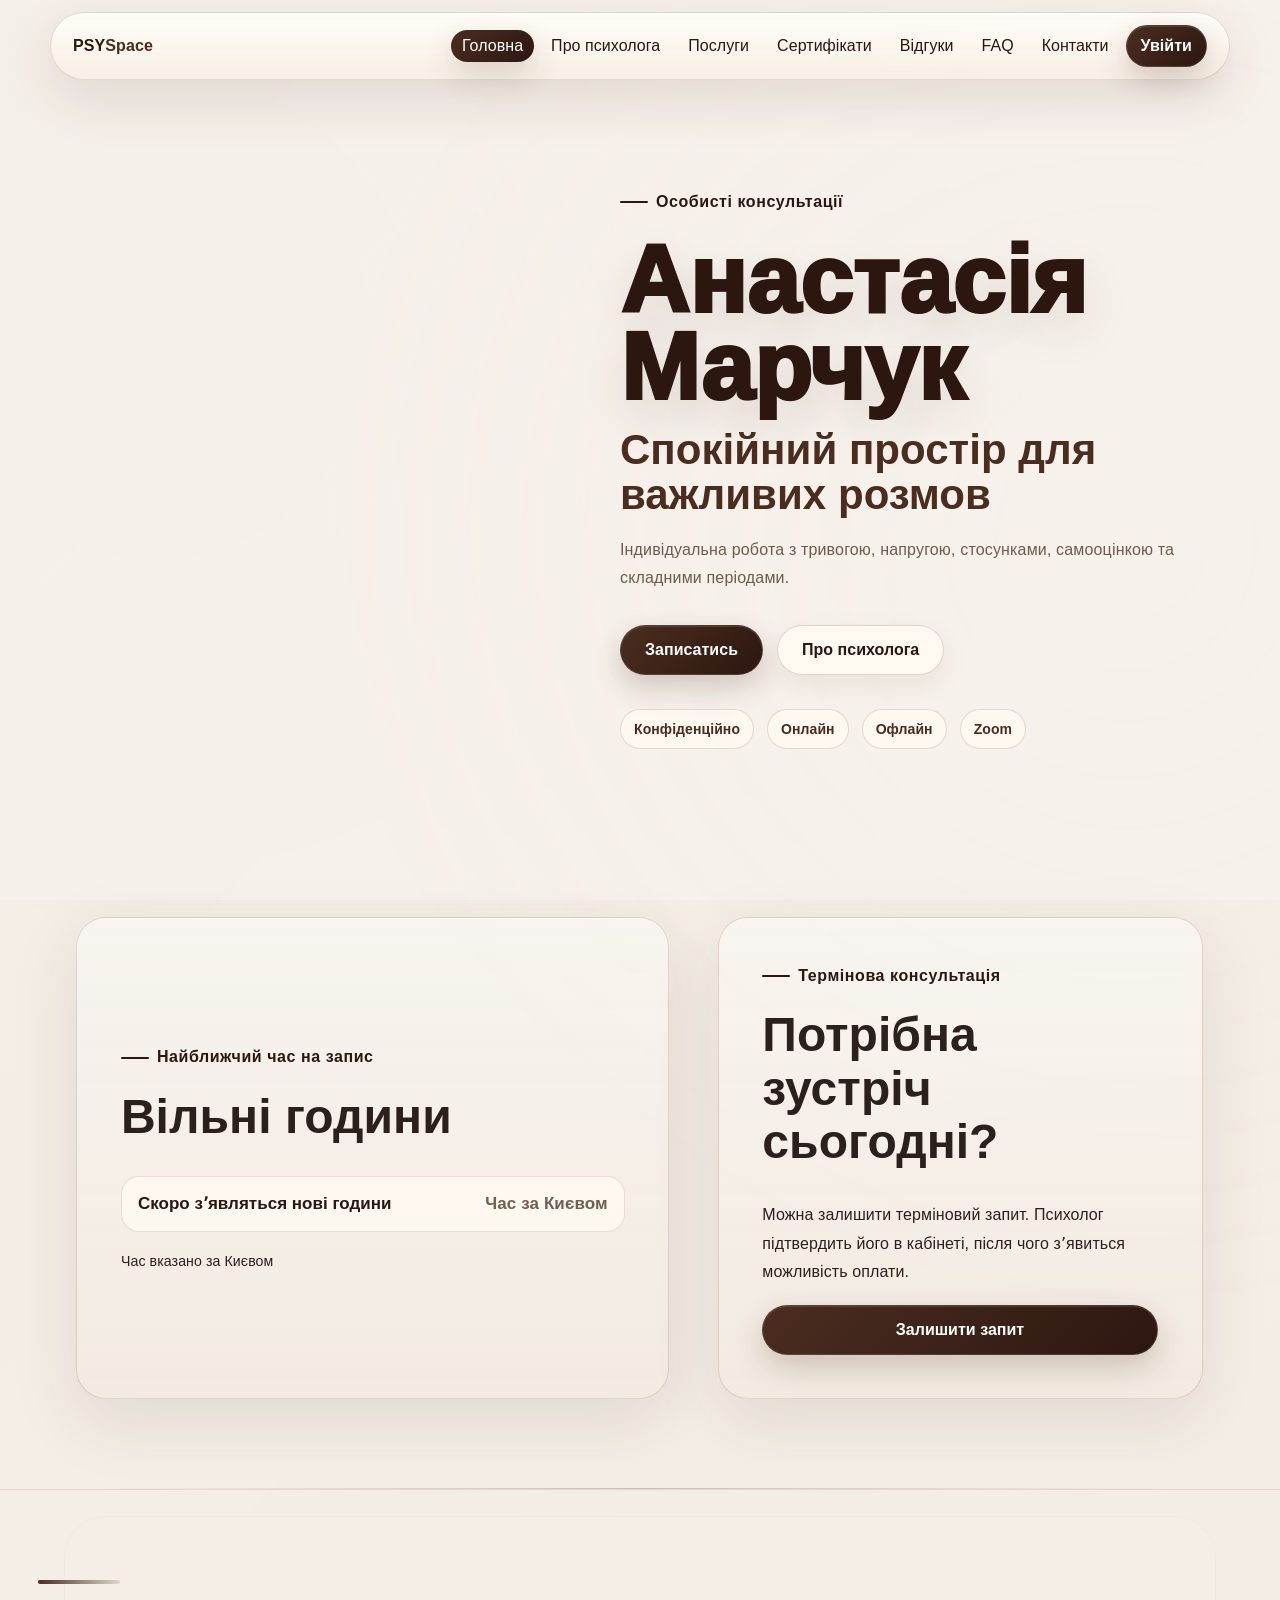
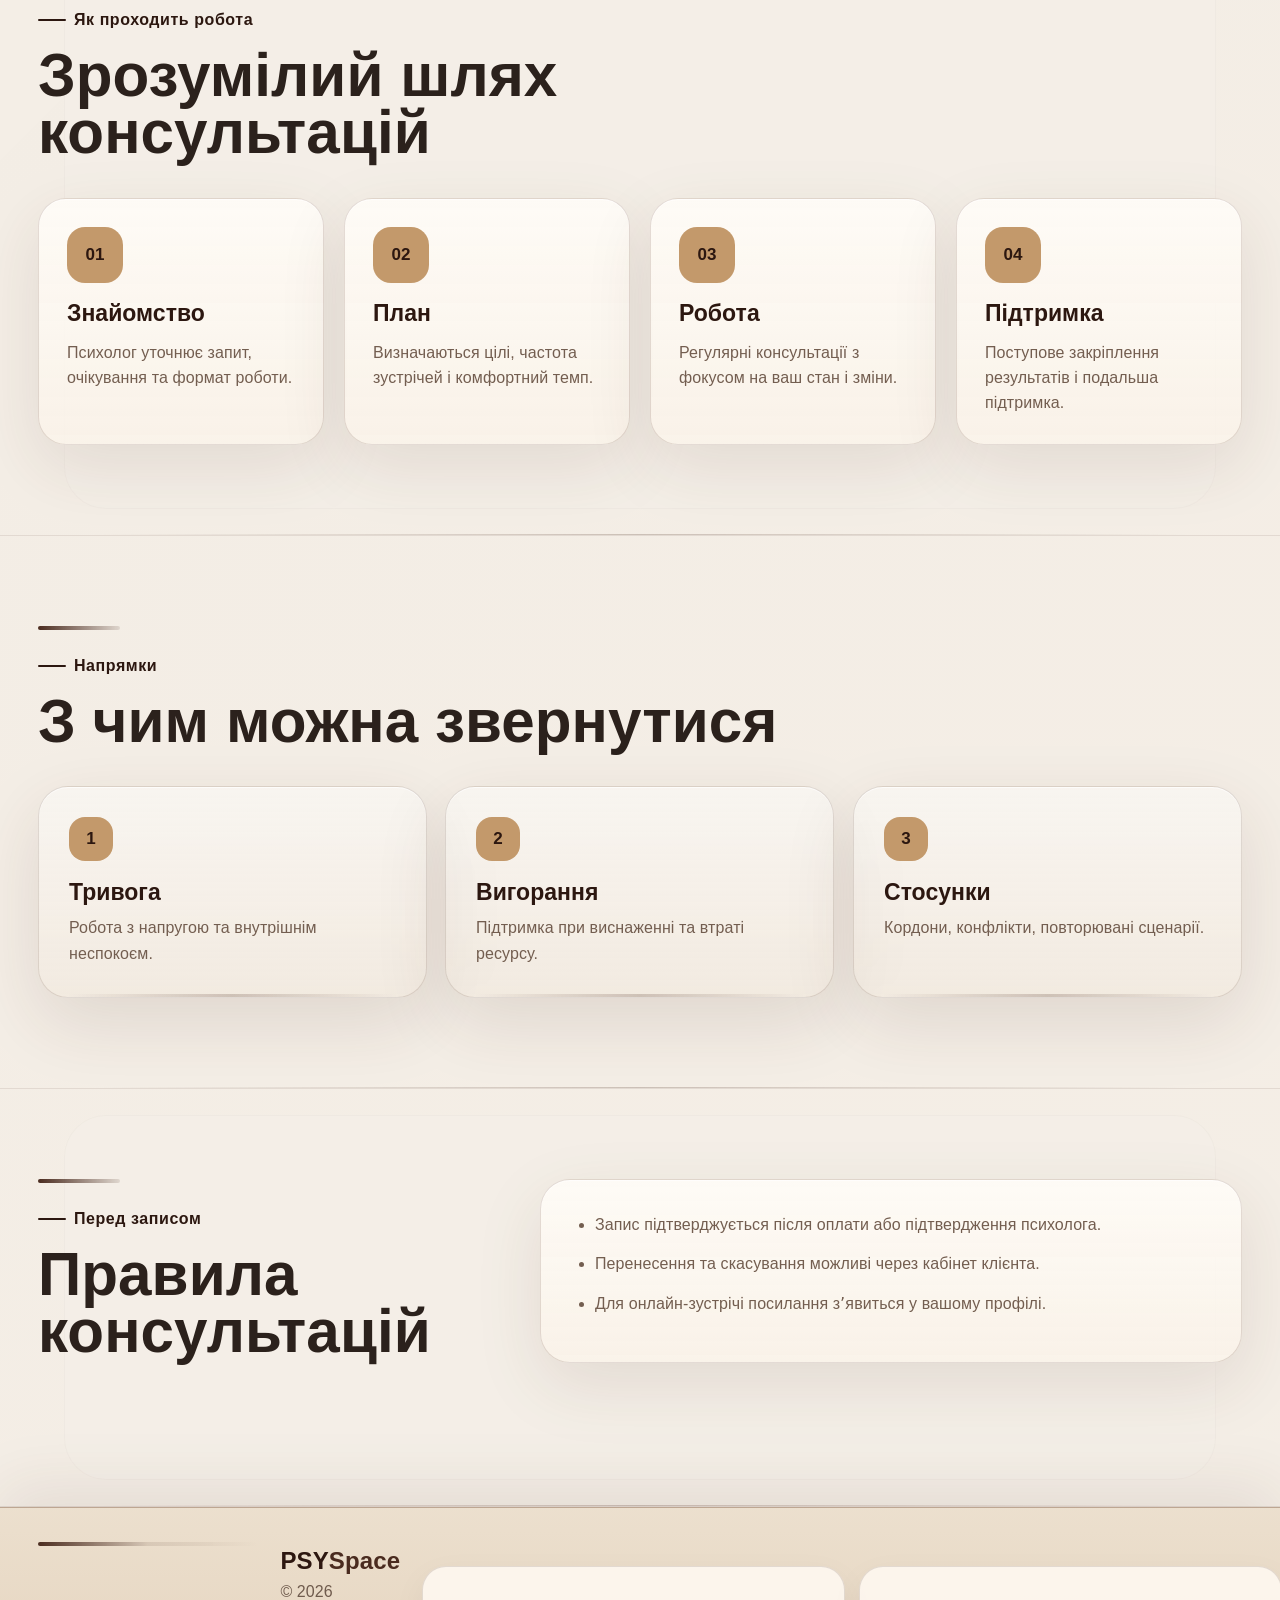
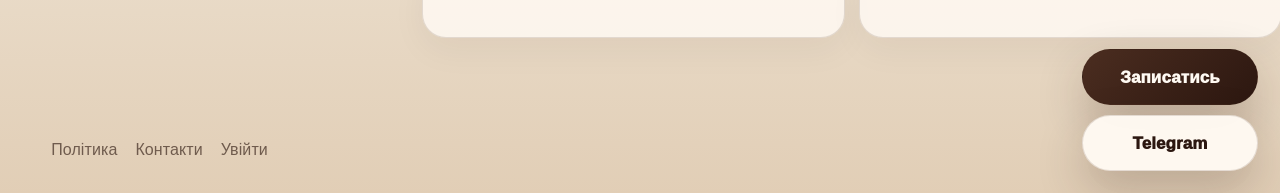
==== commit 02667270: "Add files via upload" ====
--- a/index.html
+++ b/index.html
@@ -15,7 +15,7 @@
 <link rel="stylesheet" href="sticky-menu-contact-fix.css">
 <link rel="stylesheet" href="admin-footer-cta-fix.css">
 <link rel="stylesheet" href="admin-structure-footer-fix.css">
-<link rel="stylesheet" href="footer-session-guarded.css">
+<link rel="stylesheet" href="client-footer-final-targeted.css">
 </head>
 <body class="public">
 
@@ -129,6 +129,6 @@
 <script src="sticky-menu-contact-fix.js"></script>
 <script src="admin-footer-cta-fix.js"></script>
 <script src="admin-structure-footer-fix.js"></script>
-<script src="footer-session-guarded.js"></script>
+<script src="client-footer-final-targeted.js"></script>
 </body>
 </html>
--- a/client-footer-final-targeted.css
+++ b/client-footer-final-targeted.css
@@ -0,0 +1,392 @@
+
+/* =========================================================
+   CLIENT + FOOTER FINAL TARGETED FIX
+   ========================================================= */
+
+:root{
+  --cfft-brown:#2c1710;
+  --cfft-brown2:#4b2d20;
+  --cfft-cream:#fffaf3;
+}
+
+/* ---------- FOOTER CONTACTS ---------- */
+.footer,
+.premium-footer{
+  position:relative !important;
+  overflow:visible !important;
+  padding-bottom:calc(155px + env(safe-area-inset-bottom)) !important;
+}
+
+.footer-contacts,
+#footerContacts{
+  width:min(860px, calc(100vw - 390px)) !important;
+  max-width:860px !important;
+  margin:24px auto 0 !important;
+  display:grid !important;
+  grid-template-columns:repeat(2,minmax(260px,1fr)) !important;
+  gap:12px 14px !important;
+  justify-content:center !important;
+  align-items:stretch !important;
+  min-height:0 !important;
+}
+
+.footer-contact-final{
+  position:relative !important;
+  min-width:0 !important;
+  min-height:68px !important;
+  display:grid !important;
+  grid-template-columns:44px minmax(0,1fr) !important;
+  grid-template-rows:auto auto !important;
+  column-gap:13px !important;
+  row-gap:2px !important;
+  align-items:center !important;
+  padding:11px 15px !important;
+  border-radius:22px !important;
+  background:rgba(255,250,243,.68) !important;
+  border:1px solid rgba(75,45,32,.10) !important;
+  box-shadow:0 12px 34px rgba(44,23,16,.05) !important;
+  overflow:hidden !important;
+  text-decoration:none !important;
+}
+
+/* прибрати квадрати/маркери */
+.footer-contact-final::before,
+.footer-contact-final::after,
+.footer-contact-final *::before,
+.footer-contact-final *::after,
+.footer-contacts a::before,
+.footer-contacts a::after,
+.footer-contacts a *::before,
+.footer-contacts a *::after,
+#footerContacts a::before,
+#footerContacts a::after,
+#footerContacts a *::before,
+#footerContacts a *::after,
+.footer-contacts .dot,
+.footer-contacts .square,
+.footer-contacts .marker,
+.footer-contacts .contact-marker,
+.footer-contacts i,
+.footer-contacts em,
+#footerContacts .dot,
+#footerContacts .square,
+#footerContacts .marker,
+#footerContacts .contact-marker,
+#footerContacts i,
+#footerContacts em{
+  content:none !important;
+  display:none !important;
+}
+
+.footer-contact-final-icon{
+  grid-column:1 !important;
+  grid-row:1/3 !important;
+  width:42px !important;
+  height:42px !important;
+  min-width:42px !important;
+  border-radius:14px !important;
+  display:inline-flex !important;
+  align-items:center !important;
+  justify-content:center !important;
+  justify-self:center !important;
+  align-self:center !important;
+  color:#fff !important;
+  font-size:0 !important;
+  line-height:0 !important;
+  overflow:hidden !important;
+}
+
+.footer-contact-final-icon svg{
+  width:23px !important;
+  height:23px !important;
+  display:block !important;
+}
+
+.footer-contact-final-icon.telegram{background:#2AABEE !important;}
+.footer-contact-final-icon.facebook{background:#1877F2 !important;}
+.footer-contact-final-icon.instagram{
+  background:radial-gradient(circle at 30% 110%,#feda75 0%,#fa7e1e 28%,#d62976 55%,#962fbf 76%,#4f5bd5 100%) !important;
+}
+.footer-contact-final-icon.email,
+.footer-contact-final-icon.phone,
+.footer-contact-final-icon.site{
+  background:linear-gradient(135deg,#4b2d20,#2c1710) !important;
+}
+
+.footer-contact-final-label{
+  grid-column:2 !important;
+  grid-row:1 !important;
+  display:block !important;
+  font-size:12px !important;
+  line-height:1.08 !important;
+  font-weight:850 !important;
+  color:rgba(44,23,16,.56) !important;
+  white-space:nowrap !important;
+  overflow:hidden !important;
+  text-overflow:ellipsis !important;
+}
+
+.footer-contact-final-value{
+  grid-column:2 !important;
+  grid-row:2 !important;
+  display:block !important;
+  font-size:16px !important;
+  line-height:1.15 !important;
+  font-weight:950 !important;
+  color:var(--cfft-brown) !important;
+  white-space:nowrap !important;
+  overflow:hidden !important;
+  text-overflow:ellipsis !important;
+}
+
+/* нижні посилання футера */
+.footer nav,
+.footer-links,
+.footer-bottom-links{
+  position:absolute !important;
+  left:clamp(22px,4vw,76px) !important;
+  bottom:calc(30px + env(safe-area-inset-bottom)) !important;
+  display:flex !important;
+  flex-wrap:wrap !important;
+  gap:18px !important;
+  align-items:center !important;
+  justify-content:flex-start !important;
+  margin:0 !important;
+  z-index:3 !important;
+}
+
+/* ---------- TRUE FIXED CTA ---------- */
+#clientFooterFixedCta{
+  position:fixed !important;
+  right:max(22px, env(safe-area-inset-right)) !important;
+  bottom:calc(22px + env(safe-area-inset-bottom)) !important;
+  z-index:2147483647 !important;
+  display:flex !important;
+  flex-direction:column !important;
+  gap:10px !important;
+  align-items:flex-end !important;
+  justify-content:flex-end !important;
+  pointer-events:none !important;
+  opacity:1 !important;
+  visibility:visible !important;
+  transform:translateZ(0) !important;
+  will-change:transform !important;
+}
+
+#clientFooterFixedCta a{
+  pointer-events:auto !important;
+  min-width:176px !important;
+  height:56px !important;
+  padding:0 24px !important;
+  border-radius:999px !important;
+  display:inline-flex !important;
+  align-items:center !important;
+  justify-content:center !important;
+  text-decoration:none !important;
+  font-size:17px !important;
+  font-weight:950 !important;
+  line-height:1 !important;
+  border:1px solid rgba(75,45,32,.14) !important;
+  box-shadow:0 18px 48px rgba(44,23,16,.24) !important;
+}
+
+#clientFooterFixedCta .book{
+  background:linear-gradient(135deg,#4b2d20,#2c1710) !important;
+  color:#fffaf3 !important;
+}
+
+#clientFooterFixedCta .telegram{
+  background:rgba(255,250,243,.96) !important;
+  color:#2c1710 !important;
+}
+
+/* disable previous floating/fixed button duplicates */
+.floating-actions,
+.float-actions,
+.sticky-actions,
+.sticky-cta,
+.quick-actions,
+.quick-contact,
+.fixed-cta,
+.fixed-buttons,
+.fixed-bottom-cta,
+#fixedBottomCta,
+.f2-fixed-cta,
+#guardFixedCta{
+  display:none !important;
+}
+
+/* ---------- CLIENT DASHBOARD ALIGNMENT ---------- */
+body.client main,
+body.client-page main,
+body:has(.client-shell) main,
+body:has(.client-sidebar) main,
+body:has(#clientOverview) main{
+  padding-top:116px !important;
+}
+
+.client-shell{
+  max-width:min(1360px, calc(100vw - 56px)) !important;
+  margin:0 auto !important;
+  display:grid !important;
+  grid-template-columns:240px minmax(0,1fr) !important;
+  gap:30px !important;
+  align-items:start !important;
+}
+
+.client-sidebar{
+  position:sticky !important;
+  top:126px !important;
+  align-self:start !important;
+  margin-top:0 !important;
+  padding:18px !important;
+  border-radius:30px !important;
+  max-height:calc(100vh - 150px) !important;
+  overflow-y:auto !important;
+}
+
+.client-content{
+  min-width:0 !important;
+  padding:0 !important;
+  margin:0 !important;
+}
+
+.client-tab,
+.client-tab.active{
+  padding:0 !important;
+  margin:0 !important;
+}
+
+.client-tab h2,
+.client-content h2,
+.client-main h2,
+.profile-content h2,
+.dashboard-content h2,
+#clientOverview h2,
+#clientAppointments h2,
+#clientSettings h2,
+#clientReview h2{
+  margin:0 0 22px !important;
+  padding:0 !important;
+  text-align:left !important;
+  transform:none !important;
+  max-width:100% !important;
+}
+
+/* the glass panel around client tabs should not shift heading left */
+.client-content > .glass,
+.client-content > .card,
+.client-content > .panel,
+.client-content > section{
+  margin-left:0 !important;
+  padding-left:clamp(24px,2.2vw,34px) !important;
+  padding-right:clamp(24px,2.2vw,34px) !important;
+}
+
+#clientMainCards.cards,
+.client-overview,
+.overview-grid,
+.client-dashboard-grid{
+  display:grid !important;
+  grid-template-columns:repeat(3,minmax(0,1fr)) !important;
+  gap:18px !important;
+  align-items:stretch !important;
+}
+
+#clientMainCards .info-card,
+.client-overview .info-card,
+.overview-grid .info-card,
+.client-dashboard-grid .info-card{
+  min-height:190px !important;
+  display:flex !important;
+  flex-direction:column !important;
+  align-items:flex-start !important;
+  justify-content:center !important;
+  text-align:left !important;
+  padding:30px !important;
+}
+
+#clientMainCards .info-card h3,
+#clientMainCards .info-card p,
+.client-overview .info-card h3,
+.client-overview .info-card p{
+  text-align:left !important;
+  margin-left:0 !important;
+}
+
+/* file input */
+input[type="file"]{
+  width:100% !important;
+  min-height:56px !important;
+  padding:8px 12px !important;
+  border-radius:18px !important;
+  border:1px solid rgba(75,45,32,.14) !important;
+  background:rgba(255,250,243,.74) !important;
+  color:rgba(44,23,16,.72) !important;
+  font-weight:800 !important;
+}
+
+input[type="file"]::file-selector-button{
+  min-height:40px !important;
+  margin-right:14px !important;
+  padding:0 18px !important;
+  border:0 !important;
+  border-radius:999px !important;
+  background:linear-gradient(135deg,#4b2d20,#2c1710) !important;
+  color:#fffaf3 !important;
+  font-weight:900 !important;
+  cursor:pointer !important;
+}
+
+/* mobile */
+@media(max-width:980px){
+  .footer-contacts,
+  #footerContacts{
+    width:min(760px, calc(100vw - 32px)) !important;
+    grid-template-columns:1fr !important;
+  }
+
+  .client-shell{
+    grid-template-columns:1fr !important;
+    max-width:calc(100vw - 32px) !important;
+  }
+
+  .client-sidebar{
+    position:relative !important;
+    top:auto !important;
+    max-height:none !important;
+  }
+
+  #clientMainCards.cards,
+  .client-overview,
+  .overview-grid,
+  .client-dashboard-grid{
+    grid-template-columns:1fr !important;
+  }
+}
+
+@media(max-width:760px){
+  #clientFooterFixedCta{
+    right:14px !important;
+    bottom:calc(16px + env(safe-area-inset-bottom)) !important;
+    gap:8px !important;
+  }
+
+  #clientFooterFixedCta a{
+    min-width:148px !important;
+    height:52px !important;
+    font-size:16px !important;
+  }
+
+  .footer,
+  .premium-footer{
+    padding-bottom:calc(152px + env(safe-area-inset-bottom)) !important;
+  }
+
+  .footer nav,
+  .footer-links,
+  .footer-bottom-links{
+    position:static !important;
+    margin-top:22px !important;
+  }
+}
